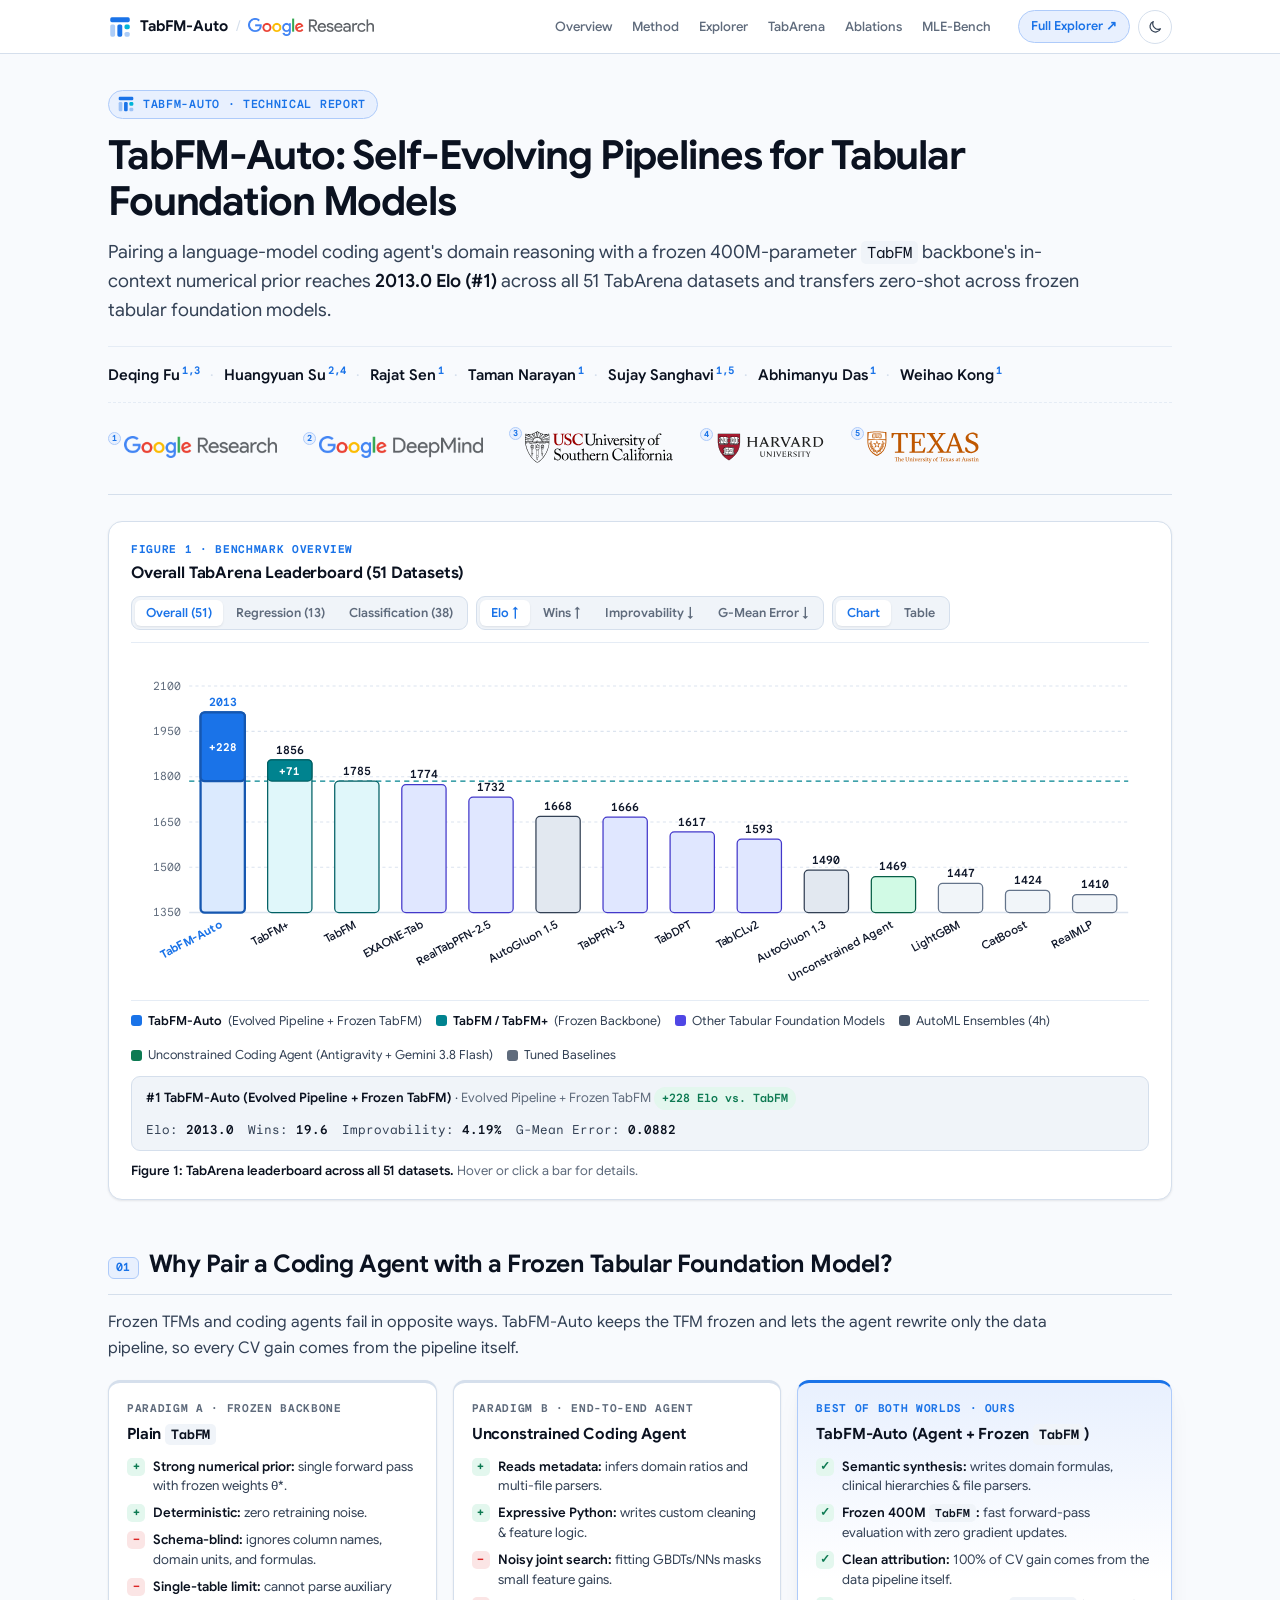
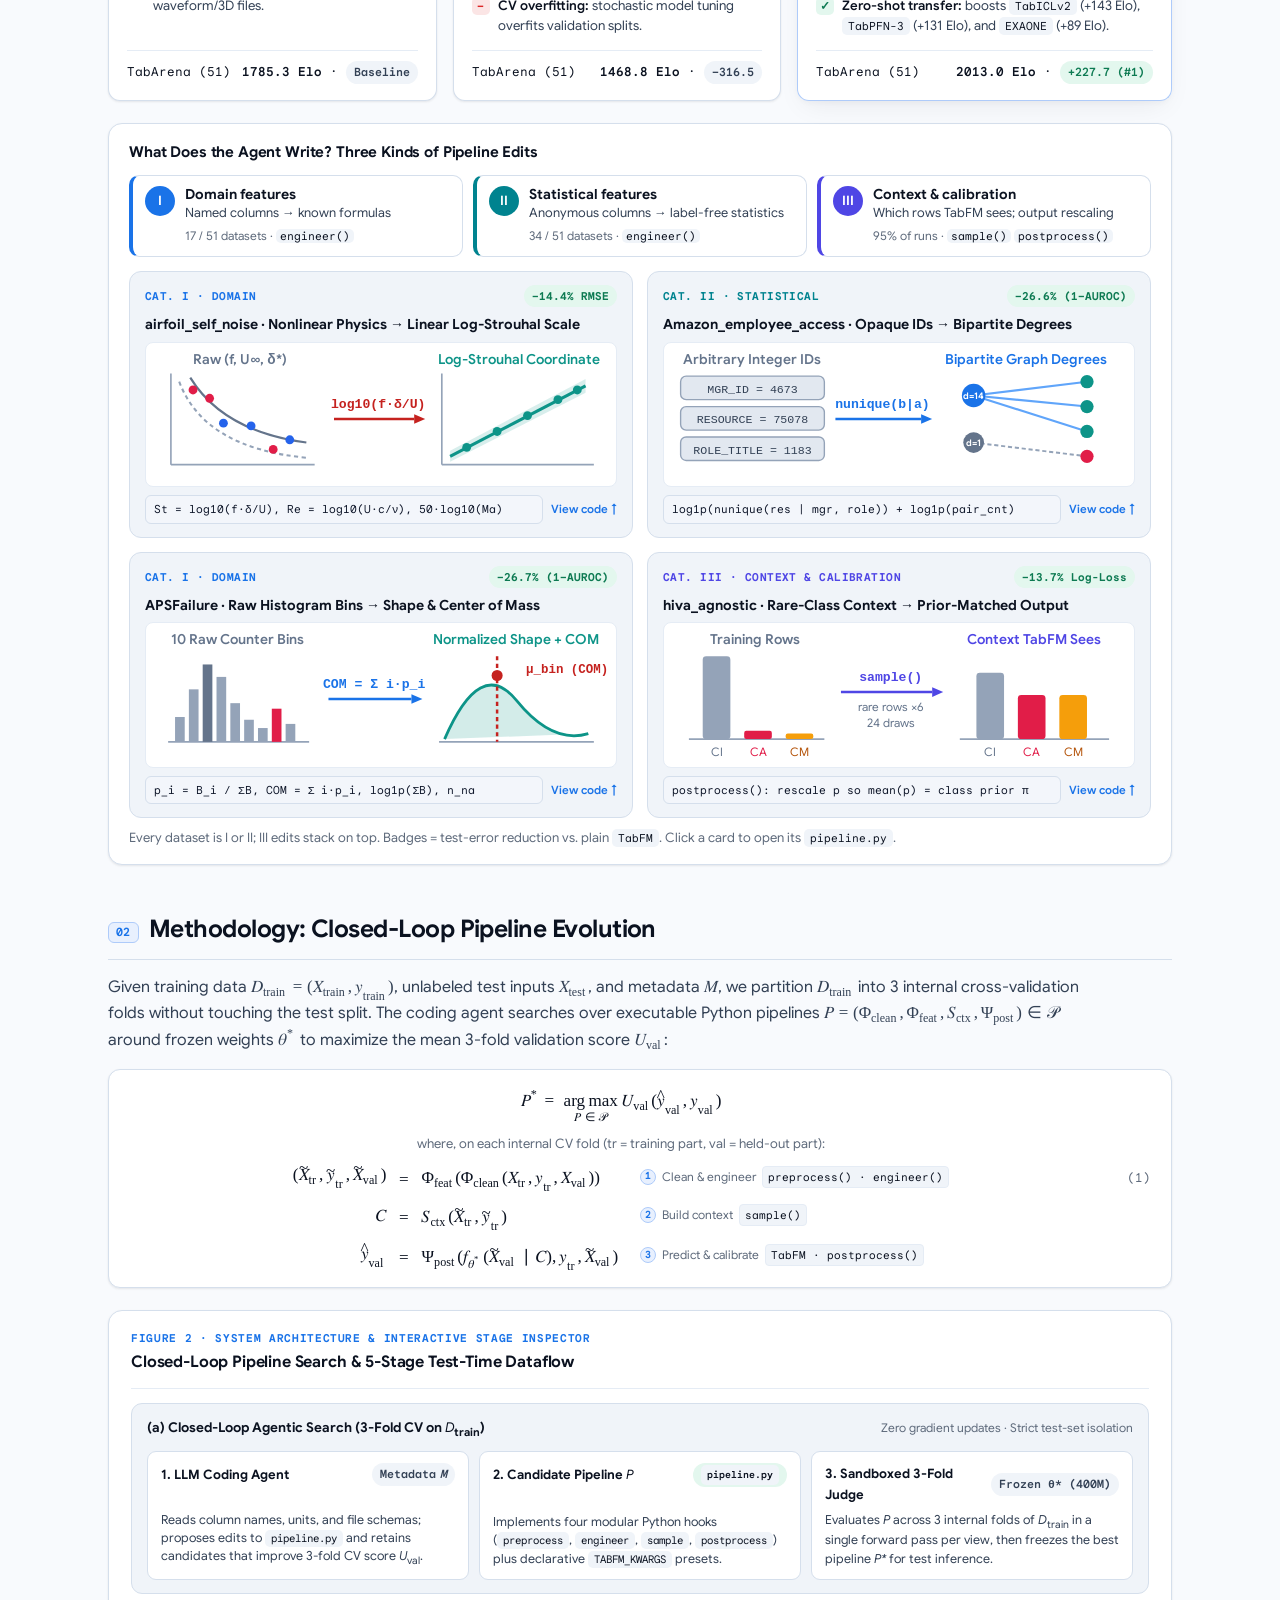
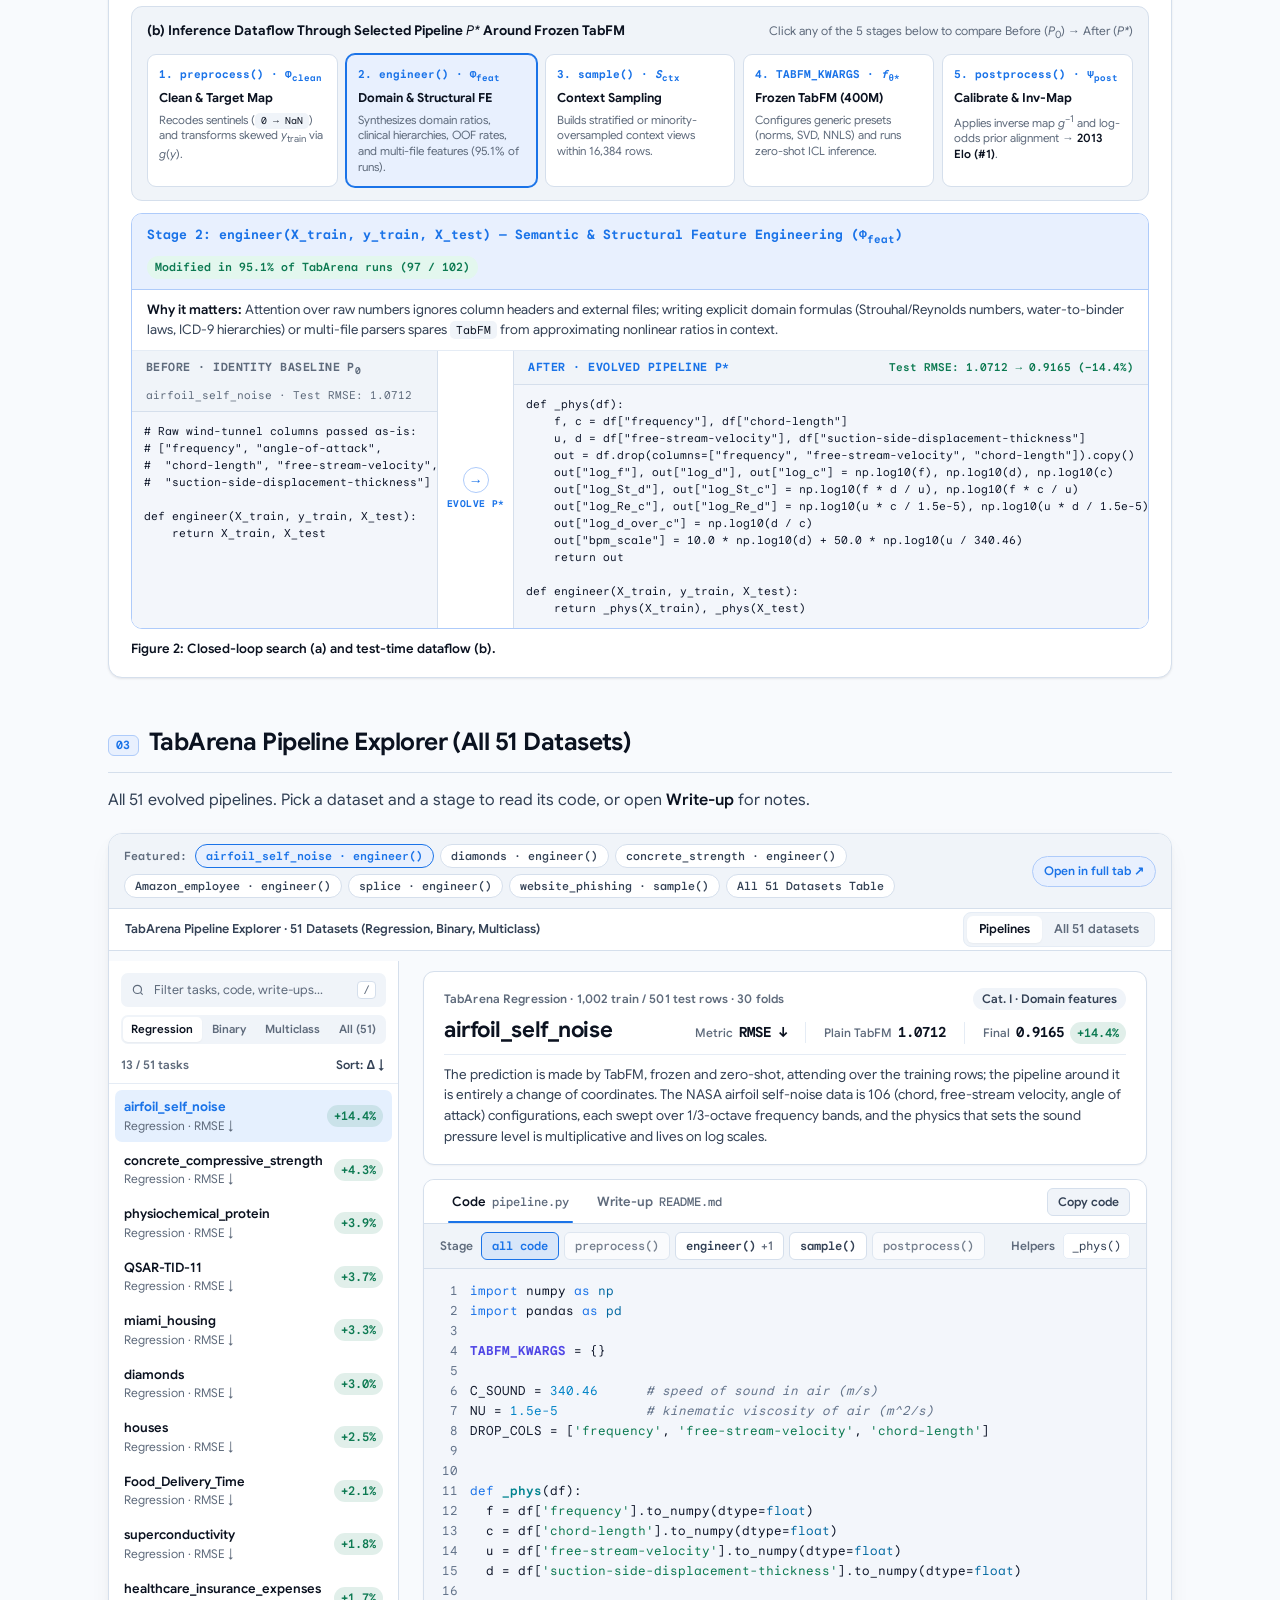
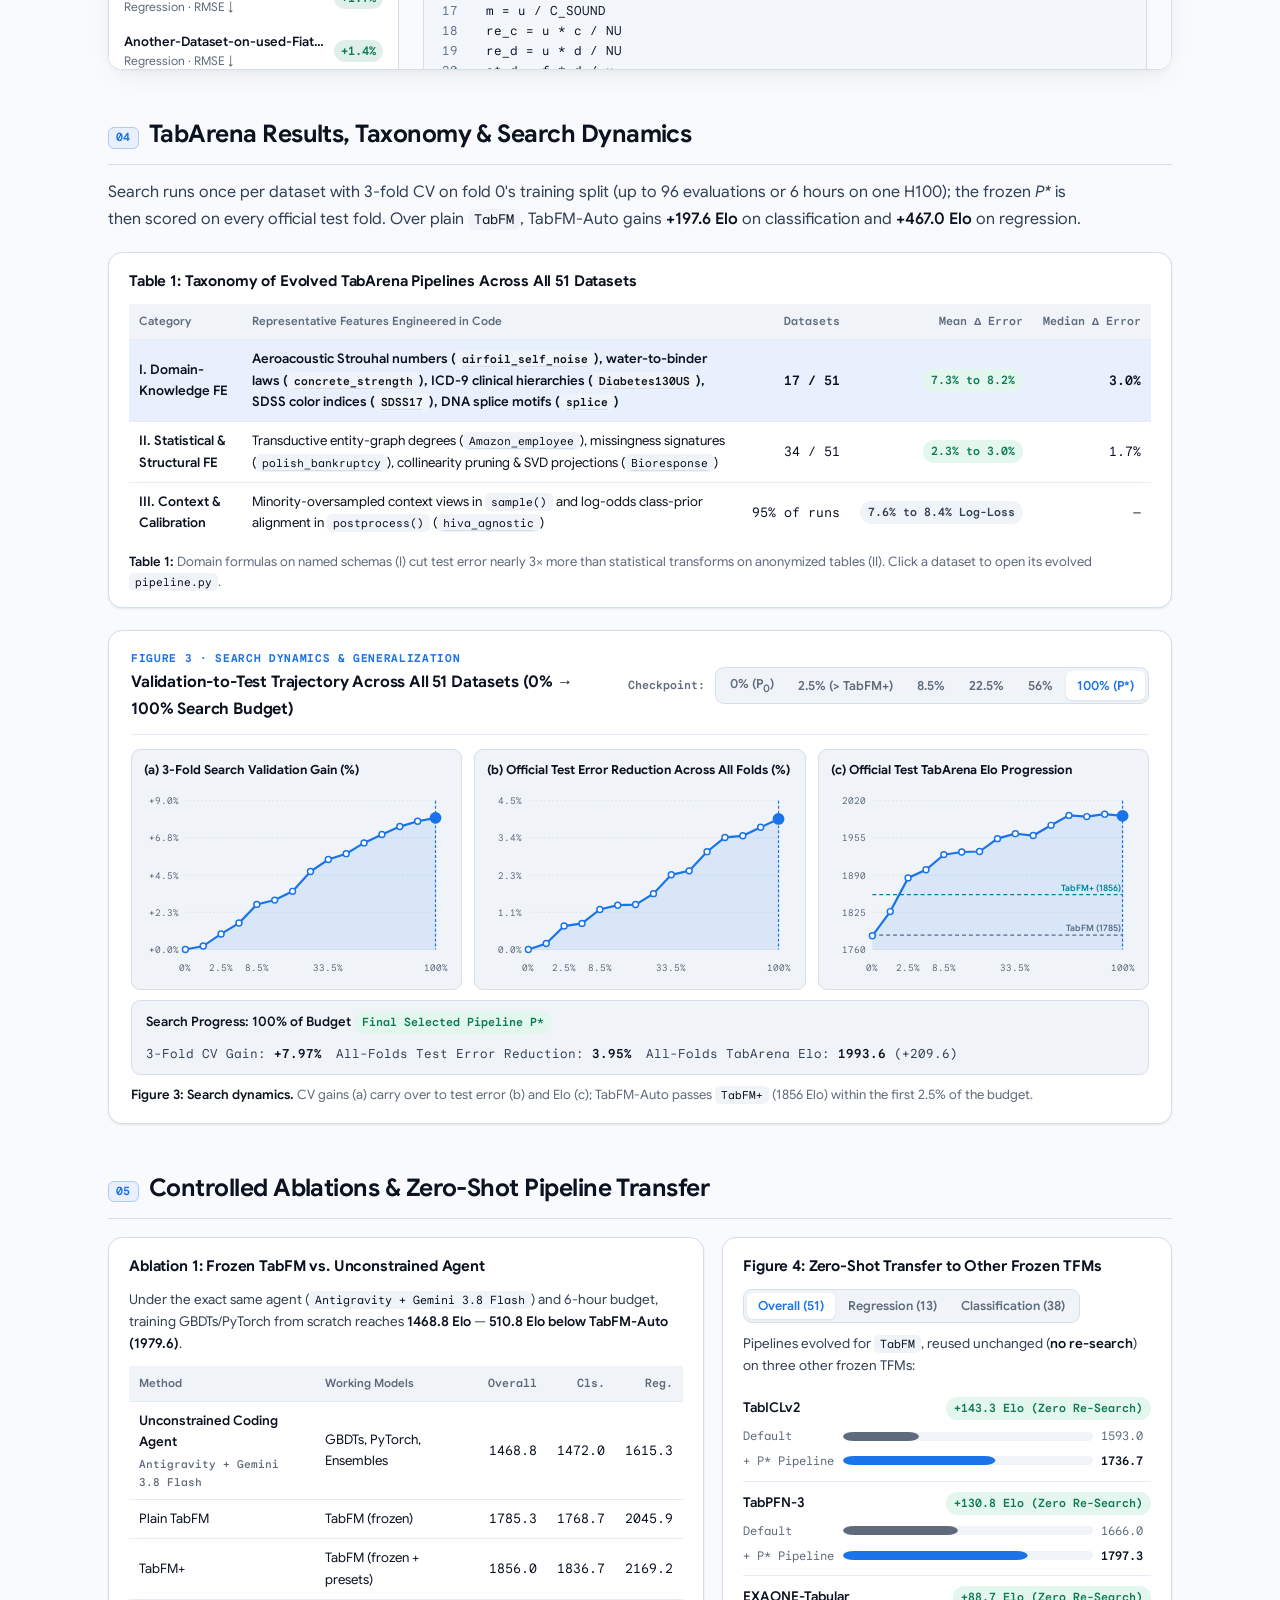
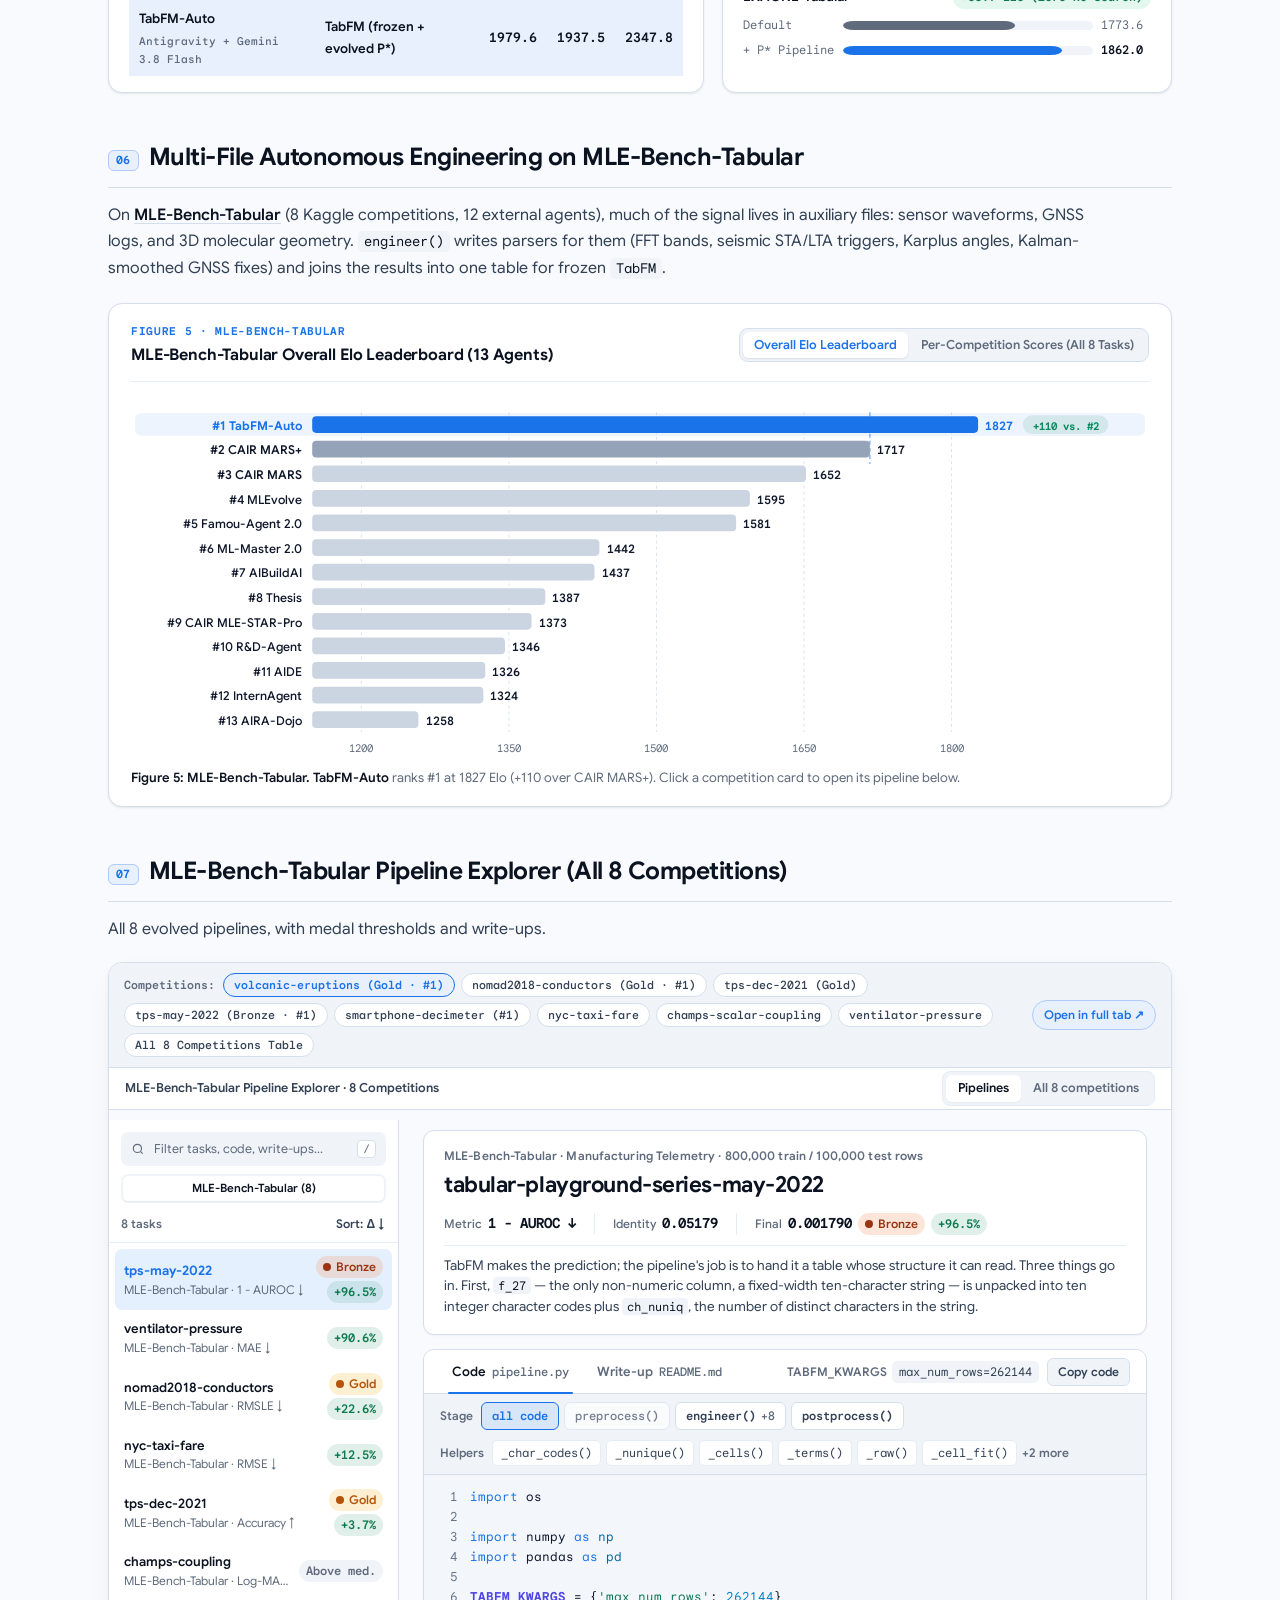
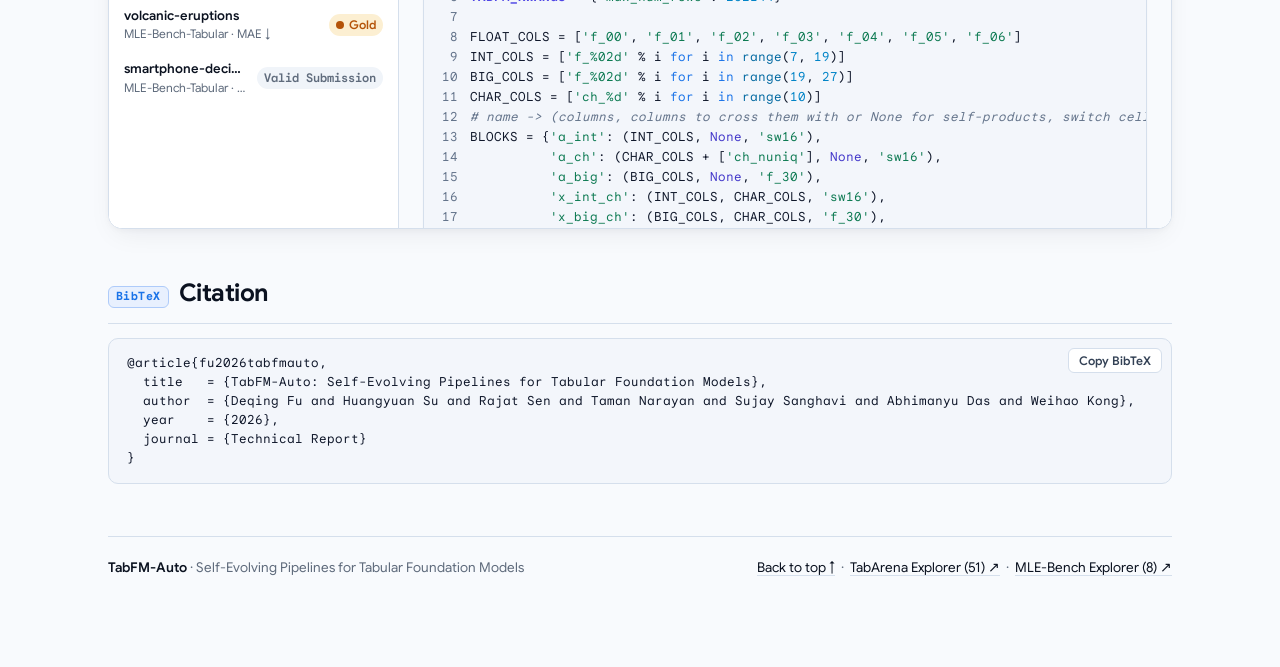
==== index.html @ 120b2979 "Move visual pipeline-edit cards to Section 1 with category legend; fix card/table links to match exp" ====
<!DOCTYPE html>
<html lang="en" data-theme="light">
<head>
<meta charset="utf-8">
<meta name="viewport" content="width=device-width, initial-scale=1">
<title>TabFM-Auto: Self-Evolving Pipelines for Tabular Foundation Models</title>
<meta name="description" content="Pairing a language-model coding agent's domain reasoning with a frozen 400M-parameter TabFM backbone reaches 2013.0 Elo (#1) on TabArena and transfers zero-shot across frozen tabular foundation models.">
<meta name="color-scheme" content="light dark">
<link rel="icon" type="image/svg+xml" href="logo.svg">
<link rel="stylesheet" href="style.css">
</head>
<body id="top">

<svg class="progress-bar" viewBox="0 0 100 3" preserveAspectRatio="none" aria-hidden="true"><rect id="progress-rect" x="0" y="0" width="0" height="3"/></svg>

<header class="site-nav">
  <div class="site-nav-inner">
    <a class="nav-brand" href="#top">
      <svg class="nav-logo" viewBox="0 0 32 32" fill="none" aria-hidden="true">
        <rect class="logo-backbone" x="3" y="3" width="26" height="6.5" rx="2.2"/>
        <rect class="logo-cell-mid" x="3" y="12.5" width="6.5" height="16.5" rx="2.2"/>
        <rect class="logo-backbone" x="12.5" y="12.5" width="6.5" height="16.5" rx="2.2"/>
        <rect class="logo-spark" x="22" y="12.5" width="7" height="6.5" rx="2.2"/>
        <rect class="logo-cell-mid" x="22" y="22.5" width="7" height="6.5" rx="2.2"/>
      </svg>
      <span>TabFM-Auto</span>
      <span class="nav-sep" aria-hidden="true">/</span>
      <img src="assets/logos/google-research.png" alt="Google Research" class="nav-gr-logo">
    </a>
    <nav class="nav-links" aria-label="Section navigation">
      <a class="nav-link" href="#intro">Overview</a>
      <a class="nav-link" href="#method">Method</a>
      <a class="nav-link" href="#explorer">Explorer</a>
      <a class="nav-link" href="#tabarena">TabArena</a>
      <a class="nav-link" href="#ablations">Ablations</a>
      <a class="nav-link" href="#mlebench">MLE-Bench</a>
    </nav>
    <div class="nav-actions">
      <a class="nav-cta" href="explorer.html" target="_blank" rel="noopener">Full Explorer ↗</a>
      <button type="button" class="theme-btn" id="theme-toggle" aria-label="Switch theme"></button>
    </div>
  </div>
</header>

<main class="container">

  <header class="hero">
    <div class="hero-top">
      <div class="venue-kicker">
        <svg class="nav-logo" viewBox="0 0 32 32" fill="none" aria-hidden="true">
          <rect class="logo-backbone" x="3" y="3" width="26" height="6.5" rx="2.2"/>
          <rect class="logo-cell-mid" x="3" y="12.5" width="6.5" height="16.5" rx="2.2"/>
          <rect class="logo-backbone" x="12.5" y="12.5" width="6.5" height="16.5" rx="2.2"/>
          <rect class="logo-spark" x="22" y="12.5" width="7" height="6.5" rx="2.2"/>
          <rect class="logo-cell-mid" x="22" y="22.5" width="7" height="6.5" rx="2.2"/>
        </svg>
        <span>TabFM-Auto &middot; Technical Report</span>
      </div>
    </div>
    <h1 class="paper-title">TabFM-Auto: Self-Evolving Pipelines for Tabular Foundation Models</h1>
    <p class="paper-subtitle">
      Pairing a language-model coding agent's domain reasoning with a frozen 400M-parameter <code>TabFM</code> backbone's in-context numerical prior reaches <strong>2013.0 Elo (#1)</strong> across all 51 TabArena datasets and transfers zero-shot across frozen tabular foundation models.
    </p>

    <div class="meta-grid">
      <div class="author-row" aria-label="Authors">
        <span><a href="https://deqingfu.github.io/" target="_blank" rel="noopener"><strong>Deqing Fu</strong></a><sup>1,3</sup></span>
        <span class="author-sep" aria-hidden="true">&middot;</span>
        <span><a href="https://hither1.github.io/" target="_blank" rel="noopener"><strong>Huangyuan Su</strong></a><sup>2,4</sup></span>
        <span class="author-sep" aria-hidden="true">&middot;</span>
        <span><a href="https://rajatsen91.github.io/" target="_blank" rel="noopener"><strong>Rajat Sen</strong></a><sup>1</sup></span>
        <span class="author-sep" aria-hidden="true">&middot;</span>
        <span><a href="https://openreview.net/profile?id=~Taman_Narayan1" target="_blank" rel="noopener"><strong>Taman Narayan</strong></a><sup>1</sup></span>
        <span class="author-sep" aria-hidden="true">&middot;</span>
        <span><a href="https://sites.utexas.edu/sanghavi/" target="_blank" rel="noopener"><strong>Sujay Sanghavi</strong></a><sup>1,5</sup></span>
        <span class="author-sep" aria-hidden="true">&middot;</span>
        <span><a href="https://sites.google.com/site/abhidas/" target="_blank" rel="noopener"><strong>Abhimanyu Das</strong></a><sup>1</sup></span>
        <span class="author-sep" aria-hidden="true">&middot;</span>
        <span><a href="https://weihaokong.github.io/" target="_blank" rel="noopener"><strong>Weihao Kong</strong></a><sup>1</sup></span>
      </div>
      <div class="affil-block">
        <ul class="affil-logos" aria-label="Affiliations">
          <li><a class="affil-item" href="https://research.google/" target="_blank" rel="noopener" title="Google Research">
            <span class="affil-n">1</span>
            <img src="assets/logos/google-research.png" alt="Google Research" class="logo-gr">
          </a></li>
          <li><a class="affil-item" href="https://deepmind.google/" target="_blank" rel="noopener" title="Google DeepMind">
            <span class="affil-n">2</span>
            <img src="assets/logos/google-deepmind.png" alt="Google DeepMind" class="logo-gdm">
          </a></li>
          <li><a class="affil-item" href="https://www.usc.edu/" target="_blank" rel="noopener" title="University of Southern California">
            <span class="affil-n">3</span>
            <img src="assets/logos/usc.svg" alt="University of Southern California" class="logo-usc only-light">
            <img src="assets/logos/usc-dark.svg" alt="" aria-hidden="true" class="logo-usc only-dark">
          </a></li>
          <li><a class="affil-item" href="https://www.harvard.edu/" target="_blank" rel="noopener" title="Harvard University">
            <span class="affil-n">4</span>
            <img src="assets/logos/harvard.svg" alt="Harvard University" class="logo-harvard only-light">
            <img src="assets/logos/harvard-dark.svg" alt="" aria-hidden="true" class="logo-harvard only-dark">
          </a></li>
          <li><a class="affil-item" href="https://www.utexas.edu/" target="_blank" rel="noopener" title="The University of Texas at Austin">
            <span class="affil-n">5</span>
            <img src="assets/logos/ut-austin.svg" alt="The University of Texas at Austin" class="logo-ut only-light">
            <img src="assets/logos/ut-austin-dark.svg" alt="" aria-hidden="true" class="logo-ut only-dark">
          </a></li>
        </ul>
      </div>
    </div>
  </header>

  <!-- ================= FIGURE 1: HEADLINE TABARENA OVERVIEW ================= -->
  <section class="fig-card wide-card" id="fig-headline" aria-label="Figure 1: TabArena Leaderboard Overview">
    <div class="fig-top">
      <div class="fig-heading">
        <span class="fig-kicker">Figure 1 &middot; Benchmark Overview</span>
        <h3 class="fig-title" id="fig1-title">Overall TabArena Leaderboard (51 Datasets)</h3>
      </div>
      <div class="fig-controls">
        <div class="seg-tabs" role="tablist" aria-label="Task suite">
          <button type="button" class="seg-tab is-active" data-f1-suite="overall">Overall (51)</button>
          <button type="button" class="seg-tab" data-f1-suite="regression">Regression (13)</button>
          <button type="button" class="seg-tab" data-f1-suite="classification">Classification (38)</button>
        </div>
        <div class="seg-tabs" id="f1-metric-tabs" role="tablist" aria-label="Evaluation metric">
          <button type="button" class="seg-tab is-active" data-f1-metric="elo">Elo &uarr;</button>
          <button type="button" class="seg-tab" data-f1-metric="wins">Wins &uarr;</button>
          <button type="button" class="seg-tab" data-f1-metric="improv">Improvability &darr;</button>
          <button type="button" class="seg-tab" data-f1-metric="gmean">G-Mean Error &darr;</button>
        </div>
        <div class="seg-tabs" role="tablist" aria-label="Display mode">
          <button type="button" class="seg-tab is-active" data-f1-mode="chart">Chart</button>
          <button type="button" class="seg-tab" data-f1-mode="table">Table</button>
        </div>
      </div>
    </div>

    <div id="fig1-chart-pane">
      <div class="fig-svg-wrap" id="fig1-svg-wrap"></div>

      <div class="fig-legend">
        <span class="leg-item"><span class="leg-swatch sw-auto"></span><strong>TabFM-Auto</strong> (Evolved Pipeline + Frozen TabFM)</span>
        <span class="leg-item"><span class="leg-swatch sw-tabfm"></span><strong>TabFM / TabFM+</strong> (Frozen Backbone)</span>
        <span class="leg-item"><span class="leg-swatch sw-tfm"></span>Other Tabular Foundation Models</span>
        <span class="leg-item"><span class="leg-swatch sw-automl"></span>AutoML Ensembles (4h)</span>
        <span class="leg-item"><span class="leg-swatch sw-agent"></span>Unconstrained Coding Agent (Antigravity + Gemini 3.8 Flash)</span>
        <span class="leg-item"><span class="leg-swatch sw-base"></span>Tuned Baselines</span>
      </div>

      <div class="fig-readout" id="fig1-readout"></div>
    </div>

    <div id="fig1-table-pane" class="is-hidden">
      <div class="tbl-scroll">
        <table class="bench-tbl" id="lb-table">
          <thead>
            <tr>
              <th>#</th>
              <th>Method</th>
              <th>Category</th>
              <th>Bradley&ndash;Terry Elo &uarr;</th>
              <th class="r">Dataset Wins &uarr;</th>
              <th class="r">Improvability &darr;</th>
              <th class="r">G-Mean Error &darr;</th>
            </tr>
          </thead>
          <tbody id="lb-tbody"></tbody>
        </table>
      </div>
    </div>

    <div class="fig-caption">
      <strong>Figure 1: TabArena leaderboard across all 51 datasets.</strong> Hover or click a bar for details.
    </div>
  </section>

  <!-- ================= SECTION 1: INTRODUCTION ================= -->
  <h2 id="intro"><span class="sec-num">01</span><span>Why Pair a Coding Agent with a Frozen Tabular Foundation Model?</span></h2>

  <p>
    Frozen TFMs and coding agents fail in opposite ways. TabFM-Auto keeps the TFM frozen and lets the agent rewrite only the data pipeline, so every CV gain comes from the pipeline itself.
  </p>

  <div class="worlds-grid wide-card" role="region" aria-label="Comparison of Tabular Paradigms">
    <div class="world-col">
      <div>
        <div class="world-kicker">Paradigm A &middot; Frozen Backbone</div>
        <h3 class="world-name">Plain <code>TabFM</code></h3>
        <ul class="world-list">
          <li><span class="mark-pos">+</span><span><strong>Strong numerical prior:</strong> single forward pass with frozen weights &theta;*.</span></li>
          <li><span class="mark-pos">+</span><span><strong>Deterministic:</strong> zero retraining noise.</span></li>
          <li><span class="mark-neg">&minus;</span><span><strong>Schema-blind:</strong> ignores column names, domain units, and formulas.</span></li>
          <li><span class="mark-neg">&minus;</span><span><strong>Single-table limit:</strong> cannot parse auxiliary waveform/3D files.</span></li>
        </ul>
      </div>
      <div class="world-foot">
        <span>TabArena (51)</span>
        <span><strong>1785.3 Elo</strong> &middot; <span class="badge neutral">Baseline</span></span>
      </div>
    </div>

    <div class="world-col">
      <div>
        <div class="world-kicker">Paradigm B &middot; End-to-End Agent</div>
        <h3 class="world-name">Unconstrained Coding Agent</h3>
        <ul class="world-list">
          <li><span class="mark-pos">+</span><span><strong>Reads metadata:</strong> infers domain ratios and multi-file parsers.</span></li>
          <li><span class="mark-pos">+</span><span><strong>Expressive Python:</strong> writes custom cleaning &amp; feature logic.</span></li>
          <li><span class="mark-neg">&minus;</span><span><strong>Noisy joint search:</strong> fitting GBDTs/NNs masks small feature gains.</span></li>
          <li><span class="mark-neg">&minus;</span><span><strong>CV overfitting:</strong> stochastic model tuning overfits validation splits.</span></li>
        </ul>
      </div>
      <div class="world-foot">
        <span>TabArena (51)</span>
        <span><strong>1468.8 Elo</strong> &middot; <span class="badge neutral">&minus;316.5</span></span>
      </div>
    </div>

    <div class="world-col is-best">
      <div>
        <div class="world-kicker">Best of Both Worlds &middot; Ours</div>
        <h3 class="world-name">TabFM-Auto (Agent + Frozen <code>TabFM</code>)</h3>
        <ul class="world-list">
          <li><span class="mark-pos">&#10003;</span><span><strong>Semantic synthesis:</strong> writes domain formulas, clinical hierarchies &amp; file parsers.</span></li>
          <li><span class="mark-pos">&#10003;</span><span><strong>Frozen 400M <code>TabFM</code>:</strong> fast forward-pass evaluation with zero gradient updates.</span></li>
          <li><span class="mark-pos">&#10003;</span><span><strong>Clean attribution:</strong> 100% of CV gain comes from the data pipeline itself.</span></li>
          <li><span class="mark-pos">&#10003;</span><span><strong>Zero-shot transfer:</strong> boosts <code>TabICLv2</code> (+143 Elo), <code>TabPFN-3</code> (+131 Elo), and <code>EXAONE</code> (+89 Elo).</span></li>
        </ul>
      </div>
      <div class="world-foot">
        <span>TabArena (51)</span>
        <span><strong>2013.0 Elo</strong> &middot; <span class="badge pos">+227.7 (#1)</span></span>
      </div>
    </div>
  </div>

  <div class="data-card wide-card" id="fe-viz">
    <div class="card-head">
      <h3 class="card-title">What Does the Agent Write? Three Kinds of Pipeline Edits</h3>
    </div>
    <div class="cat-legend">
      <div class="cat-item cat-i">
        <span class="cat-badge">I</span>
        <div class="cat-body">
          <div class="cat-name">Domain features</div>
          <div class="cat-def">Named columns &rarr; known formulas</div>
          <div class="cat-meta">17 / 51 datasets &middot; <code>engineer()</code></div>
        </div>
      </div>
      <div class="cat-item cat-ii">
        <span class="cat-badge">II</span>
        <div class="cat-body">
          <div class="cat-name">Statistical features</div>
          <div class="cat-def">Anonymous columns &rarr; label-free statistics</div>
          <div class="cat-meta">34 / 51 datasets &middot; <code>engineer()</code></div>
        </div>
      </div>
      <div class="cat-item cat-iii">
        <span class="cat-badge">III</span>
        <div class="cat-body">
          <div class="cat-name">Context &amp; calibration</div>
          <div class="cat-def">Which rows TabFM sees; output rescaling</div>
          <div class="cat-meta">95% of runs &middot; <code>sample()</code> <code>postprocess()</code></div>
        </div>
      </div>
    </div>
    <div class="fe-schematics-grid" id="fe-schematics-grid">
        <a class="fe-schem-card" href="#explorer" data-jump-ta="#mode=pipelines&suite=tabarena_regression&task=airfoil_self_noise&tab=code&hook=engineer">
          <div class="fe-schem-top">
            <span class="fe-schem-tag">Cat. I &middot; Domain</span>
            <span class="fe-schem-gain">&minus;14.4% RMSE</span>
          </div>
          <div class="fe-schem-title">airfoil_self_noise &middot; Nonlinear Physics &rarr; Linear Log-Strouhal Scale</div>
          <svg class="fe-schem-svg" viewBox="0 0 340 104" aria-label="Nonlinear physics to log-Strouhal linear scale">
            <!-- Left: Raw curved hyperbolas -->
            <text x="68" y="15" text-anchor="middle" font-size="10" font-weight="600" fill="#64748b">Raw (f, U&#8734;, &delta;*)</text>
            <line x1="18" y1="88" x2="122" y2="88" stroke="#94a3b8" stroke-width="1.2"/>
            <line x1="18" y1="22" x2="18" y2="88" stroke="#94a3b8" stroke-width="1.2"/>
            <path d="M24,28 Q42,76 116,83" fill="none" stroke="#94a3b8" stroke-width="1.5" stroke-dasharray="3,2.5"/>
            <path d="M32,25 Q56,64 116,72" fill="none" stroke="#64748b" stroke-width="1.6"/>
            <circle cx="34" cy="34" r="3.2" fill="#e11d48"/><circle cx="56" cy="58" r="3.2" fill="#2563eb"/><circle cx="92" cy="77" r="3.2" fill="#e11d48"/>
            <circle cx="46" cy="40" r="3.2" fill="#e11d48"/><circle cx="76" cy="60" r="3.2" fill="#2563eb"/><circle cx="104" cy="70" r="3.2" fill="#2563eb"/>
            <!-- Arrow -->
            <path d="M136,55 L194,55" stroke="#c5221f" stroke-width="1.8"/>
            <polygon points="194,51.5 202,55 194,58.5" fill="#c5221f"/>
            <text x="168" y="47" text-anchor="middle" font-size="9.5" font-family="monospace" font-weight="700" fill="#c5221f">log10(f&middot;&delta;/U)</text>
            <!-- Right: Linearized Strouhal coordinate -->
            <text x="270" y="15" text-anchor="middle" font-size="10" font-weight="600" fill="#0d9488">Log-Strouhal Coordinate</text>
            <line x1="214" y1="88" x2="324" y2="88" stroke="#94a3b8" stroke-width="1.2"/>
            <line x1="214" y1="22" x2="214" y2="88" stroke="#94a3b8" stroke-width="1.2"/>
            <polygon points="220,78 318,26 318,36 220,86" fill="#0d9488" fill-opacity="0.16"/>
            <line x1="220" y1="82" x2="318" y2="31" stroke="#0d9488" stroke-width="2.2"/>
            <circle cx="232" cy="75.5" r="3.2" fill="#0d9488"/><circle cx="254" cy="64" r="3.2" fill="#0d9488"/>
            <circle cx="276" cy="52.5" r="3.2" fill="#0d9488"/><circle cx="298" cy="41" r="3.2" fill="#0d9488"/><circle cx="312" cy="34" r="3.2" fill="#0d9488"/>
          </svg>
          <div class="fe-schem-foot">
            <span class="fe-schem-formula">St = log10(f&middot;&delta;/U), Re = log10(U&middot;c/&nu;), 50&middot;log10(Ma)</span>
            <span class="fe-schem-cta">View code &uarr;</span>
          </div>
        </a>

        <a class="fe-schem-card" href="#explorer" data-jump-ta="#mode=pipelines&suite=tabarena_binary&task=Amazon_employee_access&tab=code&hook=engineer">
          <div class="fe-schem-top">
            <span class="fe-schem-tag cat-ii">Cat. II &middot; Statistical</span>
            <span class="fe-schem-gain">&minus;26.6% (1&minus;AUROC)</span>
          </div>
          <div class="fe-schem-title">Amazon_employee_access &middot; Opaque IDs &rarr; Bipartite Degrees</div>
          <svg class="fe-schem-svg" viewBox="0 0 340 104" aria-label="Opaque IDs to Bipartite Graph Degrees">
            <!-- Left: Disconnected IDs -->
            <text x="64" y="15" text-anchor="middle" font-size="10" font-weight="600" fill="#64748b">Arbitrary Integer IDs</text>
            <rect x="12" y="24" width="104" height="17" rx="4" fill="#e2e8f0" stroke="#94a3b8" stroke-width="1"/>
            <text x="64" y="36" text-anchor="middle" font-size="8.4" font-family="monospace" fill="#334155">MGR_ID = 4673</text>
            <rect x="12" y="46" width="104" height="17" rx="4" fill="#e2e8f0" stroke="#94a3b8" stroke-width="1"/>
            <text x="64" y="58" text-anchor="middle" font-size="8.4" font-family="monospace" fill="#334155">RESOURCE = 75078</text>
            <rect x="12" y="68" width="104" height="17" rx="4" fill="#e2e8f0" stroke="#94a3b8" stroke-width="1"/>
            <text x="64" y="80" text-anchor="middle" font-size="8.4" font-family="monospace" fill="#334155">ROLE_TITLE = 1183</text>
            <!-- Arrow -->
            <path d="M124,55 L186,55" stroke="#1a73e8" stroke-width="1.8"/>
            <polygon points="186,51.5 194,55 186,58.5" fill="#1a73e8"/>
            <text x="158" y="47" text-anchor="middle" font-size="9.5" font-family="monospace" font-weight="700" fill="#1a73e8">nunique(b|a)</text>
            <!-- Right: Bipartite Graph -->
            <text x="262" y="15" text-anchor="middle" font-size="10" font-weight="600" fill="#1a73e8">Bipartite Graph Degrees</text>
            <line x1="224" y1="38" x2="306" y2="28" stroke="#60a5fa" stroke-width="1.5"/>
            <line x1="224" y1="38" x2="306" y2="46" stroke="#60a5fa" stroke-width="1.5"/>
            <line x1="224" y1="38" x2="306" y2="64" stroke="#60a5fa" stroke-width="1.5"/>
            <line x1="224" y1="72" x2="306" y2="82" stroke="#94a3b8" stroke-width="1.4" stroke-dasharray="3,2"/>
            <circle cx="224" cy="38" r="8.5" fill="#1a73e8"/>
            <text x="224" y="40.8" text-anchor="middle" font-size="6.6" font-weight="700" fill="#fff">d=14</text>
            <circle cx="224" cy="72" r="7.5" fill="#64748b"/>
            <text x="224" y="74.8" text-anchor="middle" font-size="6.6" font-weight="700" fill="#fff">d=1</text>
            <circle cx="306" cy="28" r="4.8" fill="#0d9488"/>
            <circle cx="306" cy="46" r="4.8" fill="#0d9488"/>
            <circle cx="306" cy="64" r="4.8" fill="#0d9488"/>
            <circle cx="306" cy="82" r="4.8" fill="#e11d48"/>
          </svg>
          <div class="fe-schem-foot">
            <span class="fe-schem-formula">log1p(nunique(res | mgr, role)) + log1p(pair_cnt)</span>
            <span class="fe-schem-cta">View code &uarr;</span>
          </div>
        </a>

        <a class="fe-schem-card" href="#explorer" data-jump-ta="#mode=pipelines&suite=tabarena_binary&task=APSFailure&tab=code&hook=engineer">
          <div class="fe-schem-top">
            <span class="fe-schem-tag">Cat. I &middot; Domain</span>
            <span class="fe-schem-gain">&minus;26.7% (1&minus;AUROC)</span>
          </div>
          <div class="fe-schem-title">APSFailure &middot; Raw Histogram Bins &rarr; Shape &amp; Center of Mass</div>
          <svg class="fe-schem-svg" viewBox="0 0 340 104" aria-label="10-bin histograms to normalized shape and center of mass">
            <!-- Left: Raw 10 bins -->
            <text x="66" y="15" text-anchor="middle" font-size="10" font-weight="600" fill="#64748b">10 Raw Counter Bins</text>
            <line x1="16" y1="86" x2="118" y2="86" stroke="#94a3b8" stroke-width="1.2"/>
            <rect x="21" y="68" width="7" height="18" fill="#94a3b8"/><rect x="31" y="48" width="7" height="38" fill="#94a3b8"/>
            <rect x="41" y="30" width="7" height="56" fill="#64748b"/><rect x="51" y="39" width="7" height="47" fill="#94a3b8"/>
            <rect x="61" y="58" width="7" height="28" fill="#94a3b8"/><rect x="71" y="70" width="7" height="16" fill="#94a3b8"/>
            <rect x="81" y="76" width="7" height="10" fill="#94a3b8"/><rect x="91" y="62" width="7" height="24" fill="#e11d48"/>
            <rect x="101" y="73" width="7" height="13" fill="#94a3b8"/>
            <!-- Arrow -->
            <path d="M132,55 L192,55" stroke="#1a73e8" stroke-width="1.8"/>
            <polygon points="192,51.5 200,55 192,58.5" fill="#1a73e8"/>
            <text x="165" y="47" text-anchor="middle" font-size="9.5" font-family="monospace" font-weight="700" fill="#1a73e8">COM = &Sigma; i&middot;p_i</text>
            <!-- Right: Density + Center of Mass -->
            <text x="268" y="15" text-anchor="middle" font-size="10" font-weight="600" fill="#0d9488">Normalized Shape + COM</text>
            <line x1="212" y1="86" x2="324" y2="86" stroke="#94a3b8" stroke-width="1.2"/>
            <path d="M216,84 Q242,24 268,56 T320,80" fill="#0d9488" fill-opacity="0.18" stroke="#0d9488" stroke-width="2"/>
            <line x1="254" y1="24" x2="254" y2="86" stroke="#c5221f" stroke-width="1.8" stroke-dasharray="3,2.5"/>
            <circle cx="254" cy="38" r="4" fill="#c5221f"/>
            <text x="275" y="36" font-size="9" font-family="monospace" font-weight="700" fill="#c5221f">&mu;_bin (COM)</text>
          </svg>
          <div class="fe-schem-foot">
            <span class="fe-schem-formula">p_i = B_i / &Sigma;B, COM = &Sigma; i&middot;p_i, log1p(&Sigma;B), n_na</span>
            <span class="fe-schem-cta">View code &uarr;</span>
          </div>
        </a>

        <!-- Card 4: Context & calibration (sample + postprocess) -->
        <a class="fe-schem-card" href="#explorer" data-jump-ta="#mode=pipelines&suite=tabarena_multiclass&task=hiva_agnostic&tab=code&hook=sample">
          <div class="fe-schem-top">
            <span class="fe-schem-tag cat-iii">Cat. III &middot; Context &amp; Calibration</span>
            <span class="fe-schem-gain">&minus;13.7% Log-Loss</span>
          </div>
          <div class="fe-schem-title">hiva_agnostic &middot; Rare-Class Context &rarr; Prior-Matched Output</div>
          <svg class="fe-schem-svg" viewBox="0 0 340 104" aria-label="Imbalanced training rows to rare-class-enriched context, then prior matching">
            <!-- Left: imbalanced training fold -->
            <text x="66" y="15" text-anchor="middle" font-size="10" font-weight="600" fill="#64748b">Training Rows</text>
            <line x1="18" y1="84" x2="116" y2="84" stroke="#94a3b8" stroke-width="1.2"/>
            <rect x="28" y="24" width="20" height="60" rx="2.5" fill="#94a3b8"/>
            <rect x="58" y="78" width="20" height="6" rx="1.5" fill="#e11d48"/>
            <rect x="88" y="80" width="20" height="4" rx="1.5" fill="#f59e0b"/>
            <text x="38" y="96" text-anchor="middle" font-size="8.5" fill="#64748b">CI</text>
            <text x="68" y="96" text-anchor="middle" font-size="8.5" fill="#e11d48">CA</text>
            <text x="98" y="96" text-anchor="middle" font-size="8.5" fill="#b45309">CM</text>
            <!-- Arrow: sample() -->
            <path d="M128,50 L194,50" stroke="#4f46e5" stroke-width="1.8"/>
            <polygon points="194,46.5 202,50 194,53.5" fill="#4f46e5"/>
            <text x="164" y="42" text-anchor="middle" font-size="9.5" font-family="monospace" font-weight="700" fill="#4f46e5">sample()</text>
            <text x="164" y="64" text-anchor="middle" font-size="8.5" fill="#64748b">rare rows &#215;6</text>
            <text x="164" y="75" text-anchor="middle" font-size="8.5" fill="#64748b">24 draws</text>
            <!-- Right: context TabFM sees, then prior matching -->
            <text x="268" y="15" text-anchor="middle" font-size="10" font-weight="600" fill="#4f46e5">Context TabFM Sees</text>
            <line x1="214" y1="84" x2="322" y2="84" stroke="#94a3b8" stroke-width="1.2"/>
            <rect x="226" y="36" width="20" height="48" rx="2.5" fill="#94a3b8"/>
            <rect x="256" y="52" width="20" height="32" rx="2.5" fill="#e11d48"/>
            <rect x="286" y="52" width="20" height="32" rx="2.5" fill="#f59e0b"/>
            <text x="236" y="96" text-anchor="middle" font-size="8.5" fill="#64748b">CI</text>
            <text x="266" y="96" text-anchor="middle" font-size="8.5" fill="#e11d48">CA</text>
            <text x="296" y="96" text-anchor="middle" font-size="8.5" fill="#b45309">CM</text>
          </svg>
          <div class="fe-schem-foot">
            <span class="fe-schem-formula">postprocess(): rescale p so mean(p) = class prior &pi;</span>
            <span class="fe-schem-cta">View code &uarr;</span>
          </div>
        </a>
    </div>
    <div class="fig-caption">
      Every dataset is I or II; III edits stack on top. Badges = test-error reduction vs. plain <code>TabFM</code>. Click a card to open its <code>pipeline.py</code>.
    </div>
  </div>

  <!-- ================= SECTION 2: METHODOLOGY ================= -->
  <h2 id="method"><span class="sec-num">02</span><span>Methodology: Closed-Loop Pipeline Evolution</span></h2>

  <p>
    Given training data <math><msub><mi>D</mi><mtext>train</mtext></msub><mo>=</mo><mo stretchy="false">(</mo><msub><mi>X</mi><mtext>train</mtext></msub><mo separator="true">,</mo><msub><mi>y</mi><mtext>train</mtext></msub><mo stretchy="false">)</mo></math>, unlabeled test inputs <math><msub><mi>X</mi><mtext>test</mtext></msub></math>, and metadata <math><mi>M</mi></math>, we partition <math><msub><mi>D</mi><mtext>train</mtext></msub></math> into 3 internal cross-validation folds without touching the test split. The coding agent searches over executable Python pipelines <math><mi>P</mi><mo>=</mo><mo stretchy="false">(</mo><msub><mi mathvariant="normal">&#x3A6;</mi><mtext>clean</mtext></msub><mo separator="true">,</mo><msub><mi mathvariant="normal">&#x3A6;</mi><mtext>feat</mtext></msub><mo separator="true">,</mo><msub><mi>S</mi><mtext>ctx</mtext></msub><mo separator="true">,</mo><msub><mi mathvariant="normal">&#x3A8;</mi><mtext>post</mtext></msub><mo stretchy="false">)</mo><mo>&#x2208;</mo><mi>&#x1D4AB;</mi></math> around frozen weights <math><msup><mi>&#x3B8;</mi><mo>*</mo></msup></math> to maximize the mean 3-fold validation score <math><msub><mi>U</mi><mtext>val</mtext></msub></math>:
  </p>

  <div class="eq-box" aria-label="Equation 1: Pipeline Optimization Objective">
    <div class="eq-lines">
      <math display="block"><msup><mi>P</mi><mo>*</mo></msup><mo>=</mo><munder><mo movablelimits="false" lspace="0.28em" rspace="0.2em">arg&#x2009;max</mo><mrow><mi>P</mi><mo>&#x2208;</mo><mi>&#x1D4AB;</mi></mrow></munder><msub><mi>U</mi><mtext>val</mtext></msub><mo stretchy="false">(</mo><msub><mover accent="true"><mi>y</mi><mo stretchy="false">^</mo></mover><mtext>val</mtext></msub><mo separator="true">,</mo><msub><mi>y</mi><mtext>val</mtext></msub><mo stretchy="false">)</mo></math>
      <div class="eq-where">where, on each internal CV fold (tr = training part, val = held-out part):</div>
      <div class="eq-grid"><math class="eq-lhs"><mo stretchy="false">(</mo><msub><mover accent="true"><mi>X</mi><mo stretchy="false">~</mo></mover><mtext>tr</mtext></msub><mo separator="true">,</mo><msub><mover accent="true"><mi>y</mi><mo stretchy="false">~</mo></mover><mtext>tr</mtext></msub><mo separator="true">,</mo><msub><mover accent="true"><mi>X</mi><mo stretchy="false">~</mo></mover><mtext>val</mtext></msub><mo stretchy="false">)</mo></math><math><mo>=</mo></math><math class="eq-rhs"><msub><mi mathvariant="normal">&#x3A6;</mi><mtext>feat</mtext></msub><mo stretchy="false">(</mo><msub><mi mathvariant="normal">&#x3A6;</mi><mtext>clean</mtext></msub><mo stretchy="false">(</mo><msub><mi>X</mi><mtext>tr</mtext></msub><mo separator="true">,</mo><msub><mi>y</mi><mtext>tr</mtext></msub><mo separator="true">,</mo><msub><mi>X</mi><mtext>val</mtext></msub><mo stretchy="false">)</mo><mo stretchy="false">)</mo></math><span class="eq-tag"><b>1</b>Clean &amp; engineer <code>preprocess() &middot; engineer()</code></span><math class="eq-lhs"><mi>C</mi></math><math><mo>=</mo></math><math class="eq-rhs"><msub><mi>S</mi><mtext>ctx</mtext></msub><mo stretchy="false">(</mo><msub><mover accent="true"><mi>X</mi><mo stretchy="false">~</mo></mover><mtext>tr</mtext></msub><mo separator="true">,</mo><msub><mover accent="true"><mi>y</mi><mo stretchy="false">~</mo></mover><mtext>tr</mtext></msub><mo stretchy="false">)</mo></math><span class="eq-tag"><b>2</b>Build context <code>sample()</code></span><math class="eq-lhs"><msub><mover accent="true"><mi>y</mi><mo stretchy="false">^</mo></mover><mtext>val</mtext></msub></math><math><mo>=</mo></math><math class="eq-rhs"><msub><mi mathvariant="normal">&#x3A8;</mi><mtext>post</mtext></msub><mo stretchy="false">(</mo><msub><mi>f</mi><msup><mi>&#x3B8;</mi><mo>*</mo></msup></msub><mo stretchy="false">(</mo><msub><mover accent="true"><mi>X</mi><mo stretchy="false">~</mo></mover><mtext>val</mtext></msub><mo>&#x2223;</mo><mi>C</mi><mo stretchy="false">)</mo><mo separator="true">,</mo><msub><mi>y</mi><mtext>tr</mtext></msub><mo separator="true">,</mo><msub><mover accent="true"><mi>X</mi><mo stretchy="false">~</mo></mover><mtext>val</mtext></msub><mo stretchy="false">)</mo></math><span class="eq-tag"><b>3</b>Predict &amp; calibrate <code>TabFM &middot; postprocess()</code></span></div>
    </div>
    <span class="eq-num">(1)</span>
  </div>

  <!-- ================= FIGURE 2: ARCHITECTURE & DATAFLOW OVERVIEW ================= -->
  <section class="fig-card wide-card" id="fig-overview" aria-label="Figure 2: Overview of TabFM-Auto">
    <div class="fig-top">
      <div class="fig-heading">
        <span class="fig-kicker">Figure 2 &middot; System Architecture &amp; Interactive Stage Inspector</span>
        <h3 class="fig-title">Closed-Loop Pipeline Search &amp; 5-Stage Test-Time Dataflow</h3>
      </div>
    </div>

    <div class="arch-panels">
      <!-- Panel (a) -->
      <div class="arch-panel-box">
        <div class="arch-panel-head">
          <span class="arch-panel-label">(a) Closed-Loop Agentic Search (3-Fold CV on <i>D</i><sub>train</sub>)</span>
          <span class="arch-panel-sub">Zero gradient updates &middot; Strict test-set isolation</span>
        </div>
        <div class="arch-loop-grid">
          <div class="arch-actor">
            <div class="arch-actor-title">
              <span>1. LLM Coding Agent</span>
              <span class="badge neutral">Metadata <i>M</i></span>
            </div>
            <div class="arch-actor-body">
              Reads column names, units, and file schemas; proposes edits to <code>pipeline.py</code> and retains candidates that improve 3-fold CV score <i>U</i><sub>val</sub>.
            </div>
          </div>

          <div class="arch-actor">
            <div class="arch-actor-title">
              <span>2. Candidate Pipeline <i>P</i></span>
              <span class="badge pos"><code>pipeline.py</code></span>
            </div>
            <div class="arch-actor-body">
              Implements four modular Python hooks (<code>preprocess</code>, <code>engineer</code>, <code>sample</code>, <code>postprocess</code>) plus declarative <code>TABFM_KWARGS</code> presets.
            </div>
          </div>

          <div class="arch-actor">
            <div class="arch-actor-title">
              <span>3. Sandboxed 3-Fold Judge</span>
              <span class="badge neutral">Frozen &theta;* (400M)</span>
            </div>
            <div class="arch-actor-body">
              Evaluates <i>P</i> across 3 internal folds of <i>D</i><sub>train</sub> in a single forward pass per view, then freezes the best pipeline <i>P*</i> for test inference.
            </div>
          </div>
        </div>
      </div>

      <!-- Panel (b) -->
      <div class="arch-panel-box">
        <div class="arch-panel-head">
          <span class="arch-panel-label">(b) Inference Dataflow Through Selected Pipeline <i>P*</i> Around Frozen TabFM</span>
          <span class="arch-panel-sub">Click any of the 5 stages below to compare Before (<i>P</i><sub>0</sub>) &rarr; After (<i>P*</i>)</span>
        </div>
        <div class="dataflow-strip">
          <div class="df-step" data-f2-stage="preprocess">
            <div class="df-step-num">1. preprocess() &middot; &Phi;<sub>clean</sub></div>
            <div class="df-step-title">Clean &amp; Target Map</div>
            <div class="df-step-desc">Recodes sentinels (<code>0 &rarr; NaN</code>) and transforms skewed <i>y</i><sub>train</sub> via <i>g</i>(<i>y</i>).</div>
          </div>
          <div class="df-step is-active" data-f2-stage="engineer">
            <div class="df-step-num">2. engineer() &middot; &Phi;<sub>feat</sub></div>
            <div class="df-step-title">Domain &amp; Structural FE</div>
            <div class="df-step-desc">Synthesizes domain ratios, clinical hierarchies, OOF rates, and multi-file features (95.1% of runs).</div>
          </div>
          <div class="df-step" data-f2-stage="sample">
            <div class="df-step-num">3. sample() &middot; <i>S</i><sub>ctx</sub></div>
            <div class="df-step-title">Context Sampling</div>
            <div class="df-step-desc">Builds stratified or minority-oversampled context views within 16,384 rows.</div>
          </div>
          <div class="df-step" data-f2-stage="kwargs">
            <div class="df-step-num">4. TABFM_KWARGS &middot; <i>f</i><sub>&theta;*</sub></div>
            <div class="df-step-title">Frozen TabFM (400M)</div>
            <div class="df-step-desc">Configures generic presets (norms, SVD, NNLS) and runs zero-shot ICL inference.</div>
          </div>
          <div class="df-step" data-f2-stage="postprocess">
            <div class="df-step-num">5. postprocess() &middot; &Psi;<sub>post</sub></div>
            <div class="df-step-title">Calibrate &amp; Inv-Map</div>
            <div class="df-step-desc">Applies inverse map <i>g</i><sup>&minus;1</sup> and log-odds prior alignment &rarr; <strong>2013 Elo (#1)</strong>.</div>
          </div>
        </div>
      </div>

      <!-- Stage Inspector: Side-by-Side Before -> Arrow -> After -->
      <div class="stage-inspector" id="f2-inspector">
        <div class="stage-inspector-head">
          <div class="stage-inspector-title" id="f2-insp-title">Stage 2: engineer(X_train, y_train, X_test) &mdash; Semantic &amp; Structural Feature Engineering (&Phi;<sub>feat</sub>)</div>
          <span class="badge pos" id="f2-insp-stat">Modified in 95.1% of TabArena runs (97 / 102)</span>
        </div>
        <div class="stage-inspector-summary" id="f2-insp-text">
          <p><strong>Why it matters:</strong> Attention over raw numbers ignores column headers and external files; writing explicit domain formulas (Strouhal/Reynolds numbers, water-to-binder laws, ICD-9 hierarchies) or multi-file parsers spares <code>TabFM</code> from approximating nonlinear ratios in context.</p>
        </div>
        <div class="stage-ba-grid">
          <div class="stage-ba-col is-before">
            <div class="stage-ba-head">
              <span class="stage-ba-tag">Before &middot; Identity Baseline P<sub>0</sub></span>
              <span class="stage-ba-meta" id="f2-before-meta">airfoil_self_noise &middot; Test RMSE: 1.0712</span>
            </div>
            <pre class="stage-ba-code" id="f2-insp-before"># Raw wind-tunnel columns passed as-is:
# ["frequency", "angle-of-attack",
#  "chord-length", "free-stream-velocity",
#  "suction-side-displacement-thickness"]

def engineer(X_train, y_train, X_test):
    return X_train, X_test</pre>
          </div>

          <div class="stage-ba-arrow" aria-hidden="true">
            <span class="stage-ba-arrow-icon">&rarr;</span>
            <span class="stage-ba-arrow-lbl">Evolve P*</span>
          </div>

          <div class="stage-ba-col is-after">
            <div class="stage-ba-head">
              <span class="stage-ba-tag is-after">After &middot; Evolved Pipeline P*</span>
              <span class="stage-ba-meta pos" id="f2-after-meta">Test RMSE: 1.0712 &rarr; 0.9165 (&minus;14.4%)</span>
            </div>
            <pre class="stage-ba-code" id="f2-insp-after">def _phys(df):
    f, c = df["frequency"], df["chord-length"]
    u, d = df["free-stream-velocity"], df["suction-side-displacement-thickness"]
    out = df.drop(columns=["frequency", "free-stream-velocity", "chord-length"]).copy()
    out["log_f"], out["log_d"], out["log_c"] = np.log10(f), np.log10(d), np.log10(c)
    out["log_St_d"], out["log_St_c"] = np.log10(f * d / u), np.log10(f * c / u)
    out["log_Re_c"], out["log_Re_d"] = np.log10(u * c / 1.5e-5), np.log10(u * d / 1.5e-5)
    out["log_d_over_c"] = np.log10(d / c)
    out["bpm_scale"] = 10.0 * np.log10(d) + 50.0 * np.log10(u / 340.46)
    return out

def engineer(X_train, y_train, X_test):
    return _phys(X_train), _phys(X_test)</pre>
          </div>
        </div>
      </div>
    </div>

    <div class="fig-caption">
      <strong>Figure 2: Closed-loop search (a) and test-time dataflow (b).</strong>
    </div>
  </section>

  <!-- ================= SECTION 3: TABARENA PIPELINE EXPLORER ================= -->
  <h2 id="explorer"><span class="sec-num">03</span><span>TabArena Pipeline Explorer (All 51 Datasets)</span></h2>

  <p>All 51 evolved pipelines. Pick a dataset and a stage to read its code, or open <strong>Write-up</strong> for notes.</p>

  <div class="wide-bleed">
    <div class="explorer-frame-card">
      <div class="explorer-toolbar">
        <div class="explorer-presets" role="group" aria-label="Featured TabArena pipelines">
          <span class="preset-label">Featured:</span>
          <button type="button" class="preset-btn is-active" data-ta-hash="#mode=pipelines&suite=tabarena_regression&task=airfoil_self_noise&tab=code&hook=engineer">airfoil_self_noise &middot; engineer()</button>
          <button type="button" class="preset-btn" data-ta-hash="#mode=pipelines&suite=tabarena_regression&task=diamonds&tab=code&hook=engineer">diamonds &middot; engineer()</button>
          <button type="button" class="preset-btn" data-ta-hash="#mode=pipelines&suite=tabarena_regression&task=concrete_compressive_strength&tab=code&hook=engineer">concrete_strength &middot; engineer()</button>
          <button type="button" class="preset-btn" data-ta-hash="#mode=pipelines&suite=tabarena_binary&task=Amazon_employee_access&tab=code&hook=engineer">Amazon_employee &middot; engineer()</button>
          <button type="button" class="preset-btn" data-ta-hash="#mode=pipelines&suite=tabarena_multiclass&task=splice&tab=code&hook=engineer">splice &middot; engineer()</button>
          <button type="button" class="preset-btn" data-ta-hash="#mode=pipelines&suite=tabarena_multiclass&task=website_phishing&tab=code&hook=sample">website_phishing &middot; sample()</button>
          <button type="button" class="preset-btn" data-ta-hash="#mode=table&suite=all">All 51 Datasets Table</button>
        </div>
        <a class="explorer-open-link" id="open-current-explorer" href="explorer.html" target="_blank" rel="noopener">Open in full tab ↗</a>
      </div>
      <iframe
        id="explorer-iframe"
        class="explorer-iframe"
        src="explorer.html"
        title="TabFM-Auto TabArena Interactive Pipeline Explorer"
        loading="lazy"
      ></iframe>
    </div>
  </div>

  <!-- ================= SECTION 4: TABARENA EVALUATION & TAXONOMY ================= -->
  <h2 id="tabarena"><span class="sec-num">04</span><span>TabArena Results, Taxonomy &amp; Search Dynamics</span></h2>

  <p>
    Search runs once per dataset with 3-fold CV on fold 0's training split (up to 96 evaluations or 6 hours on one H100); the frozen <i>P*</i> is then scored on every official test fold. Over plain <code>TabFM</code>, TabFM-Auto gains <strong>+197.6 Elo</strong> on classification and <strong>+467.0 Elo</strong> on regression.
  </p>

  <div class="data-card wide-card" id="taxonomy">
    <div class="card-head">
      <h3 class="card-title">Table 1: Taxonomy of Evolved TabArena Pipelines Across All 51 Datasets</h3>
    </div>
    <div class="tbl-scroll">
      <table class="bench-tbl">
        <thead>
          <tr>
            <th>Category</th>
            <th>Representative Features Engineered in Code</th>
            <th class="r">Datasets</th>
            <th class="r">Mean &Delta; Error</th>
            <th class="r">Median &Delta; Error</th>
          </tr>
        </thead>
        <tbody>
          <tr class="highlight-row">
            <td><strong>I. Domain-Knowledge FE</strong></td>
            <td>Aeroacoustic Strouhal numbers (<a href="#explorer" data-jump-ta="#mode=pipelines&suite=tabarena_regression&task=airfoil_self_noise&tab=code&hook=engineer"><code>airfoil_self_noise</code></a>), water-to-binder laws (<a href="#explorer" data-jump-ta="#mode=pipelines&suite=tabarena_regression&task=concrete_compressive_strength&tab=code&hook=engineer"><code>concrete_strength</code></a>), ICD-9 clinical hierarchies (<a href="#explorer" data-jump-ta="#mode=pipelines&suite=tabarena_binary&task=Diabetes130US&tab=code&hook=engineer"><code>Diabetes130US</code></a>), SDSS color indices (<a href="#explorer" data-jump-ta="#mode=pipelines&suite=tabarena_multiclass&task=SDSS17&tab=code&hook=engineer"><code>SDSS17</code></a>), DNA splice motifs (<a href="#explorer" data-jump-ta="#mode=pipelines&suite=tabarena_multiclass&task=splice&tab=code&hook=engineer"><code>splice</code></a>)</td>
            <td class="r">17 / 51</td>
            <td class="r"><span class="badge pos">7.3% to 8.2%</span></td>
            <td class="r">3.0%</td>
          </tr>
          <tr>
            <td><strong>II. Statistical &amp; Structural FE</strong></td>
            <td>Transductive entity-graph degrees (<a href="#explorer" data-jump-ta="#mode=pipelines&suite=tabarena_binary&task=Amazon_employee_access&tab=code&hook=engineer"><code>Amazon_employee</code></a>), missingness signatures (<a href="#explorer" data-jump-ta="#mode=pipelines&suite=tabarena_binary&task=polish_companies_bankruptcy&tab=code&hook=engineer"><code>polish_bankruptcy</code></a>), collinearity pruning &amp; SVD projections (<a href="#explorer" data-jump-ta="#mode=pipelines&suite=tabarena_binary&task=Bioresponse&tab=code&hook=engineer"><code>Bioresponse</code></a>)</td>
            <td class="r">34 / 51</td>
            <td class="r"><span class="badge pos">2.3% to 3.0%</span></td>
            <td class="r">1.7%</td>
          </tr>
          <tr>
            <td><strong>III. Context &amp; Calibration</strong></td>
            <td>Minority-oversampled context views in <code>sample()</code> and log-odds class-prior alignment in <code>postprocess()</code> (<a href="#explorer" data-jump-ta="#mode=pipelines&suite=tabarena_multiclass&task=hiva_agnostic&tab=code&hook=sample"><code>hiva_agnostic</code></a>)</td>
            <td class="r">95% of runs</td>
            <td class="r"><span class="badge neutral">7.6% to 8.4% Log-Loss</span></td>
            <td class="r">&mdash;</td>
          </tr>
        </tbody>
      </table>
    </div>

    <div class="fig-caption">
      <strong>Table 1:</strong> Domain formulas on named schemas (I) cut test error nearly 3&times; more than statistical transforms on anonymized tables (II). Click a dataset to open its evolved <code>pipeline.py</code>.
    </div>
  </div>

  <!-- ================= FIGURE 3: SEARCH DYNAMICS & GENERALIZATION ================= -->
  <section class="fig-card wide-card" id="fig-dynamics" aria-label="Figure 3: Search Dynamics and Test Generalization">
    <div class="fig-top">
      <div class="fig-heading">
        <span class="fig-kicker">Figure 3 &middot; Search Dynamics &amp; Generalization</span>
        <h3 class="fig-title">Validation-to-Test Trajectory Across All 51 Datasets (0% &rarr; 100% Search Budget)</h3>
      </div>
      <div class="fig-controls">
        <span class="preset-label">Checkpoint:</span>
        <div class="seg-tabs" role="tablist" aria-label="Search progress checkpoint">
          <button type="button" class="seg-tab" data-f3-idx="0">0% (P<sub>0</sub>)</button>
          <button type="button" class="seg-tab" data-f3-idx="2">2.5% (&gt; TabFM+)</button>
          <button type="button" class="seg-tab" data-f3-idx="4">8.5%</button>
          <button type="button" class="seg-tab" data-f3-idx="7">22.5%</button>
          <button type="button" class="seg-tab" data-f3-idx="10">56%</button>
          <button type="button" class="seg-tab is-active" data-f3-idx="14">100% (P*)</button>
        </div>
      </div>
    </div>

    <div class="dyn-grid">
      <div class="dyn-panel">
        <div class="dyn-panel-title">(a) 3-Fold Search Validation Gain (%)</div>
        <div class="fig-svg-wrap" id="f3-svg-cv"></div>
      </div>
      <div class="dyn-panel">
        <div class="dyn-panel-title">(b) Official Test Error Reduction Across All Folds (%)</div>
        <div class="fig-svg-wrap" id="f3-svg-test"></div>
      </div>
      <div class="dyn-panel">
        <div class="dyn-panel-title">(c) Official Test TabArena Elo Progression</div>
        <div class="fig-svg-wrap" id="f3-svg-elo"></div>
      </div>
    </div>

    <div class="fig-readout" id="f3-readout"></div>

    <div class="fig-caption">
      <strong>Figure 3: Search dynamics.</strong> CV gains (a) carry over to test error (b) and Elo (c); TabFM-Auto passes <code>TabFM+</code> (1856 Elo) within the first 2.5% of the budget.
    </div>
  </section>

  <!-- ================= SECTION 5: CONTROLLED ABLATIONS & TRANSFER ================= -->
  <h2 id="ablations"><span class="sec-num">05</span><span>Controlled Ablations &amp; Zero-Shot Pipeline Transfer</span></h2>

  <div class="two-col wide-card">
    <div class="data-card">
      <div class="card-head">
        <h3 class="card-title">Ablation 1: Frozen TabFM vs. Unconstrained Agent</h3>
      </div>
      <p class="card-lead">
        Under the exact same agent (<code>Antigravity + Gemini 3.8 Flash</code>) and 6-hour budget, training GBDTs/PyTorch from scratch reaches <strong>1468.8 Elo</strong> &mdash; <strong>510.8 Elo below TabFM-Auto (1979.6)</strong>.
      </p>
      <div class="tbl-scroll">
        <table class="bench-tbl">
          <thead>
            <tr>
              <th>Method</th>
              <th>Working Models</th>
              <th class="r">Overall</th>
              <th class="r">Cls.</th>
              <th class="r">Reg.</th>
            </tr>
          </thead>
          <tbody>
            <tr>
              <td>
                <strong>Unconstrained Coding Agent</strong>
                <span class="cell-sub">Antigravity + Gemini 3.8 Flash</span>
              </td>
              <td>GBDTs, PyTorch, Ensembles</td>
              <td class="r">1468.8</td>
              <td class="r">1472.0</td>
              <td class="r">1615.3</td>
            </tr>
            <tr>
              <td>Plain TabFM</td>
              <td>TabFM (frozen)</td>
              <td class="r">1785.3</td>
              <td class="r">1768.7</td>
              <td class="r">2045.9</td>
            </tr>
            <tr>
              <td>TabFM+</td>
              <td>TabFM (frozen + presets)</td>
              <td class="r">1856.0</td>
              <td class="r">1836.7</td>
              <td class="r">2169.2</td>
            </tr>
            <tr class="highlight-row">
              <td>
                <strong>TabFM-Auto</strong>
                <span class="cell-sub">Antigravity + Gemini 3.8 Flash</span>
              </td>
              <td><strong>TabFM (frozen + evolved P*)</strong></td>
              <td class="r"><strong>1979.6</strong></td>
              <td class="r"><strong>1937.5</strong></td>
              <td class="r"><strong>2347.8</strong></td>
            </tr>
          </tbody>
        </table>
      </div>
    </div>

    <div class="data-card" id="fig-transfer">
      <div class="card-head">
        <h3 class="card-title">Figure 4: Zero-Shot Transfer to Other Frozen TFMs</h3>
        <div class="seg-tabs" role="tablist" aria-label="Transfer task suite">
          <button type="button" class="seg-tab is-active" data-f4-suite="overall">Overall (51)</button>
          <button type="button" class="seg-tab" data-f4-suite="regression">Regression (13)</button>
          <button type="button" class="seg-tab" data-f4-suite="classification">Classification (38)</button>
        </div>
      </div>
      <p class="card-lead">
        Pipelines evolved for <code>TabFM</code>, reused unchanged (<strong>no re-search</strong>) on three other frozen TFMs:
      </p>
      <div id="f4-transfer-container"></div>
    </div>
  </div>

  <!-- ================= SECTION 6: MLE-BENCH-TABULAR ================= -->
  <h2 id="mlebench"><span class="sec-num">06</span><span>Multi-File Autonomous Engineering on MLE-Bench-Tabular</span></h2>

  <p>
    On <a href="https://arxiv.org/abs/2410.07095" target="_blank" rel="noopener"><strong>MLE-Bench-Tabular</strong></a> (8 Kaggle competitions, 12 external agents), much of the signal lives in auxiliary files: sensor waveforms, GNSS logs, and 3D molecular geometry. <code>engineer()</code> writes parsers for them (FFT bands, seismic STA/LTA triggers, Karplus angles, Kalman-smoothed GNSS fixes) and joins the results into one table for frozen <code>TabFM</code>.
  </p>

  <!-- ================= FIGURE 5: MLE-BENCH-TABULAR ELO & 8-COMPETITION BREAKDOWN ================= -->
  <section class="fig-card wide-card" id="fig-mlebench" aria-label="Figure 5: MLE-Bench-Tabular Elo and Per-Competition Comparison">
    <div class="fig-top">
      <div class="fig-heading">
        <span class="fig-kicker">Figure 5 &middot; MLE-Bench-Tabular</span>
        <h3 class="fig-title" id="f5-title">MLE-Bench-Tabular Overall Elo Leaderboard (13 Agents)</h3>
      </div>
      <div class="fig-controls">
        <div class="seg-tabs" role="tablist" aria-label="MLE-Bench-Tabular figure view">
          <button type="button" class="seg-tab is-active" data-f5-view="elo">Overall Elo Leaderboard</button>
          <button type="button" class="seg-tab" data-f5-view="comps">Per-Competition Scores (All 8 Tasks)</button>
        </div>
      </div>
    </div>

    <div id="f5-elo-pane">
      <div class="fig-svg-wrap" id="f5-svg-wrap"></div>
    </div>

    <div id="f5-comps-pane" class="is-hidden">
      <div class="mle-comp-grid" id="f5-comp-grid"></div>
    </div>

    <div class="fig-caption">
      <strong>Figure 5: MLE-Bench-Tabular.</strong> <strong>TabFM-Auto</strong> ranks #1 at 1827 Elo (+110 over CAIR MARS+). Click a competition card to open its pipeline below.
    </div>
  </section>

  <!-- ================= SECTION 7: MLE-BENCH-TABULAR PIPELINE EXPLORER ================= -->
  <h2 id="mlebench-explorer"><span class="sec-num">07</span><span>MLE-Bench-Tabular Pipeline Explorer (All 8 Competitions)</span></h2>

  <p>All 8 evolved pipelines, with medal thresholds and write-ups.</p>

  <div class="wide-bleed">
    <div class="explorer-frame-card">
      <div class="explorer-toolbar">
        <div class="explorer-presets" role="group" aria-label="MLE-Bench-Tabular competitions">
          <span class="preset-label">Competitions:</span>
          <button type="button" class="preset-btn is-active" data-mle-hash="#mode=pipelines&suite=mlebench&task=predict-volcanic-eruptions-ingv-oe&tab=code">volcanic-eruptions (Gold &middot; #1)</button>
          <button type="button" class="preset-btn" data-mle-hash="#mode=pipelines&suite=mlebench&task=nomad2018-predict-transparent-conductors&tab=code">nomad2018-conductors (Gold &middot; #1)</button>
          <button type="button" class="preset-btn" data-mle-hash="#mode=pipelines&suite=mlebench&task=tabular-playground-series-dec-2021&tab=code">tps-dec-2021 (Gold)</button>
          <button type="button" class="preset-btn" data-mle-hash="#mode=pipelines&suite=mlebench&task=tabular-playground-series-may-2022&tab=code">tps-may-2022 (Bronze &middot; #1)</button>
          <button type="button" class="preset-btn" data-mle-hash="#mode=pipelines&suite=mlebench&task=smartphone-decimeter-2022&tab=code">smartphone-decimeter (#1)</button>
          <button type="button" class="preset-btn" data-mle-hash="#mode=pipelines&suite=mlebench&task=new-york-city-taxi-fare-prediction&tab=code">nyc-taxi-fare</button>
          <button type="button" class="preset-btn" data-mle-hash="#mode=pipelines&suite=mlebench&task=champs-scalar-coupling&tab=code">champs-scalar-coupling</button>
          <button type="button" class="preset-btn" data-mle-hash="#mode=pipelines&suite=mlebench&task=ventilator-pressure-prediction&tab=code">ventilator-pressure</button>
          <button type="button" class="preset-btn" data-mle-hash="#mode=table&suite=all">All 8 Competitions Table</button>
        </div>
        <a class="explorer-open-link" id="open-mle-explorer" href="mlebench_explorer.html" target="_blank" rel="noopener">Open in full tab ↗</a>
      </div>
      <iframe
        id="mlebench-iframe"
        class="explorer-iframe"
        src="mlebench_explorer.html"
        title="TabFM-Auto MLE-Bench-Tabular Interactive Pipeline Explorer"
        loading="lazy"
      ></iframe>
    </div>
  </div>

  <!-- ================= CITATION ================= -->
  <h2 id="citation"><span class="sec-num">BibTeX</span><span>Citation</span></h2>

  <div class="bibtex-box">
    <button type="button" class="copy-bib-btn" id="copy-bib-btn">Copy BibTeX</button>
    <pre class="bibtex-pre" id="bibtex-pre"><code>@article{fu2026tabfmauto,
  title   = {TabFM-Auto: Self-Evolving Pipelines for Tabular Foundation Models},
  author  = {Deqing Fu and Huangyuan Su and Rajat Sen and Taman Narayan and Sujay Sanghavi and Abhimanyu Das and Weihao Kong},
  year    = {2026},
  journal = {Technical Report}
}</code></pre>
  </div>

  <footer class="site-footer">
    <div><strong>TabFM-Auto</strong> &middot; Self-Evolving Pipelines for Tabular Foundation Models</div>
    <div>
      <a href="#top">Back to top &uarr;</a> &nbsp;&middot;&nbsp;
      <a href="explorer.html" target="_blank" rel="noopener">TabArena Explorer (51) ↗</a> &nbsp;&middot;&nbsp;
      <a href="mlebench_explorer.html" target="_blank" rel="noopener">MLE-Bench Explorer (8) ↗</a>
    </div>
  </footer>

</main>

<script>
(function () {
  /* ===== 1. Theme Toggle & Iframe Sync ===== */
  const root = document.documentElement;
  const toggleBtn = document.getElementById("theme-toggle");
  const taFrame = document.getElementById("explorer-iframe");
  const mleFrame = document.getElementById("mlebench-iframe");

  const sunSvg = '<svg viewBox="0 0 24 24" aria-hidden="true"><circle cx="12" cy="12" r="4.2"/><path d="M12 2.5v2.3M12 19.2v2.3M4.9 4.9l1.6 1.6M17.5 17.5l1.6 1.6M2.5 12h2.3M19.2 12h2.3M4.9 19.1l1.6-1.6M17.5 6.5l1.6-1.6"/></svg>';
  const moonSvg = '<svg viewBox="0 0 24 24" aria-hidden="true"><path d="M20.2 14.6A8.2 8.2 0 0 1 9.4 3.8a8.2 8.2 0 1 0 10.8 10.8Z"/></svg>';

  function getSavedTheme() {
    try {
      const saved = localStorage.getItem("tabfm_explorer_theme");
      if (saved === "dark" || saved === "light") return saved;
    } catch (e) {}
    return "light";
  }

  function syncFrameTheme(frame, theme) {
    if (!frame) return;
    try {
      if (frame.contentDocument && frame.contentDocument.documentElement) {
        frame.contentDocument.documentElement.setAttribute("data-theme", theme);
      }
    } catch (e) {}
  }

  function applyTheme(theme) {
    root.setAttribute("data-theme", theme);
    if (toggleBtn) {
      toggleBtn.innerHTML = theme === "dark" ? sunSvg : moonSvg;
      toggleBtn.title = theme === "dark" ? "Switch to light mode" : "Switch to dark mode";
    }
    try {
      localStorage.setItem("tabfm_explorer_theme", theme);
    } catch (e) {}
    syncFrameTheme(taFrame, theme);
    syncFrameTheme(mleFrame, theme);
    if (figuresReady) {
      renderFig1();
      renderFig3();
      renderFig5Elo();
      renderFig5Comps();
    }
  }
  let figuresReady = false;

  if (toggleBtn) {
    toggleBtn.addEventListener("click", function () {
      const next = root.getAttribute("data-theme") === "dark" ? "light" : "dark";
      applyTheme(next);
    });
  }

  if (taFrame) {
    taFrame.addEventListener("load", function () {
      syncFrameTheme(taFrame, root.getAttribute("data-theme") || "light");
    });
  }
  if (mleFrame) {
    mleFrame.addEventListener("load", function () {
      syncFrameTheme(mleFrame, root.getAttribute("data-theme") || "light");
    });
  }

  applyTheme(getSavedTheme());

  /* ===== 2. Reading Progress Bar ===== */
  const progressRect = document.getElementById("progress-rect");
  function updateProgress() {
    if (!progressRect) return;
    const doc = document.documentElement;
    const scrollTop = doc.scrollTop || document.body.scrollTop;
    const scrollHeight = doc.scrollHeight - doc.clientHeight;
    const pct = scrollHeight > 0 ? Math.min(100, Math.max(0, (scrollTop / scrollHeight) * 100)) : 0;
    progressRect.setAttribute("width", pct.toFixed(2));
  }
  window.addEventListener("scroll", updateProgress, { passive: true });
  updateProgress();

  /* ===== 3. Explorer Deep-Link Controllers ===== */
  const openTaLink = document.getElementById("open-current-explorer");
  const openMleLink = document.getElementById("open-mle-explorer");

  function jumpToTaTask(hashStr) {
    if (!hashStr) return;
    if (taFrame) {
      try {
        if (taFrame.contentWindow && taFrame.contentWindow.location) {
          taFrame.contentWindow.location.hash = hashStr;
        }
      } catch (e) {}
      taFrame.src = "explorer.html" + hashStr;
    }
    if (openTaLink) openTaLink.href = "explorer.html" + hashStr;
    document.querySelectorAll("[data-ta-hash]").forEach(function (btn) {
      btn.classList.toggle("is-active", btn.getAttribute("data-ta-hash") === hashStr);
    });
  }

  function jumpToMleTask(hashStr) {
    if (!hashStr) return;
    if (mleFrame) {
      try {
        if (mleFrame.contentWindow && mleFrame.contentWindow.location) {
          mleFrame.contentWindow.location.hash = hashStr;
        }
      } catch (e) {}
      mleFrame.src = "mlebench_explorer.html" + hashStr;
    }
    if (openMleLink) openMleLink.href = "mlebench_explorer.html" + hashStr;
    document.querySelectorAll("[data-mle-hash]").forEach(function (btn) {
      btn.classList.toggle("is-active", btn.getAttribute("data-mle-hash") === hashStr);
    });
  }

  document.querySelectorAll("[data-ta-hash]").forEach(function (btn) {
    btn.addEventListener("click", function () {
      jumpToTaTask(btn.getAttribute("data-ta-hash") || "");
    });
  });

  document.querySelectorAll("[data-jump-ta]").forEach(function (link) {
    link.addEventListener("click", function (e) {
      e.preventDefault();
      jumpToTaTask(link.getAttribute("data-jump-ta") || "");
      const el = document.getElementById("explorer");
      if (el) el.scrollIntoView({ behavior: "smooth" });
    });
  });

  document.querySelectorAll("[data-mle-hash]").forEach(function (btn) {
    btn.addEventListener("click", function () {
      jumpToMleTask(btn.getAttribute("data-mle-hash") || "");
    });
  });

  /* ===== 4. Interactive Figure 1: TabArena Leaderboard Chart & Table ===== */
  const TABARENA_DATA = {
    overall: [
      { rank: 1, name: "TabFM-Auto (Evolved Pipeline + Frozen TabFM)", short: "TabFM-Auto", cat: "auto", catLabel: "Evolved Pipeline + Frozen TabFM", elo: 2013.0, wins: 19.6, improv: 4.19, gmean: 0.0882, delta: "+228" },
      { rank: 2, name: "TabFM+ (Frozen + Generic Wrapper Presets)", short: "TabFM+", cat: "tabfm", catLabel: "Frozen TabFM + Generic Presets", elo: 1856.0, wins: 4.3, improv: 6.45, gmean: 0.0913, delta: "+71" },
      { rank: 3, name: "TabFM (Plain Frozen Backbone)", short: "TabFM", cat: "tabfm", catLabel: "Tabular Foundation Model", elo: 1785.3, wins: 1.5, improv: 8.11, gmean: 0.0937, delta: null },
      { rank: 4, name: "EXAONE-Tabular (tuned + ensembled)", short: "EXAONE-Tab", cat: "tfm", catLabel: "Tabular Foundation Model", elo: 1773.6, wins: 4.1, improv: 9.73, gmean: 0.0942, delta: null },
      { rank: 5, name: "RealTabPFN-2.5 (tuned + ensembled)", short: "RealTabPFN-2.5", cat: "tfm", catLabel: "Tabular Foundation Model", elo: 1732.1, wins: 1.8, improv: 8.66, gmean: 0.0956, delta: null },
      { rank: 6, name: "AutoGluon 1.5 (extreme, 4h)", short: "AutoGluon 1.5", cat: "automl", catLabel: "AutoML Stack (4h)", elo: 1668.4, wins: 2.3, improv: 9.57, gmean: 0.0972, delta: null },
      { rank: 7, name: "TabPFN-3 (default)", short: "TabPFN-3", cat: "tfm", catLabel: "Tabular Foundation Model", elo: 1666.0, wins: 1.3, improv: 10.90, gmean: 0.0981, delta: null },
      { rank: 8, name: "TabDPT (tuned + ensembled)", short: "TabDPT", cat: "tfm", catLabel: "Tabular Foundation Model", elo: 1617.0, wins: 2.0, improv: 11.49, gmean: 0.1003, delta: null },
      { rank: 9, name: "TabICLv2 (tuned + ensembled)", short: "TabICLv2", cat: "tfm", catLabel: "Tabular Foundation Model", elo: 1593.0, wins: 1.8, improv: 11.65, gmean: 0.1011, delta: null },
      { rank: 10, name: "AutoGluon 1.3 (best, 4h)", short: "AutoGluon 1.3", cat: "automl", catLabel: "AutoML Stack (4h)", elo: 1490.3, wins: 0.3, improv: 13.73, gmean: 0.1045, delta: null },
      { rank: 11, name: "Unconstrained Coding Agent (Antigravity + Gemini 3.8 Flash)", short: "Unconstrained Agent", cat: "agent", catLabel: "End-to-End Coding Agent (6h)", elo: 1468.8, wins: 2.1, improv: 19.30, gmean: 0.1112, delta: null },
      { rank: 12, name: "LightGBM (tuned + ensembled)", short: "LightGBM", cat: "base", catLabel: "Tuned GBDT Ensemble", elo: 1446.6, wins: 0.7, improv: 16.06, gmean: 0.1078, delta: null },
      { rank: 13, name: "CatBoost (tuned + ensembled)", short: "CatBoost", cat: "base", catLabel: "Tuned GBDT Ensemble", elo: 1423.8, wins: 0.2, improv: 15.65, gmean: 0.1072, delta: null },
      { rank: 14, name: "RealMLP (tuned + ensembled)", short: "RealMLP", cat: "base", catLabel: "Tuned Neural Network", elo: 1409.5, wins: 0.5, improv: 16.41, gmean: 0.1084, delta: null }
    ],
    regression: [
      { rank: 1, name: "TabFM-Auto (Evolved Pipeline + Frozen TabFM)", short: "TabFM-Auto", cat: "auto", catLabel: "Evolved Pipeline + Frozen TabFM", elo: 2512.9, wins: 7.8, improv: 0.00, gmean: 2.084, delta: "+467" },
      { rank: 2, name: "TabFM+ (Frozen + Generic Wrapper Presets)", short: "TabFM+", cat: "tabfm", catLabel: "Frozen TabFM + Generic Presets", elo: 2169.2, wins: 1.5, improv: 3.12, gmean: 2.152, delta: "+123" },
      { rank: 3, name: "TabFM (Plain Frozen Backbone)", short: "TabFM", cat: "tabfm", catLabel: "Tabular Foundation Model", elo: 2045.9, wins: 0.5, improv: 5.48, gmean: 2.212, delta: null },
      { rank: 4, name: "EXAONE-Tabular (tuned + ensembled)", short: "EXAONE-Tab", cat: "tfm", catLabel: "Tabular Foundation Model", elo: 1971.6, wins: 1.0, improv: 6.90, gmean: 2.254, delta: null },
      { rank: 5, name: "RealTabPFN-2.5 (tuned + ensembled)", short: "RealTabPFN-2.5", cat: "tfm", catLabel: "Tabular Foundation Model", elo: 1945.0, wins: 0.6, improv: 7.15, gmean: 2.268, delta: null },
      { rank: 6, name: "TabPFN-3 (default)", short: "TabPFN-3", cat: "tfm", catLabel: "Tabular Foundation Model", elo: 1869.3, wins: 0.4, improv: 8.42, gmean: 2.305, delta: null },
      { rank: 7, name: "AutoGluon 1.5 (extreme, 4h)", short: "AutoGluon 1.5", cat: "automl", catLabel: "AutoML Stack (4h)", elo: 1842.0, wins: 0.6, improv: 8.85, gmean: 2.318, delta: null },
      { rank: 8, name: "TabICLv2 (tuned + ensembled)", short: "TabICLv2", cat: "tfm", catLabel: "Tabular Foundation Model", elo: 1726.6, wins: 0.3, improv: 10.90, gmean: 2.382, delta: null },
      { rank: 9, name: "AutoGluon 1.3 (best, 4h)", short: "AutoGluon 1.3", cat: "automl", catLabel: "AutoML Stack (4h)", elo: 1658.4, wins: 0.1, improv: 12.10, gmean: 2.425, delta: null },
      { rank: 10, name: "Unconstrained Coding Agent (Antigravity + Gemini 3.8 Flash)", short: "Unconstrained Agent", cat: "agent", catLabel: "End-to-End Coding Agent (6h)", elo: 1615.3, wins: 0.2, improv: 15.80, gmean: 2.540, delta: null }
    ],
    classification: [
      { rank: 1, name: "TabFM-Auto (Evolved Pipeline + Frozen TabFM)", short: "TabFM-Auto", cat: "auto", catLabel: "Evolved Pipeline + Frozen TabFM", elo: 1966.3, wins: 11.8, improv: 5.62, gmean: 0.0528, delta: "+198" },
      { rank: 2, name: "TabFM+ (Frozen + Generic Wrapper Presets)", short: "TabFM+", cat: "tabfm", catLabel: "Frozen TabFM + Generic Presets", elo: 1836.7, wins: 2.8, improv: 7.59, gmean: 0.0545, delta: "+68" },
      { rank: 3, name: "EXAONE-Tabular (tuned + ensembled)", short: "EXAONE-Tab", cat: "tfm", catLabel: "Tabular Foundation Model", elo: 1770.0, wins: 3.1, improv: 10.70, gmean: 0.0558, delta: null },
      { rank: 4, name: "TabFM (Plain Frozen Backbone)", short: "TabFM", cat: "tabfm", catLabel: "Tabular Foundation Model", elo: 1768.7, wins: 1.0, improv: 9.01, gmean: 0.0556, delta: null },
      { rank: 5, name: "RealTabPFN-2.5 (tuned + ensembled)", short: "RealTabPFN-2.5", cat: "tfm", catLabel: "Tabular Foundation Model", elo: 1712.4, wins: 1.2, improv: 9.18, gmean: 0.0565, delta: null },
      { rank: 6, name: "AutoGluon 1.5 (extreme, 4h)", short: "AutoGluon 1.5", cat: "automl", catLabel: "AutoML Stack (4h)", elo: 1650.2, wins: 1.7, improv: 9.82, gmean: 0.0574, delta: null },
      { rank: 7, name: "TabPFN-3 (default)", short: "TabPFN-3", cat: "tfm", catLabel: "Tabular Foundation Model", elo: 1643.8, wins: 0.9, improv: 11.75, gmean: 0.0580, delta: null },
      { rank: 8, name: "TabICLv2 (tuned + ensembled)", short: "TabICLv2", cat: "tfm", catLabel: "Tabular Foundation Model", elo: 1587.1, wins: 1.5, improv: 11.91, gmean: 0.0592, delta: null },
      { rank: 9, name: "Unconstrained Coding Agent (Antigravity + Gemini 3.8 Flash)", short: "Unconstrained Agent", cat: "agent", catLabel: "End-to-End Coding Agent (6h)", elo: 1472.0, wins: 1.9, improv: 20.50, gmean: 0.0648, delta: null },
      { rank: 10, name: "AutoGluon 1.3 (best, 4h)", short: "AutoGluon 1.3", cat: "automl", catLabel: "AutoML Stack (4h)", elo: 1471.5, wins: 0.2, improv: 14.29, gmean: 0.0611, delta: null }
    ]
  };

  let f1Suite = "overall";
  let f1Metric = "elo";
  let f1Mode = "chart";
  let f1SelectedIdx = 0;

  function catColors(cat, isDark) {
    if (cat === "auto") return { fill: isDark ? "#589df6" : "#1a73e8", soft: isDark ? "#13284c" : "#dbeafe", stroke: isDark ? "#8ab4f8" : "#1557b0" };
    if (cat === "tabfm") return { fill: isDark ? "#22d3ee" : "#00838f", soft: isDark ? "#0c2d3a" : "#e0f7fa", stroke: isDark ? "#67e8f9" : "#006064" };
    if (cat === "tfm") return { fill: isDark ? "#818cf8" : "#4f46e5", soft: isDark ? "#1e1b4b" : "#e0e7ff", stroke: isDark ? "#a5b4fc" : "#4338ca" };
    if (cat === "automl") return { fill: isDark ? "#94a3b8" : "#475569", soft: isDark ? "#1e293b" : "#e2e8f0", stroke: isDark ? "#cbd5e1" : "#334155" };
    if (cat === "agent") return { fill: isDark ? "#34d399" : "#0d7a52", soft: isDark ? "#0d2e24" : "#d1fae5", stroke: isDark ? "#6ee7b7" : "#065f46" };
    return { fill: isDark ? "#64748b" : "#94a3b8", soft: isDark ? "#1e293b" : "#f1f5f9", stroke: isDark ? "#475569" : "#64748b" };
  }

  function svgEl(tag, attrs, text) {
    const el = document.createElementNS("http://www.w3.org/2000/svg", tag);
    if (attrs) {
      Object.keys(attrs).forEach(function (k) {
        el.setAttribute(k, String(attrs[k]));
      });
    }
    if (text !== undefined && text !== null) el.textContent = String(text);
    return el;
  }

  function updateFig1Readout(r) {
    const ro = document.getElementById("fig1-readout");
    if (!ro || !r) return;
    const badgeHtml = r.delta ? ' <span class="badge pos">' + r.delta + ' Elo vs. TabFM</span>' : '';
    ro.innerHTML =
      '<div><strong>#' + r.rank + ' ' + r.name + '</strong> &middot; <span class="muted">' + r.catLabel + '</span>' + badgeHtml + '</div>' +
      '<div class="fig-readout-metrics">' +
      '<span>Elo: <strong>' + r.elo.toFixed(1) + '</strong></span>' +
      '<span>Wins: <strong>' + r.wins.toFixed(1) + '</strong></span>' +
      '<span>Improvability: <strong>' + r.improv.toFixed(2) + '%</strong></span>' +
      '<span>G-Mean Error: <strong>' + r.gmean + '</strong></span>' +
      '</div>';
  }

  function renderFig1(animate) {
    const wrap = document.getElementById("fig1-svg-wrap");
    const tbody = document.getElementById("lb-tbody");
    const titleEl = document.getElementById("fig1-title");
    if (!wrap || !tbody) return;

    const rows = TABARENA_DATA[f1Suite] || TABARENA_DATA.overall;
    if (f1SelectedIdx >= rows.length) f1SelectedIdx = 0;

    const suiteTitles = {
      overall: "Overall TabArena Leaderboard (51 Datasets)",
      regression: "TabArena Regression Leaderboard (13 Datasets)",
      classification: "TabArena Classification Leaderboard (38 Datasets)"
    };
    if (titleEl) titleEl.textContent = suiteTitles[f1Suite];

    // Render Table
    tbody.innerHTML = rows.map(function (r) {
      const pct = Math.max(8, Math.min(100, ((r.elo - 1350) / (2550 - 1350)) * 100));
      const dBadge = r.delta ? ' <span class="badge pos">' + r.delta + ' vs. TabFM</span>' : '';
      return (
        '<tr class="' + (r.cat === "auto" ? "highlight-row" : "") + '">' +
        '<td>' + r.rank + '</td>' +
        '<td><strong>' + r.name + '</strong>' + dBadge + '</td>' +
        '<td>' + r.catLabel + '</td>' +
        '<td><div class="elo-bar-wrap"><svg class="elo-bar-track" viewBox="0 0 100 7" preserveAspectRatio="none"><rect class="elo-bar-fill" x="0" y="0" width="' + pct.toFixed(1) + '" height="7" rx="3.5"/></svg><span><strong>' + r.elo.toFixed(1) + '</strong></span></div></td>' +
        '<td class="r">' + r.wins.toFixed(1) + '</td>' +
        '<td class="r">' + r.improv.toFixed(2) + '%</td>' +
        '<td class="r">' + r.gmean + '</td>' +
        '</tr>'
      );
    }).join("");

    // Render SVG Chart
    const isDark = root.getAttribute("data-theme") === "dark";
    const isMobile = window.innerWidth <= 640;

    const vals = rows.map(function (r) {
      if (f1Metric === "wins") return r.wins;
      if (f1Metric === "improv") return r.improv;
      if (f1Metric === "gmean") return r.gmean;
      return r.elo;
    });

    let yMin = 0, yMax = 1;
    if (f1Metric === "elo") {
      yMin = f1Suite === "regression" ? 1500 : 1350;
      yMax = f1Suite === "regression" ? 2600 : 2100;
    } else if (f1Metric === "wins" || f1Metric === "improv") {
      yMin = 0;
      yMax = Math.ceil(Math.max.apply(null, vals) * 1.15);
    } else {
      const mn = Math.min.apply(null, vals);
      const mx = Math.max.apply(null, vals);
      yMin = Math.max(0, mn - (mx - mn) * 0.35);
      yMax = mx + (mx - mn) * 0.15;
    }

    const gridCol = isDark ? "#1e2b42" : "#dce4ef";
    const textCol = isDark ? "#e2e8f0" : "#0f172a";
    const mutedCol = isDark ? "#8b9bb4" : "#5f6b7c";
    const tabfmRow = rows.find(function (r) { return r.short === "TabFM"; });

    function fmtVal(x) {
      if (f1Metric === "wins") return x.toFixed(1);
      if (f1Metric === "improv") return x.toFixed(1) + "%";
      if (f1Metric === "gmean") return f1Suite === "regression" ? x.toFixed(2) : x.toFixed(3);
      return x.toFixed(0);
    }

    if (isMobile) {
      const rowH = 25;
      const padT = 8, padB = 24, padL = 114, padR = 42;
      const W = 350;
      const H = padT + rows.length * rowH + padB;
      const plotW = W - padL - padR;
      const plotH = rows.length * rowH;
      const barH = 16;

      const svg = svgEl("svg", { viewBox: "0 0 " + W + " " + H, role: "img", "aria-label": "TabArena Leaderboard Chart" });

      const nTicks = 3;
      for (let i = 0; i <= nTicks; i++) {
        const frac = i / nTicks;
        const val = yMin + frac * (yMax - yMin);
        const x = padL + frac * plotW;
        svg.appendChild(svgEl("line", { x1: x, y1: padT, x2: x, y2: padT + plotH, stroke: gridCol, "stroke-width": i === 0 ? 1.3 : 1, "stroke-dasharray": i === 0 ? "none" : "3,3" }));
        let lbl = val.toFixed(0);
        if (f1Metric === "improv") lbl = val.toFixed(0) + "%";
        else if (f1Metric === "gmean") lbl = f1Suite === "regression" ? val.toFixed(1) : val.toFixed(2);
        svg.appendChild(svgEl("text", { x: x, y: H - 6, "text-anchor": "middle", fill: mutedCol, "font-size": 9.5, "font-family": "Google Sans Mono, monospace" }, lbl));
      }

      if (f1Metric === "elo" && tabfmRow) {
        const xRef = padL + ((tabfmRow.elo - yMin) / (yMax - yMin)) * plotW;
        svg.appendChild(svgEl("line", { x1: xRef, y1: padT, x2: xRef, y2: padT + plotH, stroke: isDark ? "#22d3ee" : "#00838f", "stroke-width": 1.3, "stroke-dasharray": "4,3" }));
      }

      rows.forEach(function (r, idx) {
        const v = vals[idx];
        const frac = Math.max(0.03, Math.min(1, (v - yMin) / (yMax - yMin)));
        const bw = frac * plotW;
        const by = padT + idx * rowH + (rowH - barH) / 2;
        const cols = catColors(r.cat, isDark);
        const shortLbl = r.short === "Unconstrained Agent" ? "Free Agent" : r.short;

        const g = svgEl("g", { cursor: "pointer" });

        if (idx === f1SelectedIdx) {
          g.appendChild(svgEl("rect", {
            x: 2, y: padT + idx * rowH + 1, width: W - 4, height: rowH - 2, rx: 5,
            fill: isDark ? "rgba(88, 157, 246, 0.12)" : "rgba(26, 115, 232, 0.07)"
          }));
        }

        g.appendChild(svgEl("text", {
          x: padL - 7, y: by + barH - 3.5,
          "text-anchor": "end",
          fill: r.cat === "auto" ? cols.fill : textCol,
          "font-size": 10,
          "font-weight": r.cat === "auto" ? 700 : (idx < 3 ? 600 : 500)
        }, "#" + r.rank + " " + shortLbl));

        g.appendChild(svgEl("rect", {
          x: padL, y: by, width: bw, height: barH, rx: 3.5,
          fill: cols.soft,
          stroke: cols.stroke,
          "stroke-width": idx === f1SelectedIdx ? 1.8 : 1.1
        }));

        if (f1Metric === "elo" && r.delta && tabfmRow && r.elo > tabfmRow.elo) {
          const baseX = padL + ((tabfmRow.elo - yMin) / (yMax - yMin)) * plotW;
          const capW = Math.max(12, padL + bw - baseX);
          const capX = padL + bw - capW;
          g.appendChild(svgEl("rect", {
            x: capX, y: by, width: capW, height: barH, rx: 3.5,
            fill: cols.fill,
            stroke: cols.stroke,
            "stroke-width": idx === f1SelectedIdx ? 1.8 : 1.1
          }));
          if (capW >= 28) {
            g.appendChild(svgEl("text", {
              x: capX + capW / 2, y: by + barH - 4,
              "text-anchor": "middle", fill: "#ffffff", "font-size": 9, "font-weight": 700, "font-family": "Google Sans Mono, monospace"
            }, r.delta));
          }
        }

        g.appendChild(svgEl("text", {
          x: padL + bw + 5, y: by + barH - 3.5,
          "text-anchor": "start",
          fill: r.cat === "auto" ? cols.fill : textCol,
          "font-size": 10,
          "font-weight": r.cat === "auto" ? 700 : 600,
          "font-family": "Google Sans Mono, monospace"
        }, fmtVal(v)));

        g.addEventListener("click", function () {
          f1SelectedIdx = idx;
          renderFig1(false);
        });

        svg.appendChild(g);
      });

      wrap.innerHTML = "";
      wrap.appendChild(svg);
      updateFig1Readout(rows[f1SelectedIdx]);
      return;
    }

    const W = 980, H = 320;
    const padL = 56, padR = 20, padT = 28, padB = 74;
    const plotW = W - padL - padR;
    const plotH = H - padT - padB;

    const svg = svgEl("svg", { viewBox: "0 0 " + W + " " + H, role: "img", "aria-label": "TabArena Leaderboard Chart" });

    const nTicks = 5;
    for (let i = 0; i <= nTicks; i++) {
      const frac = i / nTicks;
      const val = yMin + frac * (yMax - yMin);
      const y = padT + plotH - frac * plotH;
      svg.appendChild(svgEl("line", { x1: padL, y1: y, x2: W - padR, y2: y, stroke: gridCol, "stroke-width": i === 0 ? 1.4 : 1, "stroke-dasharray": i === 0 ? "none" : "3,3" }));
      let lbl = val.toFixed(0);
      if (f1Metric === "improv") lbl = val.toFixed(1) + "%";
      else if (f1Metric === "gmean") lbl = f1Suite === "regression" ? val.toFixed(1) : val.toFixed(3);
      svg.appendChild(svgEl("text", { x: padL - 8, y: y + 3.5, "text-anchor": "end", fill: mutedCol, "font-size": 11, "font-family": "Google Sans Mono, monospace" }, lbl));
    }

    if (f1Metric === "elo" && tabfmRow) {
      const yRef = padT + plotH - ((tabfmRow.elo - yMin) / (yMax - yMin)) * plotH;
      svg.appendChild(svgEl("line", { x1: padL, y1: yRef, x2: W - padR, y2: yRef, stroke: isDark ? "#22d3ee" : "#00838f", "stroke-width": 1.3, "stroke-dasharray": "5,4" }));
    }

    const slotW = plotW / rows.length;
    const barW = Math.min(44, slotW * 0.66);
    const bottomY = padT + plotH;
    const anim = [];

    rows.forEach(function (r, idx) {
      const v = vals[idx];
      const frac = Math.max(0.02, Math.min(1, (v - yMin) / (yMax - yMin)));
      const bh = frac * plotH;
      const bx = padL + idx * slotW + (slotW - barW) / 2;
      const by = padT + plotH - bh;
      const cols = catColors(r.cat, isDark);

      const g = svgEl("g", { cursor: "pointer" });

      const a = { by: by, bh: bh, v: v, capBottom: null };
      a.base = g.appendChild(svgEl("rect", {
        x: bx, y: by, width: barW, height: bh, rx: 4,
        fill: cols.soft,
        stroke: cols.stroke,
        "stroke-width": idx === f1SelectedIdx ? 2.2 : 1.2
      }));

      if (f1Metric === "elo" && r.delta && tabfmRow && r.elo > tabfmRow.elo) {
        const baseY = padT + plotH - ((tabfmRow.elo - yMin) / (yMax - yMin)) * plotH;
        const capH = Math.max(16, baseY - by);
        a.capBottom = by + capH;
        a.cap = g.appendChild(svgEl("rect", {
          x: bx, y: by, width: barW, height: capH, rx: 4,
          fill: cols.fill,
          stroke: cols.stroke,
          "stroke-width": idx === f1SelectedIdx ? 2.2 : 1.2
        }));
        if (capH >= 18) {
          a.delta = g.appendChild(svgEl("text", {
            x: bx + barW / 2, y: by + capH / 2 + 4,
            "text-anchor": "middle", fill: "#ffffff", "font-size": 10.5, "font-weight": 700, "font-family": "Google Sans Mono, monospace"
          }, r.delta));
        }
      }

      const valStr = fmtVal(v);

      a.label = g.appendChild(svgEl("text", {
        x: bx + barW / 2, y: by - 6,
        "text-anchor": "middle",
        fill: r.cat === "auto" ? cols.fill : textCol,
        "font-size": 11,
        "font-weight": r.cat === "auto" ? 700 : 600,
        "font-family": "Google Sans Mono, monospace"
      }, valStr));
      anim.push(a);

      const lx = bx + barW / 2;
      const ly = padT + plotH + 14;
      g.appendChild(svgEl("text", {
        x: lx, y: ly,
        transform: "rotate(-28 " + lx + " " + ly + ")",
        "text-anchor": "end",
        fill: r.cat === "auto" ? cols.fill : textCol,
        "font-size": 11,
        "font-weight": r.cat === "auto" ? 700 : 500
      }, r.short));

      g.addEventListener("mouseenter", function () {
        f1SelectedIdx = idx;
        updateFig1Readout(r);
      });
      g.addEventListener("click", function () {
        f1SelectedIdx = idx;
        renderFig1(false);
      });

      svg.appendChild(g);
    });

    wrap.innerHTML = "";
    wrap.appendChild(svg);
    updateFig1Readout(rows[f1SelectedIdx]);
    if (animate) growFig1Bars(anim, bottomY, yMin, fmtVal);
  }

  // Bars rise from the axis one after another; labels ride on top and count up to the final value.
  let f1AnimToken = 0;
  function growFig1Bars(anim, bottomY, yMin, fmtVal) {
    if (window.matchMedia && window.matchMedia("(prefers-reduced-motion: reduce)").matches) return;
    const token = ++f1AnimToken;
    const DUR = 360, STAGGER = 16;
    const ease = function (t) { return 1 - Math.pow(1 - t, 3); };
    function frame(p, a) {
      const top = bottomY - a.bh * p;
      a.base.setAttribute("y", top);
      a.base.setAttribute("height", Math.max(0, a.bh * p));
      if (a.cap) {
        const h = Math.max(0, Math.min(a.capBottom - a.by, a.capBottom - top));
        a.cap.setAttribute("y", top);
        a.cap.setAttribute("height", h);
        a.cap.style.opacity = h > 0 ? 1 : 0;
      }
      if (a.delta) a.delta.style.opacity = Math.max(0, (p - 0.85) / 0.15);
      a.label.setAttribute("y", top - 6);
      a.label.textContent = fmtVal(yMin + (a.v - yMin) * p);
      a.label.style.opacity = Math.min(1, p * 3);
    }
    anim.forEach(function (a) { frame(0, a); });
    let t0 = null;
    function step(ts) {
      if (token !== f1AnimToken) return;
      if (t0 === null) t0 = ts;
      let done = true;
      anim.forEach(function (a, i) {
        const t = Math.max(0, Math.min(1, (ts - t0 - i * STAGGER) / DUR));
        if (t < 1) done = false;
        frame(ease(t), a);
      });
      if (!done) requestAnimationFrame(step);
      else anim.forEach(function (a) { frame(1, a); a.label.textContent = fmtVal(a.v); });
    }
    requestAnimationFrame(step);
  }

  document.querySelectorAll("[data-f1-suite]").forEach(function (btn) {
    btn.addEventListener("click", function () {
      document.querySelectorAll("[data-f1-suite]").forEach(function (b) { b.classList.remove("is-active"); });
      btn.classList.add("is-active");
      f1Suite = btn.getAttribute("data-f1-suite") || "overall";
      f1SelectedIdx = 0;
      renderFig1(true);
    });
  });

  document.querySelectorAll("[data-f1-metric]").forEach(function (btn) {
    btn.addEventListener("click", function () {
      document.querySelectorAll("[data-f1-metric]").forEach(function (b) { b.classList.remove("is-active"); });
      btn.classList.add("is-active");
      f1Metric = btn.getAttribute("data-f1-metric") || "elo";
      renderFig1(true);
    });
  });

  document.querySelectorAll("[data-f1-mode]").forEach(function (btn) {
    btn.addEventListener("click", function () {
      document.querySelectorAll("[data-f1-mode]").forEach(function (b) { b.classList.remove("is-active"); });
      btn.classList.add("is-active");
      f1Mode = btn.getAttribute("data-f1-mode") || "chart";
      const chartPane = document.getElementById("fig1-chart-pane");
      const tablePane = document.getElementById("fig1-table-pane");
      const metricTabs = document.getElementById("f1-metric-tabs");
      if (f1Mode === "table") {
        if (chartPane) chartPane.classList.add("is-hidden");
        if (tablePane) tablePane.classList.remove("is-hidden");
        if (metricTabs) metricTabs.classList.add("is-hidden");
      } else {
        if (chartPane) chartPane.classList.remove("is-hidden");
        if (tablePane) tablePane.classList.add("is-hidden");
        if (metricTabs) metricTabs.classList.remove("is-hidden");
      }
    });
  });

  /* ===== 5. Interactive Figure 2: Side-by-Side Before -> After Stage Inspector ===== */
  const STAGE_INFO = {
    preprocess: {
      title: "Stage 1: preprocess(X_train, y_train, X_test) — Data Cleaning & Target Conditioning (Φ_clean)",
      stat: "Paired with feature engineering across regression (-3.15% G-Mean RMSE)",
      text: "<p><strong>Why it matters:</strong> A frozen TFM cannot tell when a sentinel value (such as <code>width = 0</code> or <code>'?'</code>) encodes a missing measurement rather than zero physical width, or when a heavy-tailed target needs log compression before in-context interpolation.</p>",
      beforeMeta: "diamonds · Identity pass-through",
      beforeCode: "# Raw table & right-skewed price target\n# passed directly to TabFM:\n\ndef preprocess(X_train, y_train, X_test):\n    return X_train, y_train, X_test",
      afterMeta: "diamonds · Log-target compression + inverse expm1",
      afterCode: "# Compress skewed target y_train via log1p\n# (inverted in postprocess via np.expm1):\n\ndef preprocess(X_train, y_train, X_test):\n    y_log = np.log1p(np.asarray(y_train, dtype=float))\n    return X_train, y_log, X_test"
    },
    engineer: {
      title: "Stage 2: engineer(X_train, y_train, X_test) — Semantic & Structural Feature Engineering (Φ_feat)",
      stat: "Modified in 95.1% of TabArena runs (97 / 102)",
      text: "<p><strong>Why it matters:</strong> Attention over raw numbers ignores column headers and external files; writing explicit domain formulas (Strouhal/Reynolds numbers, water-to-binder laws, ICD-9 hierarchies) or multi-file parsers spares <code>TabFM</code> from approximating nonlinear ratios in context.</p>",
      beforeMeta: "airfoil_self_noise · Test RMSE: 1.0712",
      beforeCode: "# Raw wind-tunnel columns passed as-is:\n# [\"frequency\", \"angle-of-attack\",\n#  \"chord-length\", \"free-stream-velocity\",\n#  \"suction-side-displacement-thickness\"]\n\ndef engineer(X_train, y_train, X_test):\n    return X_train, X_test",
      afterMeta: "Test RMSE: 1.0712 → 0.9165 (−14.4%)",
      afterCode: "def _phys(df):\n    f, c = df[\"frequency\"], df[\"chord-length\"]\n    u, d = df[\"free-stream-velocity\"], df[\"suction-side-displacement-thickness\"]\n    out = df.drop(columns=[\"frequency\", \"free-stream-velocity\", \"chord-length\"]).copy()\n    out[\"log_f\"], out[\"log_d\"], out[\"log_c\"] = np.log10(f), np.log10(d), np.log10(c)\n    out[\"log_St_d\"], out[\"log_St_c\"] = np.log10(f * d / u), np.log10(f * c / u)\n    out[\"log_Re_c\"], out[\"log_Re_d\"] = np.log10(u * c / 1.5e-5), np.log10(u * d / 1.5e-5)\n    out[\"log_d_over_c\"] = np.log10(d / c)\n    out[\"bpm_scale\"] = 10.0 * np.log10(d) + 50.0 * np.log10(u / 340.46)\n    return out\n\ndef engineer(X_train, y_train, X_test):\n    return _phys(X_train), _phys(X_test)"
    },
    sample: {
      title: "Stage 3: sample(X_train, y_train, X_test, max_rows) — Multi-View Context Selection (S_ctx)",
      stat: "Up to 8.39% Multiclass G-Mean Log-Loss reduction with postprocess()",
      text: "<p><strong>Why it matters:</strong> Because <code>TabFM</code> operates on bounded context windows, uniform subsampling on large or imbalanced tables drops rare classes; <code>sample()</code> builds stratified or minority-oversampled context views whose predictions are ensembled.</p>",
      beforeMeta: "Single uniform context view",
      beforeCode: "# Single unstratified context view:\n\ndef sample(X_train, y_train, X_test, max_rows):\n    return [np.arange(len(X_train))]",
      afterMeta: "website_phishing · Minority-oversampled multi-view",
      afterCode: "# Oversample rare 'Suspicious' class in view 2\n# to sharpen decision boundaries near rare labels:\n\ndef sample(X_train, y_train, X_test, max_rows):\n    idx = np.arange(len(X_train))\n    rare = np.flatnonzero(y_train == \"Suspicious\")\n    return [idx, np.r_[idx, rare]]"
    },
    kwargs: {
      title: "Stage 4: TABFM_KWARGS — Declarative TabFM+ Presets Around Frozen TabFM (f_θ*)",
      stat: "Decouples generic numerical presets from portable Python hooks",
      text: "<p><strong>Why it matters:</strong> Generic numerical conditioning (power/quantile normalization, SVD projections, pairwise crosses, and NNLS view weighting) is configured declaratively via <code>TABFM_KWARGS</code>, keeping the four Python hooks portable across <code>TabICLv2</code>, <code>TabPFN-3</code>, and <code>EXAONE-Tabular</code>.</p>",
      beforeMeta: "Default constructor settings",
      beforeCode: "# Default zero-shot TabFM configuration:\n\nTABFM_KWARGS = {}",
      afterMeta: "website_phishing · Declarative TabFM+ presets",
      afterCode: "TABFM_KWARGS = {\n    \"n_feature_crosses\": \"sqrt\",\n    \"average_logits\": False,\n    \"multiclass_calibration_method\": \"vector\",\n    \"enable_nnls\": True,\n    \"nnls_beta\": 0.25,\n    \"softmax_temperature\": 0.85,\n}"
    },
    postprocess: {
      title: "Stage 5: postprocess(pred, y_train, X_test) — Inverse Target Map & Prior Calibration (Ψ_post)",
      stat: "Aligns synthetic pretraining posteriors to empirical priors & target bounds",
      text: "<p><strong>Why it matters:</strong> Inverts target maps <i>g</i><sup>&minus;1</sup>(<i>&#375;</i>), respects physical/censored target bounds, and shifts log-odds on classification so predicted probabilities match empirical training priors &pi;.</p>",
      beforeMeta: "Uncalibrated raw predictions",
      beforeCode: "# Raw TFM output returned directly:\n\ndef postprocess(pred, y_train, X_test):\n    return pred",
      afterMeta: "Log-odds prior alignment + censored target clip",
      afterCode: "# Classification log-odds class-prior alignment:\ndef postprocess(pred, y_train, X_test):\n    p, cols = pred.to_numpy(), pred.columns\n    pi = y_train.value_counts(normalize=True).reindex(cols).values\n    z = np.log(np.clip(p, 1e-12, 1.0)) + np.log(pi / p.mean(0))\n    q = np.exp(z - z.max(1, keepdims=True))\n    return pd.DataFrame(q / q.sum(1, keepdims=True), columns=cols)"
    }
  };

  document.querySelectorAll("[data-f2-stage]").forEach(function (el) {
    el.addEventListener("click", function () {
      const st = el.getAttribute("data-f2-stage") || "engineer";
      document.querySelectorAll("[data-f2-stage]").forEach(function (b) {
        b.classList.toggle("is-active", b.getAttribute("data-f2-stage") === st);
      });
      const info = STAGE_INFO[st] || STAGE_INFO.engineer;
      const tEl = document.getElementById("f2-insp-title");
      const sEl = document.getElementById("f2-insp-stat");
      const xEl = document.getElementById("f2-insp-text");
      const bmEl = document.getElementById("f2-before-meta");
      const bcEl = document.getElementById("f2-insp-before");
      const amEl = document.getElementById("f2-after-meta");
      const acEl = document.getElementById("f2-insp-after");
      if (tEl) tEl.textContent = info.title;
      if (sEl) sEl.textContent = info.stat;
      if (xEl) xEl.innerHTML = info.text;
      if (bmEl) bmEl.textContent = info.beforeMeta;
      if (bcEl) bcEl.textContent = info.beforeCode;
      if (amEl) amEl.textContent = info.afterMeta;
      if (acEl) acEl.textContent = info.afterCode;
    });
  });

  /* ===== 6. Interactive Figure 3: 3-Panel Search Dynamics & Generalization ===== */
  const DYN_DATA = {
    pct: [0.0, 1.0, 2.5, 4.5, 8.5, 11.5, 16.5, 22.5, 33.5, 44.5, 56.0, 67.0, 78.0, 89.0, 100.0],
    cv:  [0.00, 0.21, 0.94, 1.60, 2.73, 2.99, 3.52, 4.72, 5.45, 5.80, 6.45, 6.96, 7.44, 7.76, 7.97],
    te:  [0.00, 0.18, 0.71, 0.79, 1.21, 1.34, 1.36, 1.69, 2.26, 2.38, 2.96, 3.39, 3.44, 3.70, 3.95],
    elo: [1784.0, 1826.3, 1885.2, 1899.4, 1925.9, 1930.5, 1931.3, 1953.8, 1962.5, 1959.3, 1977.1, 1994.5, 1992.4, 1996.6, 1993.6]
  };
  let f3Idx = 14;

  function setF3Idx(idx) {
    f3Idx = Math.max(0, Math.min(DYN_DATA.pct.length - 1, idx));
    document.querySelectorAll("[data-f3-idx]").forEach(function (b) {
      b.classList.toggle("is-active", Number(b.getAttribute("data-f3-idx")) === f3Idx);
    });
    renderFig3();
  }

  function drawDynPanel(containerId, series, yMin, yMax, yFmt, refLines, isDark) {
    const wrap = document.getElementById(containerId);
    if (!wrap) return;
    const W = 310, H = 195;
    const padL = 42, padR = 14, padT = 14, padB = 30;
    const plotW = W - padL - padR;
    const plotH = H - padT - padB;
    const gridCol = isDark ? "#1e2b42" : "#dce4ef";
    const mutedCol = isDark ? "#8b9bb4" : "#5f6b7c";
    const accentCol = isDark ? "#589df6" : "#1a73e8";

    const svg = svgEl("svg", { viewBox: "0 0 " + W + " " + H });

    for (let i = 0; i <= 4; i++) {
      const f = i / 4;
      const val = yMin + f * (yMax - yMin);
      const y = padT + plotH - f * plotH;
      svg.appendChild(svgEl("line", { x1: padL, y1: y, x2: W - padR, y2: y, stroke: gridCol, "stroke-width": 1, "stroke-dasharray": i === 0 ? "none" : "2,2" }));
      svg.appendChild(svgEl("text", { x: padL - 6, y: y + 3.5, "text-anchor": "end", fill: mutedCol, "font-size": 9.5, "font-family": "Google Sans Mono, monospace" }, yFmt(val)));
    }

    const xTicks = [0, 2, 4, 8, 14];
    xTicks.forEach(function (ti) {
      const x = padL + (ti / (series.length - 1)) * plotW;
      svg.appendChild(svgEl("text", { x: x, y: H - 8, "text-anchor": "middle", fill: mutedCol, "font-size": 9.5, "font-family": "Google Sans Mono, monospace" }, DYN_DATA.pct[ti] + "%"));
    });

    if (refLines) {
      refLines.forEach(function (rl) {
        const y = padT + plotH - ((rl.val - yMin) / (yMax - yMin)) * plotH;
        svg.appendChild(svgEl("line", { x1: padL, y1: y, x2: W - padR, y2: y, stroke: rl.col, "stroke-width": 1.2, "stroke-dasharray": "4,3" }));
        svg.appendChild(svgEl("text", { x: W - padR - 2, y: y - 4, "text-anchor": "end", fill: rl.col, "font-size": 9, "font-weight": 600 }, rl.label));
      });
    }

    const pts = series.map(function (v, i) {
      const x = padL + (i / (series.length - 1)) * plotW;
      const y = padT + plotH - ((v - yMin) / (yMax - yMin)) * plotH;
      return [x, y];
    });
    const pathD = pts.map(function (p, i) { return (i === 0 ? "M" : "L") + p[0].toFixed(1) + "," + p[1].toFixed(1); }).join(" ");
    const areaD = pathD + " L" + pts[pts.length - 1][0].toFixed(1) + "," + (padT + plotH) + " L" + pts[0][0].toFixed(1) + "," + (padT + plotH) + " Z";

    svg.appendChild(svgEl("path", { d: areaD, fill: accentCol, "fill-opacity": isDark ? 0.18 : 0.11 }));
    svg.appendChild(svgEl("path", { d: pathD, fill: "none", stroke: accentCol, "stroke-width": 2.2 }));

    const selPt = pts[f3Idx];
    svg.appendChild(svgEl("line", { x1: selPt[0], y1: padT, x2: selPt[0], y2: padT + plotH, stroke: accentCol, "stroke-width": 1.2, "stroke-dasharray": "3,2" }));

    pts.forEach(function (p, i) {
      const c = svgEl("circle", {
        cx: p[0], cy: p[1], r: i === f3Idx ? 5 : 3,
        fill: i === f3Idx ? accentCol : (isDark ? "#0f1624" : "#ffffff"),
        stroke: accentCol, "stroke-width": i === f3Idx ? 2 : 1.5,
        cursor: "pointer"
      });
      c.addEventListener("mouseenter", function () { setF3Idx(i); });
      c.addEventListener("click", function () { setF3Idx(i); });
      svg.appendChild(c);
    });

    wrap.innerHTML = "";
    wrap.appendChild(svg);
  }

  function renderFig3() {
    const isDark = root.getAttribute("data-theme") === "dark";
    drawDynPanel("f3-svg-cv", DYN_DATA.cv, 0, 9.0, function (v) { return "+" + v.toFixed(1) + "%"; }, null, isDark);
    drawDynPanel("f3-svg-test", DYN_DATA.te, 0, 4.5, function (v) { return v.toFixed(1) + "%"; }, null, isDark);
    drawDynPanel("f3-svg-elo", DYN_DATA.elo, 1760, 2020, function (v) { return v.toFixed(0); }, [
      { val: 1856.0, label: "TabFM+ (1856)", col: isDark ? "#22d3ee" : "#00838f" },
      { val: 1785.3, label: "TabFM (1785)", col: isDark ? "#8b9bb4" : "#5f6b7c" }
    ], isDark);

    const ro = document.getElementById("f3-readout");
    if (ro) {
      const p = DYN_DATA.pct[f3Idx];
      const cv = DYN_DATA.cv[f3Idx];
      const te = DYN_DATA.te[f3Idx];
      const el = DYN_DATA.elo[f3Idx];
      ro.innerHTML =
        '<div><strong>Search Progress: ' + p + '% of Budget</strong>' +
        (p === 0 ? ' <span class="badge neutral">Identity Baseline P<sub>0</sub></span>' :
         p === 2.5 ? ' <span class="badge pos">Surpasses TabFM+ (1856 Elo)</span>' :
         p === 100 ? ' <span class="badge pos">Final Selected Pipeline P*</span>' : '') +
        '</div>' +
        '<div class="fig-readout-metrics">' +
        '<span>3-Fold CV Gain: <strong>+' + cv.toFixed(2) + '%</strong></span>' +
        '<span>All-Folds Test Error Reduction: <strong>' + te.toFixed(2) + '%</strong></span>' +
        '<span>All-Folds TabArena Elo: <strong>' + el.toFixed(1) + '</strong> (+' + (el - 1784.0).toFixed(1) + ')</span>' +
        '</div>';
    }
  }

  document.querySelectorAll("[data-f3-idx]").forEach(function (btn) {
    btn.addEventListener("click", function () {
      setF3Idx(Number(btn.getAttribute("data-f3-idx")));
    });
  });

  /* ===== 7. Interactive Figure 4: Zero-Shot Pipeline Transfer ===== */
  const TRANSFER_DATA = {
    overall: [
      { model: "TabICLv2", def: 1593.0, pstar: 1736.7, gain: "+143.3 Elo", min: 1450, max: 1920 },
      { model: "TabPFN-3", def: 1666.0, pstar: 1797.3, gain: "+130.8 Elo", min: 1450, max: 1920 },
      { model: "EXAONE-Tabular", def: 1773.6, pstar: 1862.0, gain: "+88.7 Elo", min: 1450, max: 1920 }
    ],
    regression: [
      { model: "TabICLv2", def: 1726.6, pstar: 2088.9, gain: "+361.5 Elo", min: 1550, max: 2300 },
      { model: "TabPFN-3", def: 1869.3, pstar: 2189.5, gain: "+318.5 Elo", min: 1550, max: 2300 },
      { model: "EXAONE-Tabular", def: 1971.6, pstar: 2200.1, gain: "+225.8 Elo", min: 1550, max: 2300 }
    ],
    classification: [
      { model: "TabICLv2", def: 1587.1, pstar: 1704.4, gain: "+116.8 Elo", min: 1450, max: 1900 },
      { model: "TabPFN-3", def: 1643.8, pstar: 1751.1, gain: "+106.5 Elo", min: 1450, max: 1900 },
      { model: "EXAONE-Tabular", def: 1770.0, pstar: 1839.6, gain: "+68.4 Elo", min: 1450, max: 1900 }
    ]
  };
  let f4Suite = "overall";

  function renderFig4() {
    const box = document.getElementById("f4-transfer-container");
    if (!box) return;
    const rows = TRANSFER_DATA[f4Suite] || TRANSFER_DATA.overall;
    box.innerHTML = rows.map(function (r) {
      const wDef = Math.max(12, Math.min(100, ((r.def - r.min) / (r.max - r.min)) * 100));
      const wP = Math.max(12, Math.min(100, ((r.pstar - r.min) / (r.max - r.min)) * 100));
      return (
        '<div class="transfer-row">' +
          '<div class="transfer-head">' +
            '<strong>' + r.model + '</strong>' +
            '<span class="badge pos">' + r.gain + ' (Zero Re-Search)</span>' +
          '</div>' +
          '<div class="transfer-bars">' +
            '<div class="tbar-line">' +
              '<span>Default</span>' +
              '<svg class="tbar-track" viewBox="0 0 100 9" preserveAspectRatio="none"><rect class="tbar-fill" x="0" y="0" width="' + wDef.toFixed(1) + '" height="9" rx="4.5"/></svg>' +
              '<span>' + r.def.toFixed(1) + '</span>' +
            '</div>' +
            '<div class="tbar-line">' +
              '<span>+ P* Pipeline</span>' +
              '<svg class="tbar-track" viewBox="0 0 100 9" preserveAspectRatio="none"><rect class="tbar-fill upgraded" x="0" y="0" width="' + wP.toFixed(1) + '" height="9" rx="4.5"/></svg>' +
              '<span><strong>' + r.pstar.toFixed(1) + '</strong></span>' +
            '</div>' +
          '</div>' +
        '</div>'
      );
    }).join("");
  }

  document.querySelectorAll("[data-f4-suite]").forEach(function (btn) {
    btn.addEventListener("click", function () {
      document.querySelectorAll("[data-f4-suite]").forEach(function (b) { b.classList.remove("is-active"); });
      btn.classList.add("is-active");
      f4Suite = btn.getAttribute("data-f4-suite") || "overall";
      renderFig4();
    });
  });

  /* ===== 8. Figure 5: MLE-Bench-Tabular Elo & Per-Competition Histograms ===== */
  const MLE_ELO = [
    { agent: "TabFM-Auto", elo: 1827, ours: true },
    { agent: "CAIR MARS+", elo: 1717 },
    { agent: "CAIR MARS", elo: 1652 },
    { agent: "MLEvolve", elo: 1595 },
    { agent: "Famou-Agent 2.0", elo: 1581 },
    { agent: "ML-Master 2.0", elo: 1442 },
    { agent: "AIBuildAI", elo: 1437 },
    { agent: "Thesis", elo: 1387 },
    { agent: "CAIR MLE-STAR-Pro", elo: 1373 },
    { agent: "R&D-Agent", elo: 1346 },
    { agent: "AIDE", elo: 1326 },
    { agent: "InternAgent", elo: 1324 },
    { agent: "AIRA-Dojo", elo: 1258 }
  ];

  const MLE_COMPS = [
    {
      id: "nomad2018-predict-transparent-conductors",
      short: "nomad2018",
      metric: "RMSLE ↓ (Lower better)",
      better: "lower",
      gold: "0.0559",
      goldVal: 0.0559,
      standing: "GOLD MEDAL",
      fe: "3D geometry.xyz unit-cell volume, Ewald Madelung potentials, Bond-Valence Sums (BVS), and Octahedral radial distributions.",
      rows: [
        { a: "TabFM-Auto", v: 0.0444, s: "0.0444", ours: true },
        { a: "CAIR MARS+", v: 0.0499, s: "0.0499" },
        { a: "PiEvolve 24h", v: 0.0558, s: "0.0558" },
        { a: "Famou-Agent 2.0", v: 0.0568, s: "0.0568" },
        { a: "MLEvolve", v: 0.0598, s: "0.0598" },
        { a: "AIBuildAI", v: 0.0626, s: "0.0626" }
      ]
    },
    {
      id: "predict-volcanic-eruptions-ingv-oe",
      short: "volcanic-eruptions",
      metric: "MAE ↓ (Lower better)",
      better: "lower",
      gold: "3.97M",
      goldVal: 3971366,
      standing: "GOLD MEDAL",
      fe: "10-sensor seismic FFT band powers (0.5–20 Hz), STA/LTA trigger ratios, Teager–Kaiser energy, and sequence-stitching overlap graph.",
      rows: [
        { a: "TabFM-Auto", v: 97355, s: "97,355", ours: true },
        { a: "PiEvolve 24h", v: 611025, s: "611,025" },
        { a: "CAIR MARS+", v: 1101042, s: "1.10M" },
        { a: "MLEvolve", v: 1333550, s: "1.33M" },
        { a: "AIBuildAI", v: 2469620, s: "2.47M" },
        { a: "Famou-Agent 2.0", v: 2993476, s: "2.99M" }
      ]
    },
    {
      id: "tabular-playground-series-dec-2021",
      short: "tps-dec-2021",
      metric: "Accuracy ↑ (Higher better)",
      better: "higher",
      gold: "0.9566",
      goldVal: 0.9566,
      standing: "GOLD MEDAL",
      fe: "3D Hydrology hypotenuse √(H²+V²), aspect wraparound sin(θ)/cos(θ), Soil_Type row-sum artifact count, and class-prior logit shift.",
      rows: [
        { a: "PiEvolve 24h", v: 0.96344, s: "0.9634" },
        { a: "CAIR MARS+", v: 0.96312, s: "0.9631" },
        { a: "TabFM-Auto", v: 0.96264, s: "0.9626", ours: true },
        { a: "AIBuildAI", v: 0.96250, s: "0.9625" },
        { a: "Famou-Agent 2.0", v: 0.96238, s: "0.9624" },
        { a: "MLEvolve", v: 0.96186, s: "0.9619" }
      ]
    },
    {
      id: "tabular-playground-series-may-2022",
      short: "tps-may-2022",
      metric: "AUROC ↑ (Higher better)",
      better: "higher",
      gold: "0.99823",
      goldVal: 0.99823,
      standing: "BRONZE MEDAL",
      fe: "10-character f_27 string decomposition (pos_0..pos_9 ASCII codes + unique-letter count) and ternary interaction signs (f_00+f_01 vs f_26).",
      rows: [
        { a: "TabFM-Auto", v: 0.99821, s: "0.9982", ours: true },
        { a: "MLEvolve", v: 0.99771, s: "0.9977" },
        { a: "CAIR MARS+", v: 0.99758, s: "0.9976" },
        { a: "Famou-Agent 2.0", v: 0.99711, s: "0.9971" },
        { a: "PiEvolve 24h", v: 0.99665, s: "0.9967" }
      ]
    },
    {
      id: "ventilator-pressure-prediction",
      short: "ventilator-pressure",
      metric: "MAE ↓ (Lower better)",
      better: "lower",
      gold: "0.1119",
      goldVal: 0.1119,
      standing: "90.6% MAE RED.",
      fe: "Lung equation-of-motion features: cumulative volume integral ∫u_in dt, flow acceleration Δu_in/Δt, lag/lead windows, and R×C Regime IDs.",
      rows: [
        { a: "MLEvolve", v: 0.1538, s: "0.1538" },
        { a: "CAIR MARS+", v: 0.2097, s: "0.2097" },
        { a: "Famou-Agent 2.0", v: 0.2470, s: "0.2470" },
        { a: "TabFM-Auto", v: 0.3568, s: "0.3568", ours: true },
        { a: "AIBuildAI", v: 1.6908, s: "1.6908" }
      ]
    },
    {
      id: "smartphone-decimeter-2022",
      short: "smartphone-decimeter",
      metric: "Haversine ↓ (Lower better)",
      better: "lower",
      gold: "1.768 m",
      goldVal: 1.768,
      standing: "RANK #1 AGENT",
      fe: "Doppler-shift velocity, CN0-weighted satellite elevation residuals, RTS Rauch–Tung–Striebel Kalman smoother, and stop-epoch clamping.",
      rows: [
        { a: "TabFM-Auto", v: 4.328, s: "4.328m", ours: true },
        { a: "Famou-Agent 2.0", v: 5.264, s: "5.264m" },
        { a: "AIBuildAI", v: 5.592, s: "5.592m" },
        { a: "CAIR MARS+", v: 6.003, s: "6.003m" },
        { a: "MLEvolve", v: 6.590, s: "6.590m" }
      ]
    },
    {
      id: "new-york-city-taxi-fare-prediction",
      short: "nyc-taxi-fare",
      metric: "RMSE ↓ (Lower better)",
      better: "lower",
      gold: "2.834",
      goldVal: 2.834,
      standing: "12.5% RMSE RED.",
      fe: "29° Manhattan street-grid rotation (L1 + L2 geodesic distance), JFK/LGA/EWR airport geofence radii, and pre/post-2012 fare-hike regime.",
      rows: [
        { a: "Famou-Agent 2.0", v: 3.972, s: "3.972" },
        { a: "TabFM-Auto", v: 3.999, s: "3.999", ours: true },
        { a: "CAIR MARS+", v: 4.029, s: "4.029" },
        { a: "PiEvolve 24h", v: 4.568, s: "4.568" },
        { a: "AIBuildAI", v: 5.074, s: "5.074" },
        { a: "MLEvolve", v: 5.904, s: "5.904" }
      ]
    },
    {
      id: "champs-scalar-coupling",
      short: "champs-coupling",
      metric: "Log-MAE ↓ (Lower better)",
      better: "lower",
      gold: "-2.875",
      goldVal: -2.875,
      standing: "ABOVE MEDIAN",
      fe: "3D structures.xyz molecular graph: inverse-cube distance r_ij^-3, Karplus torsion cos(φ)/cos(2φ), bond angles, and Mulliken charges.",
      rows: [
        { a: "AIBuildAI", v: -1.922, s: "-1.922" },
        { a: "TabFM-Auto", v: -1.549, s: "-1.549", ours: true },
        { a: "MLEvolve", v: 1.298, s: "+1.298" },
        { a: "Famou-Agent 2.0", v: 1.307, s: "+1.307" },
        { a: "CAIR MARS+", v: 1.428, s: "+1.428" }
      ]
    }
  ];

  function renderFig5Elo() {
    const wrap = document.getElementById("f5-svg-wrap");
    if (!wrap) return;
    const isDark = root.getAttribute("data-theme") === "dark";
    const isMobile = window.innerWidth <= 640;
    const W = isMobile ? 350 : 1000;
    const H = isMobile ? 336 : 356;
    const padL = isMobile ? 114 : 178;
    const padR = isMobile ? 38 : 136;
    const padT = isMobile ? 12 : 16;
    const padB = isMobile ? 24 : 26;
    const plotW = W - padL - padR;
    const plotH = H - padT - padB;
    const xMin = 1150, xMax = 1860;

    const svg = svgEl("svg", { viewBox: "0 0 " + W + " " + H, role: "img", "aria-label": "MLE-Bench-Tabular Elo Leaderboard" });
    const gridCol = isDark ? "#1e2b42" : "#dce4ef";
    const textCol = isDark ? "#e2e8f0" : "#0f172a";
    const mutedCol = isDark ? "#8b9bb4" : "#5f6b7c";
    const accentCol = isDark ? "#589df6" : "#1a73e8";
    const accentSoft = isDark ? "rgba(88, 157, 246, 0.14)" : "rgba(26, 115, 232, 0.08)";
    const posCol = isDark ? "#34d399" : "#0d8a5e";
    const posSoft = isDark ? "rgba(52, 211, 153, 0.14)" : "rgba(13, 138, 94, 0.11)";
    const barCol = isDark ? "#334155" : "#cbd5e1";
    const runnerCol = isDark ? "#475569" : "#94a3b8";

    (isMobile ? [1200, 1400, 1600, 1800] : [1200, 1350, 1500, 1650, 1800]).forEach(function (xv) {
      const x = padL + ((xv - xMin) / (xMax - xMin)) * plotW;
      svg.appendChild(svgEl("line", { x1: x, y1: padT, x2: x, y2: padT + plotH, stroke: gridCol, "stroke-width": 1, "stroke-dasharray": "3,3" }));
      svg.appendChild(svgEl("text", { x: x, y: H - 6, "text-anchor": "middle", fill: mutedCol, "font-size": isMobile ? 9.5 : 10.5, "font-family": "Google Sans Mono, monospace" }, String(xv)));
    });

    const rowH = plotH / MLE_ELO.length;
    const barH = Math.min(isMobile ? 15 : 17, rowH * 0.68);

    // Subtle reference line for #2 CAIR MARS+ (1717)
    const xRunner = padL + ((1717 - xMin) / (xMax - xMin)) * plotW;
    svg.appendChild(svgEl("line", {
      x1: xRunner, y1: padT, x2: xRunner, y2: padT + rowH * 2.1,
      stroke: accentCol, "stroke-width": 1.2, "stroke-dasharray": "4,3", opacity: 0.65
    }));

    MLE_ELO.forEach(function (r, idx) {
      const y = padT + idx * rowH + (rowH - barH) / 2;
      const bw = Math.max(8, ((r.elo - xMin) / (xMax - xMin)) * plotW);
      const agentName = isMobile && r.agent === "CAIR MLE-STAR-Pro" ? "MLE-STAR-Pro" : r.agent;

      if (r.ours) {
        svg.appendChild(svgEl("rect", {
          x: 4, y: padT + idx * rowH + 1, width: W - 8, height: rowH - 2, rx: 6,
          fill: accentSoft
        }));
      }

      svg.appendChild(svgEl("text", {
        x: padL - (isMobile ? 6 : 10), y: y + barH - (isMobile ? 2.5 : 3),
        "text-anchor": "end",
        fill: r.ours ? accentCol : textCol,
        "font-size": isMobile ? 10 : 12,
        "font-weight": r.ours ? 700 : (idx < 3 ? 600 : 500)
      }, "#" + (idx + 1) + (isMobile ? " " : "  ") + agentName));

      svg.appendChild(svgEl("rect", {
        x: padL, y: y, width: bw, height: barH, rx: isMobile ? 3 : 4,
        fill: r.ours ? accentCol : (idx === 1 ? runnerCol : barCol)
      }));

      svg.appendChild(svgEl("text", {
        x: padL + bw + (isMobile ? 5 : 7), y: y + barH - (isMobile ? 2.5 : 3),
        fill: r.ours ? accentCol : textCol,
        "font-size": isMobile ? 10 : 11.5,
        "font-weight": r.ours ? 700 : 600,
        "font-family": "Google Sans Mono, monospace"
      }, String(r.elo)));

      if (r.ours && !isMobile) {
        const bx = padL + bw + 44;
        svg.appendChild(svgEl("rect", {
          x: bx, y: y - 1, width: 84, height: barH + 2, rx: 9,
          fill: posSoft
        }));
        svg.appendChild(svgEl("text", {
          x: bx + 42, y: y + barH - 3,
          "text-anchor": "middle",
          fill: posCol,
          "font-size": 10.5,
          "font-weight": 700,
          "font-family": "Google Sans Mono, monospace"
        }, "+110 vs. #2"));
      }
    });

    wrap.innerHTML = "";
    wrap.appendChild(svg);
  }

  function renderFig5Comps() {
    const grid = document.getElementById("f5-comp-grid");
    if (!grid) return;
    const isDark = root.getAttribute("data-theme") === "dark";
    const goldCol = isDark ? "#fbbf24" : "#b45309";
    grid.innerHTML = MLE_COMPS.map(function (c) {
      const vals = c.rows.map(function (r) { return r.v; });
      const allV = vals.concat(c.goldVal != null ? [c.goldVal] : []);
      const loAll = Math.min.apply(null, allV);
      const hiAll = Math.max.apply(null, allV);

      let xLo = 0, xHi = hiAll * 1.08;
      if (loAll < 0) {
        const span = hiAll - loAll;
        xLo = loAll - span * 0.15;
        xHi = hiAll + span * 0.08;
      } else if (loAll > 0 && (hiAll - loAll) / Math.abs(hiAll) < 0.25) {
        const rng = (hiAll - loAll) || Math.abs(hiAll) * 0.02;
        xLo = Math.max(0, loAll - rng * 0.22);
        xHi = hiAll + rng * 0.12;
      } else {
        xLo = 0;
        xHi = hiAll * 1.06;
      }
      const denom = (xHi - xLo) || 1;
      const goldX = c.goldVal != null ? Math.max(2, Math.min(98, ((c.goldVal - xLo) / denom) * 100)) : null;

      const barsHtml = c.rows.map(function (r) {
        const w = Math.max(4, Math.min(98, ((r.v - xLo) / denom) * 100));
        const goldLineSvg = goldX != null
          ? '<line x1="' + goldX.toFixed(1) + '" y1="-1" x2="' + goldX.toFixed(1) + '" y2="10" stroke="' + goldCol + '" stroke-width="1.8" stroke-dasharray="2,1.5"/>'
          : '';
        return (
          '<div class="mle-bar-row' + (r.ours ? ' is-ours' : '') + '">' +
            '<span class="mle-bar-label">' + r.a + '</span>' +
            '<svg class="mle-bar-track" viewBox="0 0 100 9" preserveAspectRatio="none">' +
              '<rect class="mle-bar-fill" x="0" y="1" width="' + w.toFixed(1) + '" height="7" rx="2.5"/>' +
              goldLineSvg +
            '</svg>' +
            '<span class="mle-bar-val">' + r.s + '</span>' +
          '</div>'
        );
      }).join("");
      return (
        '<div class="mle-comp-card">' +
          '<div>' +
            '<div class="mle-comp-head">' +
              '<a class="mle-comp-name" href="#mlebench-explorer" data-jump-mle="#mode=pipelines&suite=mlebench&task=' + c.id + '&tab=code">' + c.short + ' ↓</a>' +
              '<span class="mle-comp-metric">' + c.metric + '</span>' +
            '</div>' +
            '<div class="mle-bars">' + barsHtml + '</div>' +
          '</div>' +
          '<div class="mle-comp-foot">' +
            '<span>Gold Line: ' + c.gold + '</span>' +
            '<strong>' + c.standing + '</strong>' +
          '</div>' +
        '</div>'
      );
    }).join("");

    grid.querySelectorAll("[data-jump-mle]").forEach(function (link) {
      link.addEventListener("click", function (e) {
        e.preventDefault();
        jumpToMleTask(link.getAttribute("data-jump-mle") || "");
        const el = document.getElementById("mlebench-explorer");
        if (el) el.scrollIntoView({ behavior: "smooth" });
      });
    });
  }

  document.querySelectorAll("[data-f5-view]").forEach(function (btn) {
    btn.addEventListener("click", function () {
      document.querySelectorAll("[data-f5-view]").forEach(function (b) { b.classList.remove("is-active"); });
      btn.classList.add("is-active");
      const v = btn.getAttribute("data-f5-view") || "elo";
      const eloPane = document.getElementById("f5-elo-pane");
      const compsPane = document.getElementById("f5-comps-pane");
      const titleEl = document.getElementById("f5-title");
      if (v === "elo") {
        if (eloPane) eloPane.classList.remove("is-hidden");
        if (compsPane) compsPane.classList.add("is-hidden");
        if (titleEl) titleEl.textContent = "MLE-Bench-Tabular Overall Elo Leaderboard (13 Agents)";
      } else {
        if (eloPane) eloPane.classList.add("is-hidden");
        if (compsPane) compsPane.classList.remove("is-hidden");
        if (titleEl) titleEl.textContent = "MLE-Bench-Tabular Per-Competition Scores (All 8 Tasks)";
      }
    });
  });

  /* ===== 9. Copy BibTeX ===== */
  const copyBibBtn = document.getElementById("copy-bib-btn");
  const bibPre = document.getElementById("bibtex-pre");
  if (copyBibBtn && bibPre) {
    copyBibBtn.addEventListener("click", function () {
      const text = bibPre.innerText || bibPre.textContent || "";
      if (navigator.clipboard && navigator.clipboard.writeText) {
        navigator.clipboard.writeText(text).then(function () {
          copyBibBtn.textContent = "Copied!";
          setTimeout(function () { copyBibBtn.textContent = "Copy BibTeX"; }, 1600);
        });
      }
    });
  }

  /* ===== Initial Render & Responsive Resize ===== */
  let lastMobile = window.innerWidth <= 640;
  window.addEventListener("resize", function () {
    const nowMobile = window.innerWidth <= 640;
    if (nowMobile !== lastMobile) {
      lastMobile = nowMobile;
      renderFig1(false);
      renderFig5Elo();
    }
  });

  renderFig1(false);
  renderFig3();
  renderFig4();
  renderFig5Elo();
  renderFig5Comps();
  figuresReady = true;
})();
</script>
</body>
</html>
---- style.css ----
/* TabFM-Auto Technical Report & Interactive Pipeline Explorer
 * Google DeepMind visual theme + Google Sans & Google Sans Mono typography.
 */

@font-face { font-family: "Google Sans"; font-style: normal; font-weight: 400 700; font-display: swap; src: url([data-uri]) format("woff2"); }
@font-face { font-family: "Google Sans"; font-style: italic; font-weight: 400 700; font-display: swap; src: url([data-uri]) format("woff2"); }
@font-face { font-family: "Google Sans Mono"; font-style: normal; font-weight: 400 700; font-display: swap; src: url([data-uri]) format("woff2"); }

:root,
html[data-theme="light"] {
  --bg: #f8fafd;
  --surface: #ffffff;
  --subtle: #f0f4f9;
  --subtle-2: #e2e8f0;
  --fg: #0b1220;
  --fg-2: #334155;
  --muted: #5f6b7c;
  --border: #d5dfec;
  --hairline: #e5ecf5;
  --accent: #1a73e8;
  --accent-strong: #1557b0;
  --accent-soft: #e8f0fe;
  --accent-border: #aecbfa;
  --blue: #00838f;
  --blue-soft: #e0f7fa;
  --cyan: #00b4d8;
  --indigo: #4f46e5;
  --amber: #475569;
  --pos: #0d7a52;
  --pos-soft: #e3f7ee;
  --medal: #b45309;
  --medal-soft: #fef3c7;
  --code-bg: #f3f6fb;
  --code-fg: #0f172a;
  --code-muted: #64748b;
  --code-border: #d5dfec;
  --shadow-sm: 0 1px 2px rgba(11, 18, 32, 0.04), 0 1px 3px rgba(11, 18, 32, 0.05);
  --shadow-md: 0 10px 28px -8px rgba(11, 18, 32, 0.08), 0 2px 6px -1px rgba(11, 18, 32, 0.04);
  --font-sans: "Google Sans", "Google Sans Text", -apple-system, BlinkMacSystemFont, "Segoe UI", Roboto, sans-serif;
  --font-serif: "Google Sans", -apple-system, BlinkMacSystemFont, "Segoe UI", Roboto, sans-serif;
  --font-mono: "Google Sans Mono", "JetBrains Mono", ui-monospace, SFMono-Regular, Menlo, Consolas, monospace;
}

html[data-theme="dark"] {
  --bg: #070b14;
  --surface: #0f1624;
  --subtle: #162033;
  --subtle-2: #1e2b42;
  --fg: #f1f5f9;
  --fg-2: #cbd5e1;
  --muted: #8b9bb4;
  --border: #223049;
  --hairline: #1a253a;
  --accent: #589df6;
  --accent-strong: #8ab4f8;
  --accent-soft: #132542;
  --accent-border: #284b80;
  --blue: #22d3ee;
  --blue-soft: #0c2d3a;
  --cyan: #22d3ee;
  --indigo: #818cf8;
  --amber: #94a3b8;
  --pos: #34d399;
  --pos-soft: #0d2e24;
  --medal: #fbbf24;
  --medal-soft: #2e2410;
  --code-bg: #050811;
  --code-fg: #e2e8f0;
  --code-muted: #7c8da6;
  --code-border: #1e2b42;
  --shadow-sm: 0 1px 2px rgba(0, 0, 0, 0.4);
  --shadow-md: 0 12px 32px -8px rgba(0, 0, 0, 0.55);
}

*,
*::before,
*::after {
  box-sizing: border-box;
}

html {
  -webkit-text-size-adjust: 100%;
  scroll-behavior: smooth;
}

body {
  margin: 0;
  padding: 0;
  background: var(--bg);
  color: var(--fg);
  font-family: var(--font-sans);
  font-size: 16px;
  line-height: 1.65;
  -webkit-font-smoothing: antialiased;
  overflow-x: hidden;
}

a {
  color: var(--fg);
  text-decoration: underline;
  text-decoration-color: var(--border);
  text-underline-offset: 3px;
  transition: color 0.14s, text-decoration-color 0.14s;
}
a:hover {
  color: var(--accent);
  text-decoration-color: var(--accent);
}

p {
  margin: 12px 0;
  color: var(--fg-2);
}

strong {
  color: var(--fg);
  font-weight: 600;
}

code {
  font-family: var(--font-mono);
  font-size: 0.85em;
  padding: 2px 6px;
  border-radius: 5px;
  background: var(--subtle);
  color: var(--fg);
}

pre code {
  font-size: inherit;
  padding: 0;
  border-radius: 0;
  background: transparent;
  color: inherit;
}

/* ===== Reading progress & top navigation ===== */
.progress-bar {
  position: fixed;
  top: 0;
  left: 0;
  height: 2.5px;
  width: 100%;
  display: block;
  z-index: 100;
  pointer-events: none;
}
.progress-bar rect {
  fill: var(--accent);
}

.site-nav {
  position: sticky;
  top: 0;
  z-index: 80;
  height: 54px;
  background: var(--surface);
  background: color-mix(in srgb, var(--surface) 92%, transparent);
  backdrop-filter: blur(10px);
  -webkit-backdrop-filter: blur(10px);
  border-bottom: 1px solid var(--border);
}

.site-nav-inner {
  max-width: 1120px;
  height: 100%;
  margin: 0 auto;
  padding: 0 28px;
  display: flex;
  align-items: center;
  justify-content: space-between;
  gap: 12px;
}

.nav-brand {
  display: inline-flex;
  align-items: center;
  gap: 8px;
  font-weight: 700;
  font-size: 15px;
  letter-spacing: -0.01em;
  text-decoration: none;
  color: var(--fg);
  white-space: nowrap;
  min-width: 0;
}
.nav-brand:hover {
  color: var(--accent);
}

.nav-logo {
  width: 24px;
  height: 24px;
  display: block;
  flex: none;
}
.nav-logo .logo-backbone {
  fill: var(--accent);
}
.nav-logo .logo-cell-mid {
  fill: var(--accent);
  fill-opacity: 0.36;
}
.nav-logo .logo-spark {
  fill: var(--cyan);
}

.nav-sep {
  color: var(--border);
  font-weight: 400;
}

.nav-sub {
  font-weight: 500;
  color: var(--muted);
  font-size: 13px;
}

.nav-links {
  display: flex;
  align-items: center;
  gap: 2px;
  flex-wrap: nowrap;
  margin-left: auto;
}

.nav-actions {
  display: flex;
  align-items: center;
  gap: 4px;
  flex: none;
}

.nav-link {
  padding: 6px 9px;
  border-radius: 6px;
  font-size: 13px;
  font-weight: 500;
  color: var(--muted);
  text-decoration: none;
  white-space: nowrap;
}
.nav-link:hover {
  color: var(--fg);
  background: var(--subtle);
}

.nav-cta {
  padding: 5px 12px;
  border-radius: 999px;
  font-size: 12.5px;
  font-weight: 600;
  background: var(--accent-soft);
  color: var(--accent);
  border: 1px solid var(--accent-border);
  text-decoration: none;
  margin-left: 6px;
  white-space: nowrap;
  transition: background 0.14s, color 0.14s, border-color 0.14s;
}
.nav-cta:hover {
  background: var(--accent);
  border-color: var(--accent);
  color: #ffffff;
}

.theme-btn {
  width: 34px;
  height: 34px;
  border-radius: 999px;
  border: 1px solid var(--border);
  background: var(--surface);
  color: var(--fg-2);
  cursor: pointer;
  display: inline-flex;
  align-items: center;
  justify-content: center;
  padding: 0;
  flex: none;
  margin-left: 4px;
}
.theme-btn:hover {
  background: var(--subtle);
  color: var(--fg);
}
.theme-btn svg {
  width: 16px;
  height: 16px;
  fill: none;
  stroke: currentColor;
  stroke-width: 1.8;
  stroke-linecap: round;
  stroke-linejoin: round;
}

/* ===== Main container (single unified 1064px editorial grid) ===== */
.container {
  max-width: 1120px;
  margin: 0 auto;
  padding: 36px 28px 88px;
}

.wide-bleed {
  margin: 20px 0 26px;
}

.wide-card {
  margin-left: 0;
  margin-right: 0;
}

/* ===== Hero / Paper Header ===== */
.hero {
  padding-bottom: 24px;
  margin-bottom: 26px;
  border-bottom: 1px solid var(--border);
}

.hero-top {
  display: flex;
  align-items: center;
  justify-content: space-between;
  flex-wrap: wrap;
  gap: 10px;
  margin-bottom: 14px;
}

.venue-kicker {
  display: inline-flex;
  align-items: center;
  gap: 8px;
  padding: 4px 11px 4px 8px;
  border-radius: 999px;
  background: var(--accent-soft);
  border: 1px solid var(--accent-border);
  font-family: var(--font-mono);
  font-size: 11.5px;
  font-weight: 600;
  text-transform: uppercase;
  letter-spacing: 0.06em;
  color: var(--accent);
}
.venue-kicker .nav-logo {
  width: 18px;
  height: 18px;
}

.hero-pills {
  display: flex;
  align-items: center;
  flex-wrap: wrap;
  gap: 8px;
}

.hero-pill {
  display: inline-flex;
  align-items: center;
  gap: 6px;
  padding: 4px 11px;
  border-radius: 999px;
  background: var(--surface);
  border: 1px solid var(--border);
  font-family: var(--font-mono);
  font-size: 11.5px;
  font-weight: 500;
  color: var(--fg-2);
  text-decoration: none;
  transition: border-color 0.14s, color 0.14s, transform 0.14s;
}
.hero-pill:hover {
  border-color: var(--accent);
  color: var(--accent);
  text-decoration: none;
  transform: translateY(-1px);
}
.hero-pill strong {
  color: var(--accent);
  font-weight: 700;
}

h1.paper-title {
  font-size: clamp(2.15rem, 3.15vw, 2.68rem);
  line-height: 1.13;
  letter-spacing: -0.028em;
  font-weight: 700;
  margin: 0 0 14px;
  color: var(--fg);
}

.paper-subtitle {
  font-size: 1.14rem;
  line-height: 1.58;
  color: var(--fg-2);
  max-width: 980px;
  margin: 0 0 22px;
}

.meta-grid {
  display: flex;
  flex-direction: column;
  gap: 14px;
  padding: 16px 0 2px;
  border-top: 1px solid var(--hairline);
}

.author-row {
  display: flex;
  flex-wrap: wrap;
  align-items: baseline;
  gap: 4px 10px;
  font-size: 15px;
  line-height: 1.55;
  color: var(--fg);
}
.author-row a {
  color: var(--fg);
  text-decoration: none;
  font-weight: 600;
  transition: color 0.12s;
}
.author-row a:hover,
.author-row a:hover strong {
  color: var(--accent);
  text-decoration: underline;
}
.author-row sup {
  color: var(--accent);
  font-family: var(--font-mono);
  font-size: 10.5px;
  font-weight: 700;
  margin-left: 2px;
}
.author-sep {
  color: var(--border);
  user-select: none;
}

/* Nav Google Research logo + borderless affiliation logo row. */
.nav-gr-logo {
  height: 18px;
  width: auto;
  display: block;
}
html[data-theme="dark"] .nav-gr-logo,
html[data-theme="dark"] .logo-gr,
html[data-theme="dark"] .logo-gdm {
  filter: brightness(1.3);
}
.affil-block {
  padding-top: 12px;
  border-top: 1px dashed var(--hairline);
}
.affil-logos {
  list-style: none;
  margin: 2px 0 0;
  padding: 0;
  display: flex;
  flex-wrap: wrap;
  align-items: center;
  justify-content: flex-start;
  gap: 12px 26px;
}
.affil-break {
  flex-basis: 100%;
  height: 0;
  margin: 0;
}
.affil-item {
  display: inline-flex;
  align-items: center;
  gap: 3px;
  text-decoration: none;
  transition: transform 0.16s ease, opacity 0.16s ease;
}
.affil-item:hover,
.affil-item:focus-visible {
  transform: translateY(-1.5px);
}
.affil-item img {
  display: block;
  width: auto;
  object-fit: contain;
}
.only-dark { display: none !important; }
html[data-theme="dark"] .only-light { display: none !important; }
html[data-theme="dark"] .only-dark { display: block !important; }
.affil-n {
  align-self: flex-start;
  transform: translateY(-4px);
  margin-top: 0;
  min-width: 13px;
  height: 13px;
  padding: 0 3px;
  border-radius: 999px;
  background: var(--accent-soft);
  border: 1px solid var(--accent-border);
  color: var(--accent);
  font-family: var(--font-mono);
  font-size: 8.5px;
  font-weight: 700;
  line-height: 11px;
  text-align: center;
}
.logo-gr { height: 22px; }
.logo-gdm { height: 22px; }
.logo-usc { height: 32px; }
.logo-harvard { height: 30px; }
.logo-ut { height: 32px; }
@media (max-width: 760px) {
  .affil-logos { justify-content: flex-start; gap: 14px 20px; }
  .logo-gr, .logo-gdm { height: 18px; }
  .logo-usc, .logo-harvard, .logo-ut { height: 26px; }
}

/* ===== Abstract Card ===== */
.abstract-card {
  margin: 20px 0;
  padding: 16px 22px;
  border-radius: 12px;
  background: var(--surface);
  border: 1px solid var(--border);
  border-left: 4px solid var(--accent);
  box-shadow: var(--shadow-sm);
}
.abstract-card p {
  margin: 4px 0 0;
  font-size: 15px;
  line-height: 1.62;
  color: var(--fg);
}

/* ===== Interactive Figure Cards ===== */
.fig-card {
  background: var(--surface);
  border: 1px solid var(--border);
  border-radius: 14px;
  padding: 18px 22px;
  box-shadow: var(--shadow-sm);
  margin-top: 22px;
  margin-bottom: 22px;
}

.fig-top {
  display: flex;
  align-items: center;
  justify-content: space-between;
  flex-wrap: nowrap;
  gap: 12px;
  padding-bottom: 12px;
  border-bottom: 1px solid var(--hairline);
  margin-bottom: 14px;
}

#fig-headline .fig-top {
  flex-direction: column;
  align-items: flex-start;
  gap: 10px;
}

.fig-heading {
  display: flex;
  flex-direction: column;
  gap: 2px;
  min-width: 0;
  flex: 1 1 auto;
}

.fig-kicker {
  font-family: var(--font-mono);
  font-size: 11px;
  font-weight: 700;
  text-transform: uppercase;
  letter-spacing: 0.06em;
  color: var(--accent);
}

.fig-title {
  font-size: 16px;
  font-weight: 700;
  color: var(--fg);
  margin: 0;
}

.fig-controls {
  display: flex;
  flex-wrap: wrap;
  align-items: center;
  justify-content: flex-end;
  gap: 8px;
  flex: 0 0 auto;
  max-width: 100%;
}

.seg-tabs {
  display: inline-flex;
  flex-wrap: wrap;
  gap: 2px;
  background: var(--subtle);
  padding: 3px;
  border-radius: 9px;
  border: 1px solid var(--border);
  max-width: 100%;
}

.seg-tab {
  padding: 5px 11px;
  border-radius: 6px;
  border: none;
  outline: none;
  background: transparent;
  font-family: var(--font-sans);
  font-size: 12.5px;
  font-weight: 600;
  color: var(--muted);
  cursor: pointer;
  white-space: nowrap;
  flex: none;
}
.seg-tab:focus-visible {
  outline: 2px solid var(--accent);
  outline-offset: 1px;
}
.seg-tab:hover {
  color: var(--fg);
}
.seg-tab.is-active {
  background: var(--surface);
  color: var(--accent);
  box-shadow: var(--shadow-sm);
}

.fig-svg-wrap {
  width: 100%;
  overflow-x: auto;
  -webkit-overflow-scrolling: touch;
}

.fig-svg-wrap svg {
  display: block;
  width: 100%;
  height: auto;
  font-family: var(--font-sans);
}

.fig-legend {
  display: flex;
  flex-wrap: wrap;
  align-items: center;
  gap: 14px;
  margin-top: 10px;
  padding-top: 10px;
  border-top: 1px solid var(--hairline);
  font-size: 12.5px;
  color: var(--fg-2);
}

.leg-item {
  display: inline-flex;
  align-items: center;
  gap: 6px;
}

.leg-swatch {
  width: 11px;
  height: 11px;
  border-radius: 3px;
  display: inline-block;
  flex: none;
}
.leg-swatch.sw-auto { background: var(--accent); }
.leg-swatch.sw-tabfm { background: var(--blue); }
.leg-swatch.sw-tfm { background: var(--indigo); }
.leg-swatch.sw-automl { background: var(--amber); }
.leg-swatch.sw-agent { background: var(--pos); }
.leg-swatch.sw-base { background: var(--muted); }

.fig-readout {
  margin-top: 10px;
  padding: 10px 14px;
  border-radius: 9px;
  background: var(--subtle);
  border: 1px solid var(--border);
  display: flex;
  align-items: center;
  justify-content: space-between;
  flex-wrap: wrap;
  gap: 10px;
  font-size: 13px;
  color: var(--fg-2);
}

.fig-readout-metrics {
  display: flex;
  flex-wrap: wrap;
  gap: 14px;
  font-family: var(--font-mono);
  font-size: 12.5px;
}

.fig-caption {
  margin-top: 10px;
  font-size: 13px;
  line-height: 1.5;
  color: var(--muted);
}

/* ===== Typography & Sections ===== */
main.container > p {
  max-width: 980px;
}

h2 {
  display: flex;
  align-items: baseline;
  gap: 10px;
  font-size: 1.52rem;
  font-weight: 700;
  letter-spacing: -0.022em;
  color: var(--fg);
  margin: 44px 0 14px;
  padding-bottom: 10px;
  border-bottom: 1px solid var(--border);
  scroll-margin-top: 70px;
}

.sec-num {
  display: inline-flex;
  align-items: center;
  justify-content: center;
  padding: 2px 7px;
  border-radius: 6px;
  background: var(--accent-soft);
  border: 1px solid var(--accent-border);
  color: var(--accent);
  font-family: var(--font-mono);
  font-size: 11.5px;
  font-weight: 700;
  letter-spacing: 0.04em;
  line-height: 1.35;
  flex: none;
  transform: translateY(-1px);
}

h3 {
  font-size: 1.12rem;
  font-weight: 700;
  letter-spacing: -0.01em;
  color: var(--fg);
  margin: 22px 0 8px;
}

ul, ol {
  color: var(--fg-2);
  padding-left: 20px;
}
li {
  margin: 5px 0;
}

/* ===== Best of Both Worlds Comparison Grid ===== */
.worlds-grid {
  display: grid;
  grid-template-columns: 1fr 1fr 1.14fr;
  gap: 16px;
  margin-top: 18px;
  margin-bottom: 22px;
}

.world-col {
  background: var(--surface);
  border: 1px solid var(--border);
  border-top: 3px solid var(--border);
  border-radius: 12px;
  padding: 16px 18px;
  box-shadow: var(--shadow-sm);
  display: flex;
  flex-direction: column;
  justify-content: space-between;
}

.world-col.is-best {
  border-color: var(--accent-border);
  border-top: 3px solid var(--accent);
  background: linear-gradient(180deg, var(--accent-soft) 0%, var(--surface) 62%);
  box-shadow: var(--shadow-md);
}

.world-kicker {
  font-family: var(--font-mono);
  font-size: 11px;
  font-weight: 700;
  text-transform: uppercase;
  letter-spacing: 0.06em;
  color: var(--muted);
  margin-bottom: 4px;
}
.world-col.is-best .world-kicker {
  color: var(--accent);
}

.world-name {
  font-size: 15.5px;
  font-weight: 700;
  color: var(--fg);
  margin: 0 0 10px;
}

.world-list {
  list-style: none;
  padding: 0;
  margin: 0 0 14px;
  font-size: 13.2px;
  line-height: 1.5;
}
.world-list li {
  margin: 7px 0;
  display: flex;
  align-items: flex-start;
  gap: 8px;
}

.mark-pos,
.mark-neg {
  width: 18px;
  height: 18px;
  border-radius: 5px;
  display: inline-flex;
  align-items: center;
  justify-content: center;
  font-weight: 700;
  font-size: 11.5px;
  font-family: var(--font-mono);
  line-height: 1;
  flex: none;
  margin-top: 1px;
}
.mark-pos {
  background: var(--pos-soft);
  color: var(--pos);
}
.mark-neg {
  background: rgba(220, 38, 38, 0.12);
  color: #dc2626;
}
html[data-theme="dark"] .mark-neg {
  background: rgba(248, 113, 113, 0.15);
  color: #f87171;
}

.world-foot {
  padding-top: 10px;
  border-top: 1px solid var(--hairline);
  font-family: var(--font-mono);
  font-size: 12.5px;
  display: flex;
  align-items: center;
  justify-content: space-between;
  gap: 8px;
  color: var(--fg);
}

/* ===== Equation Box ===== */
.eq-box {
  margin: 16px 0 20px;
  padding: 14px 20px;
  border-radius: 12px;
  background: var(--surface);
  border: 1px solid var(--border);
  box-shadow: var(--shadow-sm);
  font-family: var(--font-sans);
  font-size: 15px;
  color: var(--fg);
  overflow-x: auto;
  overflow-y: hidden;
  -webkit-overflow-scrolling: touch;
  display: flex;
  align-items: center;
  justify-content: space-between;
  gap: 14px;
}
.eq-lines {
  flex: 1;
  min-width: 0;
  padding: 3px 0;
  overflow-x: auto;
  overflow-y: hidden;
  -webkit-overflow-scrolling: touch;
}
.eq-box math,
p math {
  font-family: "STIX Two Math", "Latin Modern Math", "Cambria Math", math;
}
.eq-box math {
  font-size: 1.14em;
  margin: 2px 0;
}
.eq-box math + math {
  margin-top: 8px;
}
p math {
  font-size: 1.06em;
}
.eq-num {
  font-family: var(--font-mono);
  font-size: 12.5px;
  color: var(--muted);
  flex: none;
}
.eq-where {
  margin: 10px 0 8px;
  font-size: 13px;
  color: var(--muted);
  text-align: center;
}
.eq-grid {
  display: grid;
  grid-template-columns: max-content max-content max-content max-content;
  justify-content: center;
  align-items: center;
  column-gap: 8px;
  row-gap: 9px;
}
.eq-grid math {
  margin: 0;
}
.eq-grid .eq-lhs { justify-self: end; }
.eq-grid .eq-rhs { justify-self: start; }
.eq-tag {
  display: inline-flex;
  align-items: center;
  gap: 6px;
  margin-left: 14px;
  font-size: 12px;
  color: var(--muted);
  white-space: nowrap;
}
.eq-tag b {
  display: inline-flex;
  align-items: center;
  justify-content: center;
  width: 16px;
  height: 16px;
  border-radius: 50%;
  background: var(--accent-soft);
  border: 1px solid var(--accent-border);
  color: var(--accent);
  font-family: var(--font-mono);
  font-size: 10px;
}
.eq-tag code {
  font-size: 11px;
  padding: 1px 5px;
  border-radius: 4px;
  background: var(--subtle);
  border: 1px solid var(--hairline);
}
.eq-lines { flex: 1 1 auto; min-width: 0; }
@media (max-width: 760px) {
  .eq-box { position: relative; }
  .eq-box .eq-num { position: absolute; top: 8px; right: 10px; }
  .eq-grid {
    grid-template-columns: max-content max-content minmax(0, 1fr);
    justify-content: stretch;
    column-gap: 5px;
    row-gap: 3px;
  }
  .eq-tag {
    grid-column: 1 / -1;
    margin: 0 0 8px;
    justify-self: start;
    white-space: normal;
  }
  .eq-where { text-align: left; }
}

/* ===== Interactive Figure 2: Architecture & Dataflow Overview ===== */
.arch-panels {
  display: flex;
  flex-direction: column;
  gap: 12px;
}

.arch-panel-box {
  background: var(--subtle);
  border: 1px solid var(--border);
  border-radius: 11px;
  padding: 13px 15px;
}

.arch-panel-head {
  display: flex;
  align-items: baseline;
  justify-content: space-between;
  flex-wrap: wrap;
  gap: 6px;
  margin-bottom: 10px;
}

.arch-panel-label {
  font-size: 13.5px;
  font-weight: 700;
  color: var(--fg);
}

.arch-panel-sub {
  font-size: 12px;
  color: var(--muted);
}

.arch-loop-grid {
  display: grid;
  grid-template-columns: repeat(3, minmax(0, 1fr));
  gap: 10px;
  align-items: stretch;
}

.arch-actor {
  background: var(--surface);
  border: 1px solid var(--border);
  border-radius: 9px;
  padding: 11px 13px;
  display: flex;
  flex-direction: column;
  justify-content: space-between;
}

.arch-actor-title {
  font-size: 13px;
  font-weight: 700;
  color: var(--fg);
  margin-bottom: 5px;
  display: flex;
  align-items: center;
  justify-content: space-between;
  gap: 6px;
}

.arch-actor-body {
  font-size: 12.5px;
  color: var(--fg-2);
  line-height: 1.45;
}

.dataflow-strip {
  display: grid;
  grid-template-columns: repeat(5, minmax(0, 1fr));
  gap: 8px;
}

.df-step {
  background: var(--surface);
  border: 1px solid var(--border);
  border-radius: 9px;
  padding: 10px 11px;
  cursor: pointer;
  transition: border-color 0.14s, background 0.14s, transform 0.12s;
}
.df-step:hover {
  border-color: var(--accent);
  transform: translateY(-1px);
}
.df-step.is-active {
  border-color: var(--accent);
  background: var(--accent-soft);
  box-shadow: 0 0 0 1px var(--accent);
}

.df-step-num {
  font-family: var(--font-mono);
  font-size: 11px;
  font-weight: 700;
  color: var(--accent);
}

.df-step-title {
  font-size: 12.5px;
  font-weight: 700;
  color: var(--fg);
  margin: 2px 0 4px;
}

.df-step-desc {
  font-size: 11.5px;
  color: var(--muted);
  line-height: 1.38;
}

/* Stage Inspector with Side-by-Side Before -> After */
.stage-inspector {
  background: var(--surface);
  border: 1px solid var(--accent-border);
  border-radius: 11px;
  overflow: hidden;
}

.stage-inspector-head {
  padding: 10px 15px;
  background: var(--accent-soft);
  border-bottom: 1px solid var(--accent-border);
  display: flex;
  align-items: center;
  justify-content: space-between;
  flex-wrap: wrap;
  gap: 8px;
}

.stage-inspector-title {
  font-family: var(--font-mono);
  font-size: 13px;
  font-weight: 700;
  color: var(--accent);
}

.stage-inspector-summary {
  padding: 10px 15px;
  font-size: 13.2px;
  color: var(--fg-2);
  line-height: 1.5;
  border-bottom: 1px solid var(--hairline);
}
.stage-inspector-summary p {
  margin: 0;
}

.stage-ba-grid {
  display: grid;
  grid-template-columns: minmax(0, 0.65fr) auto minmax(0, 1.35fr);
  align-items: stretch;
  background: var(--surface);
}

.stage-ba-col {
  display: flex;
  flex-direction: column;
  min-width: 0;
}

.stage-ba-head {
  display: flex;
  align-items: center;
  justify-content: space-between;
  flex-wrap: wrap;
  gap: 6px;
  padding: 7px 14px;
  background: var(--subtle);
  border-bottom: 1px solid var(--code-border);
  font-family: var(--font-mono);
  font-size: 11.5px;
}

.stage-ba-tag {
  font-weight: 700;
  text-transform: uppercase;
  letter-spacing: 0.04em;
  color: var(--muted);
}
.stage-ba-tag.is-after {
  color: var(--accent);
}

.stage-ba-meta {
  color: var(--muted);
  font-size: 11px;
}
.stage-ba-meta.pos {
  color: var(--pos);
  font-weight: 600;
}

.stage-ba-code {
  margin: 0;
  padding: 11px 12px;
  background: var(--code-bg);
  color: var(--code-fg);
  font-family: var(--font-mono);
  font-size: 11.2px;
  line-height: 1.52;
  overflow-x: auto;
  -webkit-overflow-scrolling: touch;
  flex: 1;
}

.stage-ba-arrow {
  display: flex;
  flex-direction: column;
  align-items: center;
  justify-content: center;
  padding: 0 9px;
  background: transparent;
  border-left: 1px solid var(--code-border);
  border-right: 1px solid var(--code-border);
  color: var(--accent);
  font-family: var(--font-mono);
  user-select: none;
}

.stage-ba-arrow-icon {
  width: 26px;
  height: 26px;
  border-radius: 999px;
  background: transparent;
  border: 1px solid var(--accent-border);
  color: var(--accent);
  display: inline-flex;
  align-items: center;
  justify-content: center;
  font-size: 14px;
  font-weight: 700;
  line-height: 1;
}

.stage-ba-arrow-lbl {
  font-size: 9.5px;
  font-weight: 700;
  text-transform: uppercase;
  letter-spacing: 0.04em;
  color: var(--accent);
  margin-top: 4px;
  white-space: nowrap;
}

/* ===== Embedded Interactive Explorer Shell ===== */
.explorer-frame-card {
  background: var(--surface);
  border: 1px solid var(--border);
  border-radius: 14px;
  overflow: hidden;
  box-shadow: var(--shadow-md);
}

.explorer-toolbar {
  display: flex;
  align-items: center;
  justify-content: space-between;
  flex-wrap: wrap;
  gap: 8px 12px;
  padding: 10px 15px;
  background: var(--subtle);
  border-bottom: 1px solid var(--border);
}

.explorer-presets {
  display: flex;
  align-items: center;
  flex-wrap: wrap;
  gap: 6px;
  max-width: 100%;
  flex: 1;
}

.preset-label {
  font-family: var(--font-mono);
  font-size: 11.5px;
  font-weight: 600;
  color: var(--muted);
  margin-right: 2px;
  white-space: nowrap;
  flex: none;
}

.preset-btn {
  padding: 4px 10px;
  border-radius: 999px;
  border: 1px solid var(--border);
  background: var(--surface);
  color: var(--fg-2);
  font-family: var(--font-mono);
  font-size: 11.5px;
  font-weight: 500;
  cursor: pointer;
  white-space: nowrap;
  flex: none;
  transition: all 0.12s;
}
.preset-btn:hover {
  border-color: var(--accent);
  color: var(--accent);
}
.preset-btn.is-active {
  background: var(--accent-soft);
  border-color: var(--accent);
  color: var(--accent);
  font-weight: 600;
}

.explorer-open-link {
  display: inline-flex;
  align-items: center;
  gap: 4px;
  padding: 4.5px 11px;
  border-radius: 999px;
  background: var(--accent-soft);
  border: 1px solid var(--accent-border);
  font-size: 12px;
  font-weight: 600;
  color: var(--accent);
  text-decoration: none;
  white-space: nowrap;
  flex: none;
  transition: background 0.14s, color 0.14s;
}
.explorer-open-link:hover {
  background: var(--accent);
  color: #ffffff;
  text-decoration: none;
}

.explorer-iframe {
  display: block;
  width: 100%;
  height: 760px;
  border: none;
  background: var(--surface);
}

/* ===== Tables ===== */
.data-card {
  background: var(--surface);
  border: 1px solid var(--border);
  border-radius: 14px;
  padding: 16px 20px;
  box-shadow: var(--shadow-sm);
  margin-top: 20px;
  margin-bottom: 20px;
}

.card-head {
  display: flex;
  align-items: center;
  justify-content: space-between;
  flex-wrap: wrap;
  gap: 10px;
  margin-bottom: 10px;
}

.card-title {
  font-size: 15px;
  font-weight: 700;
  color: var(--fg);
  margin: 0;
}

.tbl-scroll {
  overflow-x: auto;
  -webkit-overflow-scrolling: touch;
}

table.bench-tbl {
  width: 100%;
  border-collapse: collapse;
  font-size: 13.2px;
}

.bench-tbl th,
.bench-tbl td {
  padding: 8px 10px;
  text-align: left;
  border-bottom: 1px solid var(--hairline);
  vertical-align: middle;
}

.cell-sub {
  display: block;
  font-family: var(--font-mono);
  font-size: 11px;
  font-weight: 500;
  color: var(--muted);
  margin-top: 2px;
}

.bench-tbl th {
  font-size: 11.5px;
  font-weight: 600;
  color: var(--muted);
  background: var(--subtle);
  white-space: nowrap;
}

.bench-tbl th.r,
.bench-tbl td.r {
  text-align: right;
  font-family: var(--font-mono);
  font-variant-numeric: tabular-nums;
  white-space: nowrap;
}

.bench-tbl td a {
  white-space: nowrap;
}

.bench-tbl tr:last-child td {
  border-bottom: none;
}

.bench-tbl tr.highlight-row {
  background: var(--accent-soft);
}
.bench-tbl tr.highlight-row td {
  font-weight: 600;
  color: var(--fg);
}

.elo-bar-wrap {
  display: flex;
  align-items: center;
  gap: 10px;
}

.elo-bar-track {
  width: 120px;
  height: 7px;
  border-radius: 999px;
  background: var(--subtle-2);
  overflow: hidden;
  flex: none;
  display: block;
}

.elo-bar-fill {
  height: 100%;
  border-radius: 999px;
  background: var(--muted);
  fill: var(--muted);
}
.highlight-row .elo-bar-fill {
  background: var(--accent);
  fill: var(--accent);
}

.badge {
  display: inline-flex;
  align-items: center;
  gap: 4px;
  padding: 2px 8px;
  border-radius: 999px;
  font-family: var(--font-mono);
  font-size: 11.5px;
  font-weight: 600;
  white-space: nowrap;
}
.badge.pos {
  background: var(--pos-soft);
  color: var(--pos);
}
.badge.gold {
  background: var(--medal-soft);
  color: var(--medal);
}
.badge.neutral {
  background: var(--subtle);
  color: var(--fg-2);
}

/* ===== Interactive Figure 3: 3-Panel Search Dynamics ===== */
.dyn-grid {
  display: grid;
  grid-template-columns: repeat(3, minmax(0, 1fr));
  gap: 12px;
}

.dyn-panel {
  background: var(--subtle);
  border: 1px solid var(--border);
  border-radius: 9px;
  padding: 10px 12px;
}

.dyn-panel-title {
  font-size: 12.5px;
  font-weight: 700;
  color: var(--fg);
  margin-bottom: 6px;
}

/* ===== Interactive Figure 4: Ablation & Transfer ===== */
.two-col {
  display: grid;
  grid-template-columns: minmax(0, 1.14fr) minmax(0, 0.86fr);
  gap: 18px;
  margin-top: 18px;
  margin-bottom: 20px;
}
.two-col > .data-card {
  margin: 0;
}
.card-lead {
  font-size: 13.5px;
  margin-top: 0;
  margin-bottom: 10px;
}

.transfer-row {
  padding: 10px 0;
  border-bottom: 1px solid var(--hairline);
}
.transfer-row:last-child {
  border-bottom: none;
  padding-bottom: 0;
}

.transfer-head {
  display: flex;
  justify-content: space-between;
  align-items: baseline;
  gap: 8px;
  flex-wrap: wrap;
  margin-bottom: 6px;
  font-size: 13.5px;
}

.transfer-bars {
  display: flex;
  flex-direction: column;
  gap: 5px;
}

.tbar-line {
  display: grid;
  grid-template-columns: 92px 1fr 50px;
  align-items: center;
  gap: 8px;
  font-family: var(--font-mono);
  font-size: 12px;
  color: var(--muted);
  white-space: nowrap;
}

.tbar-track {
  width: 100%;
  height: 9px;
  border-radius: 999px;
  background: var(--subtle);
  overflow: hidden;
  display: block;
}

.tbar-fill {
  height: 100%;
  border-radius: 999px;
  background: var(--muted);
  fill: var(--muted);
}
.tbar-fill.upgraded {
  background: var(--accent);
  fill: var(--accent);
}

/* ===== Interactive Figure 5: MLE-Bench Per-Competition Grid & Elo ===== */
.mle-comp-grid {
  display: grid;
  grid-template-columns: repeat(4, minmax(0, 1fr));
  gap: 12px;
}

.mle-comp-card {
  background: var(--subtle);
  border: 1px solid var(--border);
  border-radius: 9px;
  padding: 11px 12px;
  display: flex;
  flex-direction: column;
  justify-content: space-between;
}

.mle-comp-head {
  display: flex;
  align-items: baseline;
  justify-content: space-between;
  gap: 6px;
  margin-bottom: 8px;
}

.mle-comp-name {
  font-family: var(--font-mono);
  font-size: 12px;
  font-weight: 700;
  color: var(--fg);
  text-decoration: none;
}
.mle-comp-name:hover {
  color: var(--accent);
}

.mle-comp-metric {
  font-family: var(--font-mono);
  font-size: 10.5px;
  color: var(--muted);
}

.mle-bars {
  display: flex;
  flex-direction: column;
  gap: 5px;
}

.mle-bar-row {
  display: grid;
  grid-template-columns: 78px 1fr 56px;
  align-items: center;
  gap: 6px;
  font-size: 11px;
  color: var(--fg-2);
}
.mle-bar-row.is-ours {
  font-weight: 700;
  color: var(--fg);
}

.mle-bar-label {
  white-space: nowrap;
  overflow: hidden;
  text-overflow: ellipsis;
}

.mle-bar-track {
  width: 100%;
  height: 9px;
  border-radius: 3px;
  background: var(--subtle-2);
  overflow: visible;
  display: block;
}

.mle-bar-fill {
  height: 100%;
  border-radius: 3px;
  background: var(--muted);
  fill: var(--muted);
}
.mle-bar-row.is-ours .mle-bar-fill {
  background: var(--accent);
  fill: var(--accent);
}

.mle-bar-val {
  font-family: var(--font-mono);
  font-size: 10.5px;
  text-align: right;
  white-space: nowrap;
}

.mle-comp-foot {
  margin-top: 8px;
  padding-top: 6px;
  border-top: 1px dashed var(--border);
  display: flex;
  align-items: center;
  justify-content: space-between;
  font-family: var(--font-mono);
  font-size: 10.5px;
  color: var(--medal);
}

/* ===== Visual Feature Transformation Schematics & Impact Chart ===== */
.fe-viz-wrap {
  margin-top: 18px;
  padding-top: 16px;
  border-top: 1px solid var(--border);
}

.fe-viz-head {
  display: flex;
  align-items: center;
  justify-content: space-between;
  flex-wrap: nowrap;
  gap: 12px;
  margin-bottom: 12px;
}

.fe-viz-title {
  font-size: 14.5px;
  font-weight: 700;
  color: var(--fg);
  margin: 0;
}

.fe-viz-sub {
  font-size: 12.2px;
  color: var(--muted);
  margin-top: 2px;
}

.cat-legend {
  display: grid;
  grid-template-columns: repeat(3, minmax(0, 1fr));
  gap: 10px;
  margin: 2px 0 14px;
}
.cat-item {
  --cat: var(--accent);
  display: flex;
  align-items: flex-start;
  gap: 10px;
  padding: 10px 12px;
  border: 1px solid var(--border);
  border-left: 4px solid var(--cat);
  border-radius: 10px;
  background: var(--surface);
}
.cat-item.cat-ii { --cat: var(--blue); }
.cat-item.cat-iii { --cat: var(--indigo); }
.cat-badge {
  flex: 0 0 auto;
  min-width: 30px;
  height: 30px;
  padding: 0 6px;
  border-radius: 999px;
  display: inline-flex;
  align-items: center;
  justify-content: center;
  background: var(--cat);
  color: #fff;
  font-family: var(--font-serif);
  font-weight: 700;
  font-size: 13px;
}
.cat-body { min-width: 0; }
.cat-name { font-weight: 700; font-size: 14px; color: var(--fg); line-height: 1.25; }
.cat-def { font-size: 12.8px; color: var(--fg-2); line-height: 1.35; margin-top: 2px; }
.cat-meta { font-size: 12px; color: var(--muted); margin-top: 4px; }
.cat-meta code { font-size: 11.2px; padding: 0 4px; }
@media (max-width: 760px) {
  .cat-legend { grid-template-columns: minmax(0, 1fr); gap: 8px; }
}

.fe-schematics-grid {
  display: grid;
  grid-template-columns: repeat(2, minmax(0, 1fr));
  gap: 14px;
}

.fe-schem-card {
  display: flex;
  flex-direction: column;
  justify-content: space-between;
  gap: 8px;
  background: var(--subtle);
  border: 1px solid var(--border);
  border-radius: 12px;
  padding: 13px 15px;
  text-decoration: none;
  color: inherit;
  cursor: pointer;
  transition: border-color 0.15s, transform 0.15s, box-shadow 0.15s;
}
.fe-schem-card:hover {
  border-color: var(--accent);
  transform: translateY(-1.5px);
  box-shadow: var(--shadow-md);
  text-decoration: none;
}

.fe-schem-top {
  display: flex;
  align-items: center;
  justify-content: space-between;
  gap: 8px;
}

.fe-schem-tag {
  font-family: var(--font-mono);
  font-size: 11px;
  font-weight: 700;
  text-transform: uppercase;
  letter-spacing: 0.04em;
  color: var(--accent);
}
.fe-schem-tag.cat-ii { color: var(--blue); }
.fe-schem-tag.cat-iii { color: var(--indigo); }

.fe-schem-gain {
  font-family: var(--font-mono);
  font-size: 11px;
  font-weight: 700;
  color: var(--pos);
  background: var(--pos-soft);
  padding: 2px 8px;
  border-radius: 999px;
  white-space: nowrap;
}

.fe-schem-title {
  font-size: 14px;
  font-weight: 700;
  color: var(--fg);
  line-height: 1.3;
}

.fe-schem-svg {
  display: block;
  width: 100%;
  height: auto;
  border-radius: 8px;
  background: var(--surface);
  border: 1px solid var(--hairline);
}

.fe-schem-foot {
  display: flex;
  align-items: center;
  justify-content: space-between;
  gap: 8px;
}

.fe-schem-formula {
  font-family: var(--font-mono);
  font-size: 11.2px;
  color: var(--code-fg);
  background: var(--code-bg);
  border: 1px solid var(--code-border);
  border-radius: 6px;
  padding: 4px 8px;
  white-space: nowrap;
  overflow: hidden;
  text-overflow: ellipsis;
  flex: 1 1 auto;
}

.fe-schem-cta {
  font-family: var(--font-sans);
  font-size: 11.5px;
  font-weight: 600;
  color: var(--accent);
  white-space: nowrap;
  flex: 0 0 auto;
}

.muted {
  color: var(--muted);
}

.is-hidden {
  display: none !important;
}

/* ===== Citation ===== */
.bibtex-box {
  position: relative;
  margin: 14px 0 0;
}
.bibtex-pre {
  margin: 0;
  padding: 15px 18px;
  border-radius: 10px;
  background: var(--code-bg);
  color: var(--code-fg);
  border: 1px solid var(--code-border);
  font-family: var(--font-mono);
  font-size: 12.5px;
  line-height: 1.52;
  overflow-x: auto;
  -webkit-overflow-scrolling: touch;
}
.copy-bib-btn {
  position: absolute;
  top: 10px;
  right: 10px;
  padding: 4px 10px;
  border-radius: 6px;
  border: 1px solid var(--border);
  background: var(--surface);
  color: var(--fg-2);
  font-family: var(--font-sans);
  font-size: 12px;
  font-weight: 600;
  cursor: pointer;
}
.copy-bib-btn:hover {
  background: var(--subtle);
  color: var(--fg);
}

.site-footer {
  margin-top: 52px;
  padding-top: 20px;
  border-top: 1px solid var(--border);
  display: flex;
  justify-content: space-between;
  flex-wrap: wrap;
  gap: 12px;
  font-size: 13.5px;
  color: var(--muted);
}

/* ===== Mobile & Tablet Responsive Optimization ===== */
@media (max-width: 1180px) {
  .wide-bleed,
  .wide-card {
    margin-left: 0;
    margin-right: 0;
  }
  .mle-comp-grid,
  .fe-schematics-grid {
    grid-template-columns: repeat(2, minmax(0, 1fr));
  }
}

@media (max-width: 860px) {
  body {
    font-size: 15px;
  }
  .fig-top,
  .fe-viz-head {
    flex-wrap: wrap;
  }
  .fig-controls {
    justify-content: flex-start;
  }
  .site-nav {
    height: auto;
  }
  .site-nav-inner {
    padding: 8px 14px 0;
    display: grid;
    grid-template-columns: minmax(0, 1fr) auto;
    row-gap: 6px;
    height: auto;
  }
  .nav-brand {
    font-size: 13px;
    gap: 5px;
  }
  .nav-logo {
    width: 19px;
    height: 19px;
  }
  .nav-gr-logo {
    height: 12.5px;
  }
  .nav-cta {
    padding: 3.5px 8px;
    font-size: 11px;
    margin-left: 0;
  }
  section[id],
  h2[id] {
    scroll-margin-top: 88px;
  }
  .theme-btn {
    width: 30px;
    height: 30px;
  }
  .nav-actions {
    grid-column: 2;
    grid-row: 1;
  }
  .nav-links {
    grid-column: 1 / -1;
    grid-row: 2;
    margin: 0 -14px;
    padding: 4px 10px 5px;
    border-top: 1px solid var(--hairline);
    overflow-x: auto;
    scrollbar-width: none;
    justify-content: space-between;
    gap: 0;
  }
  .nav-links::-webkit-scrollbar {
    display: none;
  }
  .nav-link {
    font-size: 11.5px;
    padding: 4px 5px;
  }
  .container {
    padding: 24px 14px 64px;
  }
  h1.paper-title {
    font-size: 1.72rem;
    line-height: 1.2;
  }
  .paper-subtitle {
    font-size: 1rem;
  }
  h2 {
    font-size: 1.3rem;
    margin: 32px 0 10px;
  }
  .fig-card,
  .data-card {
    padding: 14px 14px;
    border-radius: 12px;
  }
  .meta-grid,
  .worlds-grid,
  .arch-loop-grid,
  .dyn-grid,
  .two-col,
  .mle-comp-grid,
  .fe-schematics-grid {
    grid-template-columns: minmax(0, 1fr);
  }
  .dataflow-strip {
    grid-template-columns: repeat(2, minmax(0, 1fr));
  }
  .dataflow-strip .df-step:last-child {
    grid-column: 1 / -1;
  }
  /* Side-by-side Before -> After stacks cleanly on mobile with downward arrow */
  .stage-ba-grid {
    grid-template-columns: minmax(0, 1fr);
  }
  .stage-ba-arrow {
    flex-direction: row;
    gap: 8px;
    padding: 6px 12px;
    border-left: none;
    border-right: none;
    border-top: 1px solid var(--code-border);
    border-bottom: 1px solid var(--code-border);
  }
  .stage-ba-arrow-icon {
    transform: rotate(90deg);
    width: 24px;
    height: 24px;
    font-size: 13px;
  }
  .stage-ba-arrow-lbl {
    margin-top: 0;
  }
  .explorer-iframe {
    height: 640px;
  }
}

@media (max-width: 640px) {
  .container,
  .site-nav-inner {
    padding-left: 16px;
    padding-right: 16px;
  }
  .fig-card,
  .data-card {
    padding: 12px 12px;
  }
  .eq-box {
    font-size: 12px;
    padding: 10px 10px;
    gap: 6px;
    overflow-x: auto;
  }
  .stage-ba-code {
    white-space: pre-wrap;
    word-break: break-word;
    overflow-x: hidden;
    font-size: 10.5px;
    padding: 9px 10px;
  }
  table.bench-tbl {
    font-size: 11.5px;
  }
  .bench-tbl th,
  .bench-tbl td {
    padding: 6px 5px;
  }
  .bench-tbl th {
    font-size: 10.5px;
    white-space: normal;
  }
  .bench-tbl th.r,
  .bench-tbl td.r {
    white-space: normal;
  }
  .bench-tbl td a {
    white-space: normal;
    word-break: break-word;
  }
  .bench-tbl .badge,
  .stage-inspector-head .badge {
    white-space: normal;
    line-height: 1.35;
  }
  #taxonomy .bench-tbl th:nth-child(5),
  #taxonomy .bench-tbl td:nth-child(5) {
    display: none;
  }
  .cell-sub {
    font-size: 10px;
  }
  .mle-bar-row {
    grid-template-columns: 92px 1fr 48px;
    font-size: 11px;
  }
}

@media (max-width: 520px) {
  h1.paper-title {
    font-size: 1.48rem;
  }
  .dataflow-strip {
    grid-template-columns: minmax(0, 1fr);
  }
  .tbar-line {
    grid-template-columns: 78px 1fr 44px;
    font-size: 11px;
  }
  .fig-readout {
    flex-direction: column;
    align-items: flex-start;
  }
  .fig-readout-metrics {
    flex-direction: column;
    gap: 4px;
  }
  .explorer-iframe {
    height: 580px;
  }
}
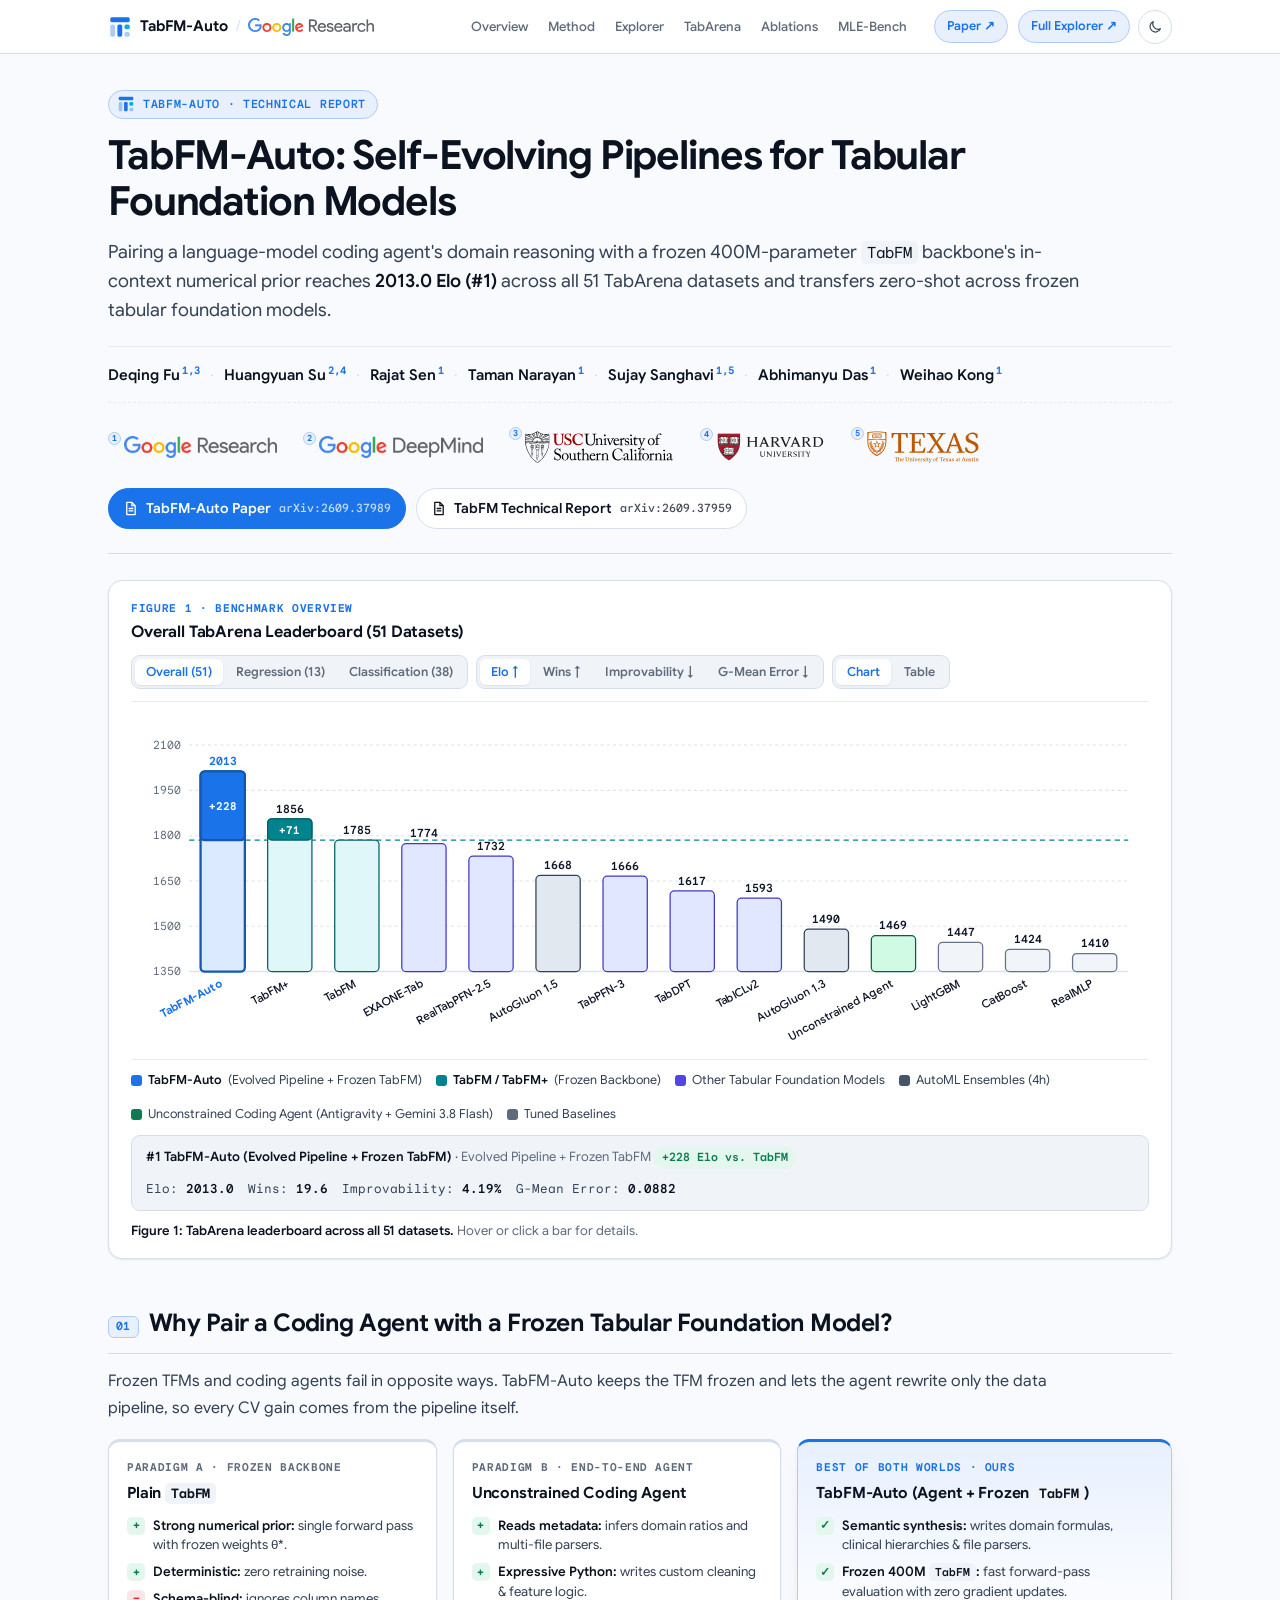
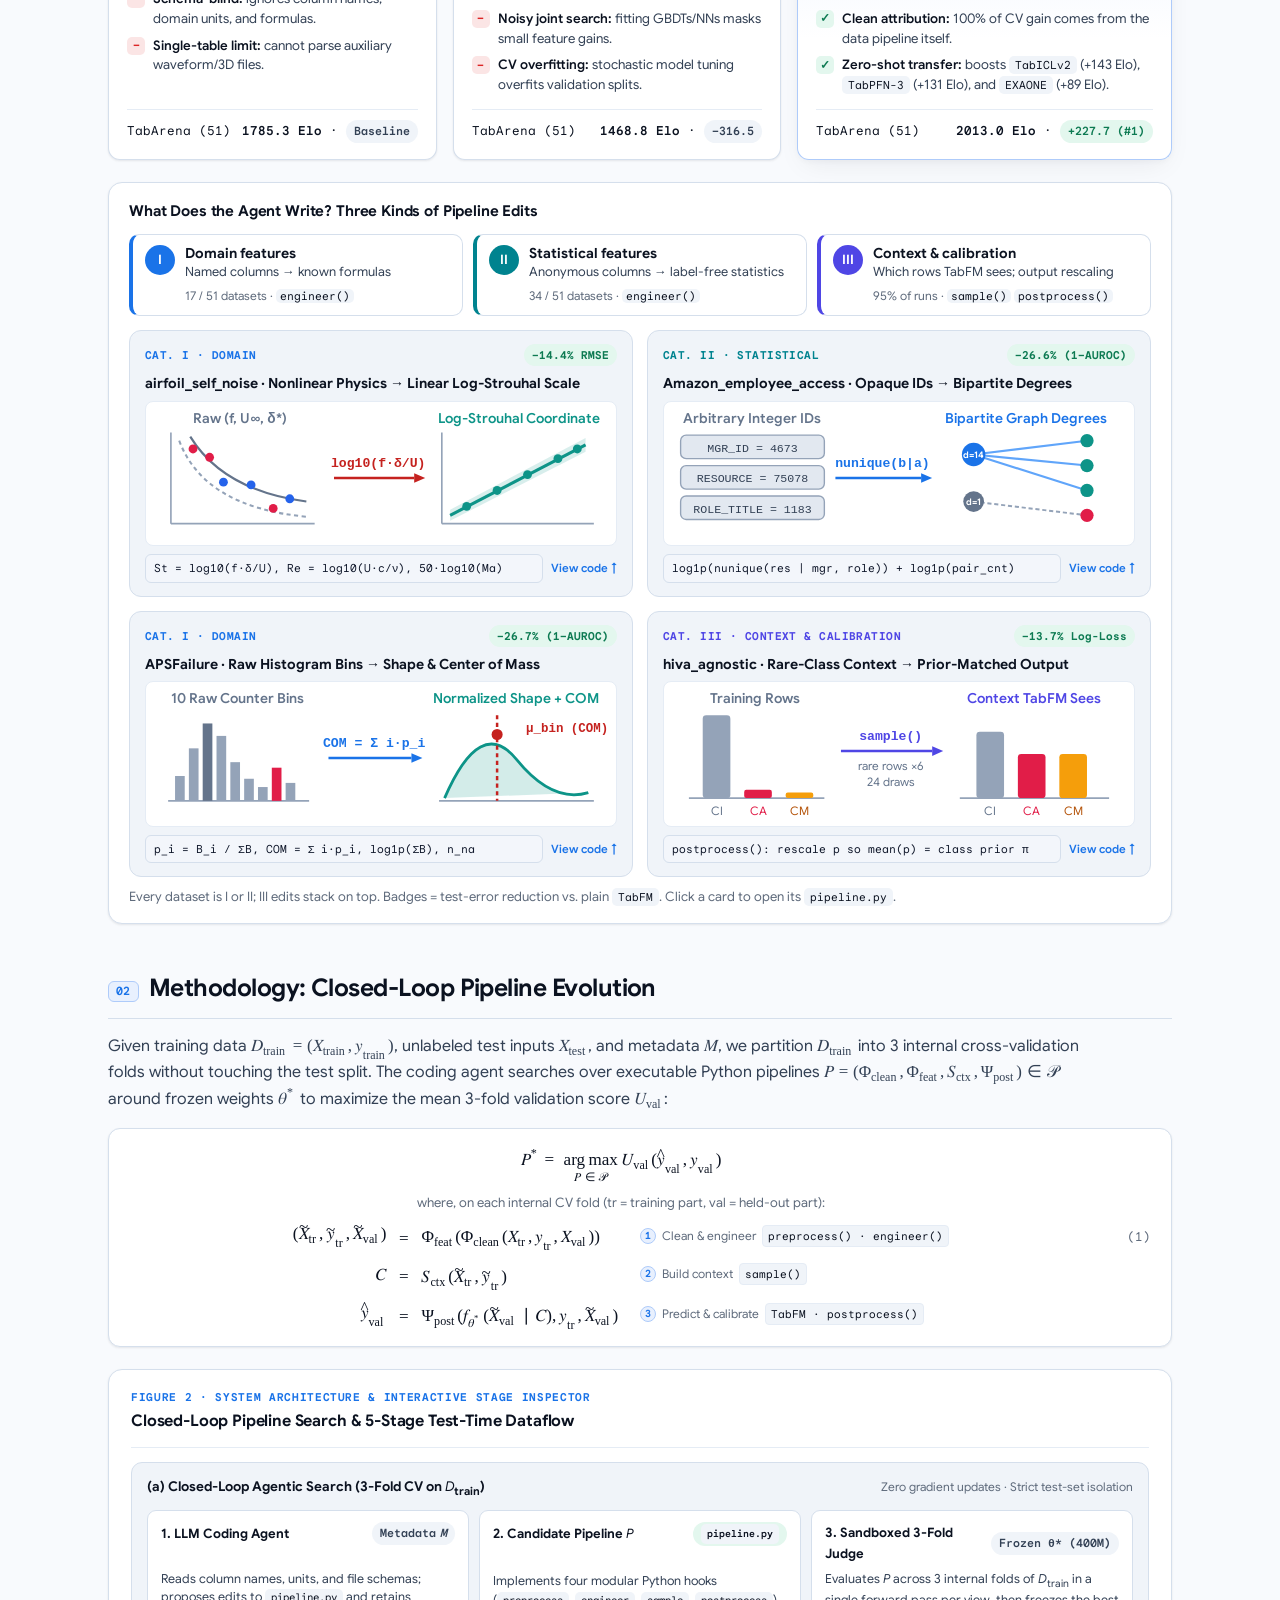
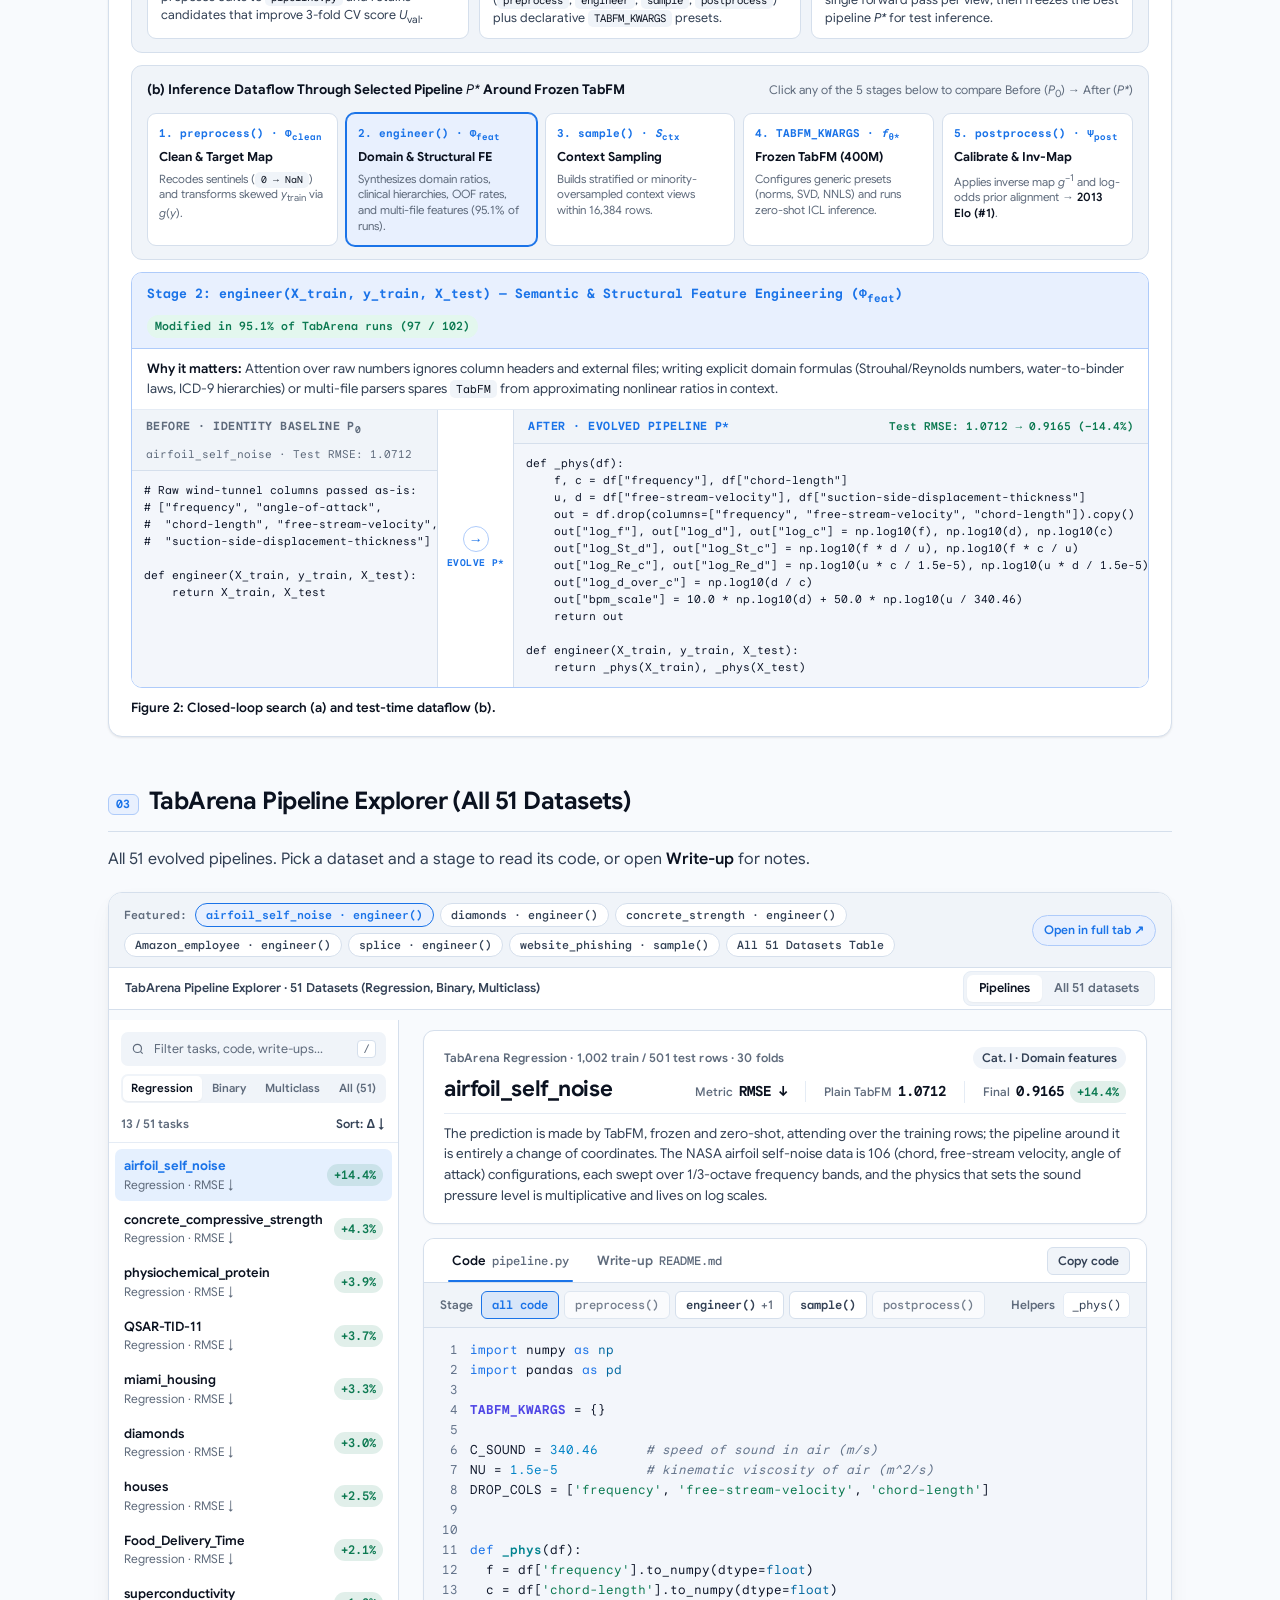
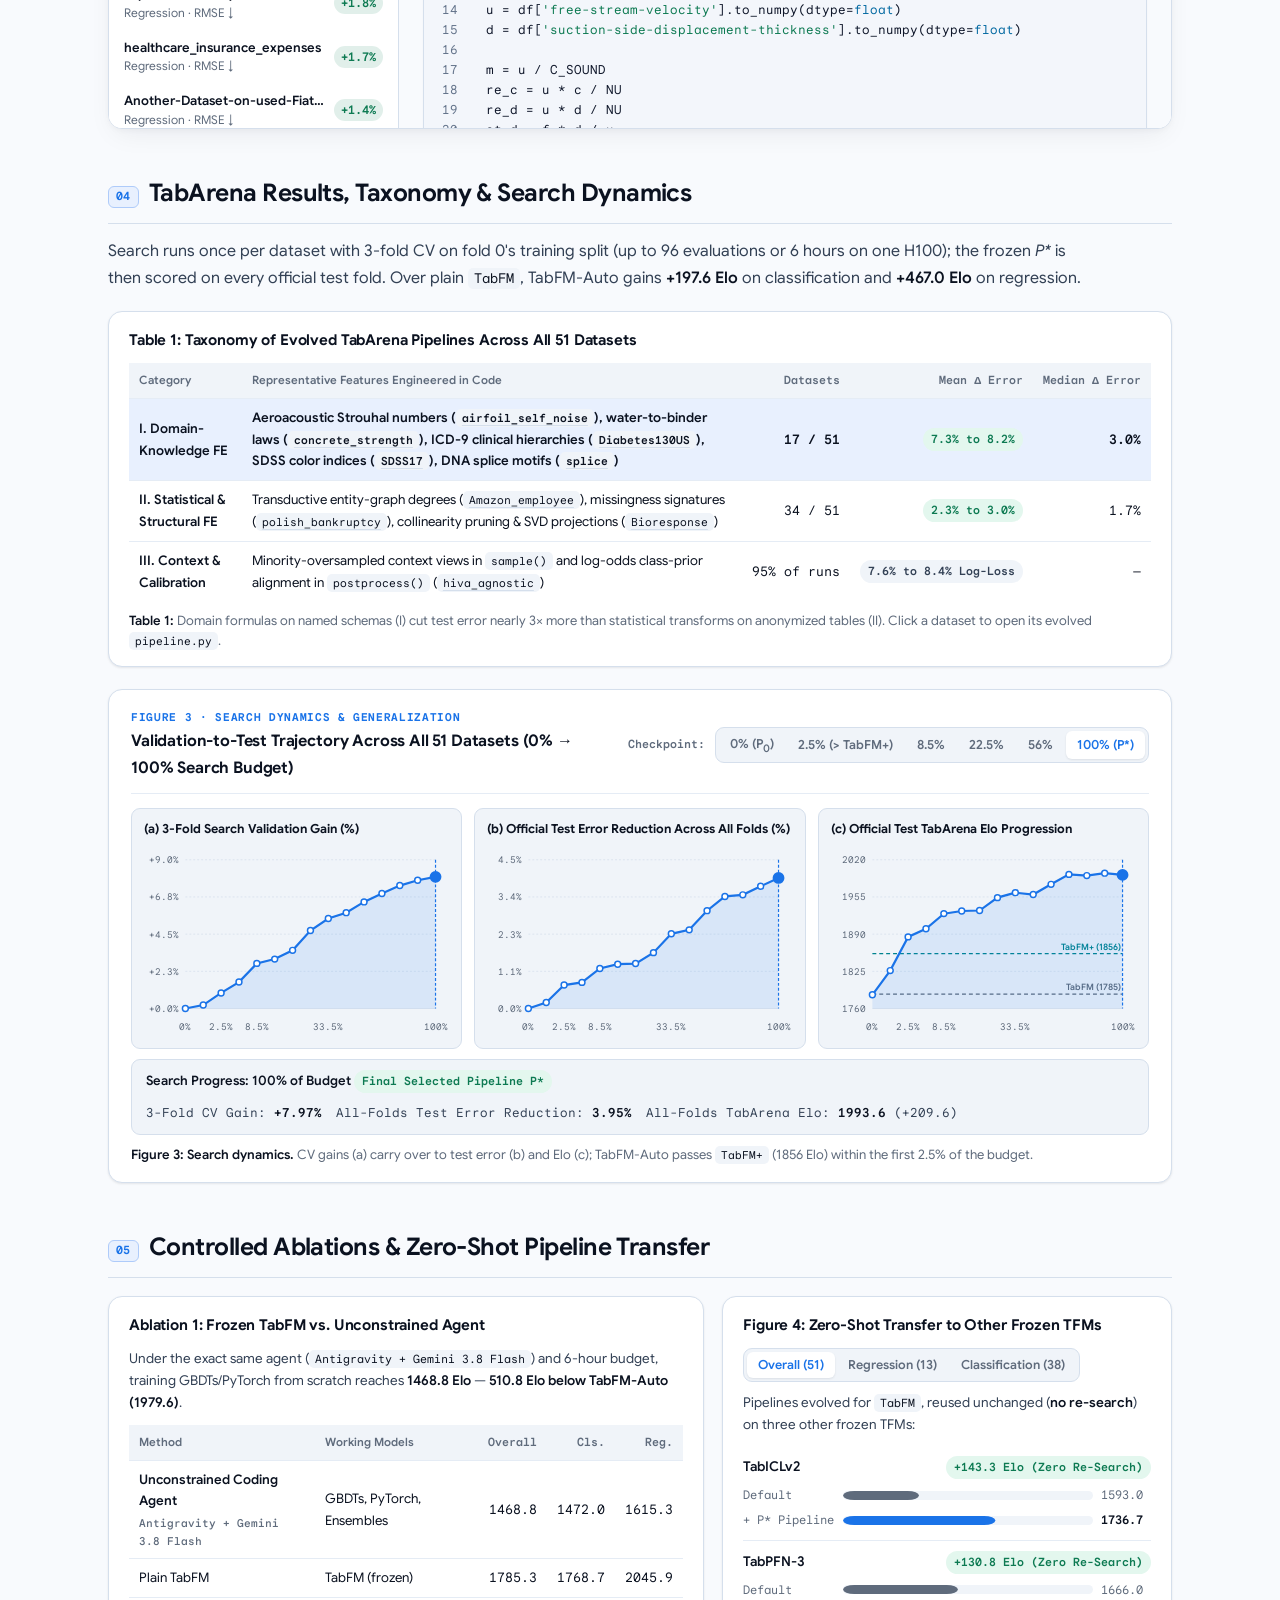
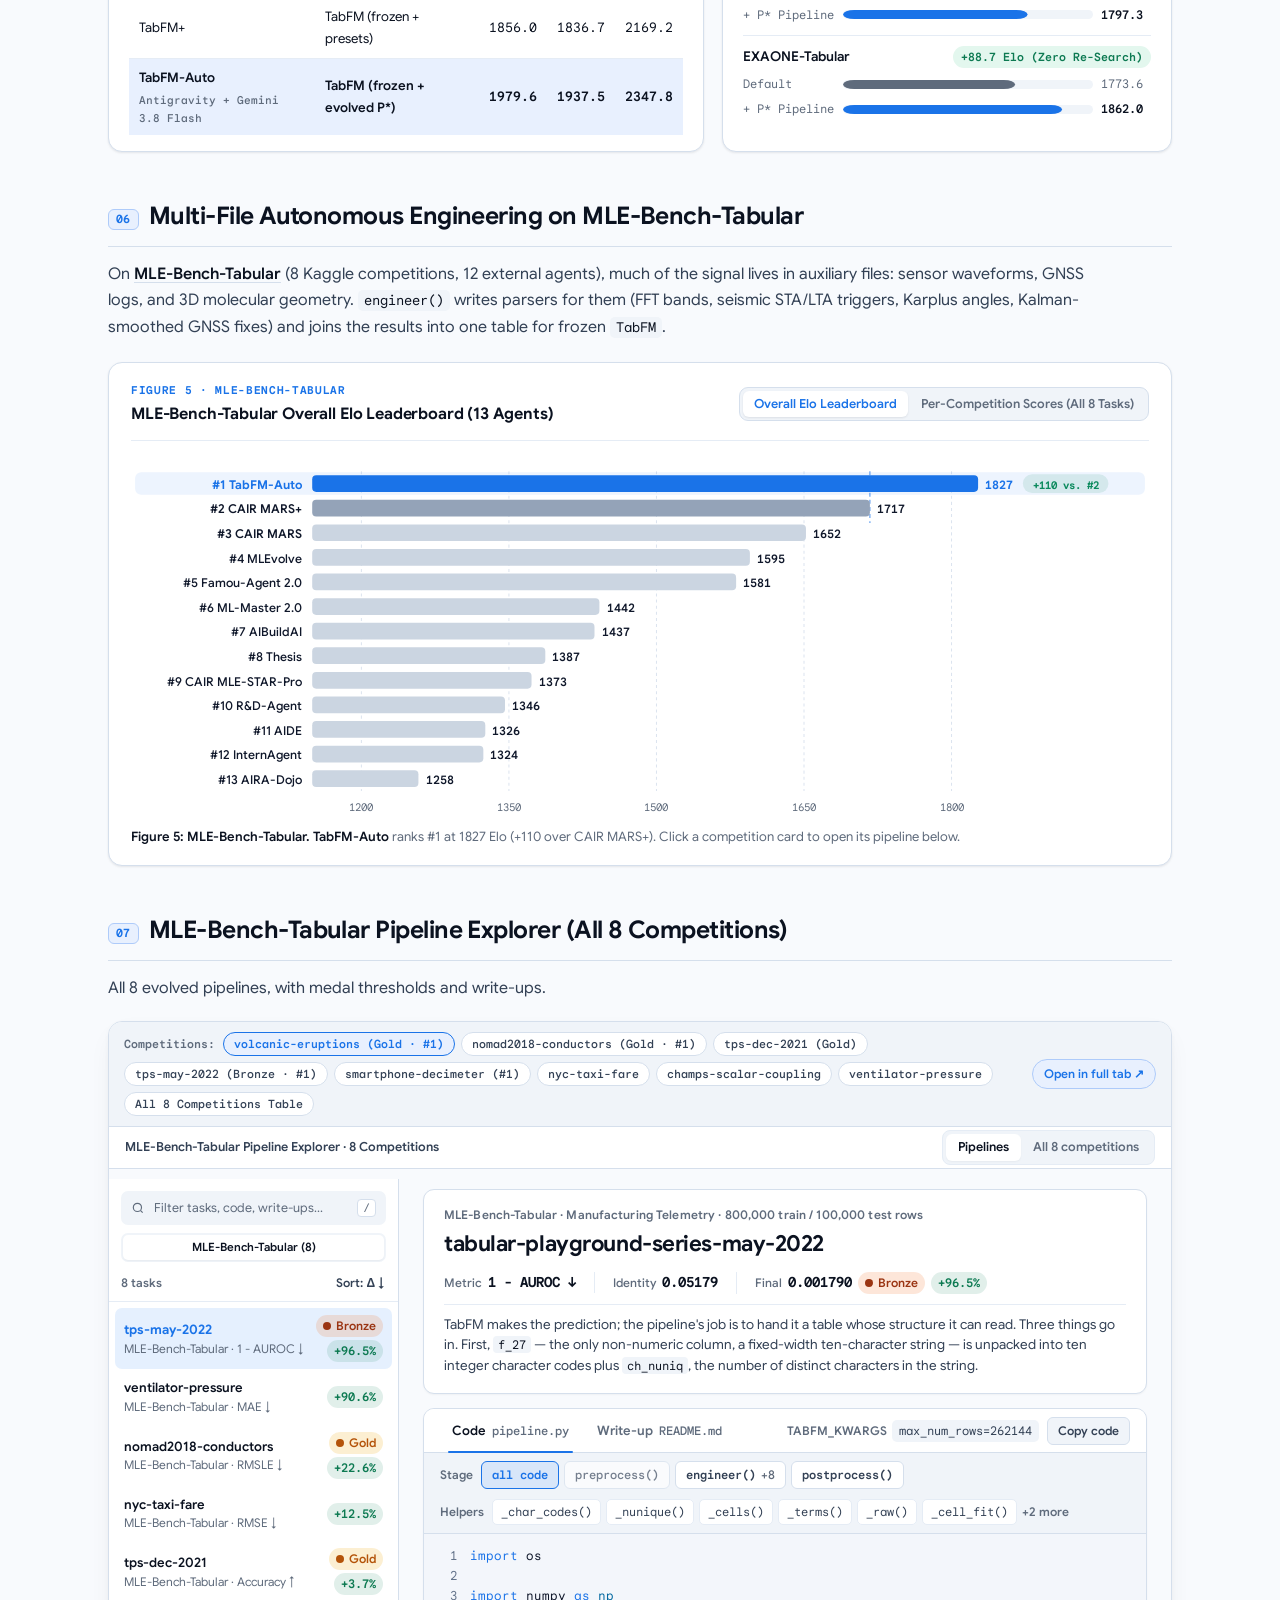
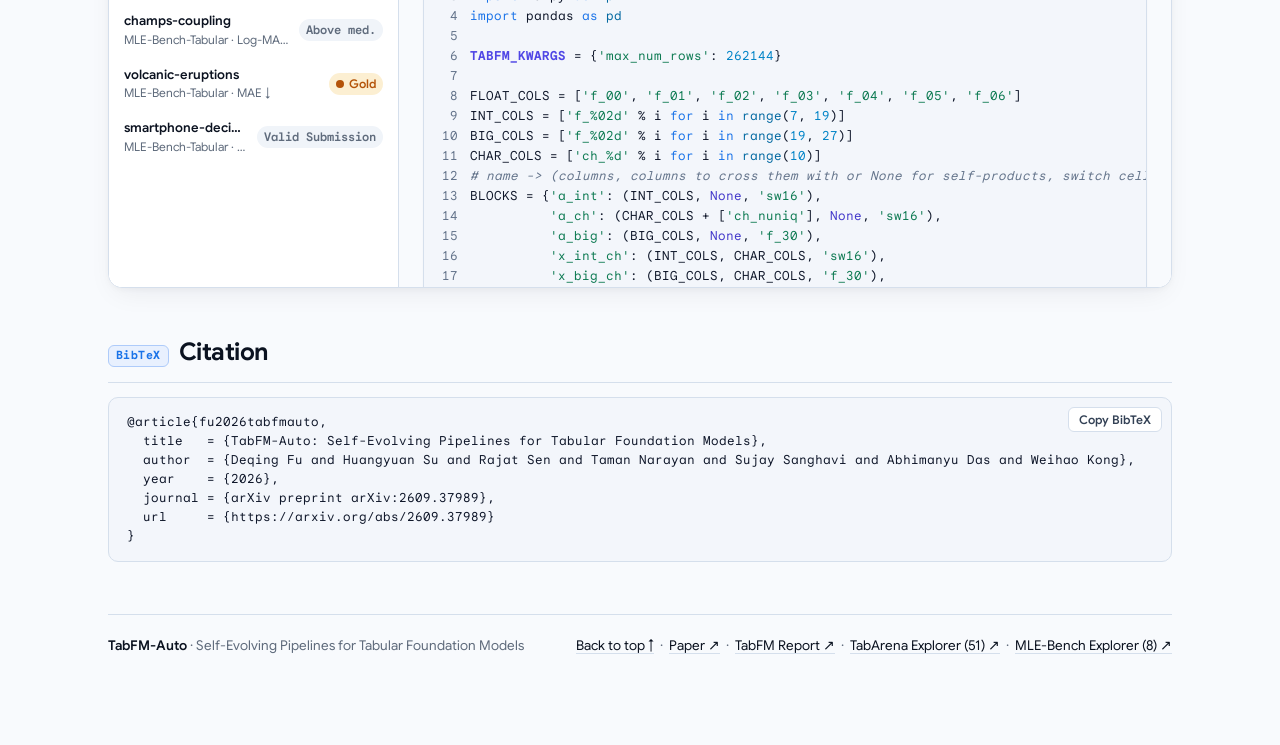
==== commit 1ea27475: "Add arXiv links: TabFM-Auto paper (2609.37989) and TabFM technical report (2609.37959)" ====
--- a/index.html
+++ b/index.html
@@ -36,6 +36,7 @@
       <a class="nav-link" href="#mlebench">MLE-Bench</a>
     </nav>
     <div class="nav-actions">
+      <a class="nav-cta nav-paper" href="https://arxiv.org/abs/2609.37989" target="_blank" rel="noopener">Paper ↗</a>
       <a class="nav-cta" href="explorer.html" target="_blank" rel="noopener">Full Explorer ↗</a>
       <button type="button" class="theme-btn" id="theme-toggle" aria-label="Switch theme"></button>
     </div>
@@ -105,6 +106,10 @@
           </a></li>
         </ul>
       </div>
+    </div>
+    <div class="hero-links" aria-label="Papers">
+      <a class="hero-link is-primary" href="https://arxiv.org/abs/2609.37989" target="_blank" rel="noopener"><svg viewBox="0 0 16 16" aria-hidden="true"><path d="M4 1.5h5.5L13 5v9.5H4z" fill="none" stroke="currentColor" stroke-width="1.4" stroke-linejoin="round"/><path d="M9.5 1.5V5H13M6 8h5M6 10.5h5" fill="none" stroke="currentColor" stroke-width="1.4"/></svg><span>TabFM-Auto Paper</span><span class="hero-link-sub">arXiv:2609.37989</span></a>
+      <a class="hero-link" href="https://arxiv.org/abs/2609.37959" target="_blank" rel="noopener"><svg viewBox="0 0 16 16" aria-hidden="true"><path d="M4 1.5h5.5L13 5v9.5H4z" fill="none" stroke="currentColor" stroke-width="1.4" stroke-linejoin="round"/><path d="M9.5 1.5V5H13M6 8h5M6 10.5h5" fill="none" stroke="currentColor" stroke-width="1.4"/></svg><span>TabFM Technical Report</span><span class="hero-link-sub">arXiv:2609.37959</span></a>
     </div>
   </header>
 
@@ -851,7 +856,8 @@
   title   = {TabFM-Auto: Self-Evolving Pipelines for Tabular Foundation Models},
   author  = {Deqing Fu and Huangyuan Su and Rajat Sen and Taman Narayan and Sujay Sanghavi and Abhimanyu Das and Weihao Kong},
   year    = {2026},
-  journal = {Technical Report}
+  journal = {arXiv preprint arXiv:2609.37989},
+  url     = {https://arxiv.org/abs/2609.37989}
 }</code></pre>
   </div>
 
@@ -859,6 +865,8 @@
     <div><strong>TabFM-Auto</strong> &middot; Self-Evolving Pipelines for Tabular Foundation Models</div>
     <div>
       <a href="#top">Back to top &uarr;</a> &nbsp;&middot;&nbsp;
+      <a href="https://arxiv.org/abs/2609.37989" target="_blank" rel="noopener">Paper ↗</a> &nbsp;&middot;&nbsp;
+      <a href="https://arxiv.org/abs/2609.37959" target="_blank" rel="noopener">TabFM Report ↗</a> &nbsp;&middot;&nbsp;
       <a href="explorer.html" target="_blank" rel="noopener">TabArena Explorer (51) ↗</a> &nbsp;&middot;&nbsp;
       <a href="mlebench_explorer.html" target="_blank" rel="noopener">MLE-Bench Explorer (8) ↗</a>
     </div>
@@ -1185,6 +1193,7 @@
         svg.appendChild(svgEl("line", { x1: xRef, y1: padT, x2: xRef, y2: padT + plotH, stroke: isDark ? "#22d3ee" : "#00838f", "stroke-width": 1.3, "stroke-dasharray": "4,3" }));
       }
 
+      const animH = [];
       rows.forEach(function (r, idx) {
         const v = vals[idx];
         const frac = Math.max(0.03, Math.min(1, (v - yMin) / (yMax - yMin)));
@@ -1210,7 +1219,8 @@
           "font-weight": r.cat === "auto" ? 700 : (idx < 3 ? 600 : 500)
         }, "#" + r.rank + " " + shortLbl));
 
-        g.appendChild(svgEl("rect", {
+        const a = { horiz: true, x0: padL, len: bw, v: v, capStart: null };
+        a.base = g.appendChild(svgEl("rect", {
           x: padL, y: by, width: bw, height: barH, rx: 3.5,
           fill: cols.soft,
           stroke: cols.stroke,
@@ -1221,21 +1231,22 @@
           const baseX = padL + ((tabfmRow.elo - yMin) / (yMax - yMin)) * plotW;
           const capW = Math.max(12, padL + bw - baseX);
           const capX = padL + bw - capW;
-          g.appendChild(svgEl("rect", {
+          a.capStart = capX;
+          a.cap = g.appendChild(svgEl("rect", {
             x: capX, y: by, width: capW, height: barH, rx: 3.5,
             fill: cols.fill,
             stroke: cols.stroke,
             "stroke-width": idx === f1SelectedIdx ? 1.8 : 1.1
           }));
           if (capW >= 28) {
-            g.appendChild(svgEl("text", {
+            a.delta = g.appendChild(svgEl("text", {
               x: capX + capW / 2, y: by + barH - 4,
               "text-anchor": "middle", fill: "#ffffff", "font-size": 9, "font-weight": 700, "font-family": "Google Sans Mono, monospace"
             }, r.delta));
           }
         }
 
-        g.appendChild(svgEl("text", {
+        a.label = g.appendChild(svgEl("text", {
           x: padL + bw + 5, y: by + barH - 3.5,
           "text-anchor": "start",
           fill: r.cat === "auto" ? cols.fill : textCol,
@@ -1243,6 +1254,7 @@
           "font-weight": r.cat === "auto" ? 700 : 600,
           "font-family": "Google Sans Mono, monospace"
         }, fmtVal(v)));
+        animH.push(a);
 
         g.addEventListener("click", function () {
           f1SelectedIdx = idx;
@@ -1255,6 +1267,7 @@
       wrap.innerHTML = "";
       wrap.appendChild(svg);
       updateFig1Readout(rows[f1SelectedIdx]);
+      if (animate) growFig1Bars(animH, 0, yMin, fmtVal);
       return;
     }
 
@@ -1369,9 +1382,24 @@
   function growFig1Bars(anim, bottomY, yMin, fmtVal) {
     if (window.matchMedia && window.matchMedia("(prefers-reduced-motion: reduce)").matches) return;
     const token = ++f1AnimToken;
-    const DUR = 360, STAGGER = 16;
+    const DUR = 900, STAGGER = 70;
     const ease = function (t) { return 1 - Math.pow(1 - t, 3); };
     function frame(p, a) {
+      if (a.horiz) {
+        const right = a.x0 + a.len * p;
+        a.base.setAttribute("width", Math.max(0, a.len * p));
+        if (a.cap) {
+          const w = Math.max(0, right - a.capStart);
+          a.cap.setAttribute("x", a.capStart);
+          a.cap.setAttribute("width", w);
+          a.cap.style.opacity = w > 0 ? 1 : 0;
+        }
+        if (a.delta) a.delta.style.opacity = Math.max(0, (p - 0.85) / 0.15);
+        a.label.setAttribute("x", right + 5);
+        a.label.textContent = fmtVal(yMin + (a.v - yMin) * p);
+        a.label.style.opacity = Math.min(1, p * 3);
+        return;
+      }
       const top = bottomY - a.bh * p;
       a.base.setAttribute("y", top);
       a.base.setAttribute("height", Math.max(0, a.bh * p));
@@ -2063,7 +2091,18 @@
     }
   });
 
-  renderFig1(false);
+  (function () {
+    const fig1 = document.getElementById("fig1-svg-wrap");
+    if (!fig1 || !("IntersectionObserver" in window)) { renderFig1(true); return; }
+    renderFig1(false);
+    const io = new IntersectionObserver(function (entries) {
+      if (entries.some(function (e) { return e.isIntersecting; })) {
+        io.disconnect();
+        renderFig1(true);
+      }
+    }, { threshold: 0.25 });
+    io.observe(fig1);
+  })();
   renderFig3();
   renderFig4();
   renderFig5Elo();
--- a/style.css
+++ b/style.css
@@ -1833,6 +1833,39 @@
   display: none !important;
 }
 
+/* ===== Hero paper links ===== */
+.hero-links {
+  display: flex;
+  flex-wrap: wrap;
+  gap: 10px;
+  margin-top: 18px;
+}
+.hero-link {
+  display: inline-flex;
+  align-items: center;
+  gap: 8px;
+  padding: 8px 14px;
+  border-radius: 999px;
+  border: 1px solid var(--border);
+  background: var(--surface);
+  color: var(--fg);
+  font-size: 14px;
+  font-weight: 600;
+  text-decoration: none;
+  transition: border-color 0.15s, background 0.15s, transform 0.15s;
+}
+.hero-link svg { width: 15px; height: 15px; flex: none; }
+.hero-link:hover { border-color: var(--accent); background: var(--accent-soft); text-decoration: none; transform: translateY(-1px); }
+.hero-link.is-primary { background: var(--accent); border-color: var(--accent); color: #fff; }
+.hero-link.is-primary:hover { background: var(--accent-strong); border-color: var(--accent-strong); }
+.hero-link-sub { font-family: var(--font-mono); font-size: 11.5px; font-weight: 500; opacity: 0.75; }
+@media (max-width: 640px) {
+  .hero-links { flex-direction: column; align-items: stretch; }
+  .hero-link { justify-content: flex-start; }
+  .hero-link-sub { margin-left: auto; }
+  .nav-paper { display: none; }
+}
+
 /* ===== Citation ===== */
 .bibtex-box {
   position: relative;
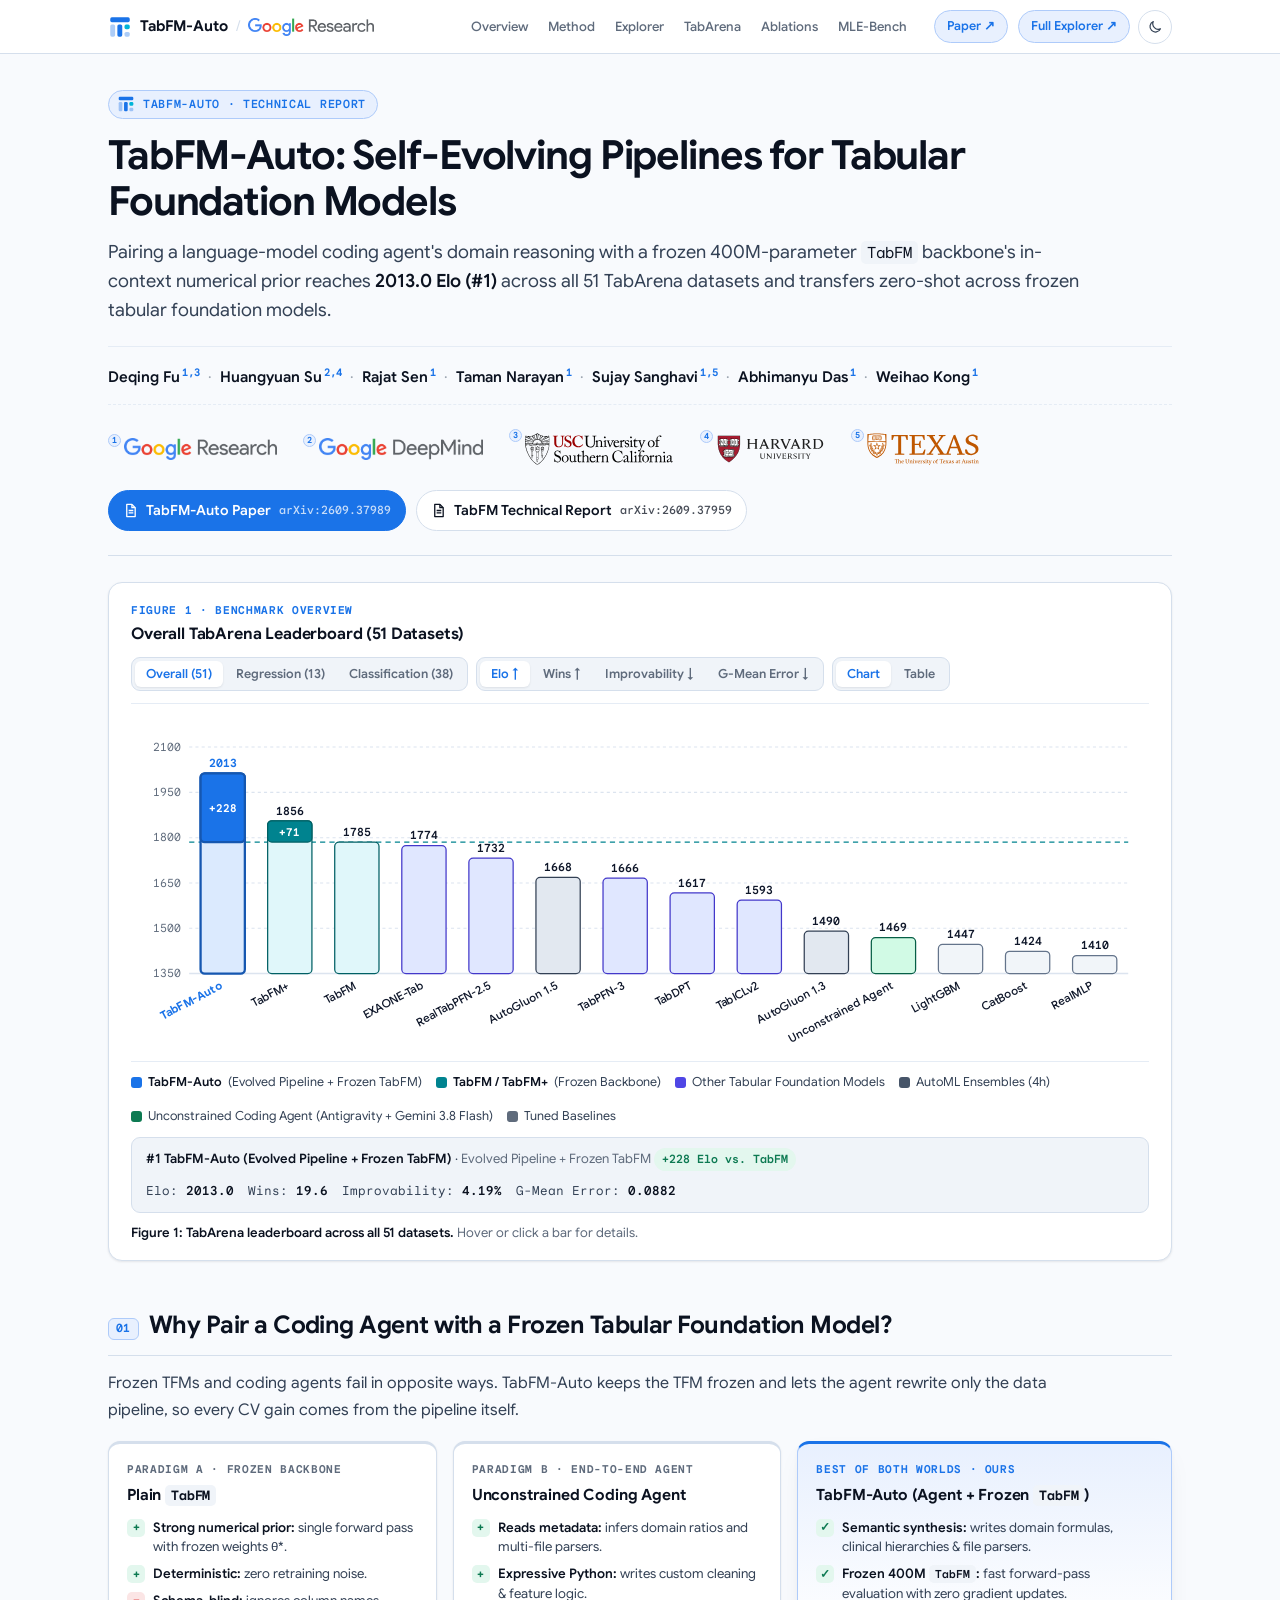
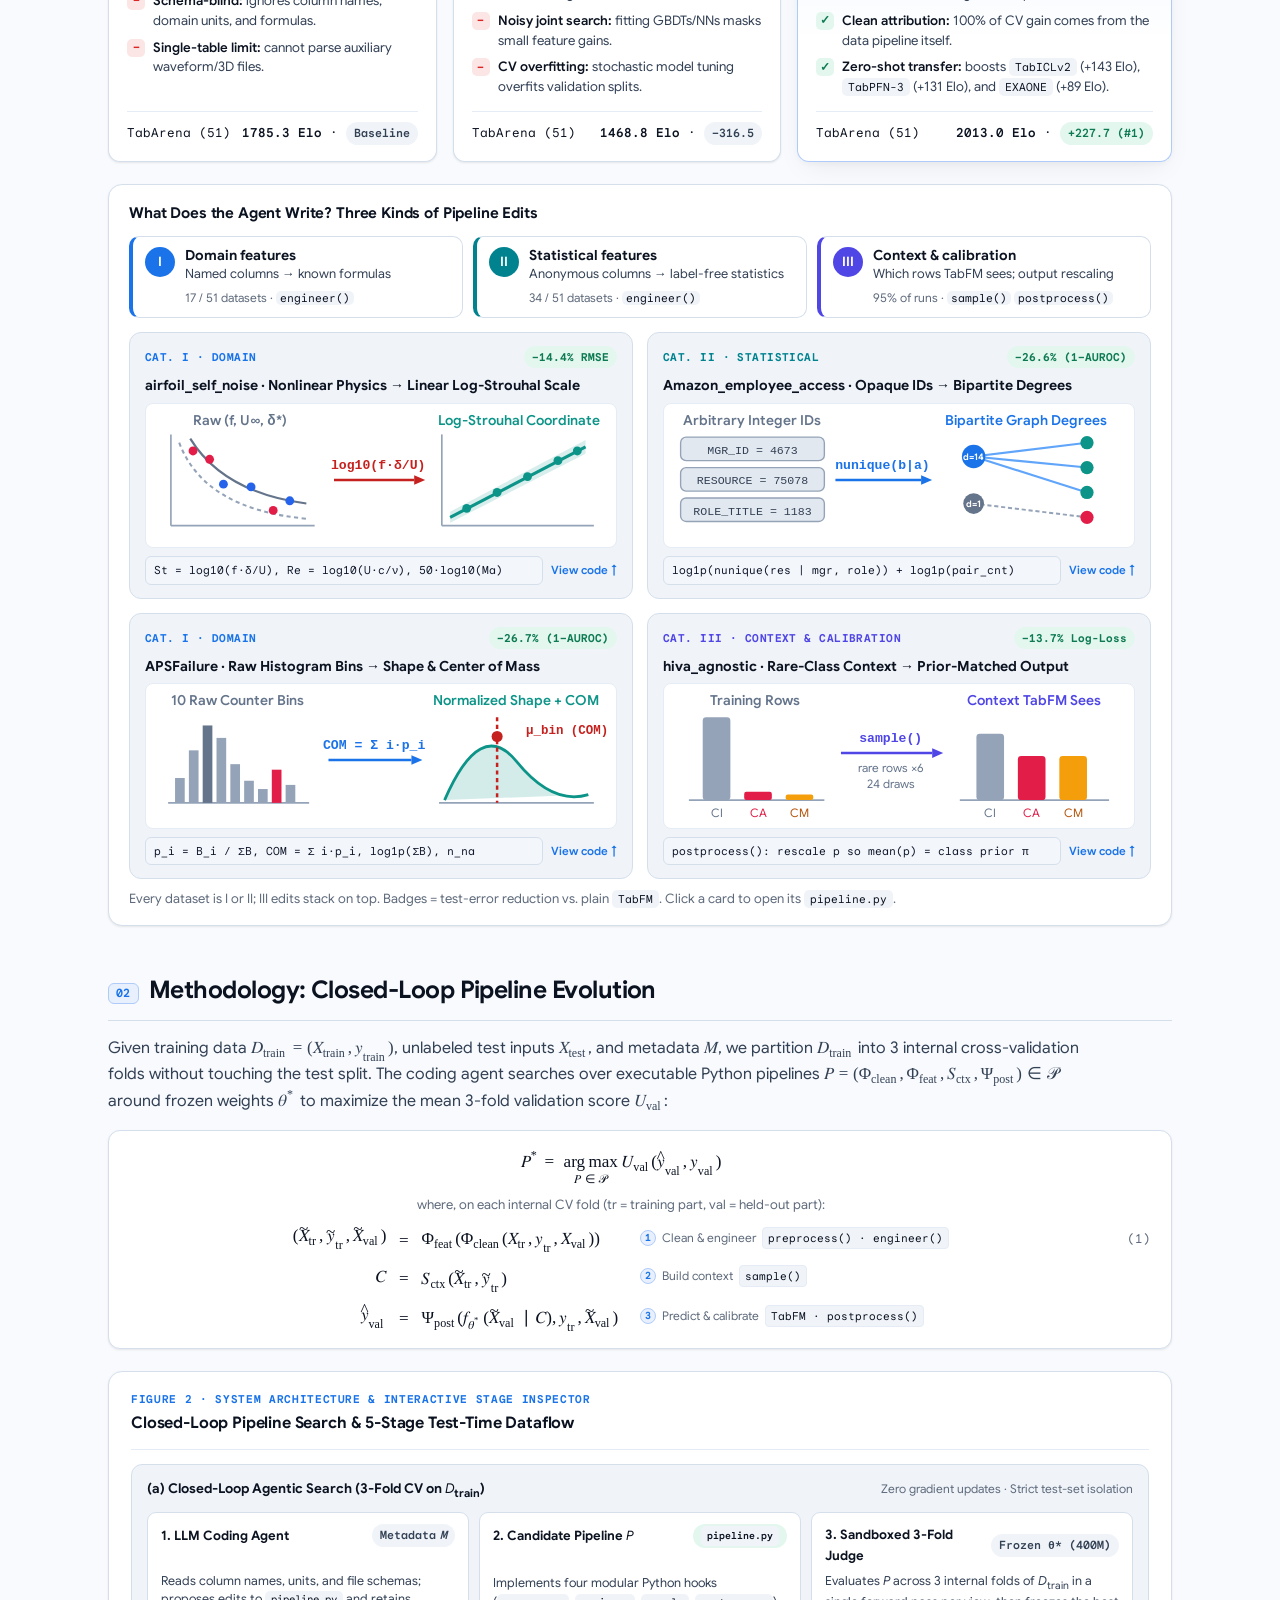
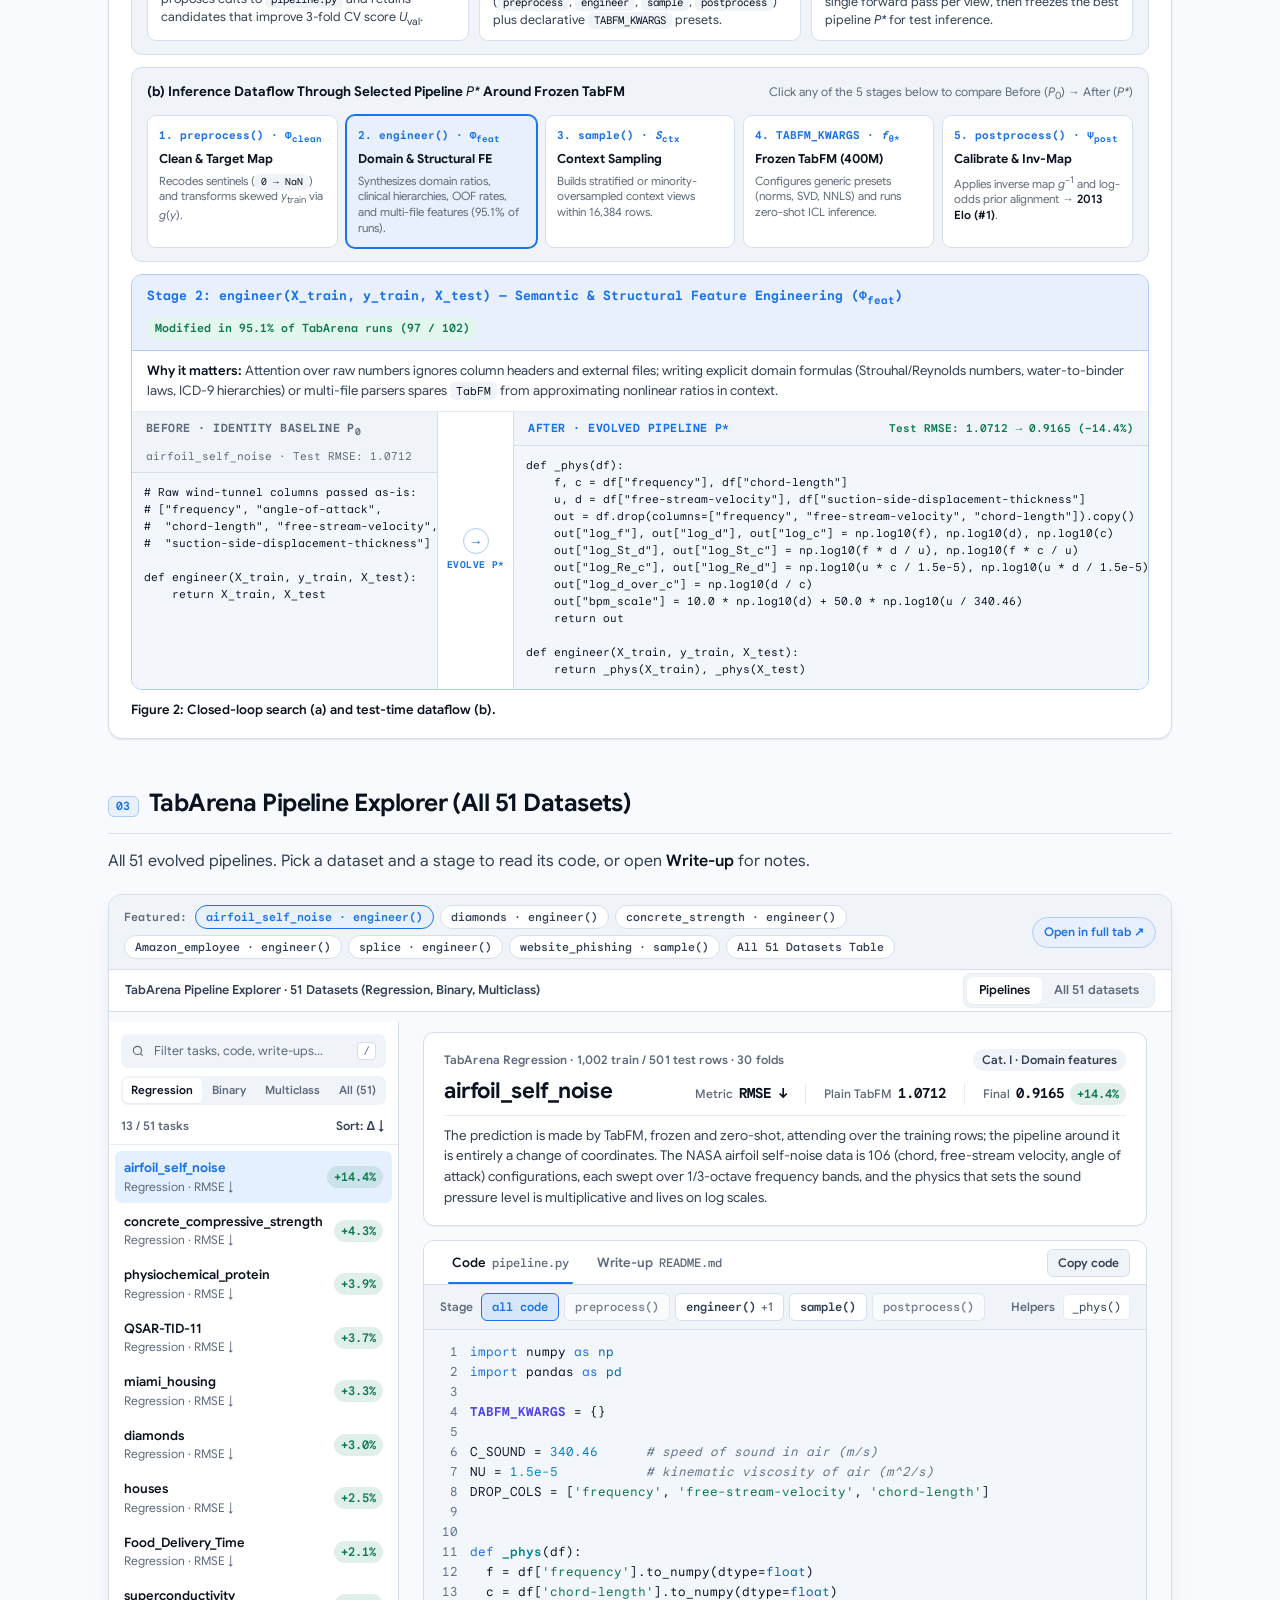
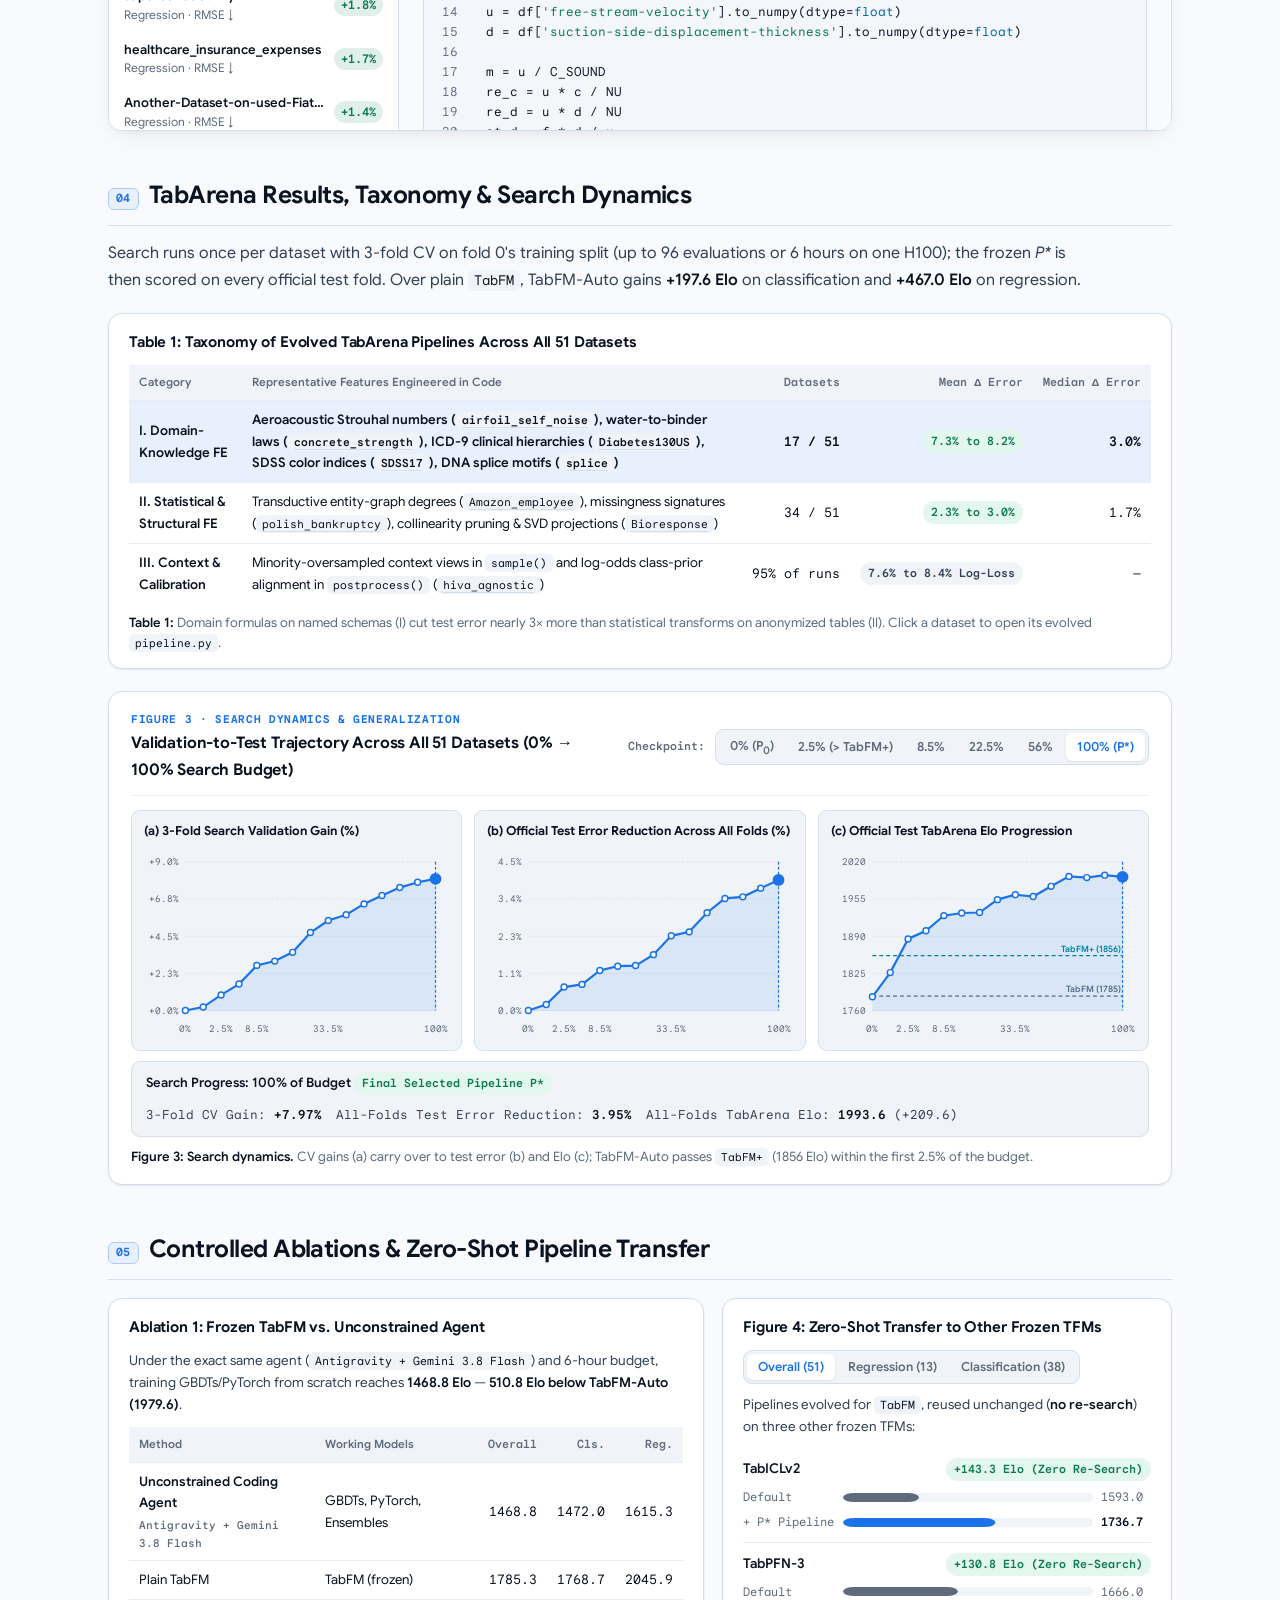
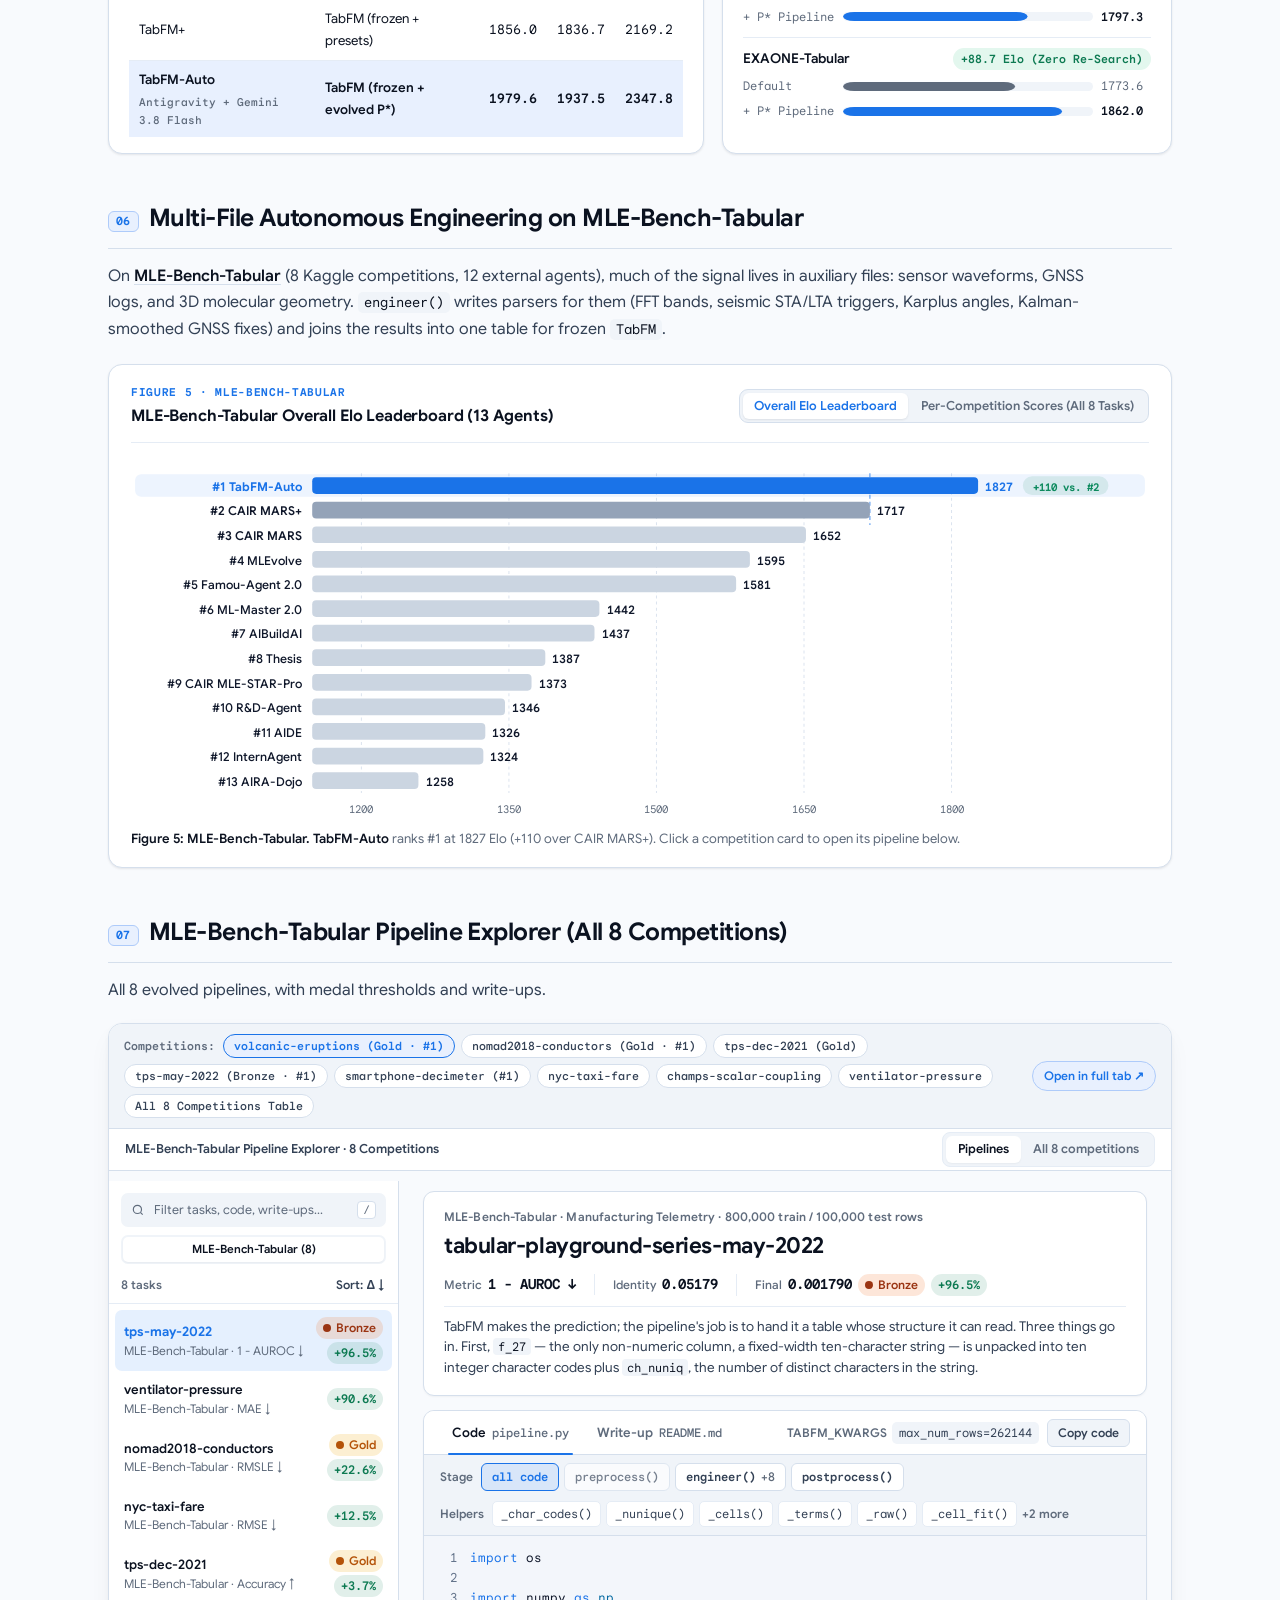
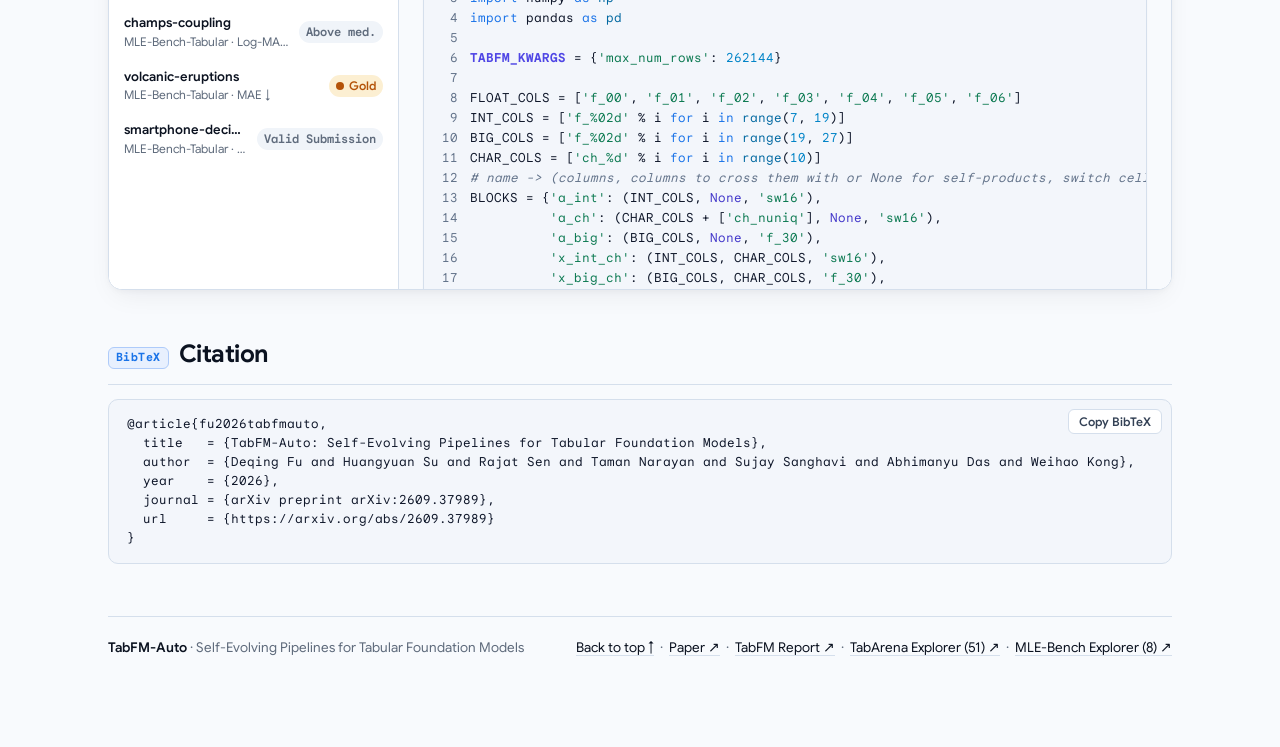
==== commit c1f77020: "Author row: never start or end a wrapped line with a separator dot" ====
--- a/index.html
+++ b/index.html
@@ -65,19 +65,15 @@
 
     <div class="meta-grid">
       <div class="author-row" aria-label="Authors">
-        <span><a href="https://deqingfu.github.io/" target="_blank" rel="noopener"><strong>Deqing Fu</strong></a><sup>1,3</sup></span>
-        <span class="author-sep" aria-hidden="true">&middot;</span>
-        <span><a href="https://hither1.github.io/" target="_blank" rel="noopener"><strong>Huangyuan Su</strong></a><sup>2,4</sup></span>
-        <span class="author-sep" aria-hidden="true">&middot;</span>
-        <span><a href="https://rajatsen91.github.io/" target="_blank" rel="noopener"><strong>Rajat Sen</strong></a><sup>1</sup></span>
-        <span class="author-sep" aria-hidden="true">&middot;</span>
-        <span><a href="https://openreview.net/profile?id=~Taman_Narayan1" target="_blank" rel="noopener"><strong>Taman Narayan</strong></a><sup>1</sup></span>
-        <span class="author-sep" aria-hidden="true">&middot;</span>
-        <span><a href="https://sites.utexas.edu/sanghavi/" target="_blank" rel="noopener"><strong>Sujay Sanghavi</strong></a><sup>1,5</sup></span>
-        <span class="author-sep" aria-hidden="true">&middot;</span>
-        <span><a href="https://sites.google.com/site/abhidas/" target="_blank" rel="noopener"><strong>Abhimanyu Das</strong></a><sup>1</sup></span>
-        <span class="author-sep" aria-hidden="true">&middot;</span>
-        <span><a href="https://weihaokong.github.io/" target="_blank" rel="noopener"><strong>Weihao Kong</strong></a><sup>1</sup></span>
+        <div class="author-list">
+          <span class="author"><a href="https://deqingfu.github.io/" target="_blank" rel="noopener"><strong>Deqing Fu</strong></a><sup>1,3</sup></span>
+          <span class="author"><a href="https://hither1.github.io/" target="_blank" rel="noopener"><strong>Huangyuan Su</strong></a><sup>2,4</sup></span>
+          <span class="author"><a href="https://rajatsen91.github.io/" target="_blank" rel="noopener"><strong>Rajat Sen</strong></a><sup>1</sup></span>
+          <span class="author"><a href="https://openreview.net/profile?id=~Taman_Narayan1" target="_blank" rel="noopener"><strong>Taman Narayan</strong></a><sup>1</sup></span>
+          <span class="author"><a href="https://sites.utexas.edu/sanghavi/" target="_blank" rel="noopener"><strong>Sujay Sanghavi</strong></a><sup>1,5</sup></span>
+          <span class="author"><a href="https://sites.google.com/site/abhidas/" target="_blank" rel="noopener"><strong>Abhimanyu Das</strong></a><sup>1</sup></span>
+          <span class="author"><a href="https://weihaokong.github.io/" target="_blank" rel="noopener"><strong>Weihao Kong</strong></a><sup>1</sup></span>
+        </div>
       </div>
       <div class="affil-block">
         <ul class="affil-logos" aria-label="Affiliations">
--- a/style.css
+++ b/style.css
@@ -404,13 +404,32 @@
 }
 
 .author-row {
+  overflow: hidden;
+  padding-top: 2px;
+  font-size: 15px;
+  line-height: 1.55;
+  color: var(--fg);
+}
+/* Each author carries its own leading dot; the list is shifted left by one dot width and clipped,
+   so the dot of whichever author starts a line is hidden and wrapped lines never start with a dot. */
+.author-list {
   display: flex;
   flex-wrap: wrap;
   align-items: baseline;
-  gap: 4px 10px;
-  font-size: 15px;
-  line-height: 1.55;
-  color: var(--fg);
+  row-gap: 4px;
+  margin-left: -20px;
+}
+.author-list > .author {
+  white-space: nowrap;
+}
+.author-list > .author::before {
+  content: "\00B7";
+  display: inline-block;
+  width: 20px;
+  text-align: center;
+  color: var(--muted);
+  opacity: 0.6;
+  user-select: none;
 }
 .author-row a {
   color: var(--fg);
@@ -429,10 +448,6 @@
   font-size: 10.5px;
   font-weight: 700;
   margin-left: 2px;
-}
-.author-sep {
-  color: var(--border);
-  user-select: none;
 }
 
 /* Nav Google Research logo + borderless affiliation logo row. */
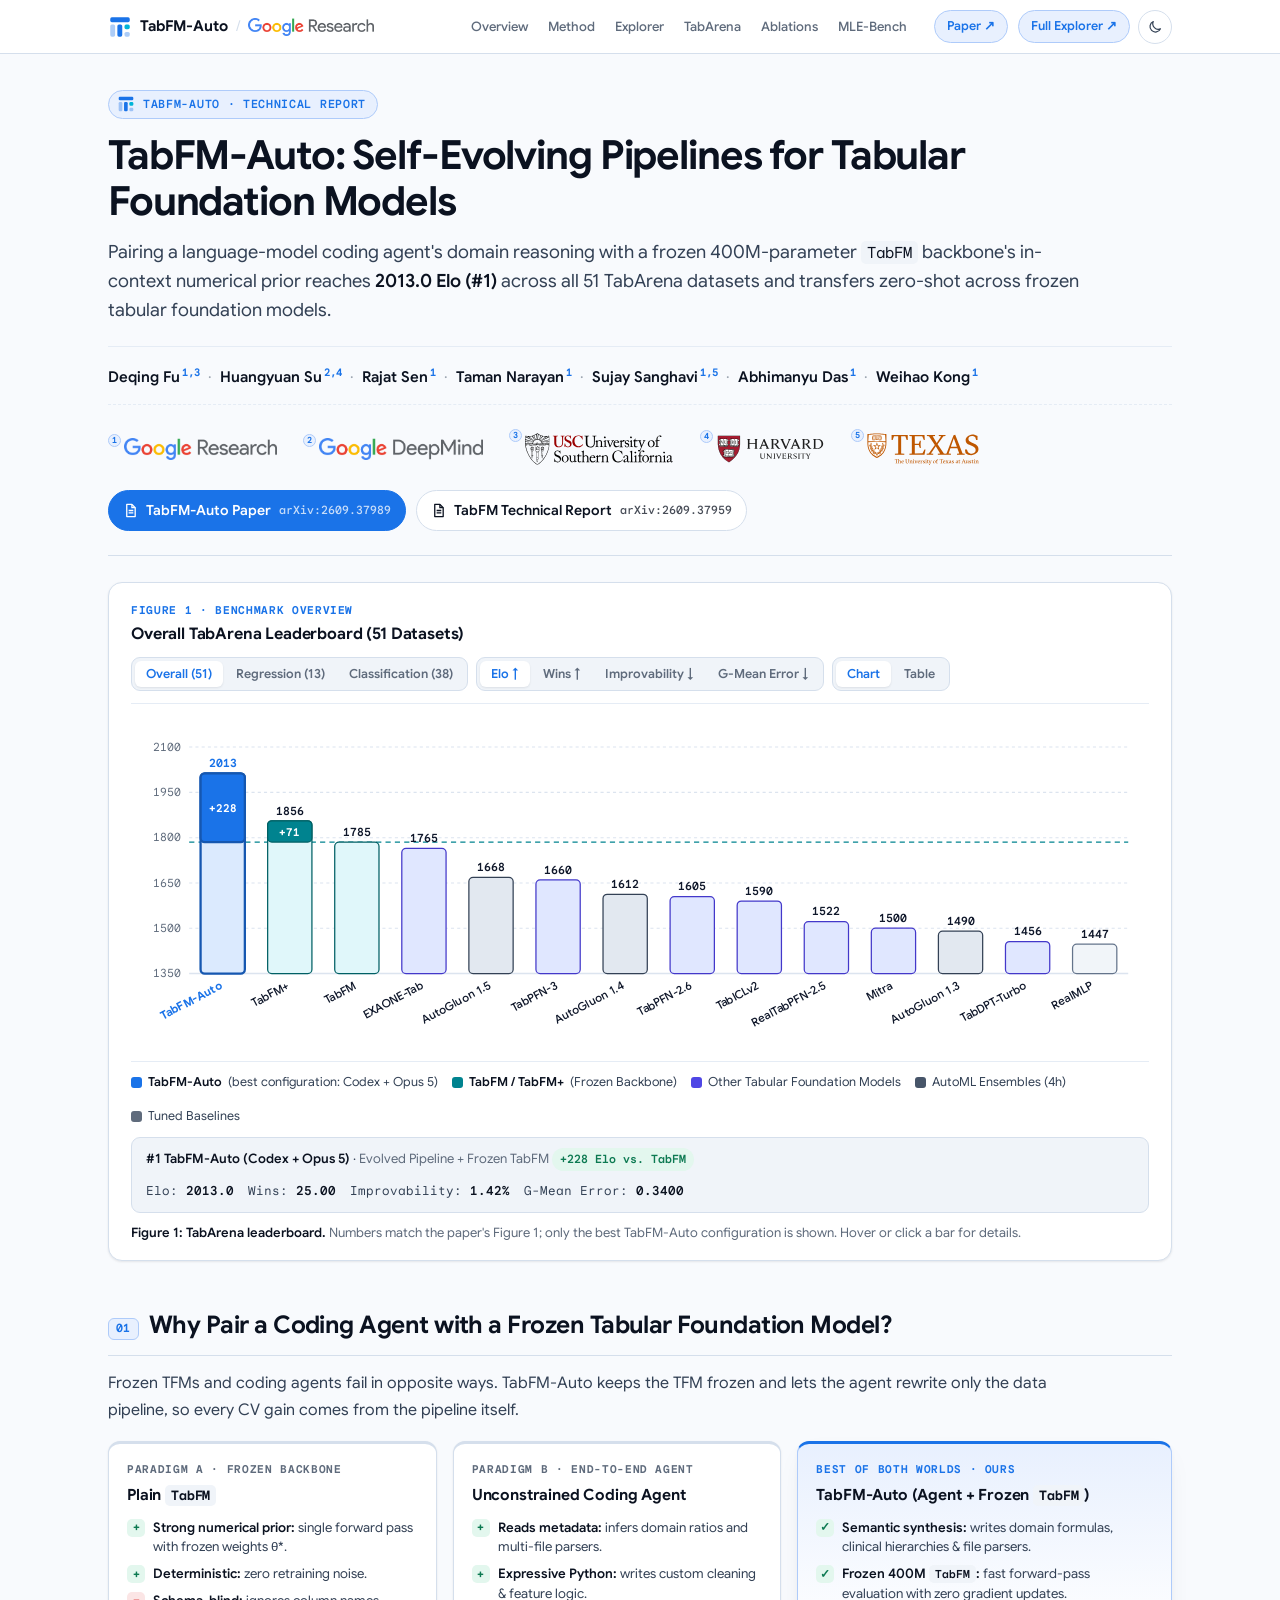
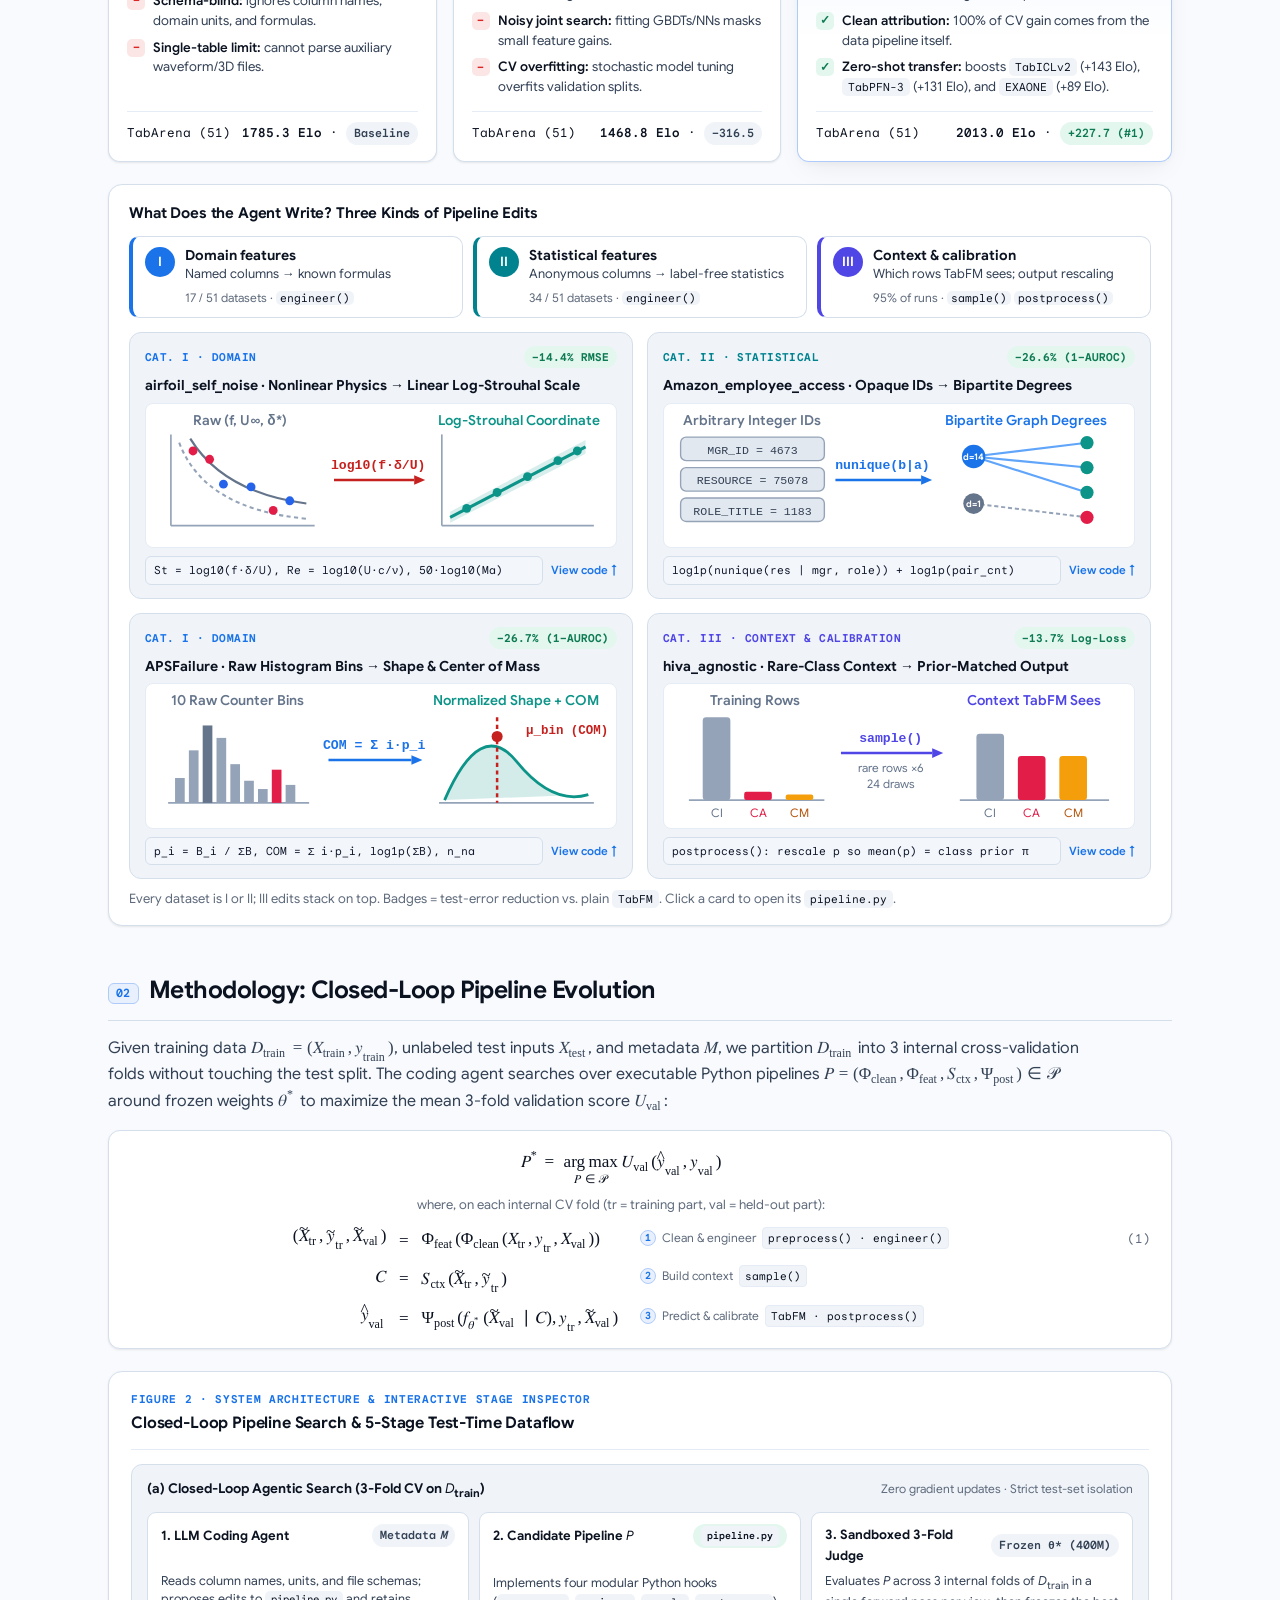
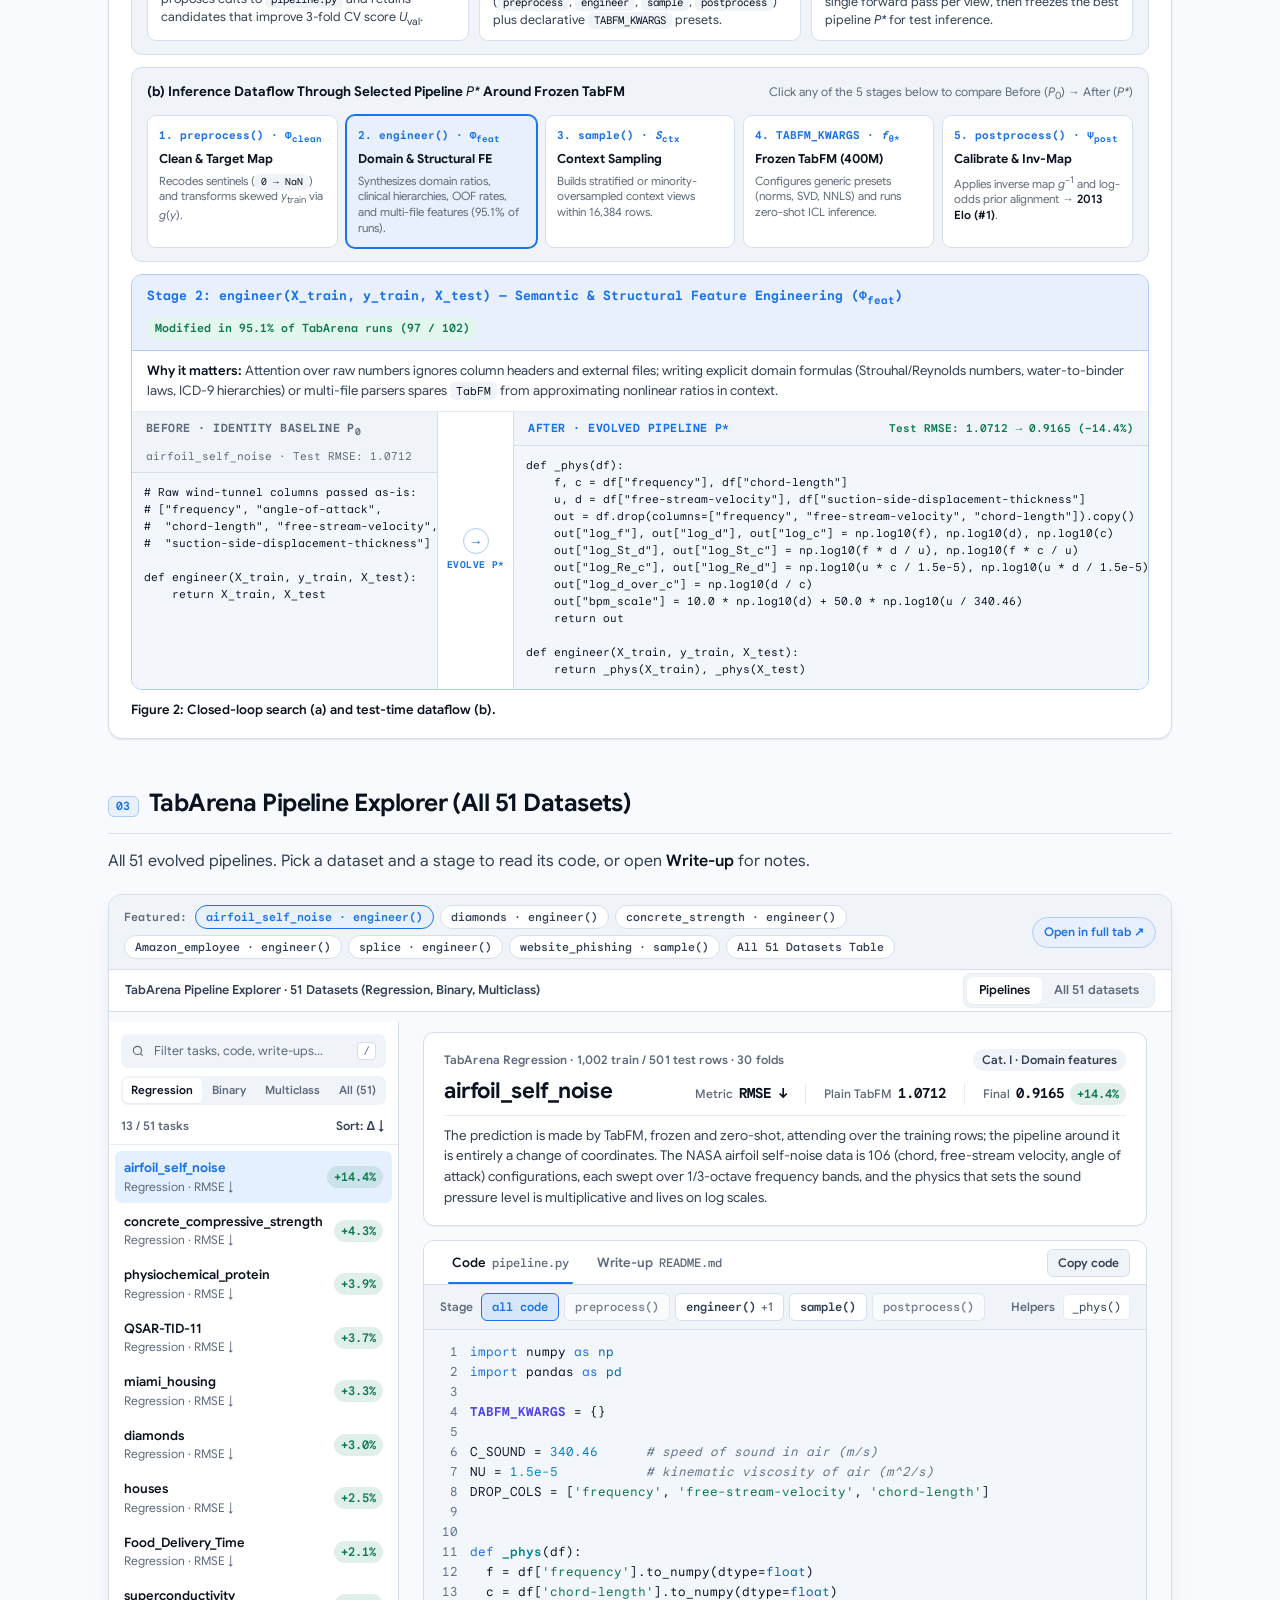
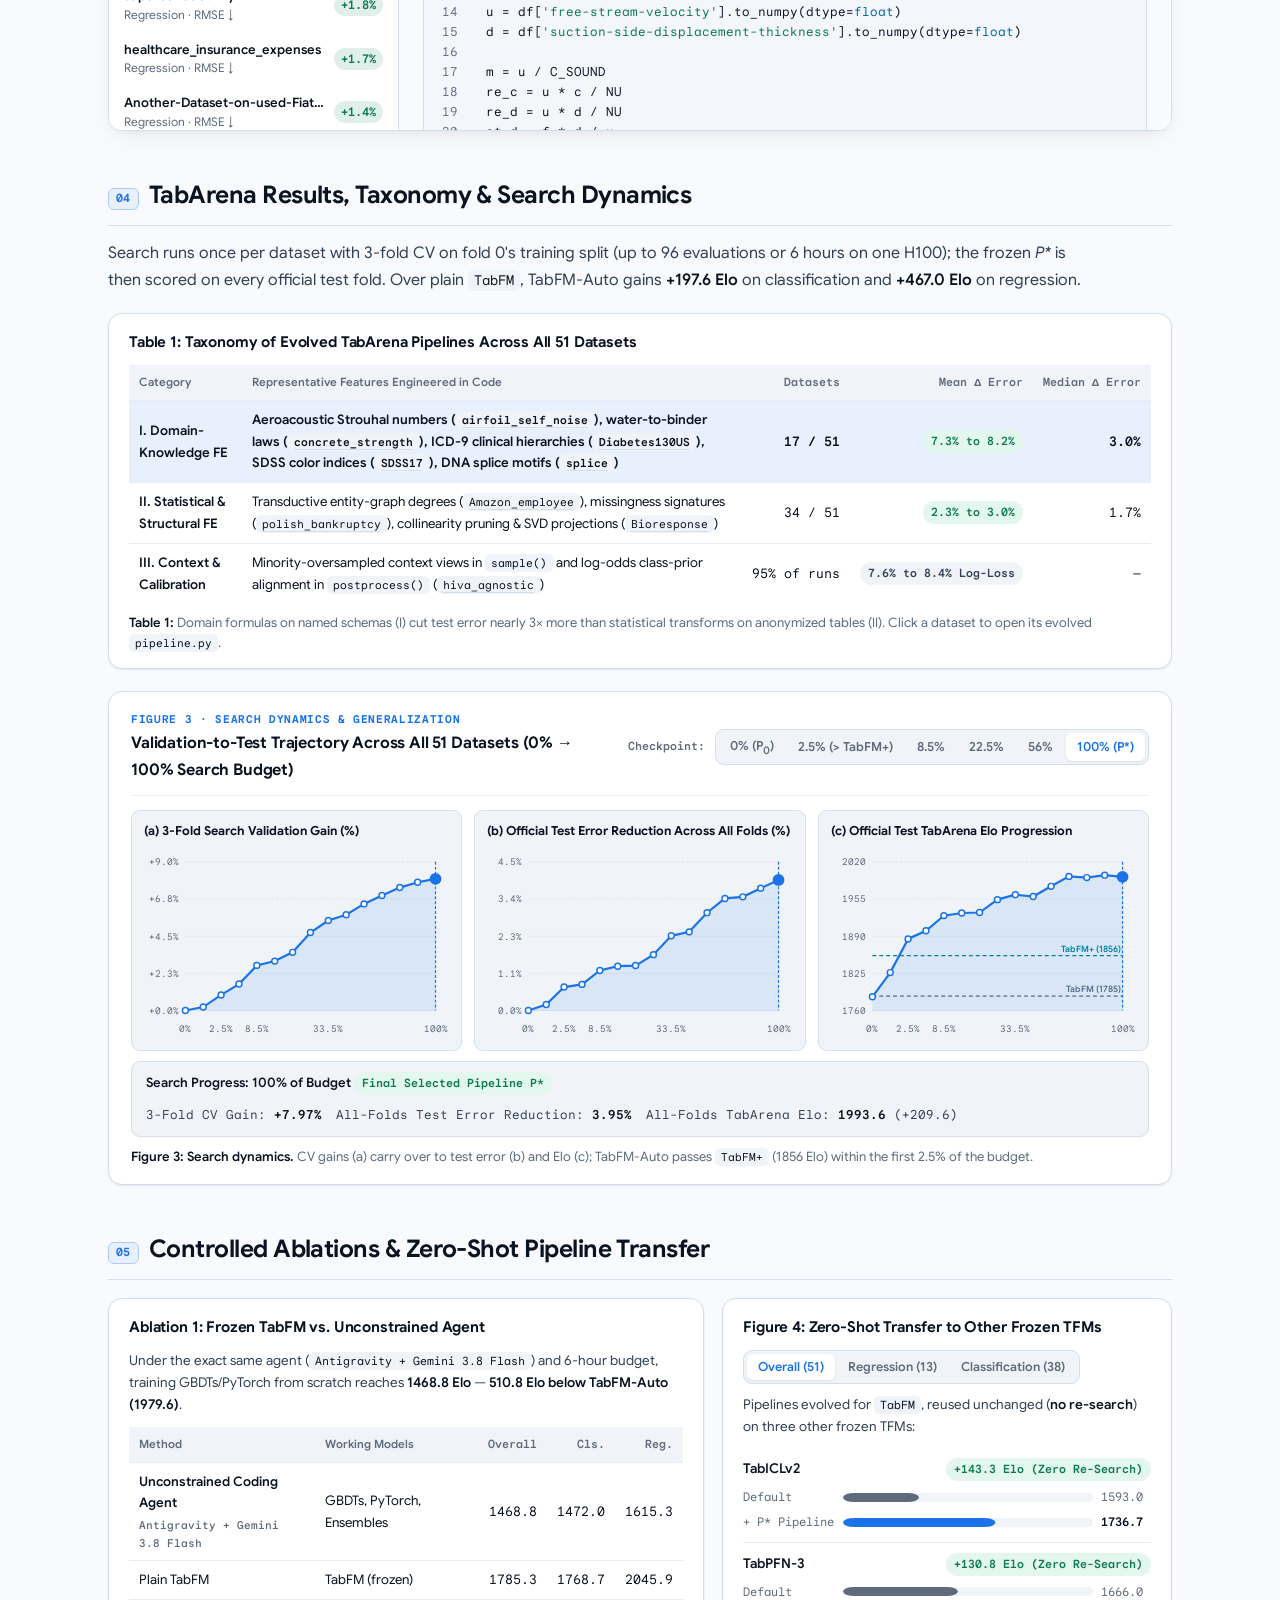
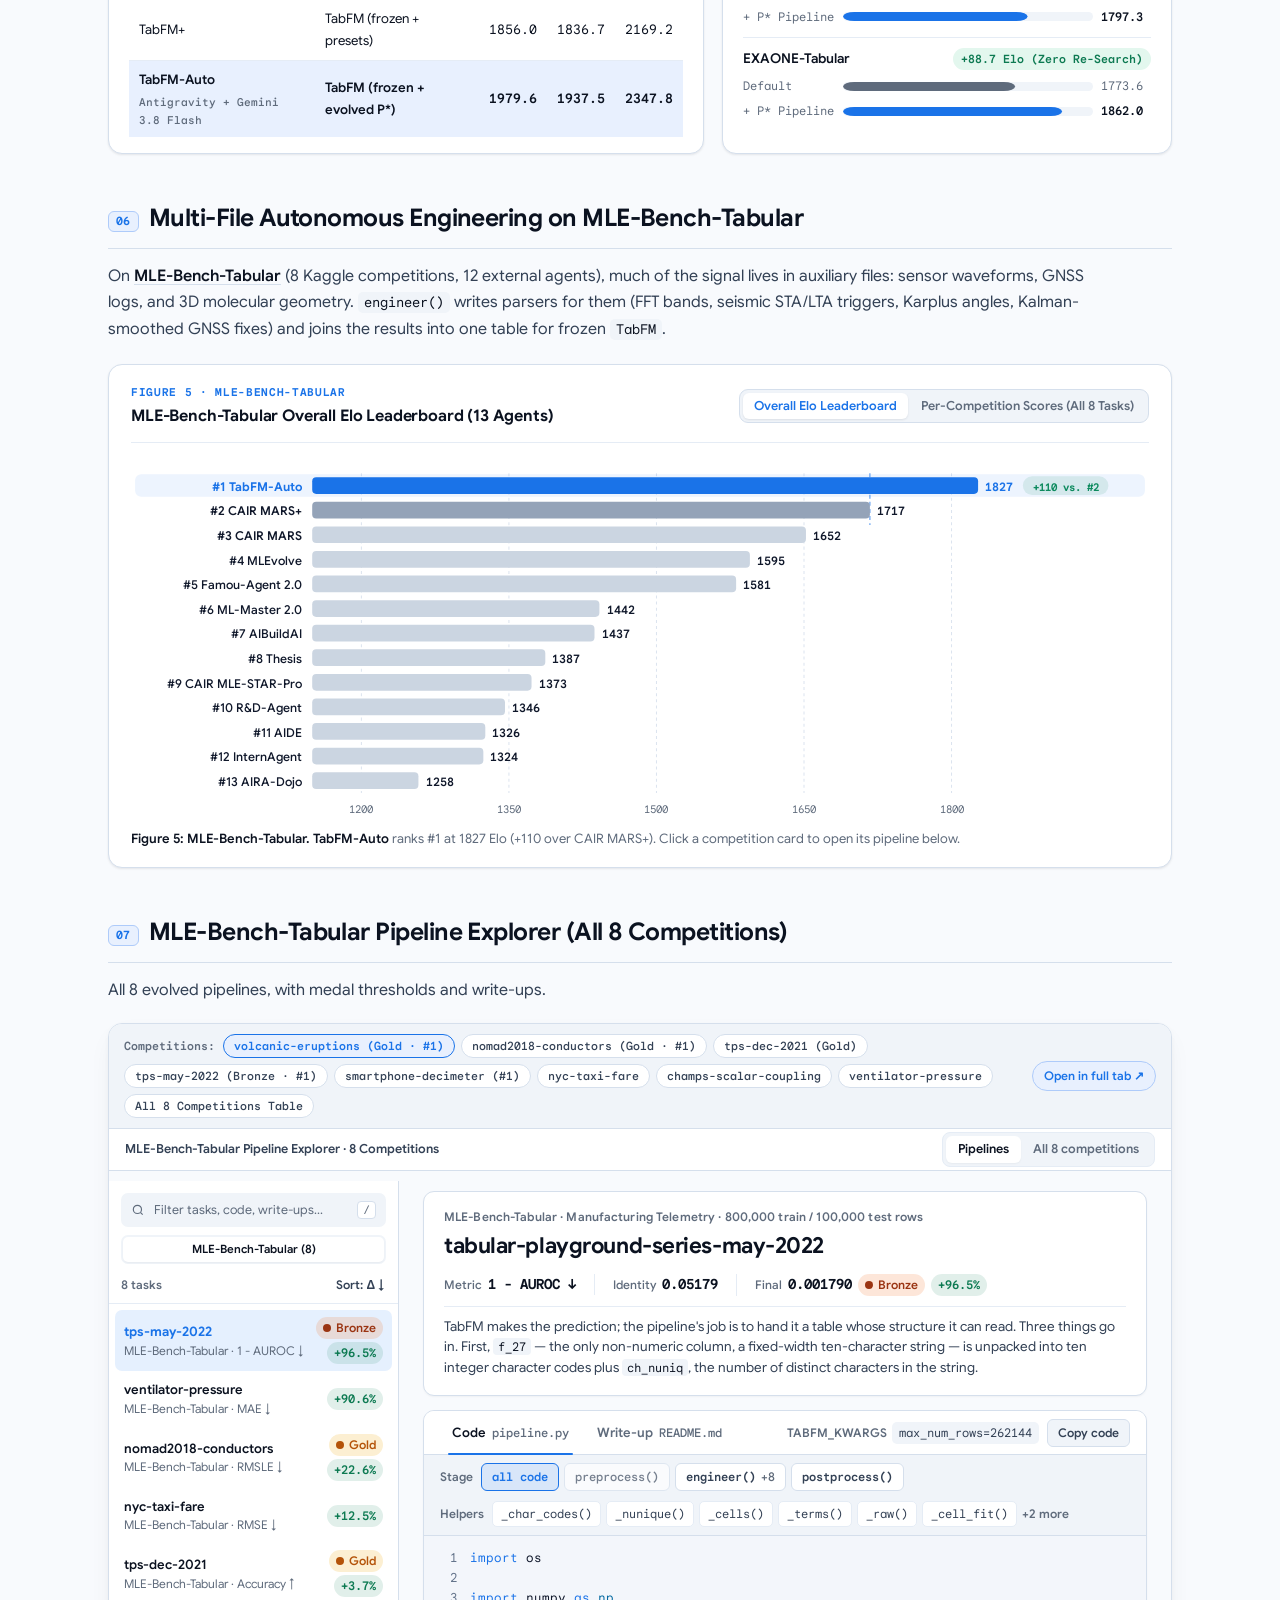
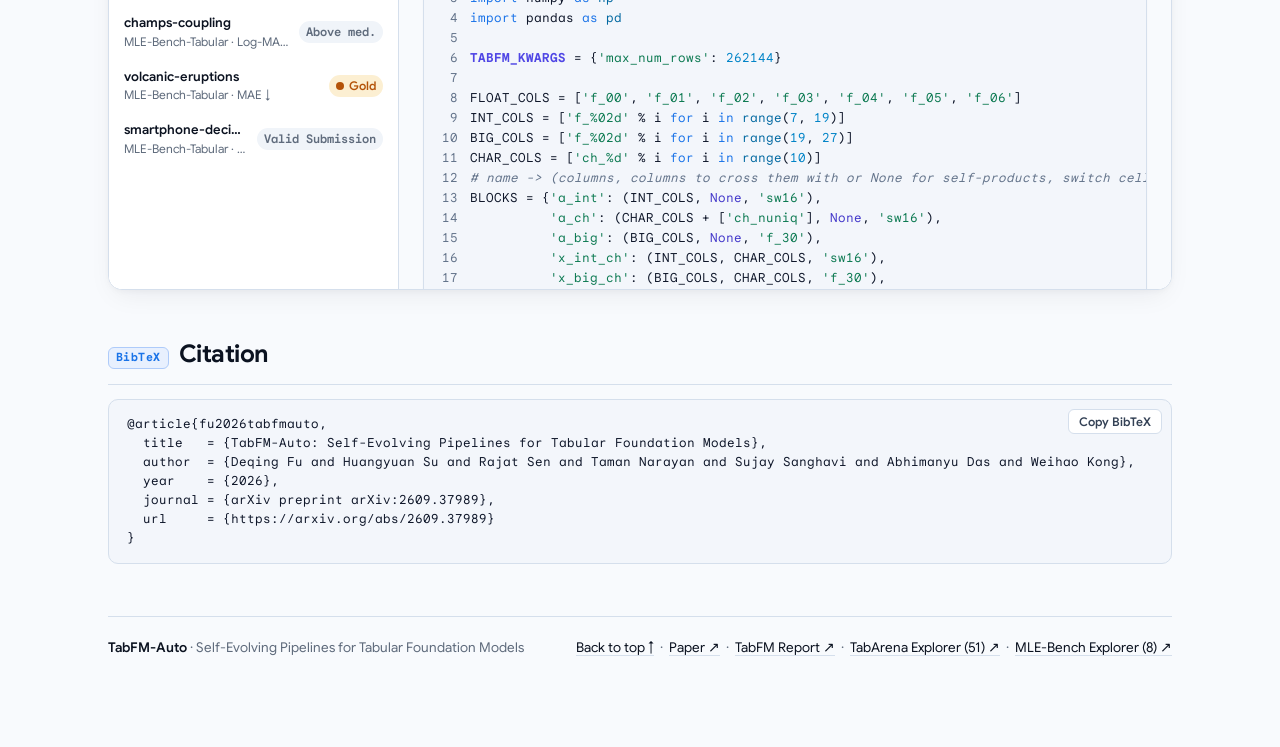
==== commit b1d6fb09: "Figure 1: use paper's Figure 1 numbers (static-field Elo + leaderboard metrics); show only best TabF" ====
--- a/index.html
+++ b/index.html
@@ -139,11 +139,10 @@
       <div class="fig-svg-wrap" id="fig1-svg-wrap"></div>
 
       <div class="fig-legend">
-        <span class="leg-item"><span class="leg-swatch sw-auto"></span><strong>TabFM-Auto</strong> (Evolved Pipeline + Frozen TabFM)</span>
+        <span class="leg-item"><span class="leg-swatch sw-auto"></span><strong>TabFM-Auto</strong> (best configuration: Codex + Opus 5)</span>
         <span class="leg-item"><span class="leg-swatch sw-tabfm"></span><strong>TabFM / TabFM+</strong> (Frozen Backbone)</span>
         <span class="leg-item"><span class="leg-swatch sw-tfm"></span>Other Tabular Foundation Models</span>
         <span class="leg-item"><span class="leg-swatch sw-automl"></span>AutoML Ensembles (4h)</span>
-        <span class="leg-item"><span class="leg-swatch sw-agent"></span>Unconstrained Coding Agent (Antigravity + Gemini 3.8 Flash)</span>
         <span class="leg-item"><span class="leg-swatch sw-base"></span>Tuned Baselines</span>
       </div>
 
@@ -170,7 +169,7 @@
     </div>
 
     <div class="fig-caption">
-      <strong>Figure 1: TabArena leaderboard across all 51 datasets.</strong> Hover or click a bar for details.
+      <strong>Figure 1: TabArena leaderboard.</strong> Numbers match the paper's Figure 1; only the best TabFM-Auto configuration is shown. Hover or click a bar for details.
     </div>
   </section>
 
@@ -1011,44 +1010,50 @@
   /* ===== 4. Interactive Figure 1: TabArena Leaderboard Chart & Table ===== */
   const TABARENA_DATA = {
     overall: [
-      { rank: 1, name: "TabFM-Auto (Evolved Pipeline + Frozen TabFM)", short: "TabFM-Auto", cat: "auto", catLabel: "Evolved Pipeline + Frozen TabFM", elo: 2013.0, wins: 19.6, improv: 4.19, gmean: 0.0882, delta: "+228" },
-      { rank: 2, name: "TabFM+ (Frozen + Generic Wrapper Presets)", short: "TabFM+", cat: "tabfm", catLabel: "Frozen TabFM + Generic Presets", elo: 1856.0, wins: 4.3, improv: 6.45, gmean: 0.0913, delta: "+71" },
-      { rank: 3, name: "TabFM (Plain Frozen Backbone)", short: "TabFM", cat: "tabfm", catLabel: "Tabular Foundation Model", elo: 1785.3, wins: 1.5, improv: 8.11, gmean: 0.0937, delta: null },
-      { rank: 4, name: "EXAONE-Tabular (tuned + ensembled)", short: "EXAONE-Tab", cat: "tfm", catLabel: "Tabular Foundation Model", elo: 1773.6, wins: 4.1, improv: 9.73, gmean: 0.0942, delta: null },
-      { rank: 5, name: "RealTabPFN-2.5 (tuned + ensembled)", short: "RealTabPFN-2.5", cat: "tfm", catLabel: "Tabular Foundation Model", elo: 1732.1, wins: 1.8, improv: 8.66, gmean: 0.0956, delta: null },
-      { rank: 6, name: "AutoGluon 1.5 (extreme, 4h)", short: "AutoGluon 1.5", cat: "automl", catLabel: "AutoML Stack (4h)", elo: 1668.4, wins: 2.3, improv: 9.57, gmean: 0.0972, delta: null },
-      { rank: 7, name: "TabPFN-3 (default)", short: "TabPFN-3", cat: "tfm", catLabel: "Tabular Foundation Model", elo: 1666.0, wins: 1.3, improv: 10.90, gmean: 0.0981, delta: null },
-      { rank: 8, name: "TabDPT (tuned + ensembled)", short: "TabDPT", cat: "tfm", catLabel: "Tabular Foundation Model", elo: 1617.0, wins: 2.0, improv: 11.49, gmean: 0.1003, delta: null },
-      { rank: 9, name: "TabICLv2 (tuned + ensembled)", short: "TabICLv2", cat: "tfm", catLabel: "Tabular Foundation Model", elo: 1593.0, wins: 1.8, improv: 11.65, gmean: 0.1011, delta: null },
-      { rank: 10, name: "AutoGluon 1.3 (best, 4h)", short: "AutoGluon 1.3", cat: "automl", catLabel: "AutoML Stack (4h)", elo: 1490.3, wins: 0.3, improv: 13.73, gmean: 0.1045, delta: null },
-      { rank: 11, name: "Unconstrained Coding Agent (Antigravity + Gemini 3.8 Flash)", short: "Unconstrained Agent", cat: "agent", catLabel: "End-to-End Coding Agent (6h)", elo: 1468.8, wins: 2.1, improv: 19.30, gmean: 0.1112, delta: null },
-      { rank: 12, name: "LightGBM (tuned + ensembled)", short: "LightGBM", cat: "base", catLabel: "Tuned GBDT Ensemble", elo: 1446.6, wins: 0.7, improv: 16.06, gmean: 0.1078, delta: null },
-      { rank: 13, name: "CatBoost (tuned + ensembled)", short: "CatBoost", cat: "base", catLabel: "Tuned GBDT Ensemble", elo: 1423.8, wins: 0.2, improv: 15.65, gmean: 0.1072, delta: null },
-      { rank: 14, name: "RealMLP (tuned + ensembled)", short: "RealMLP", cat: "base", catLabel: "Tuned Neural Network", elo: 1409.5, wins: 0.5, improv: 16.41, gmean: 0.1084, delta: null }
+      { rank: 1, name: "TabFM-Auto (Codex + Opus 5)", short: "TabFM-Auto", cat: "auto", catLabel: "Evolved Pipeline + Frozen TabFM", elo: 2013.0, wins: 25.00, improv: 1.42, gmean: 0.3400, delta: "+228" },
+      { rank: 2, name: "TabFM+ (Frozen + Generic Presets)", short: "TabFM+", cat: "tabfm", catLabel: "Frozen TabFM + Generic Presets", elo: 1856.0, wins: 17.58, improv: 2.20, gmean: 0.3513, delta: "+71" },
+      { rank: 3, name: "TabFM (Plain Frozen Backbone)", short: "TabFM", cat: "tabfm", catLabel: "Tabular Foundation Model", elo: 1785.3, wins: 9.74, improv: 3.20, gmean: 0.3550, delta: null },
+      { rank: 4, name: "EXAONE-Tabular (default)", short: "EXAONE-Tab", cat: "tfm", catLabel: "Tabular Foundation Model", elo: 1764.6, wins: 5.56, improv: 6.05, gmean: 0.3703, delta: null },
+      { rank: 5, name: "AutoGluon 1.5 (extreme, 4h)", short: "AutoGluon 1.5", cat: "automl", catLabel: "AutoML Stack (4h)", elo: 1668.4, wins: 2.11, improv: 6.79, gmean: 0.3718, delta: null },
+      { rank: 6, name: "TabPFN-3 (default)", short: "TabPFN-3", cat: "tfm", catLabel: "Tabular Foundation Model", elo: 1660.1, wins: 1.61, improv: 8.14, gmean: 0.3811, delta: null },
+      { rank: 7, name: "AutoGluon 1.4 (4h)", short: "AutoGluon 1.4", cat: "automl", catLabel: "AutoML Stack (4h)", elo: 1612.3, wins: 0.58, improv: 9.50, gmean: 0.3913, delta: null },
+      { rank: 8, name: "TabPFN-2.6 (default)", short: "TabPFN-2.6", cat: "tfm", catLabel: "Tabular Foundation Model", elo: 1604.8, wins: 0.28, improv: 9.69, gmean: 0.3896, delta: null },
+      { rank: 9, name: "TabICLv2 (default)", short: "TabICLv2", cat: "tfm", catLabel: "Tabular Foundation Model", elo: 1590.1, wins: 1.92, improv: 9.04, gmean: 0.3856, delta: null },
+      { rank: 10, name: "RealTabPFN-2.5 (default)", short: "RealTabPFN-2.5", cat: "tfm", catLabel: "Tabular Foundation Model", elo: 1521.9, wins: 0.10, improv: 10.38, gmean: 0.3918, delta: null },
+      { rank: 11, name: "Mitra (default)", short: "Mitra", cat: "tfm", catLabel: "Tabular Foundation Model", elo: 1500.0, wins: null, improv: null, gmean: null, delta: null },
+      { rank: 12, name: "AutoGluon 1.3 (4h)", short: "AutoGluon 1.3", cat: "automl", catLabel: "AutoML Stack (4h)", elo: 1490.3, wins: 0.18, improv: 12.15, gmean: 0.4115, delta: null },
+      { rank: 13, name: "TabDPT-Turbo (default)", short: "TabDPT-Turbo", cat: "tfm", catLabel: "Tabular Foundation Model", elo: 1455.8, wins: 0.67, improv: 13.11, gmean: 0.4127, delta: null },
+      { rank: 14, name: "RealMLP (tuned + ensembled)", short: "RealMLP", cat: "base", catLabel: "Tuned Neural Network", elo: 1447.4, wins: 0.26, improv: 12.83, gmean: 0.4144, delta: null }
     ],
     regression: [
-      { rank: 1, name: "TabFM-Auto (Evolved Pipeline + Frozen TabFM)", short: "TabFM-Auto", cat: "auto", catLabel: "Evolved Pipeline + Frozen TabFM", elo: 2512.9, wins: 7.8, improv: 0.00, gmean: 2.084, delta: "+467" },
-      { rank: 2, name: "TabFM+ (Frozen + Generic Wrapper Presets)", short: "TabFM+", cat: "tabfm", catLabel: "Frozen TabFM + Generic Presets", elo: 2169.2, wins: 1.5, improv: 3.12, gmean: 2.152, delta: "+123" },
-      { rank: 3, name: "TabFM (Plain Frozen Backbone)", short: "TabFM", cat: "tabfm", catLabel: "Tabular Foundation Model", elo: 2045.9, wins: 0.5, improv: 5.48, gmean: 2.212, delta: null },
-      { rank: 4, name: "EXAONE-Tabular (tuned + ensembled)", short: "EXAONE-Tab", cat: "tfm", catLabel: "Tabular Foundation Model", elo: 1971.6, wins: 1.0, improv: 6.90, gmean: 2.254, delta: null },
-      { rank: 5, name: "RealTabPFN-2.5 (tuned + ensembled)", short: "RealTabPFN-2.5", cat: "tfm", catLabel: "Tabular Foundation Model", elo: 1945.0, wins: 0.6, improv: 7.15, gmean: 2.268, delta: null },
-      { rank: 6, name: "TabPFN-3 (default)", short: "TabPFN-3", cat: "tfm", catLabel: "Tabular Foundation Model", elo: 1869.3, wins: 0.4, improv: 8.42, gmean: 2.305, delta: null },
-      { rank: 7, name: "AutoGluon 1.5 (extreme, 4h)", short: "AutoGluon 1.5", cat: "automl", catLabel: "AutoML Stack (4h)", elo: 1842.0, wins: 0.6, improv: 8.85, gmean: 2.318, delta: null },
-      { rank: 8, name: "TabICLv2 (tuned + ensembled)", short: "TabICLv2", cat: "tfm", catLabel: "Tabular Foundation Model", elo: 1726.6, wins: 0.3, improv: 10.90, gmean: 2.382, delta: null },
-      { rank: 9, name: "AutoGluon 1.3 (best, 4h)", short: "AutoGluon 1.3", cat: "automl", catLabel: "AutoML Stack (4h)", elo: 1658.4, wins: 0.1, improv: 12.10, gmean: 2.425, delta: null },
-      { rank: 10, name: "Unconstrained Coding Agent (Antigravity + Gemini 3.8 Flash)", short: "Unconstrained Agent", cat: "agent", catLabel: "End-to-End Coding Agent (6h)", elo: 1615.3, wins: 0.2, improv: 15.80, gmean: 2.540, delta: null }
+      { rank: 1, name: "TabFM-Auto (Codex + Opus 5)", short: "TabFM-Auto", cat: "auto", catLabel: "Evolved Pipeline + Frozen TabFM", elo: 2512.9, wins: 11.12, improv: 0.00, gmean: 15.8568, delta: "+467" },
+      { rank: 2, name: "TabFM+ (Frozen + Generic Presets)", short: "TabFM+", cat: "tabfm", catLabel: "Frozen TabFM + Generic Presets", elo: 2169.2, wins: 5.33, improv: 0.14, gmean: 16.1739, delta: "+123" },
+      { rank: 3, name: "TabFM (Plain Frozen Backbone)", short: "TabFM", cat: "tabfm", catLabel: "Tabular Foundation Model", elo: 2045.9, wins: 1.80, improv: 1.43, gmean: 16.3960, delta: null },
+      { rank: 4, name: "EXAONE-Tabular (default)", short: "EXAONE-Tab", cat: "tfm", catLabel: "Tabular Foundation Model", elo: 1967.8, wins: 1.17, improv: 2.46, gmean: 16.5787, delta: null },
+      { rank: 5, name: "TabPFN-3 (default)", short: "TabPFN-3", cat: "tfm", catLabel: "Tabular Foundation Model", elo: 1863.1, wins: 0.71, improv: 2.15, gmean: 16.5095, delta: null },
+      { rank: 6, name: "AutoGluon 1.5 (extreme, 4h)", short: "AutoGluon 1.5", cat: "automl", catLabel: "AutoML Stack (4h)", elo: 1851.2, wins: 0.39, improv: 3.67, gmean: 16.7797, delta: null },
+      { rank: 7, name: "TabPFN-2.6 (default)", short: "TabPFN-2.6", cat: "tfm", catLabel: "Tabular Foundation Model", elo: 1790.1, wins: 0.13, improv: 3.74, gmean: 16.7921, delta: null },
+      { rank: 8, name: "AutoGluon 1.4 (4h)", short: "AutoGluon 1.4", cat: "automl", catLabel: "AutoML Stack (4h)", elo: 1731.0, wins: 0.07, improv: 4.42, gmean: 16.9089, delta: null },
+      { rank: 9, name: "TabICLv2 (default)", short: "TabICLv2", cat: "tfm", catLabel: "Tabular Foundation Model", elo: 1726.2, wins: 0.81, improv: 3.68, gmean: 16.7832, delta: null },
+      { rank: 10, name: "TabDPT-Turbo (default)", short: "TabDPT-Turbo", cat: "tfm", catLabel: "Tabular Foundation Model", elo: 1661.9, wins: 0.26, improv: 4.93, gmean: 17.0161, delta: null },
+      { rank: 11, name: "AutoGluon 1.3 (4h)", short: "AutoGluon 1.3", cat: "automl", catLabel: "AutoML Stack (4h)", elo: 1646.1, wins: 0.03, improv: 6.01, gmean: 17.2294, delta: null },
+      { rank: 12, name: "RealMLP (tuned + ensembled)", short: "RealMLP", cat: "base", catLabel: "Tuned Neural Network", elo: 1622.8, wins: 0.07, improv: 5.41, gmean: 17.0900, delta: null },
+      { rank: 13, name: "RealTabPFN-2.5 (default)", short: "RealTabPFN-2.5", cat: "tfm", catLabel: "Tabular Foundation Model", elo: 1579.4, wins: 0.00, improv: 5.32, gmean: 17.0780, delta: null }
     ],
     classification: [
-      { rank: 1, name: "TabFM-Auto (Evolved Pipeline + Frozen TabFM)", short: "TabFM-Auto", cat: "auto", catLabel: "Evolved Pipeline + Frozen TabFM", elo: 1966.3, wins: 11.8, improv: 5.62, gmean: 0.0528, delta: "+198" },
-      { rank: 2, name: "TabFM+ (Frozen + Generic Wrapper Presets)", short: "TabFM+", cat: "tabfm", catLabel: "Frozen TabFM + Generic Presets", elo: 1836.7, wins: 2.8, improv: 7.59, gmean: 0.0545, delta: "+68" },
-      { rank: 3, name: "EXAONE-Tabular (tuned + ensembled)", short: "EXAONE-Tab", cat: "tfm", catLabel: "Tabular Foundation Model", elo: 1770.0, wins: 3.1, improv: 10.70, gmean: 0.0558, delta: null },
-      { rank: 4, name: "TabFM (Plain Frozen Backbone)", short: "TabFM", cat: "tabfm", catLabel: "Tabular Foundation Model", elo: 1768.7, wins: 1.0, improv: 9.01, gmean: 0.0556, delta: null },
-      { rank: 5, name: "RealTabPFN-2.5 (tuned + ensembled)", short: "RealTabPFN-2.5", cat: "tfm", catLabel: "Tabular Foundation Model", elo: 1712.4, wins: 1.2, improv: 9.18, gmean: 0.0565, delta: null },
-      { rank: 6, name: "AutoGluon 1.5 (extreme, 4h)", short: "AutoGluon 1.5", cat: "automl", catLabel: "AutoML Stack (4h)", elo: 1650.2, wins: 1.7, improv: 9.82, gmean: 0.0574, delta: null },
-      { rank: 7, name: "TabPFN-3 (default)", short: "TabPFN-3", cat: "tfm", catLabel: "Tabular Foundation Model", elo: 1643.8, wins: 0.9, improv: 11.75, gmean: 0.0580, delta: null },
-      { rank: 8, name: "TabICLv2 (tuned + ensembled)", short: "TabICLv2", cat: "tfm", catLabel: "Tabular Foundation Model", elo: 1587.1, wins: 1.5, improv: 11.91, gmean: 0.0592, delta: null },
-      { rank: 9, name: "Unconstrained Coding Agent (Antigravity + Gemini 3.8 Flash)", short: "Unconstrained Agent", cat: "agent", catLabel: "End-to-End Coding Agent (6h)", elo: 1472.0, wins: 1.9, improv: 20.50, gmean: 0.0648, delta: null },
-      { rank: 10, name: "AutoGluon 1.3 (best, 4h)", short: "AutoGluon 1.3", cat: "automl", catLabel: "AutoML Stack (4h)", elo: 1471.5, wins: 0.2, improv: 14.29, gmean: 0.0611, delta: null }
+      { rank: 1, name: "TabFM-Auto (Codex + Opus 5)", short: "TabFM-Auto", cat: "auto", catLabel: "Evolved Pipeline + Frozen TabFM", elo: 1966.3, wins: 13.84, improv: 1.91, gmean: 0.0913, delta: "+198" },
+      { rank: 2, name: "TabFM+ (Frozen + Generic Presets)", short: "TabFM+", cat: "tabfm", catLabel: "Frozen TabFM + Generic Presets", elo: 1836.7, wins: 12.22, improv: 2.91, gmean: 0.0948, delta: "+68" },
+      { rank: 3, name: "TabFM (Plain Frozen Backbone)", short: "TabFM", cat: "tabfm", catLabel: "Tabular Foundation Model", elo: 1768.7, wins: 7.91, improv: 3.80, gmean: 0.0957, delta: null },
+      { rank: 4, name: "EXAONE-Tabular (default)", short: "EXAONE-Tab", cat: "tfm", catLabel: "Tabular Foundation Model", elo: 1759.5, wins: 4.39, improv: 7.28, gmean: 0.1009, delta: null },
+      { rank: 5, name: "AutoGluon 1.5 (extreme, 4h)", short: "AutoGluon 1.5", cat: "automl", catLabel: "AutoML Stack (4h)", elo: 1664.6, wins: 1.72, improv: 7.86, gmean: 0.1010, delta: null },
+      { rank: 6, name: "TabPFN-3 (default)", short: "TabPFN-3", cat: "tfm", catLabel: "Tabular Foundation Model", elo: 1637.7, wins: 0.87, improv: 10.18, gmean: 0.1050, delta: null },
+      { rank: 7, name: "AutoGluon 1.4 (4h)", short: "AutoGluon 1.4", cat: "automl", catLabel: "AutoML Stack (4h)", elo: 1617.1, wins: 0.51, improv: 11.24, gmean: 0.1079, delta: null },
+      { rank: 8, name: "TabPFN-2.6 (default)", short: "TabPFN-2.6", cat: "tfm", catLabel: "Tabular Foundation Model", elo: 1586.9, wins: 0.14, improv: 11.72, gmean: 0.1075, delta: null },
+      { rank: 9, name: "TabICLv2 (default)", short: "TabICLv2", cat: "tfm", catLabel: "Tabular Foundation Model", elo: 1583.6, wins: 1.08, improv: 10.88, gmean: 0.1060, delta: null },
+      { rank: 10, name: "RealTabPFN-2.5 (default)", short: "RealTabPFN-2.5", cat: "tfm", catLabel: "Tabular Foundation Model", elo: 1533.5, wins: 0.07, improv: 12.11, gmean: 0.1077, delta: null },
+      { rank: 11, name: "Mitra (default)", short: "Mitra", cat: "tfm", catLabel: "Tabular Foundation Model", elo: 1515.0, wins: null, improv: null, gmean: null, delta: null },
+      { rank: 12, name: "AutoGluon 1.3 (4h)", short: "AutoGluon 1.3", cat: "automl", catLabel: "AutoML Stack (4h)", elo: 1473.4, wins: 0.14, improv: 14.24, gmean: 0.1147, delta: null },
+      { rank: 13, name: "RealMLP (tuned + ensembled)", short: "RealMLP", cat: "base", catLabel: "Tuned Neural Network", elo: 1435.2, wins: 0.19, improv: 15.37, gmean: 0.1161, delta: null }
     ]
   };
 
@@ -1085,9 +1090,9 @@
       '<div><strong>#' + r.rank + ' ' + r.name + '</strong> &middot; <span class="muted">' + r.catLabel + '</span>' + badgeHtml + '</div>' +
       '<div class="fig-readout-metrics">' +
       '<span>Elo: <strong>' + r.elo.toFixed(1) + '</strong></span>' +
-      '<span>Wins: <strong>' + r.wins.toFixed(1) + '</strong></span>' +
-      '<span>Improvability: <strong>' + r.improv.toFixed(2) + '%</strong></span>' +
-      '<span>G-Mean Error: <strong>' + r.gmean + '</strong></span>' +
+      '<span>Wins: <strong>' + (r.wins === null ? "&mdash;" : r.wins.toFixed(2)) + '</strong></span>' +
+      '<span>Improvability: <strong>' + (r.improv === null ? "&mdash;" : r.improv.toFixed(2) + "%") + '</strong></span>' +
+      '<span>G-Mean Error: <strong>' + (r.gmean === null ? "&mdash;" : r.gmean.toFixed(4)) + '</strong></span>' +
       '</div>';
   }
 
@@ -1097,7 +1102,9 @@
     const titleEl = document.getElementById("fig1-title");
     if (!wrap || !tbody) return;
 
-    const rows = TABARENA_DATA[f1Suite] || TABARENA_DATA.overall;
+    const allRows = TABARENA_DATA[f1Suite] || TABARENA_DATA.overall;
+    // Mitra has an Elo rating but no Wins / Improvability / G-Mean in the paper's tables.
+    const rows = allRows.filter(function (r) { return r[f1Metric] !== null && r[f1Metric] !== undefined; });
     if (f1SelectedIdx >= rows.length) f1SelectedIdx = 0;
 
     const suiteTitles = {
@@ -1108,7 +1115,8 @@
     if (titleEl) titleEl.textContent = suiteTitles[f1Suite];
 
     // Render Table
-    tbody.innerHTML = rows.map(function (r) {
+    function fmtCell(x, nd, suffix) { return (x === null || x === undefined) ? "&mdash;" : x.toFixed(nd) + (suffix || ""); }
+    tbody.innerHTML = allRows.map(function (r) {
       const pct = Math.max(8, Math.min(100, ((r.elo - 1350) / (2550 - 1350)) * 100));
       const dBadge = r.delta ? ' <span class="badge pos">' + r.delta + ' vs. TabFM</span>' : '';
       return (
@@ -1117,9 +1125,9 @@
         '<td><strong>' + r.name + '</strong>' + dBadge + '</td>' +
         '<td>' + r.catLabel + '</td>' +
         '<td><div class="elo-bar-wrap"><svg class="elo-bar-track" viewBox="0 0 100 7" preserveAspectRatio="none"><rect class="elo-bar-fill" x="0" y="0" width="' + pct.toFixed(1) + '" height="7" rx="3.5"/></svg><span><strong>' + r.elo.toFixed(1) + '</strong></span></div></td>' +
-        '<td class="r">' + r.wins.toFixed(1) + '</td>' +
-        '<td class="r">' + r.improv.toFixed(2) + '%</td>' +
-        '<td class="r">' + r.gmean + '</td>' +
+        '<td class="r">' + fmtCell(r.wins, 2) + '</td>' +
+        '<td class="r">' + fmtCell(r.improv, 2, "%") + '</td>' +
+        '<td class="r">' + fmtCell(r.gmean, 4) + '</td>' +
         '</tr>'
       );
     }).join("");
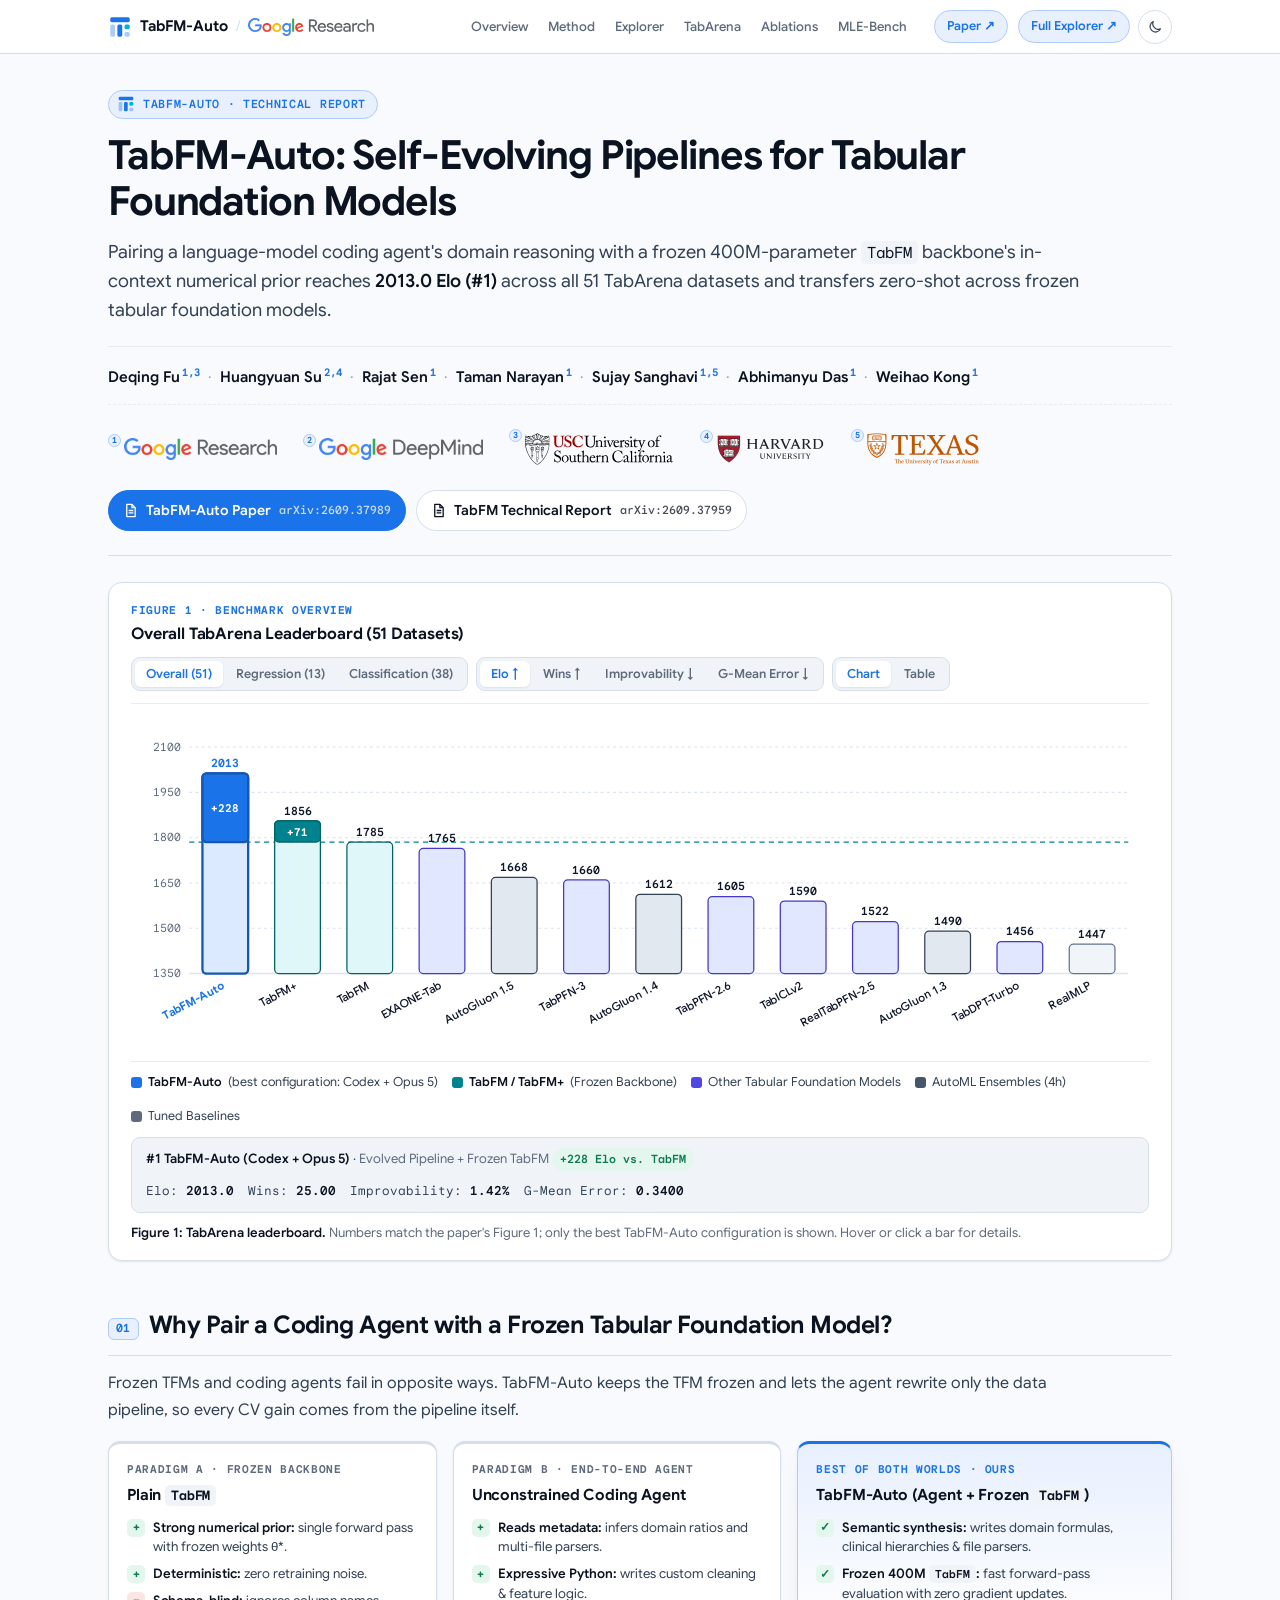
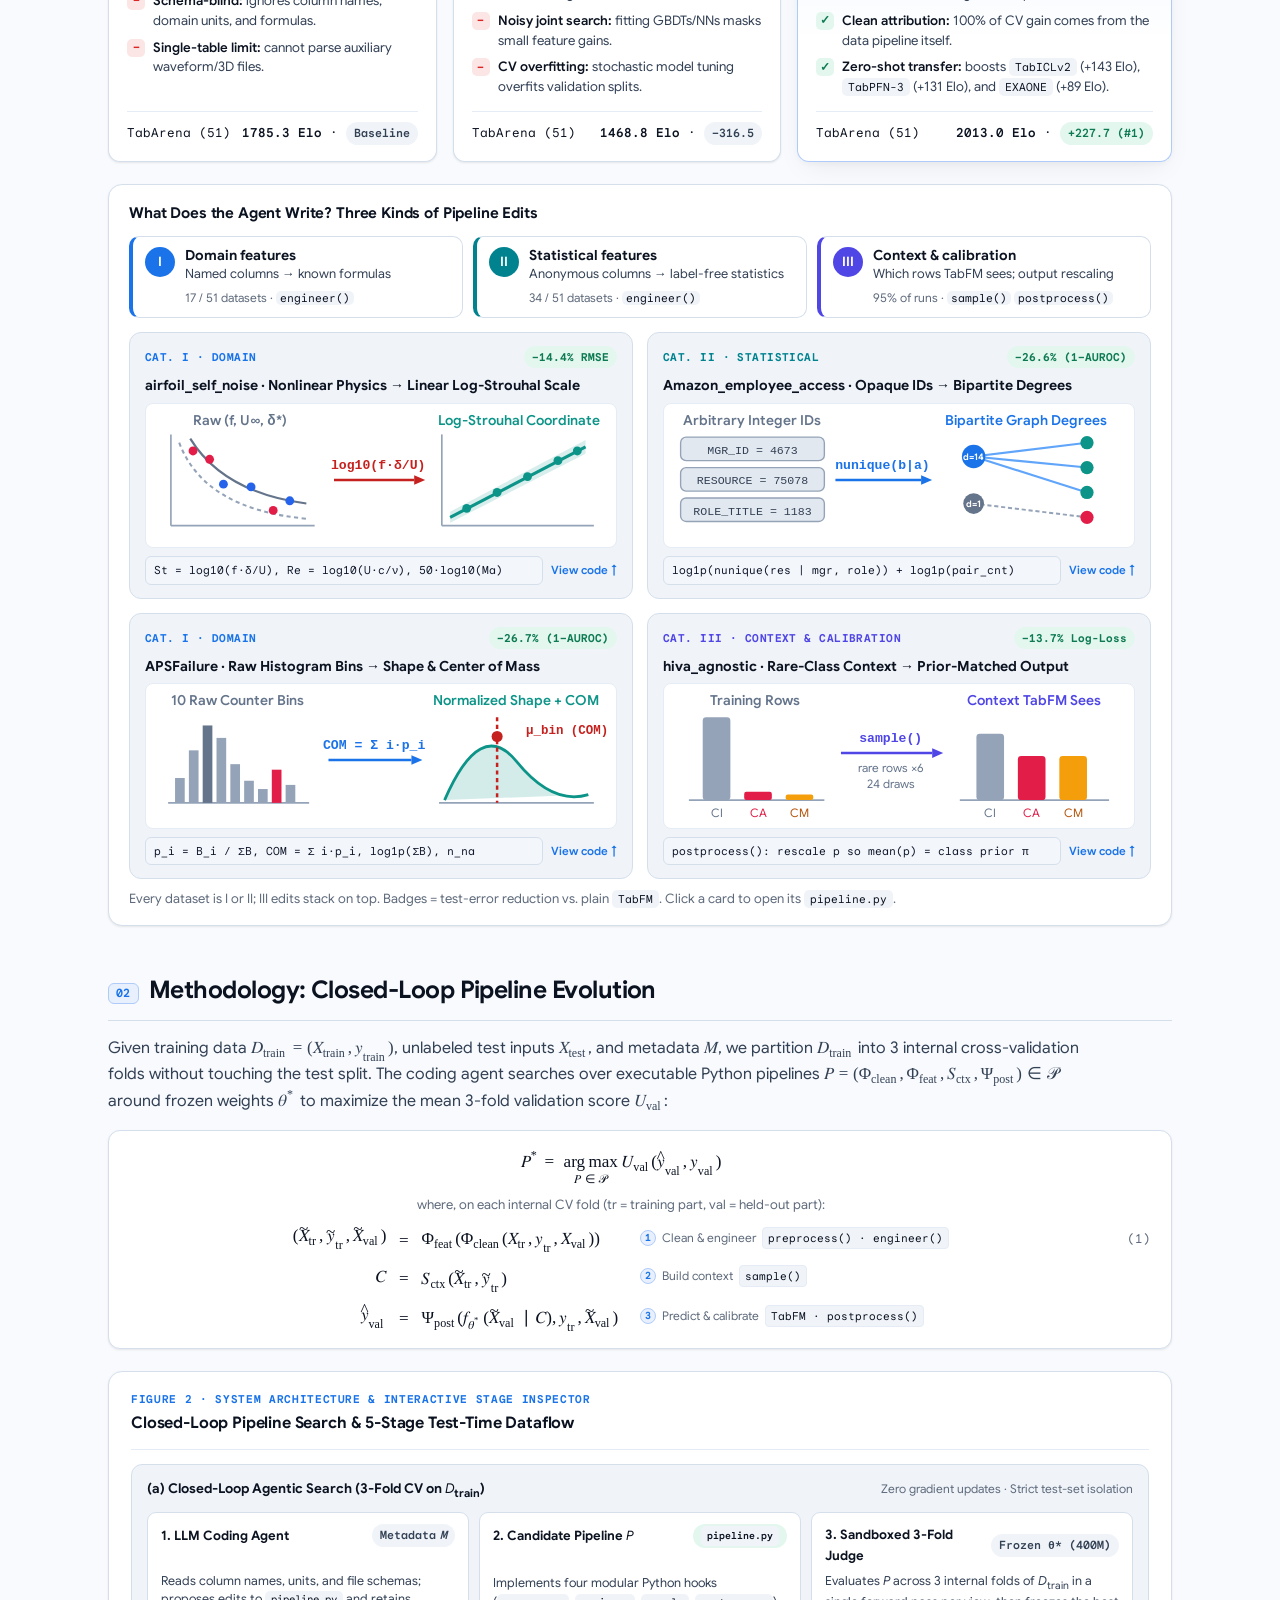
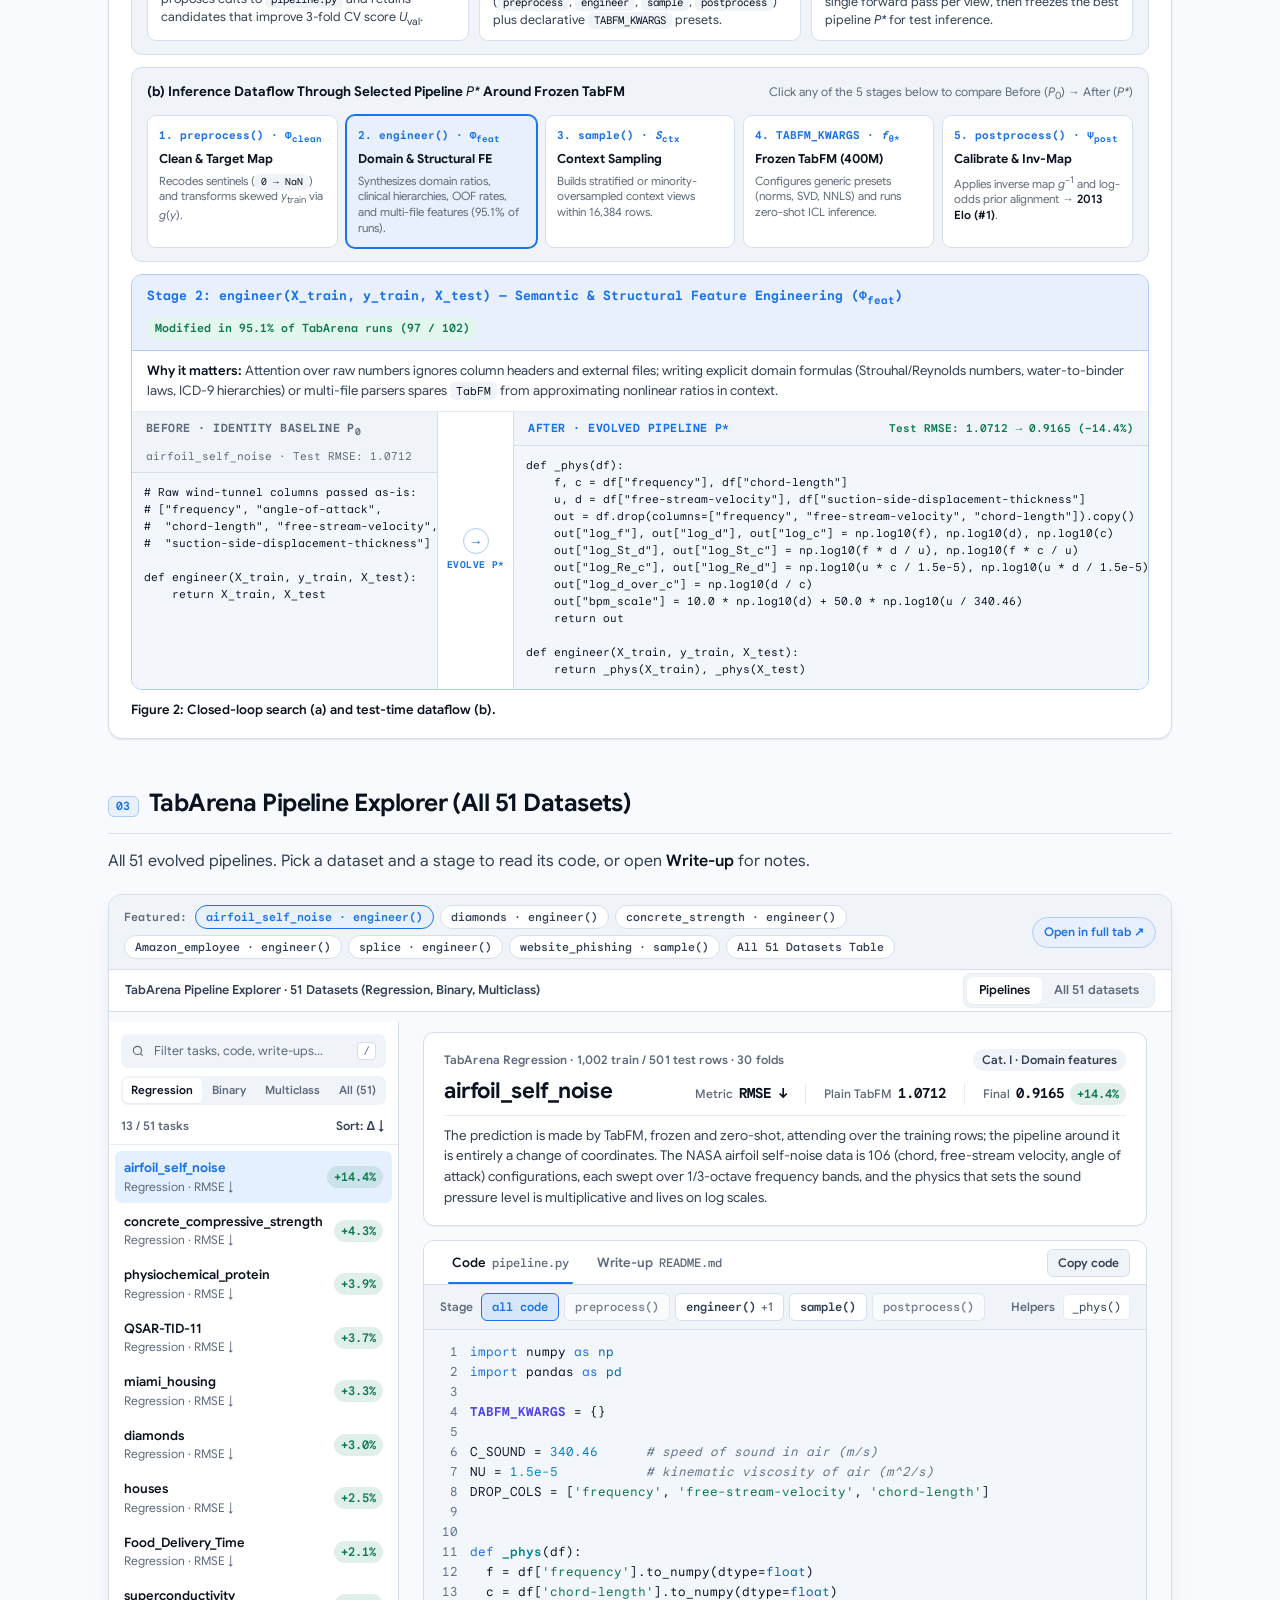
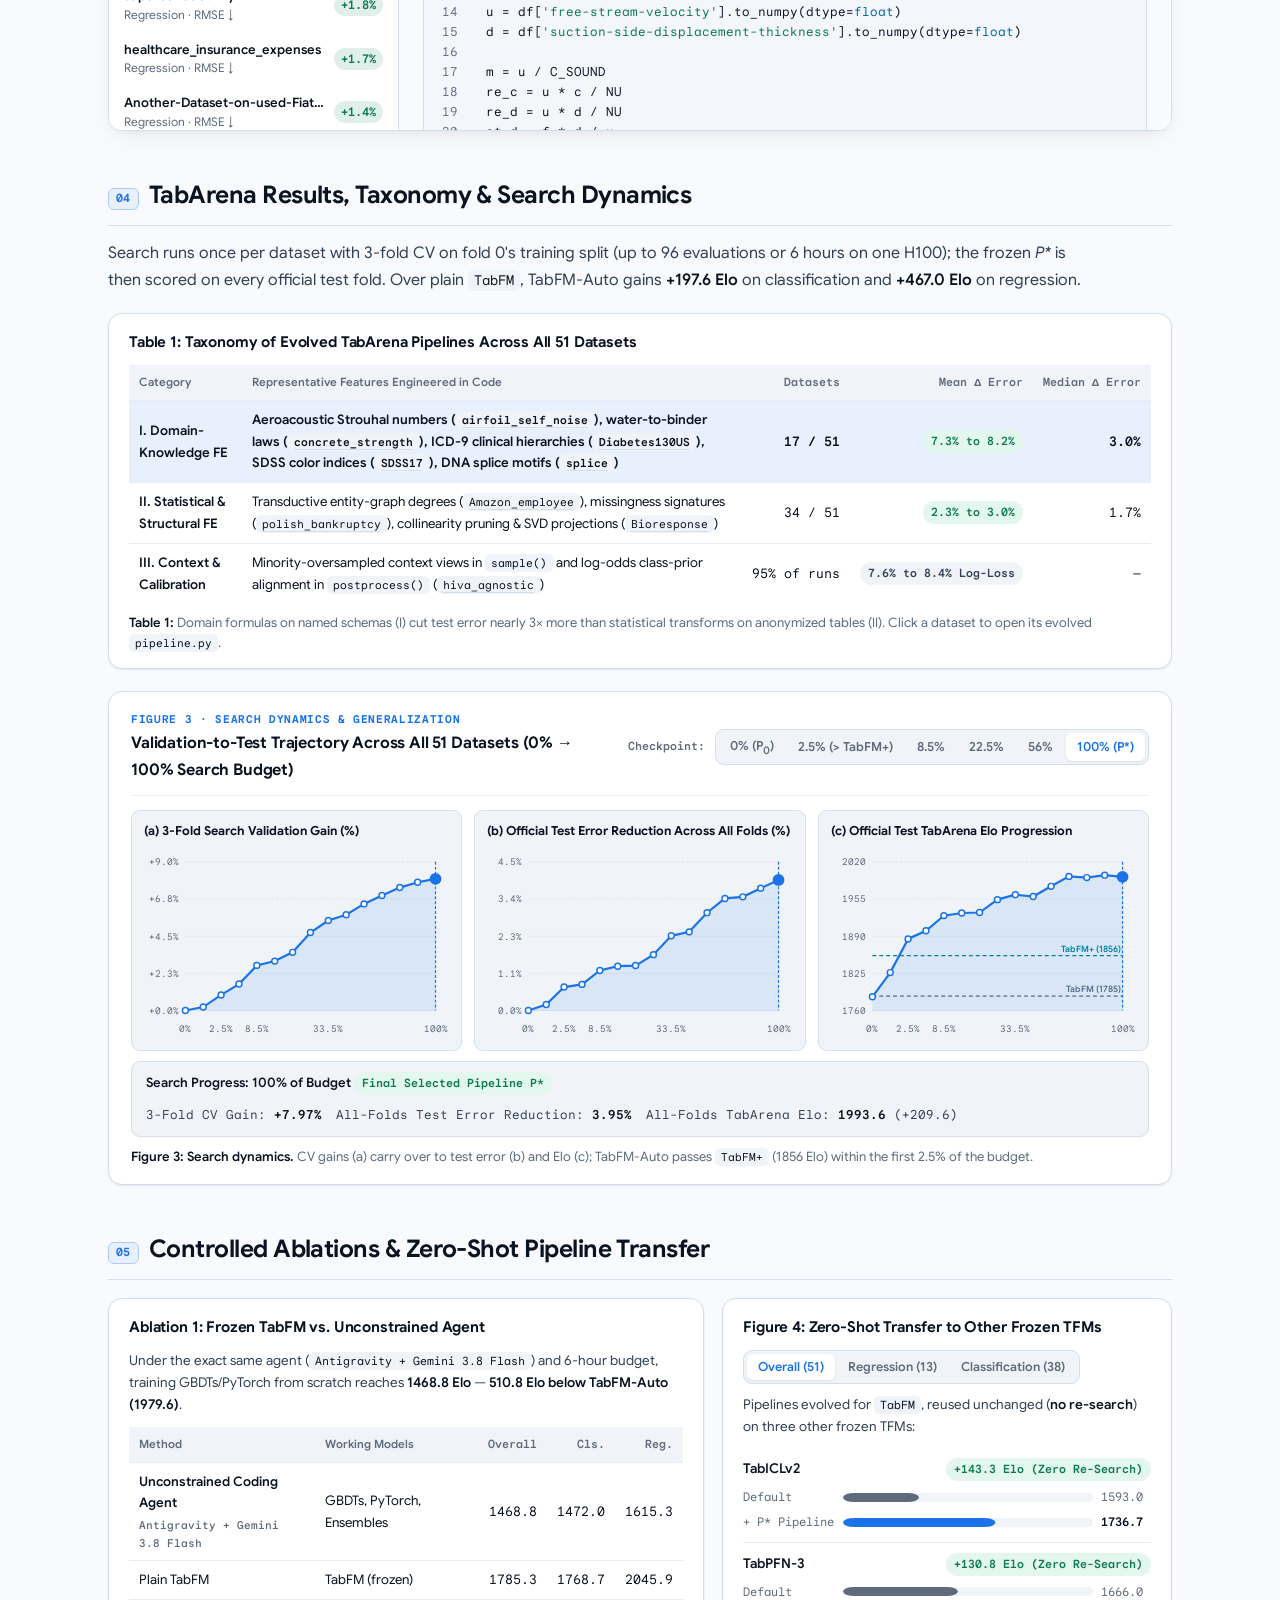
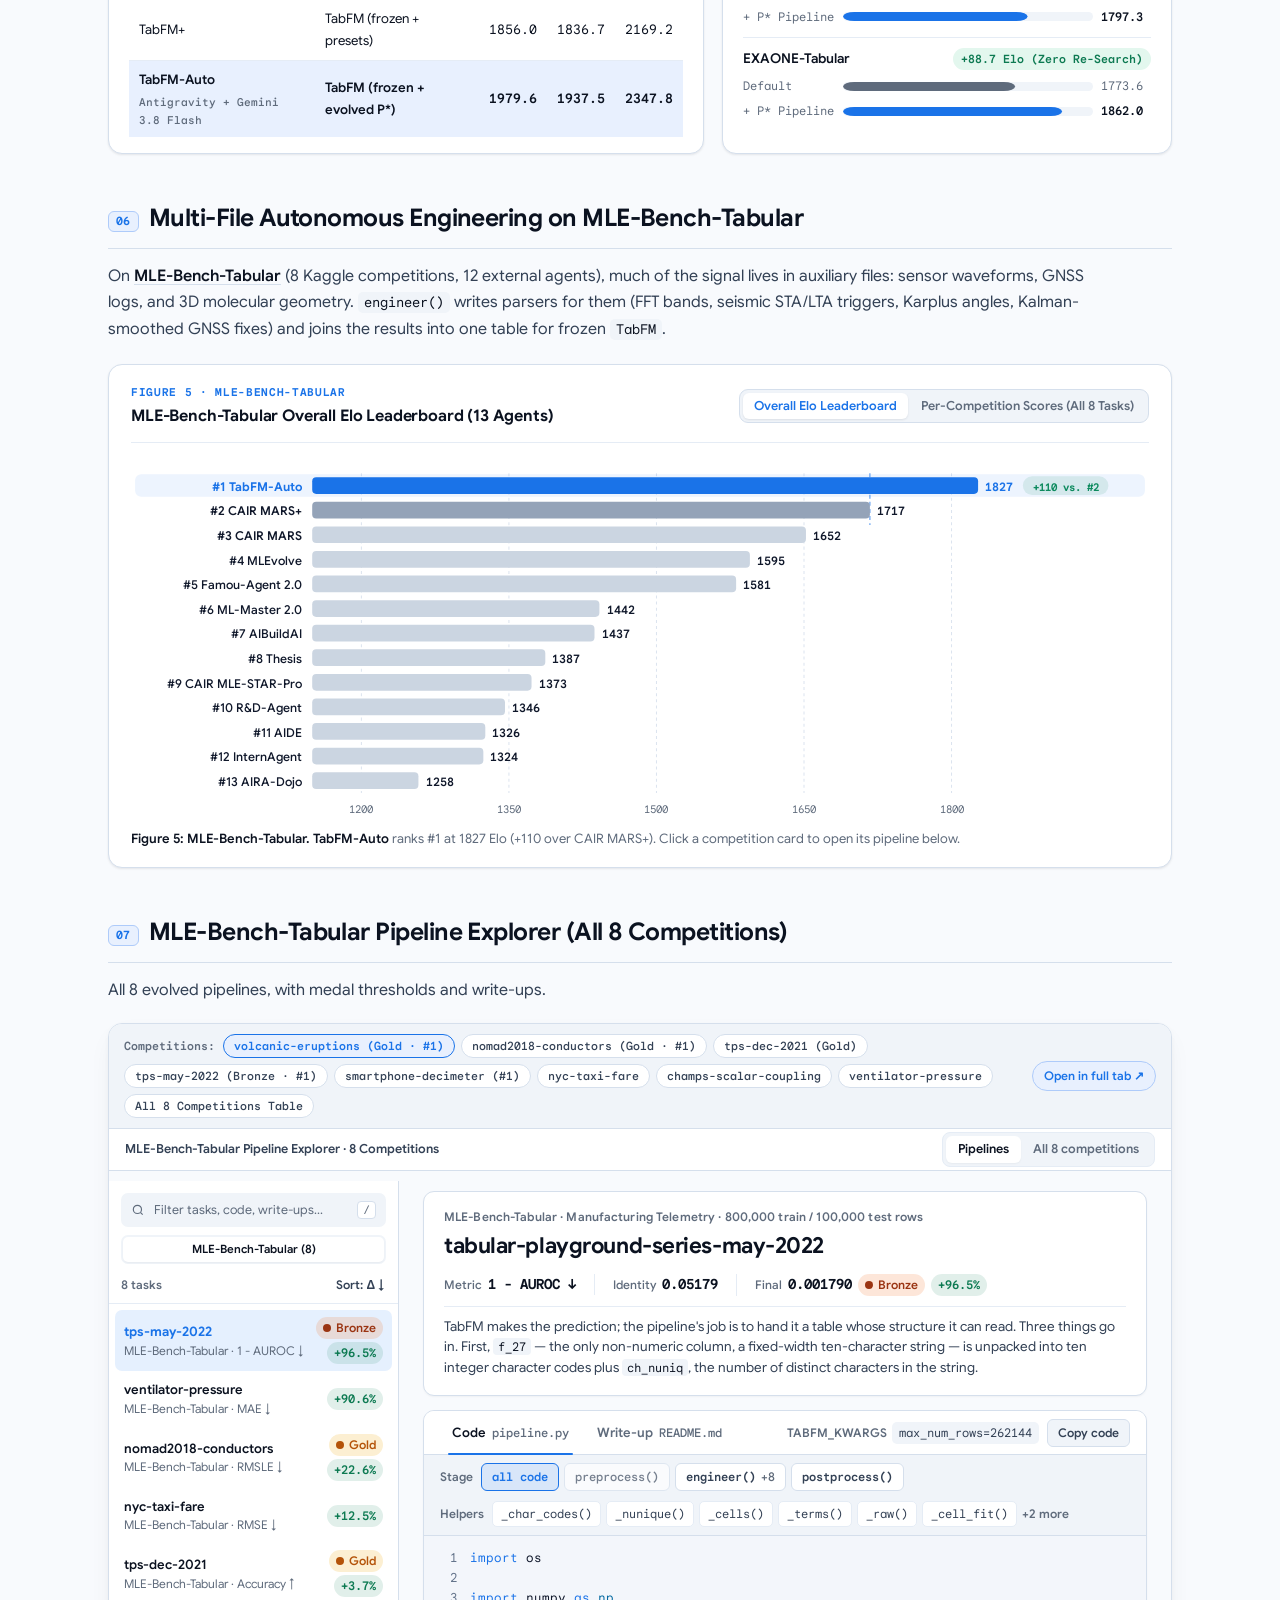
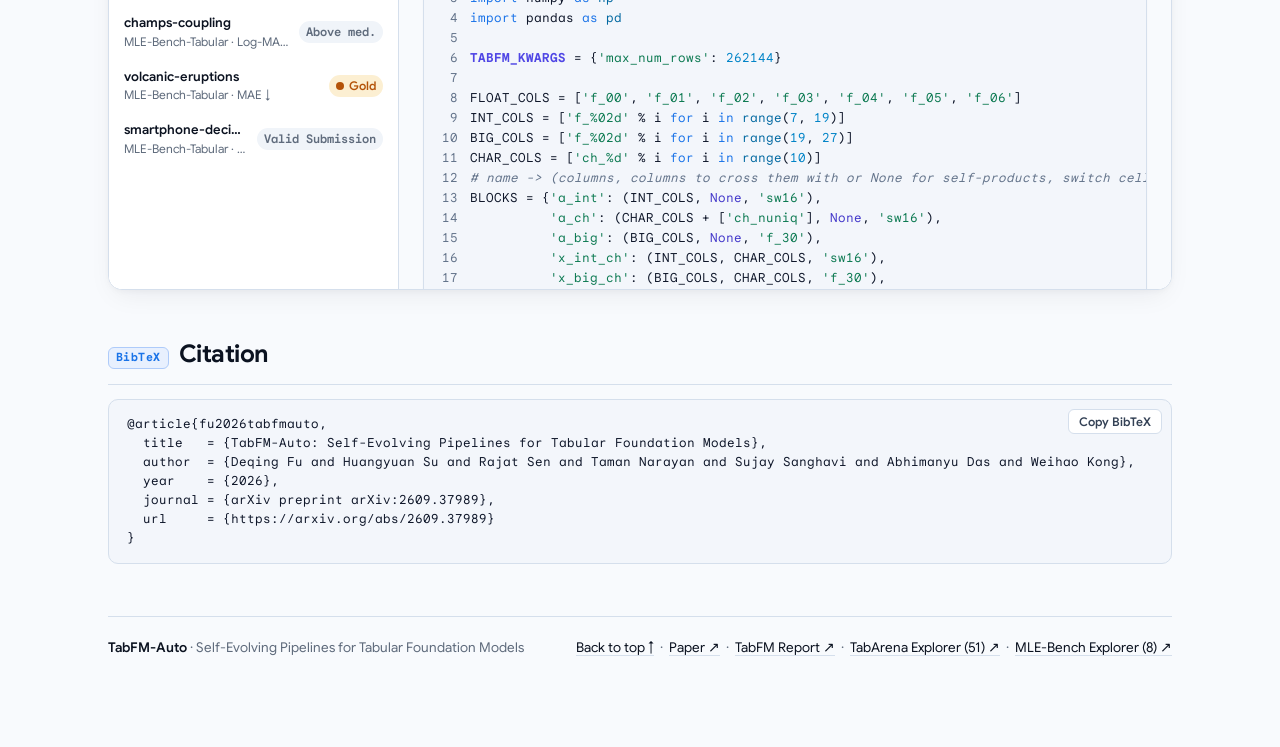
==== commit 22766441: "Figure 1: skip Mitra; ranks as if a single TabFM-Auto configuration" ====
--- a/index.html
+++ b/index.html
@@ -1020,10 +1020,9 @@
       { rank: 8, name: "TabPFN-2.6 (default)", short: "TabPFN-2.6", cat: "tfm", catLabel: "Tabular Foundation Model", elo: 1604.8, wins: 0.28, improv: 9.69, gmean: 0.3896, delta: null },
       { rank: 9, name: "TabICLv2 (default)", short: "TabICLv2", cat: "tfm", catLabel: "Tabular Foundation Model", elo: 1590.1, wins: 1.92, improv: 9.04, gmean: 0.3856, delta: null },
       { rank: 10, name: "RealTabPFN-2.5 (default)", short: "RealTabPFN-2.5", cat: "tfm", catLabel: "Tabular Foundation Model", elo: 1521.9, wins: 0.10, improv: 10.38, gmean: 0.3918, delta: null },
-      { rank: 11, name: "Mitra (default)", short: "Mitra", cat: "tfm", catLabel: "Tabular Foundation Model", elo: 1500.0, wins: null, improv: null, gmean: null, delta: null },
-      { rank: 12, name: "AutoGluon 1.3 (4h)", short: "AutoGluon 1.3", cat: "automl", catLabel: "AutoML Stack (4h)", elo: 1490.3, wins: 0.18, improv: 12.15, gmean: 0.4115, delta: null },
-      { rank: 13, name: "TabDPT-Turbo (default)", short: "TabDPT-Turbo", cat: "tfm", catLabel: "Tabular Foundation Model", elo: 1455.8, wins: 0.67, improv: 13.11, gmean: 0.4127, delta: null },
-      { rank: 14, name: "RealMLP (tuned + ensembled)", short: "RealMLP", cat: "base", catLabel: "Tuned Neural Network", elo: 1447.4, wins: 0.26, improv: 12.83, gmean: 0.4144, delta: null }
+      { rank: 11, name: "AutoGluon 1.3 (4h)", short: "AutoGluon 1.3", cat: "automl", catLabel: "AutoML Stack (4h)", elo: 1490.3, wins: 0.18, improv: 12.15, gmean: 0.4115, delta: null },
+      { rank: 12, name: "TabDPT-Turbo (default)", short: "TabDPT-Turbo", cat: "tfm", catLabel: "Tabular Foundation Model", elo: 1455.8, wins: 0.67, improv: 13.11, gmean: 0.4127, delta: null },
+      { rank: 13, name: "RealMLP (tuned + ensembled)", short: "RealMLP", cat: "base", catLabel: "Tuned Neural Network", elo: 1447.4, wins: 0.26, improv: 12.83, gmean: 0.4144, delta: null }
     ],
     regression: [
       { rank: 1, name: "TabFM-Auto (Codex + Opus 5)", short: "TabFM-Auto", cat: "auto", catLabel: "Evolved Pipeline + Frozen TabFM", elo: 2512.9, wins: 11.12, improv: 0.00, gmean: 15.8568, delta: "+467" },
@@ -1051,9 +1050,8 @@
       { rank: 8, name: "TabPFN-2.6 (default)", short: "TabPFN-2.6", cat: "tfm", catLabel: "Tabular Foundation Model", elo: 1586.9, wins: 0.14, improv: 11.72, gmean: 0.1075, delta: null },
       { rank: 9, name: "TabICLv2 (default)", short: "TabICLv2", cat: "tfm", catLabel: "Tabular Foundation Model", elo: 1583.6, wins: 1.08, improv: 10.88, gmean: 0.1060, delta: null },
       { rank: 10, name: "RealTabPFN-2.5 (default)", short: "RealTabPFN-2.5", cat: "tfm", catLabel: "Tabular Foundation Model", elo: 1533.5, wins: 0.07, improv: 12.11, gmean: 0.1077, delta: null },
-      { rank: 11, name: "Mitra (default)", short: "Mitra", cat: "tfm", catLabel: "Tabular Foundation Model", elo: 1515.0, wins: null, improv: null, gmean: null, delta: null },
-      { rank: 12, name: "AutoGluon 1.3 (4h)", short: "AutoGluon 1.3", cat: "automl", catLabel: "AutoML Stack (4h)", elo: 1473.4, wins: 0.14, improv: 14.24, gmean: 0.1147, delta: null },
-      { rank: 13, name: "RealMLP (tuned + ensembled)", short: "RealMLP", cat: "base", catLabel: "Tuned Neural Network", elo: 1435.2, wins: 0.19, improv: 15.37, gmean: 0.1161, delta: null }
+      { rank: 11, name: "AutoGluon 1.3 (4h)", short: "AutoGluon 1.3", cat: "automl", catLabel: "AutoML Stack (4h)", elo: 1473.4, wins: 0.14, improv: 14.24, gmean: 0.1147, delta: null },
+      { rank: 12, name: "RealMLP (tuned + ensembled)", short: "RealMLP", cat: "base", catLabel: "Tuned Neural Network", elo: 1435.2, wins: 0.19, improv: 15.37, gmean: 0.1161, delta: null }
     ]
   };
 
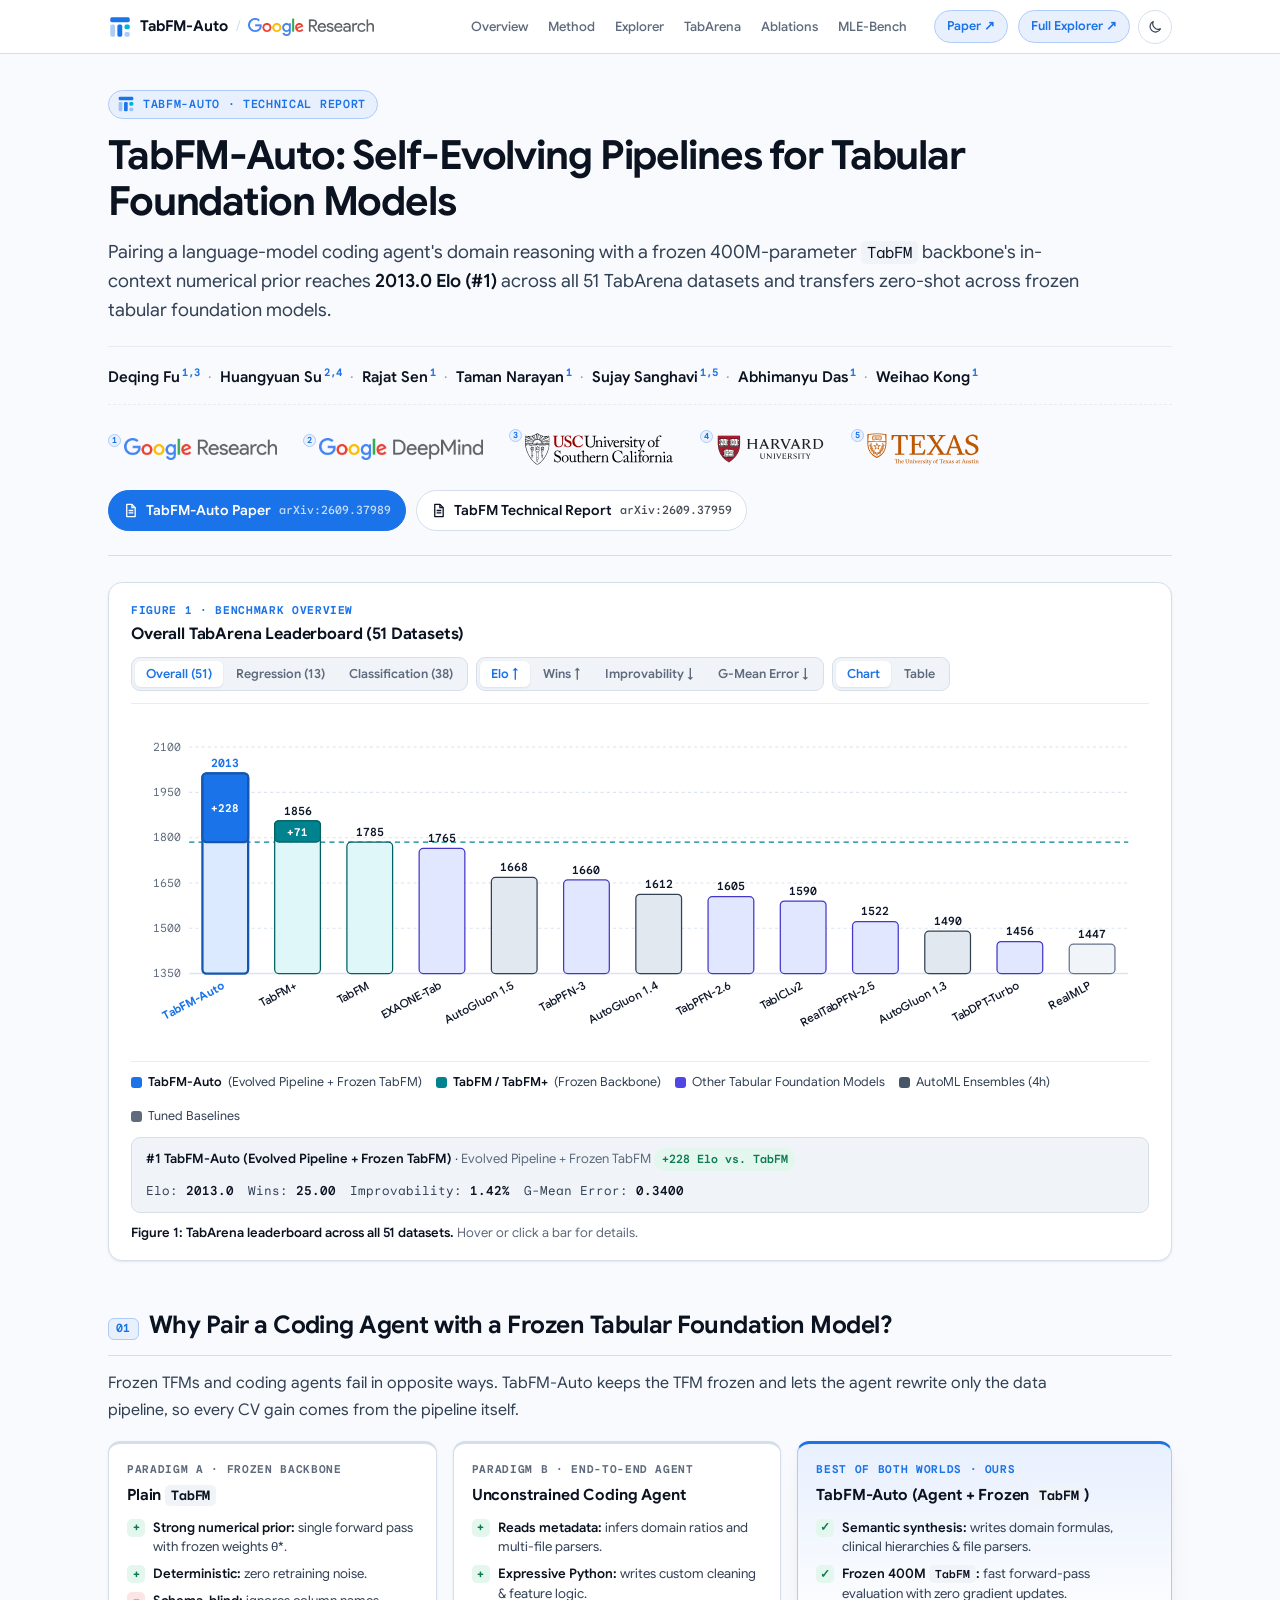
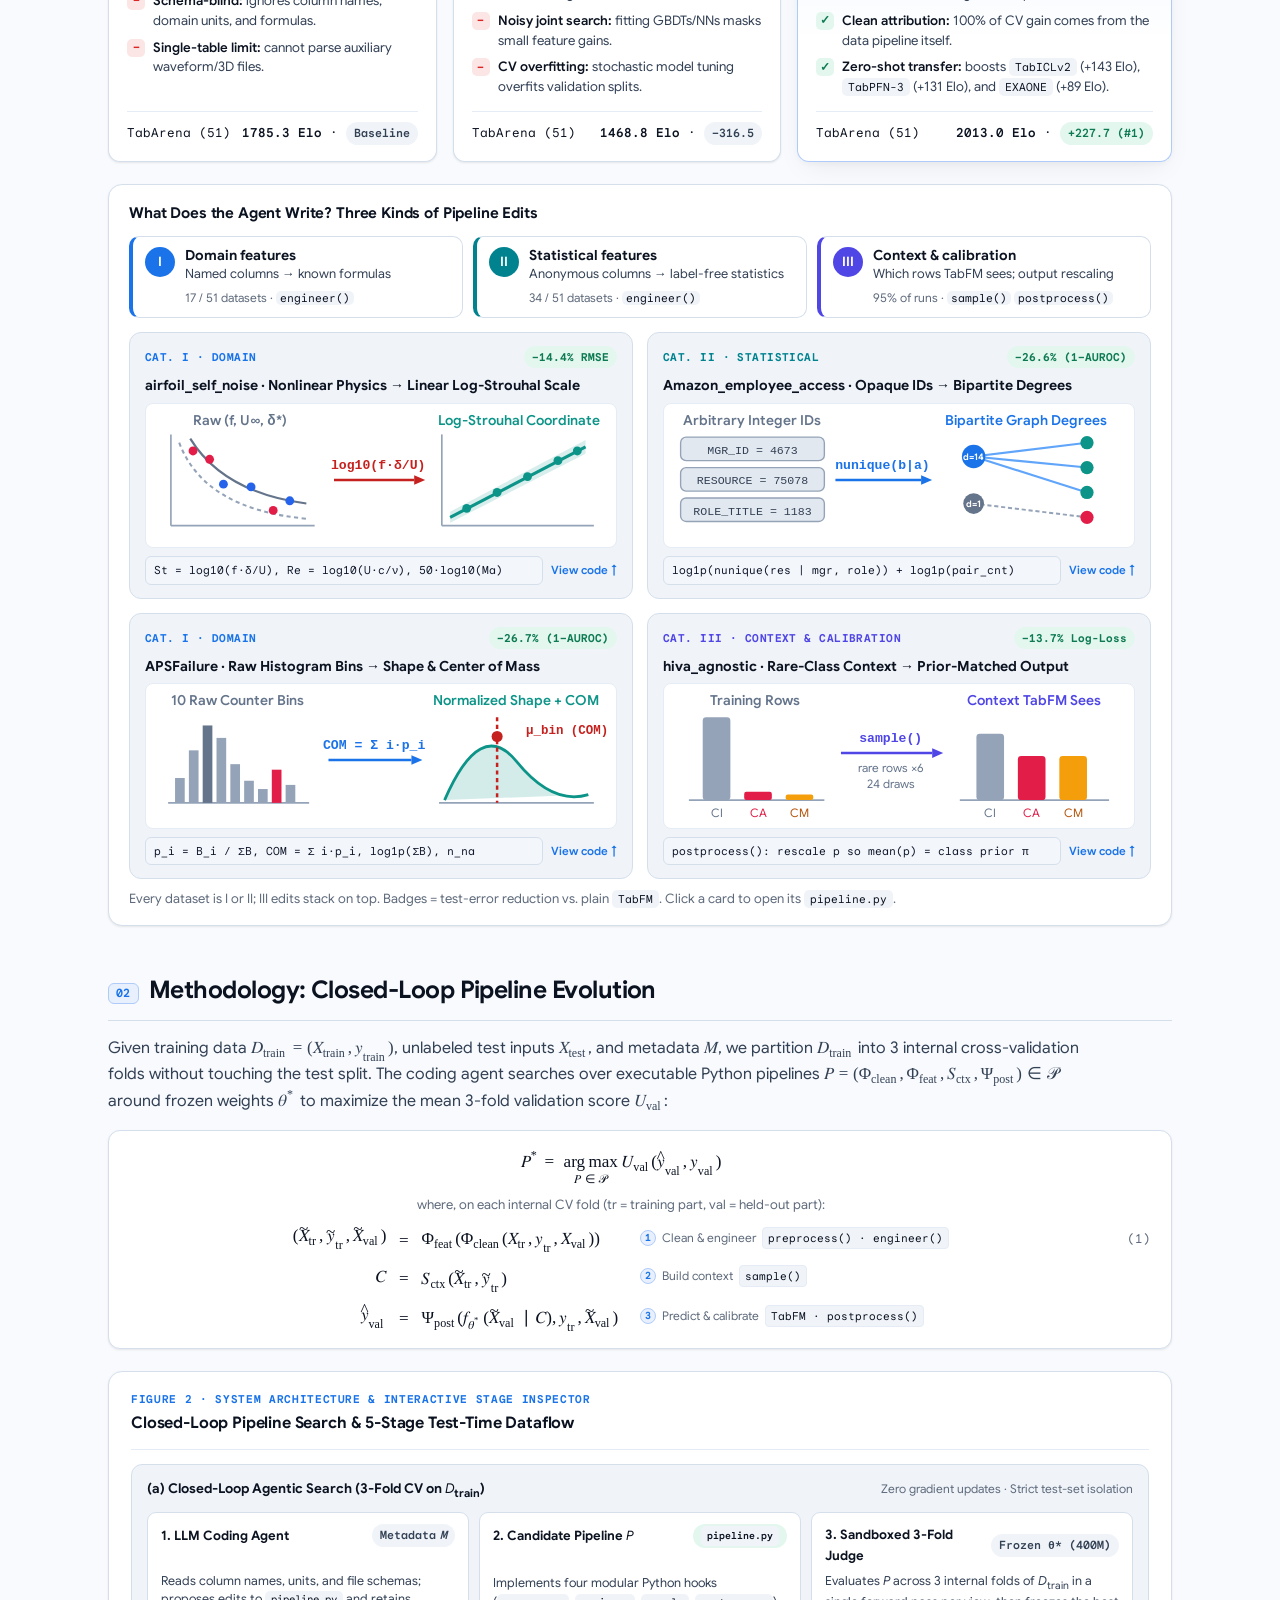
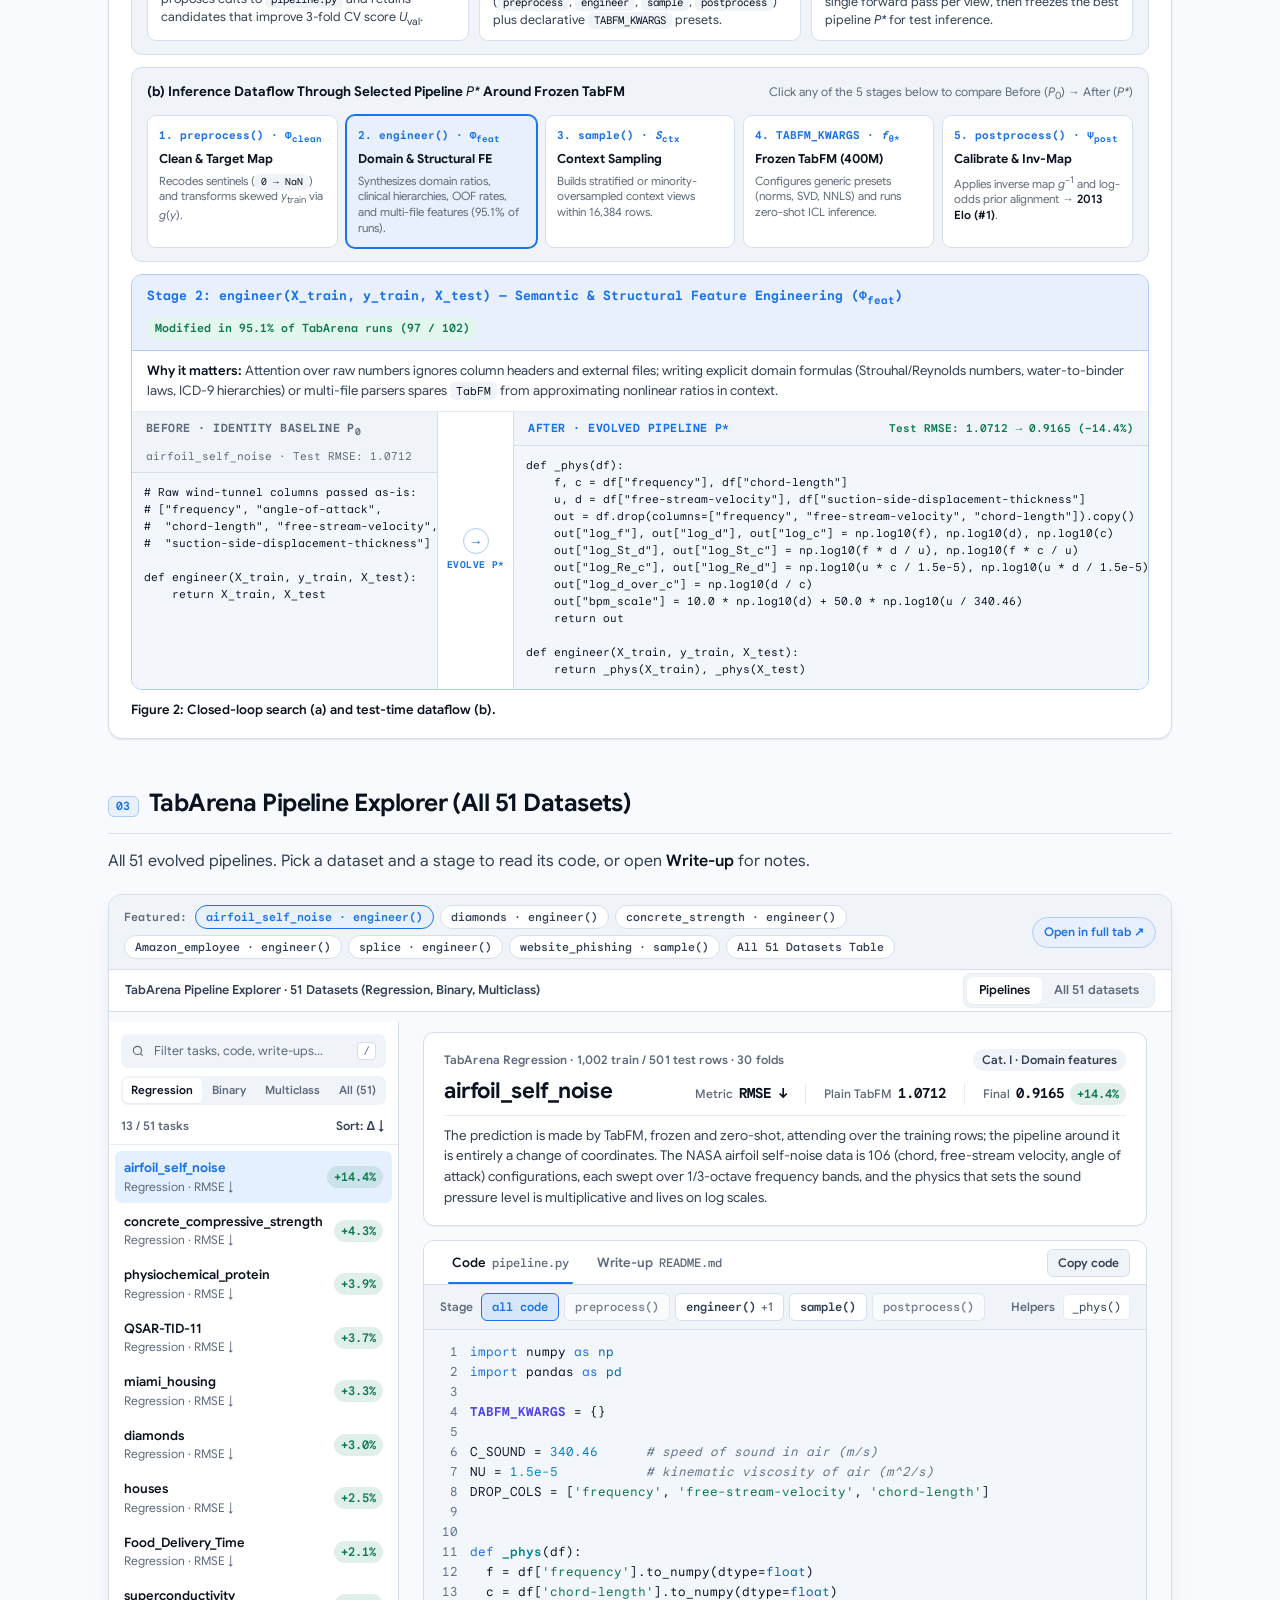
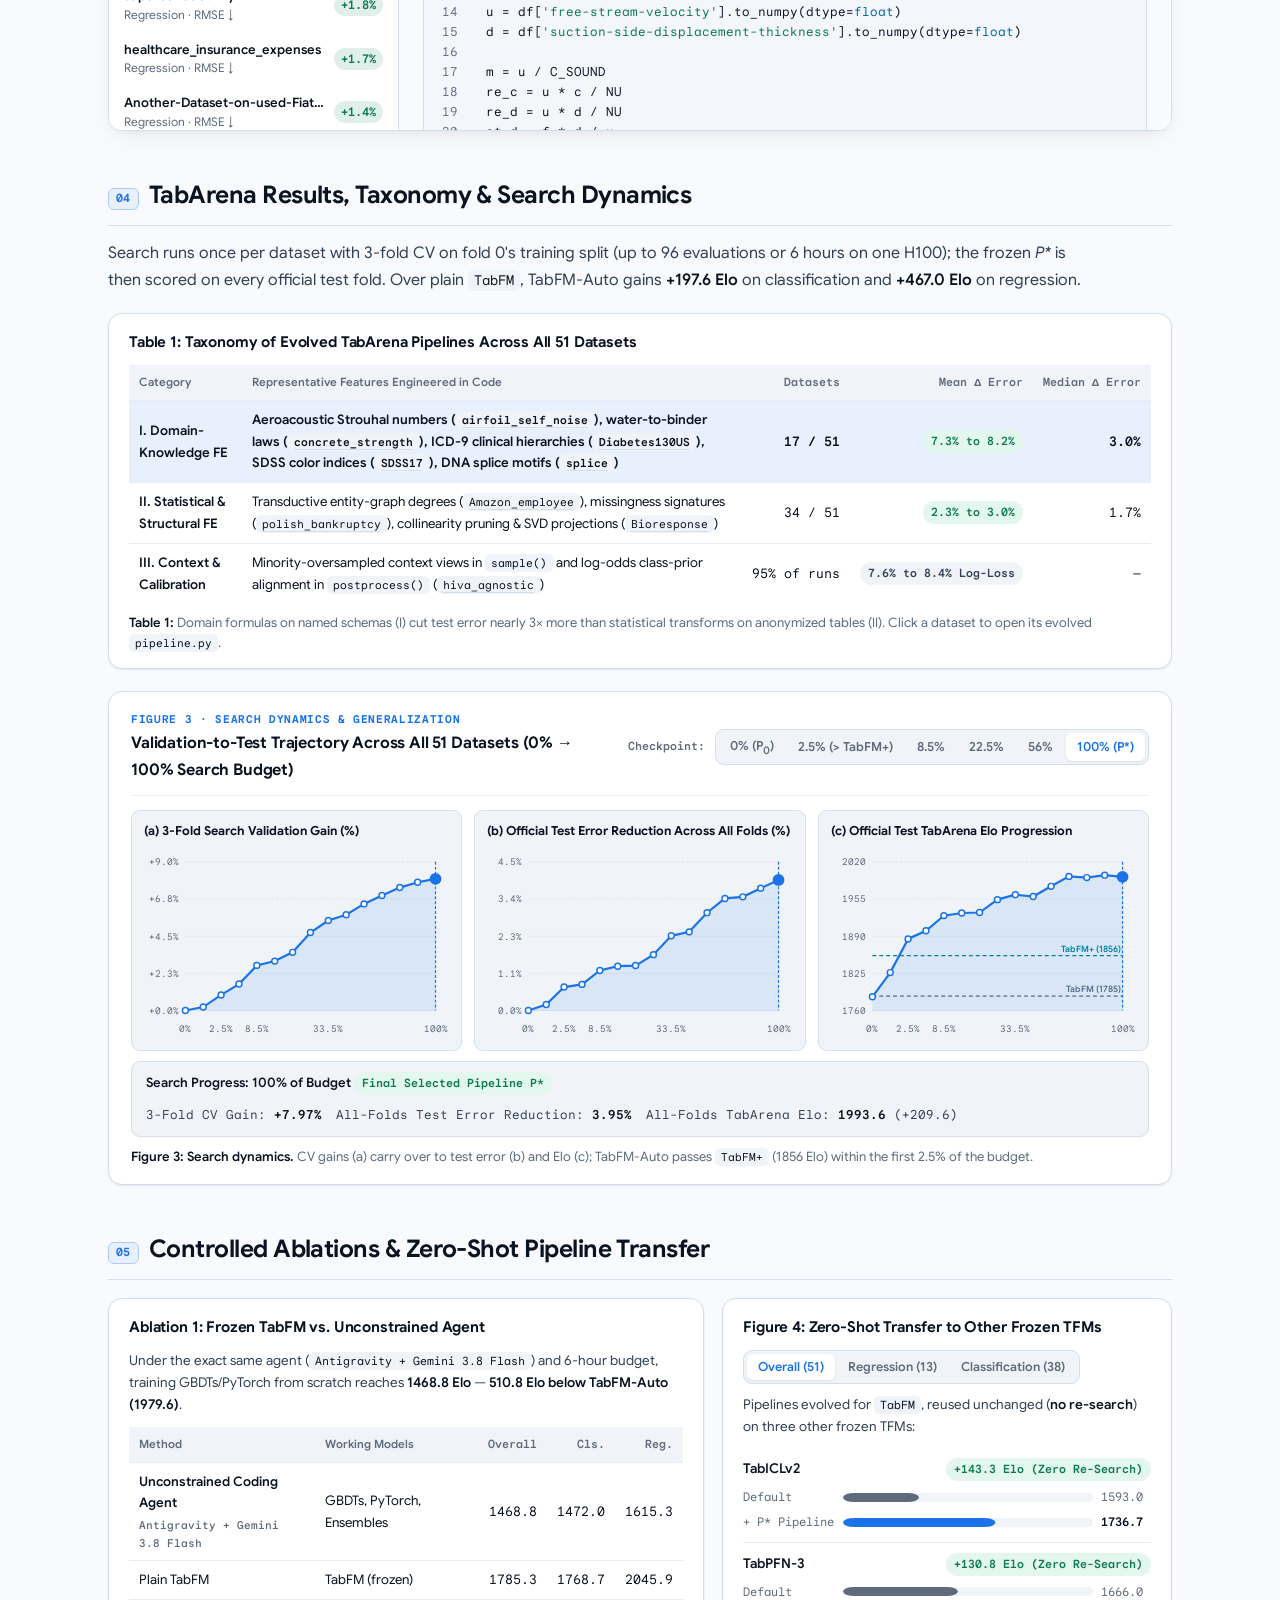
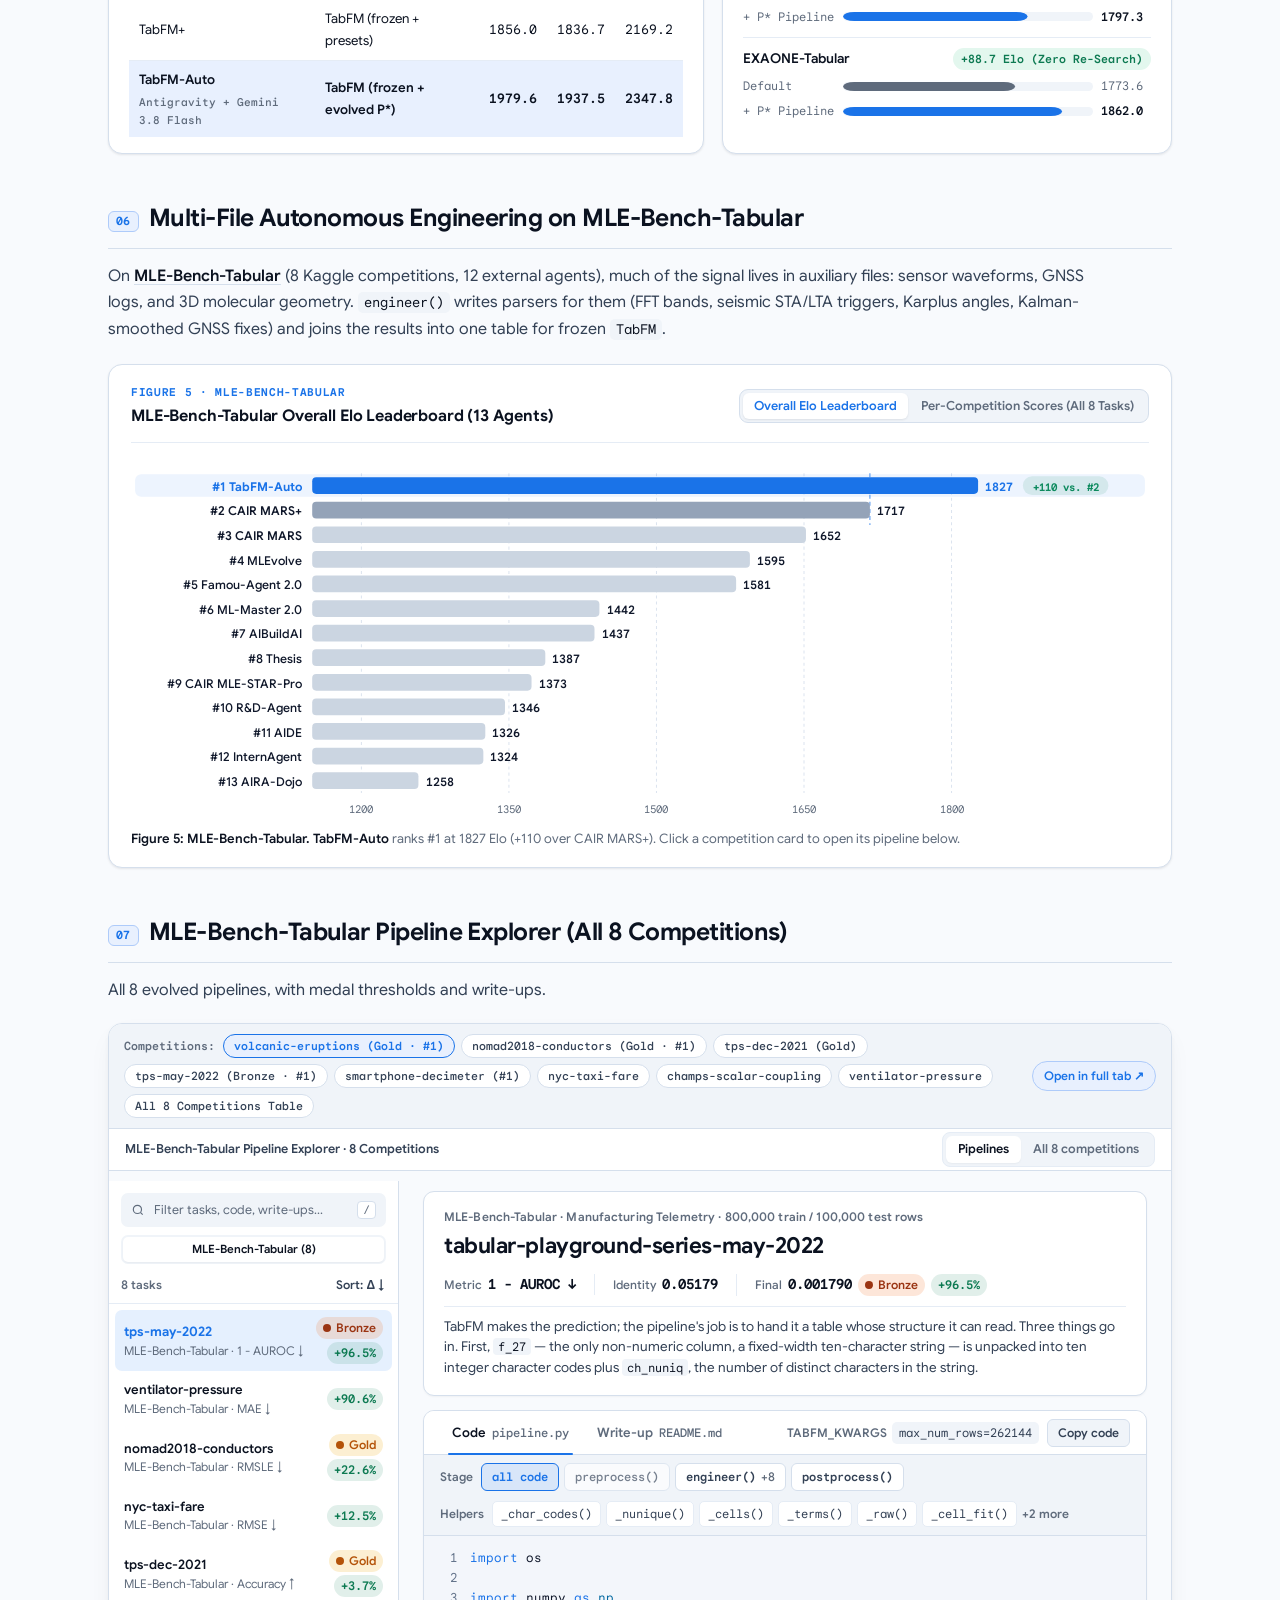
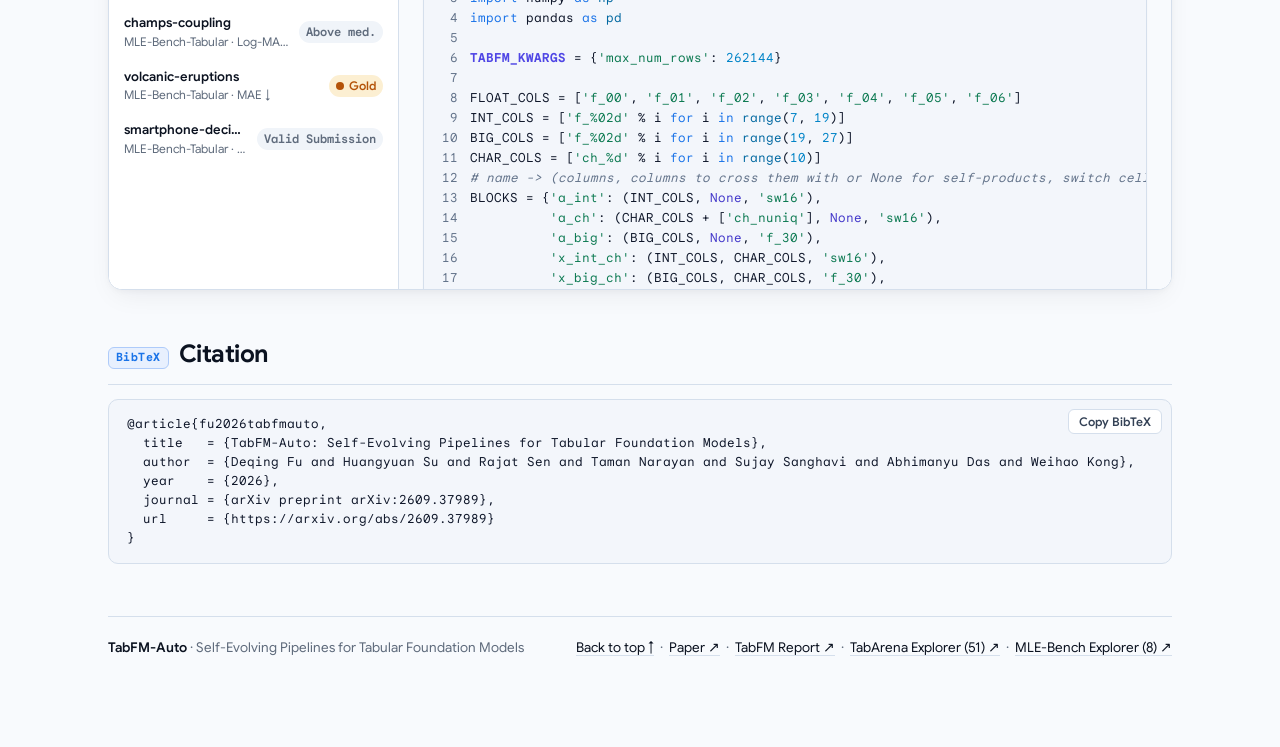
==== commit a7ce100b: "Figure 1: drop configuration name from labels, legend, and caption" ====
--- a/index.html
+++ b/index.html
@@ -139,7 +139,7 @@
       <div class="fig-svg-wrap" id="fig1-svg-wrap"></div>
 
       <div class="fig-legend">
-        <span class="leg-item"><span class="leg-swatch sw-auto"></span><strong>TabFM-Auto</strong> (best configuration: Codex + Opus 5)</span>
+        <span class="leg-item"><span class="leg-swatch sw-auto"></span><strong>TabFM-Auto</strong> (Evolved Pipeline + Frozen TabFM)</span>
         <span class="leg-item"><span class="leg-swatch sw-tabfm"></span><strong>TabFM / TabFM+</strong> (Frozen Backbone)</span>
         <span class="leg-item"><span class="leg-swatch sw-tfm"></span>Other Tabular Foundation Models</span>
         <span class="leg-item"><span class="leg-swatch sw-automl"></span>AutoML Ensembles (4h)</span>
@@ -169,7 +169,7 @@
     </div>
 
     <div class="fig-caption">
-      <strong>Figure 1: TabArena leaderboard.</strong> Numbers match the paper's Figure 1; only the best TabFM-Auto configuration is shown. Hover or click a bar for details.
+      <strong>Figure 1: TabArena leaderboard across all 51 datasets.</strong> Hover or click a bar for details.
     </div>
   </section>
 
@@ -1010,8 +1010,8 @@
   /* ===== 4. Interactive Figure 1: TabArena Leaderboard Chart & Table ===== */
   const TABARENA_DATA = {
     overall: [
-      { rank: 1, name: "TabFM-Auto (Codex + Opus 5)", short: "TabFM-Auto", cat: "auto", catLabel: "Evolved Pipeline + Frozen TabFM", elo: 2013.0, wins: 25.00, improv: 1.42, gmean: 0.3400, delta: "+228" },
-      { rank: 2, name: "TabFM+ (Frozen + Generic Presets)", short: "TabFM+", cat: "tabfm", catLabel: "Frozen TabFM + Generic Presets", elo: 1856.0, wins: 17.58, improv: 2.20, gmean: 0.3513, delta: "+71" },
+      { rank: 1, name: "TabFM-Auto (Evolved Pipeline + Frozen TabFM)", short: "TabFM-Auto", cat: "auto", catLabel: "Evolved Pipeline + Frozen TabFM", elo: 2013.0, wins: 25.00, improv: 1.42, gmean: 0.3400, delta: "+228" },
+      { rank: 2, name: "TabFM+ (Frozen + Generic Wrapper Presets)", short: "TabFM+", cat: "tabfm", catLabel: "Frozen TabFM + Generic Presets", elo: 1856.0, wins: 17.58, improv: 2.20, gmean: 0.3513, delta: "+71" },
       { rank: 3, name: "TabFM (Plain Frozen Backbone)", short: "TabFM", cat: "tabfm", catLabel: "Tabular Foundation Model", elo: 1785.3, wins: 9.74, improv: 3.20, gmean: 0.3550, delta: null },
       { rank: 4, name: "EXAONE-Tabular (default)", short: "EXAONE-Tab", cat: "tfm", catLabel: "Tabular Foundation Model", elo: 1764.6, wins: 5.56, improv: 6.05, gmean: 0.3703, delta: null },
       { rank: 5, name: "AutoGluon 1.5 (extreme, 4h)", short: "AutoGluon 1.5", cat: "automl", catLabel: "AutoML Stack (4h)", elo: 1668.4, wins: 2.11, improv: 6.79, gmean: 0.3718, delta: null },
@@ -1025,8 +1025,8 @@
       { rank: 13, name: "RealMLP (tuned + ensembled)", short: "RealMLP", cat: "base", catLabel: "Tuned Neural Network", elo: 1447.4, wins: 0.26, improv: 12.83, gmean: 0.4144, delta: null }
     ],
     regression: [
-      { rank: 1, name: "TabFM-Auto (Codex + Opus 5)", short: "TabFM-Auto", cat: "auto", catLabel: "Evolved Pipeline + Frozen TabFM", elo: 2512.9, wins: 11.12, improv: 0.00, gmean: 15.8568, delta: "+467" },
-      { rank: 2, name: "TabFM+ (Frozen + Generic Presets)", short: "TabFM+", cat: "tabfm", catLabel: "Frozen TabFM + Generic Presets", elo: 2169.2, wins: 5.33, improv: 0.14, gmean: 16.1739, delta: "+123" },
+      { rank: 1, name: "TabFM-Auto (Evolved Pipeline + Frozen TabFM)", short: "TabFM-Auto", cat: "auto", catLabel: "Evolved Pipeline + Frozen TabFM", elo: 2512.9, wins: 11.12, improv: 0.00, gmean: 15.8568, delta: "+467" },
+      { rank: 2, name: "TabFM+ (Frozen + Generic Wrapper Presets)", short: "TabFM+", cat: "tabfm", catLabel: "Frozen TabFM + Generic Presets", elo: 2169.2, wins: 5.33, improv: 0.14, gmean: 16.1739, delta: "+123" },
       { rank: 3, name: "TabFM (Plain Frozen Backbone)", short: "TabFM", cat: "tabfm", catLabel: "Tabular Foundation Model", elo: 2045.9, wins: 1.80, improv: 1.43, gmean: 16.3960, delta: null },
       { rank: 4, name: "EXAONE-Tabular (default)", short: "EXAONE-Tab", cat: "tfm", catLabel: "Tabular Foundation Model", elo: 1967.8, wins: 1.17, improv: 2.46, gmean: 16.5787, delta: null },
       { rank: 5, name: "TabPFN-3 (default)", short: "TabPFN-3", cat: "tfm", catLabel: "Tabular Foundation Model", elo: 1863.1, wins: 0.71, improv: 2.15, gmean: 16.5095, delta: null },
@@ -1040,8 +1040,8 @@
       { rank: 13, name: "RealTabPFN-2.5 (default)", short: "RealTabPFN-2.5", cat: "tfm", catLabel: "Tabular Foundation Model", elo: 1579.4, wins: 0.00, improv: 5.32, gmean: 17.0780, delta: null }
     ],
     classification: [
-      { rank: 1, name: "TabFM-Auto (Codex + Opus 5)", short: "TabFM-Auto", cat: "auto", catLabel: "Evolved Pipeline + Frozen TabFM", elo: 1966.3, wins: 13.84, improv: 1.91, gmean: 0.0913, delta: "+198" },
-      { rank: 2, name: "TabFM+ (Frozen + Generic Presets)", short: "TabFM+", cat: "tabfm", catLabel: "Frozen TabFM + Generic Presets", elo: 1836.7, wins: 12.22, improv: 2.91, gmean: 0.0948, delta: "+68" },
+      { rank: 1, name: "TabFM-Auto (Evolved Pipeline + Frozen TabFM)", short: "TabFM-Auto", cat: "auto", catLabel: "Evolved Pipeline + Frozen TabFM", elo: 1966.3, wins: 13.84, improv: 1.91, gmean: 0.0913, delta: "+198" },
+      { rank: 2, name: "TabFM+ (Frozen + Generic Wrapper Presets)", short: "TabFM+", cat: "tabfm", catLabel: "Frozen TabFM + Generic Presets", elo: 1836.7, wins: 12.22, improv: 2.91, gmean: 0.0948, delta: "+68" },
       { rank: 3, name: "TabFM (Plain Frozen Backbone)", short: "TabFM", cat: "tabfm", catLabel: "Tabular Foundation Model", elo: 1768.7, wins: 7.91, improv: 3.80, gmean: 0.0957, delta: null },
       { rank: 4, name: "EXAONE-Tabular (default)", short: "EXAONE-Tab", cat: "tfm", catLabel: "Tabular Foundation Model", elo: 1759.5, wins: 4.39, improv: 7.28, gmean: 0.1009, delta: null },
       { rank: 5, name: "AutoGluon 1.5 (extreme, 4h)", short: "AutoGluon 1.5", cat: "automl", catLabel: "AutoML Stack (4h)", elo: 1664.6, wins: 1.72, improv: 7.86, gmean: 0.1010, delta: null },
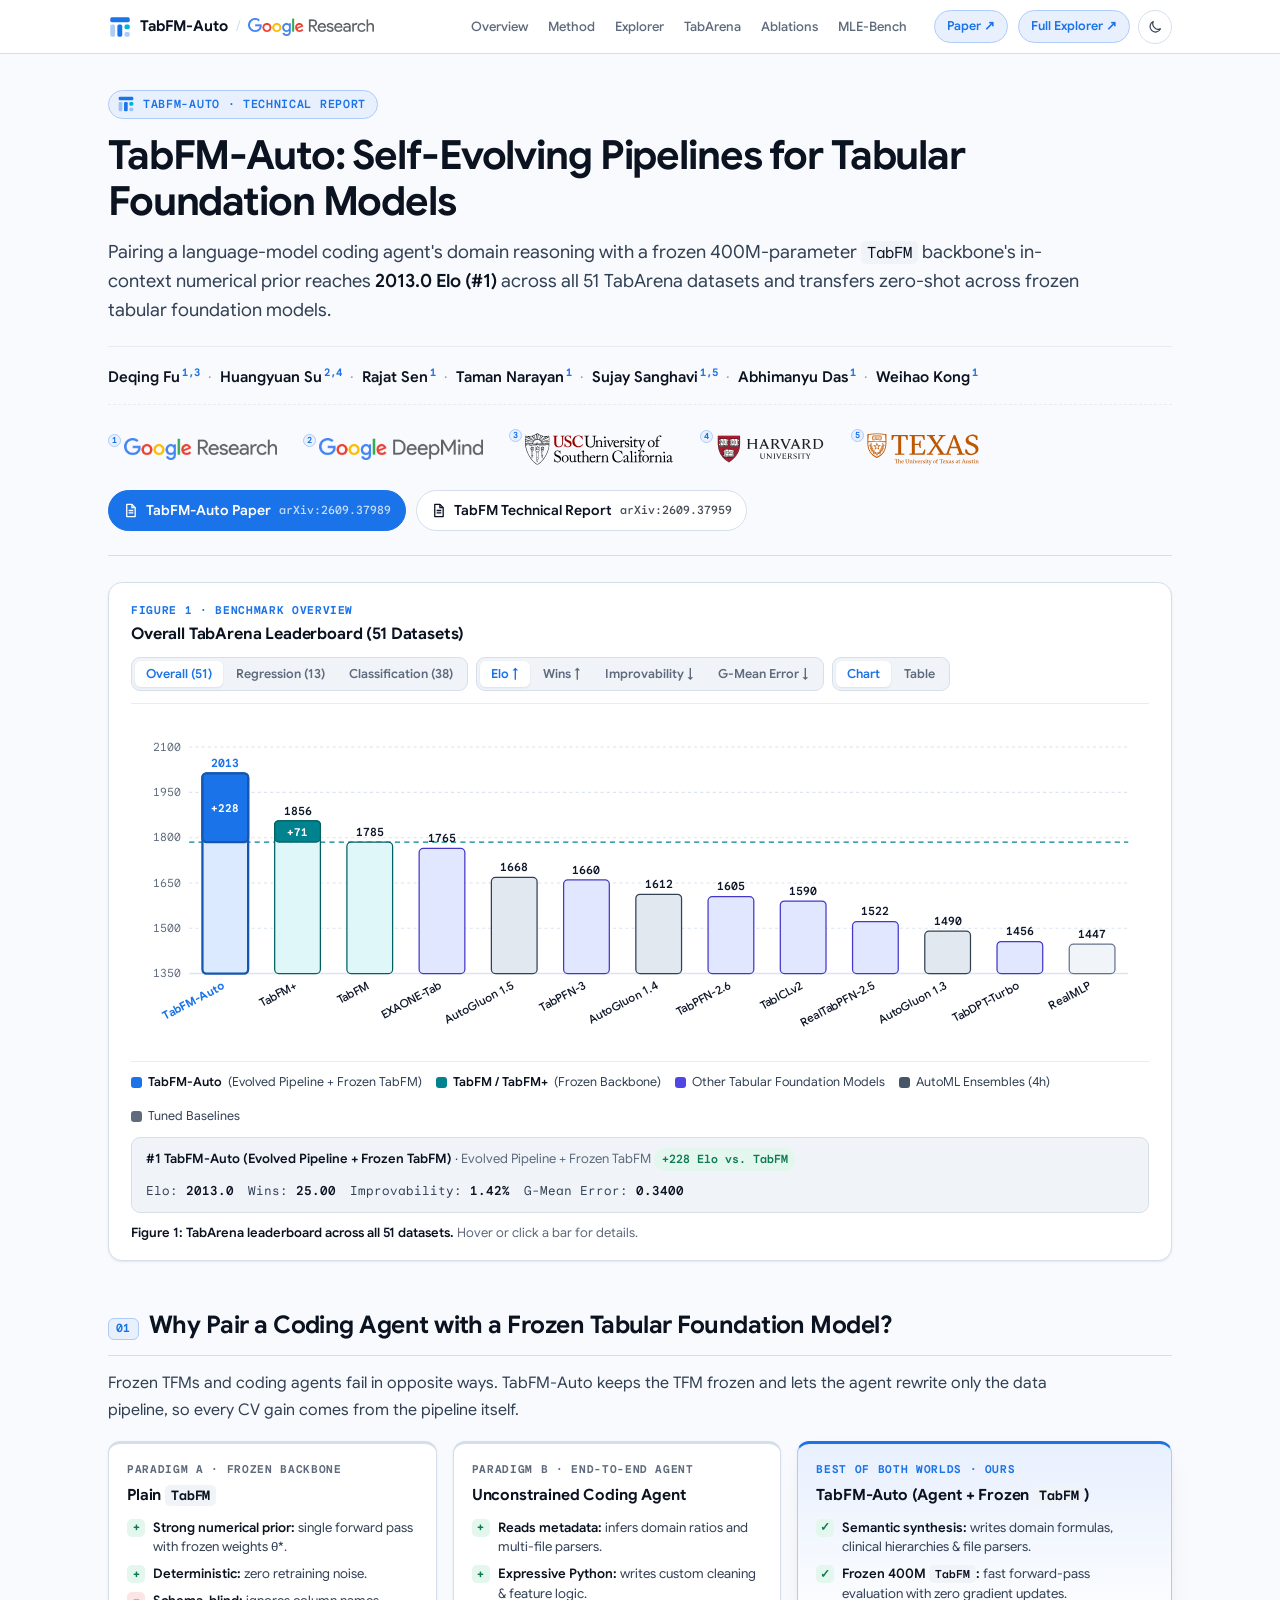
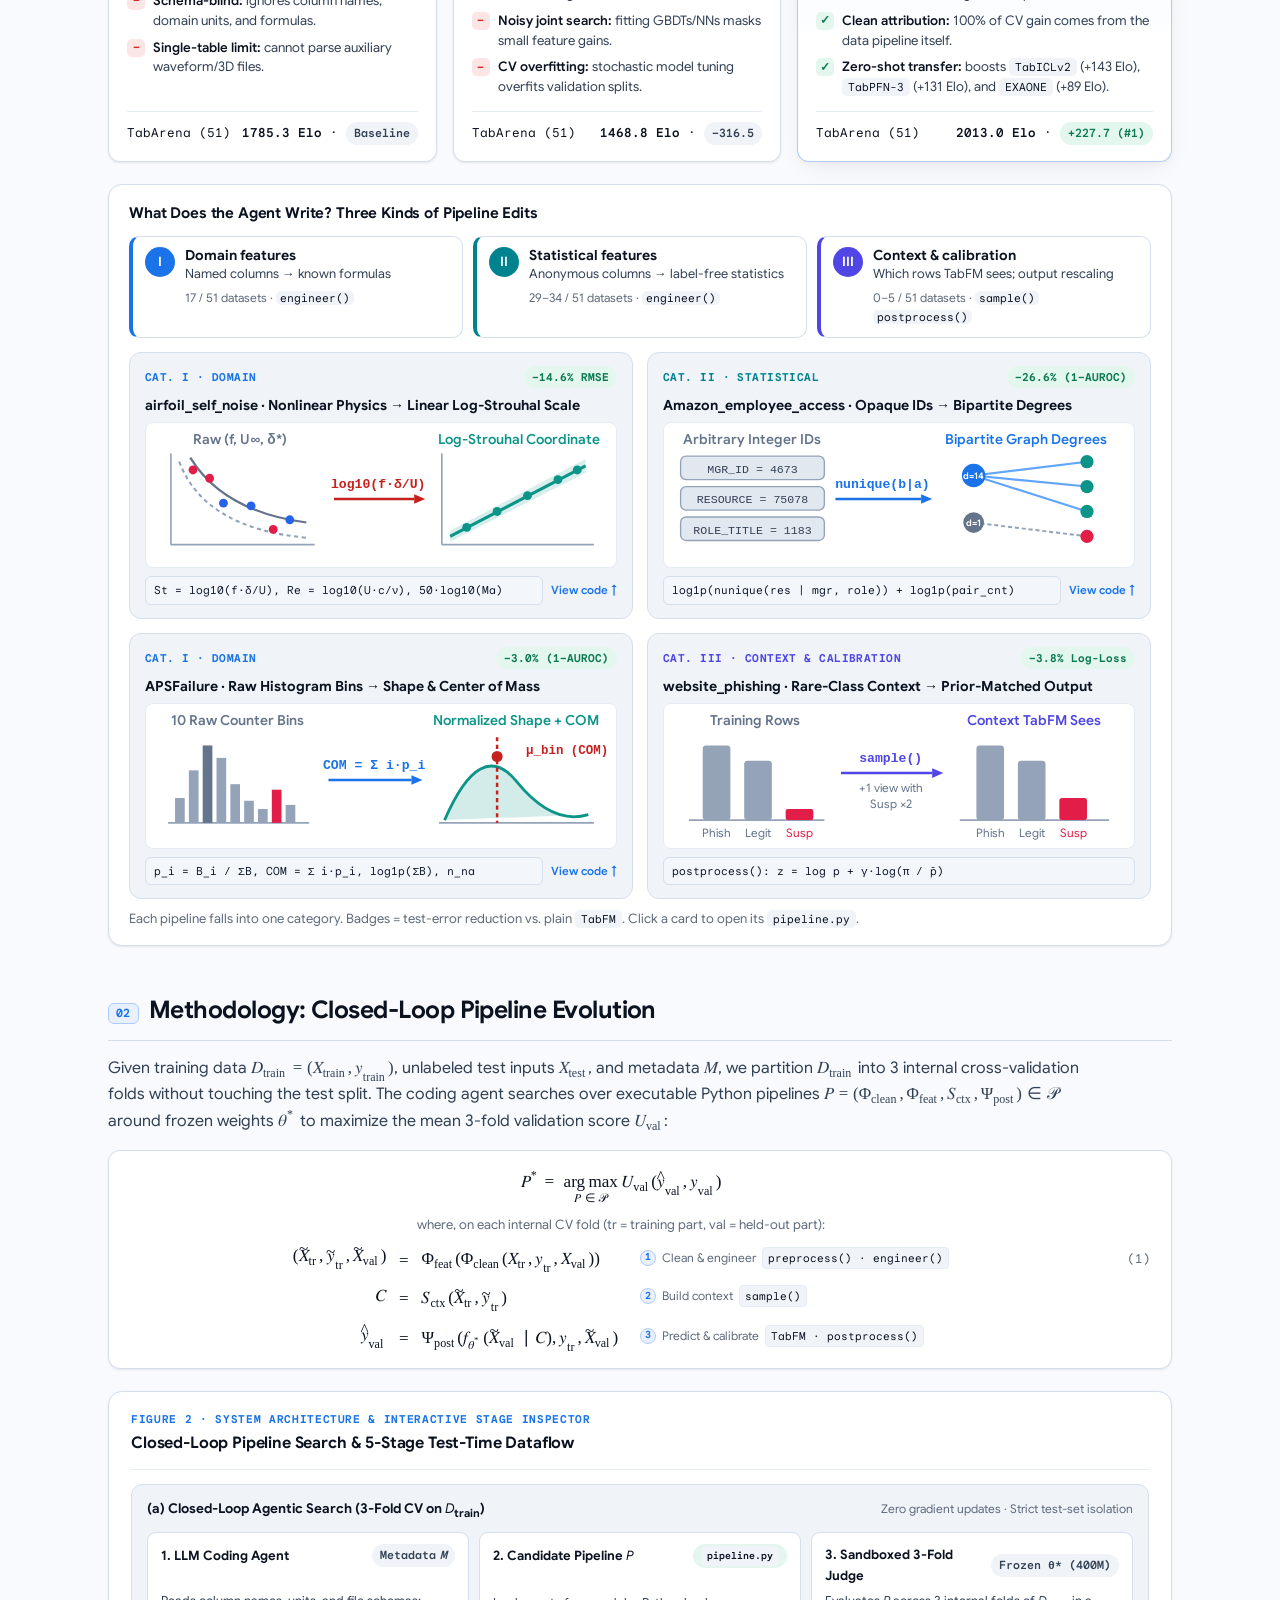
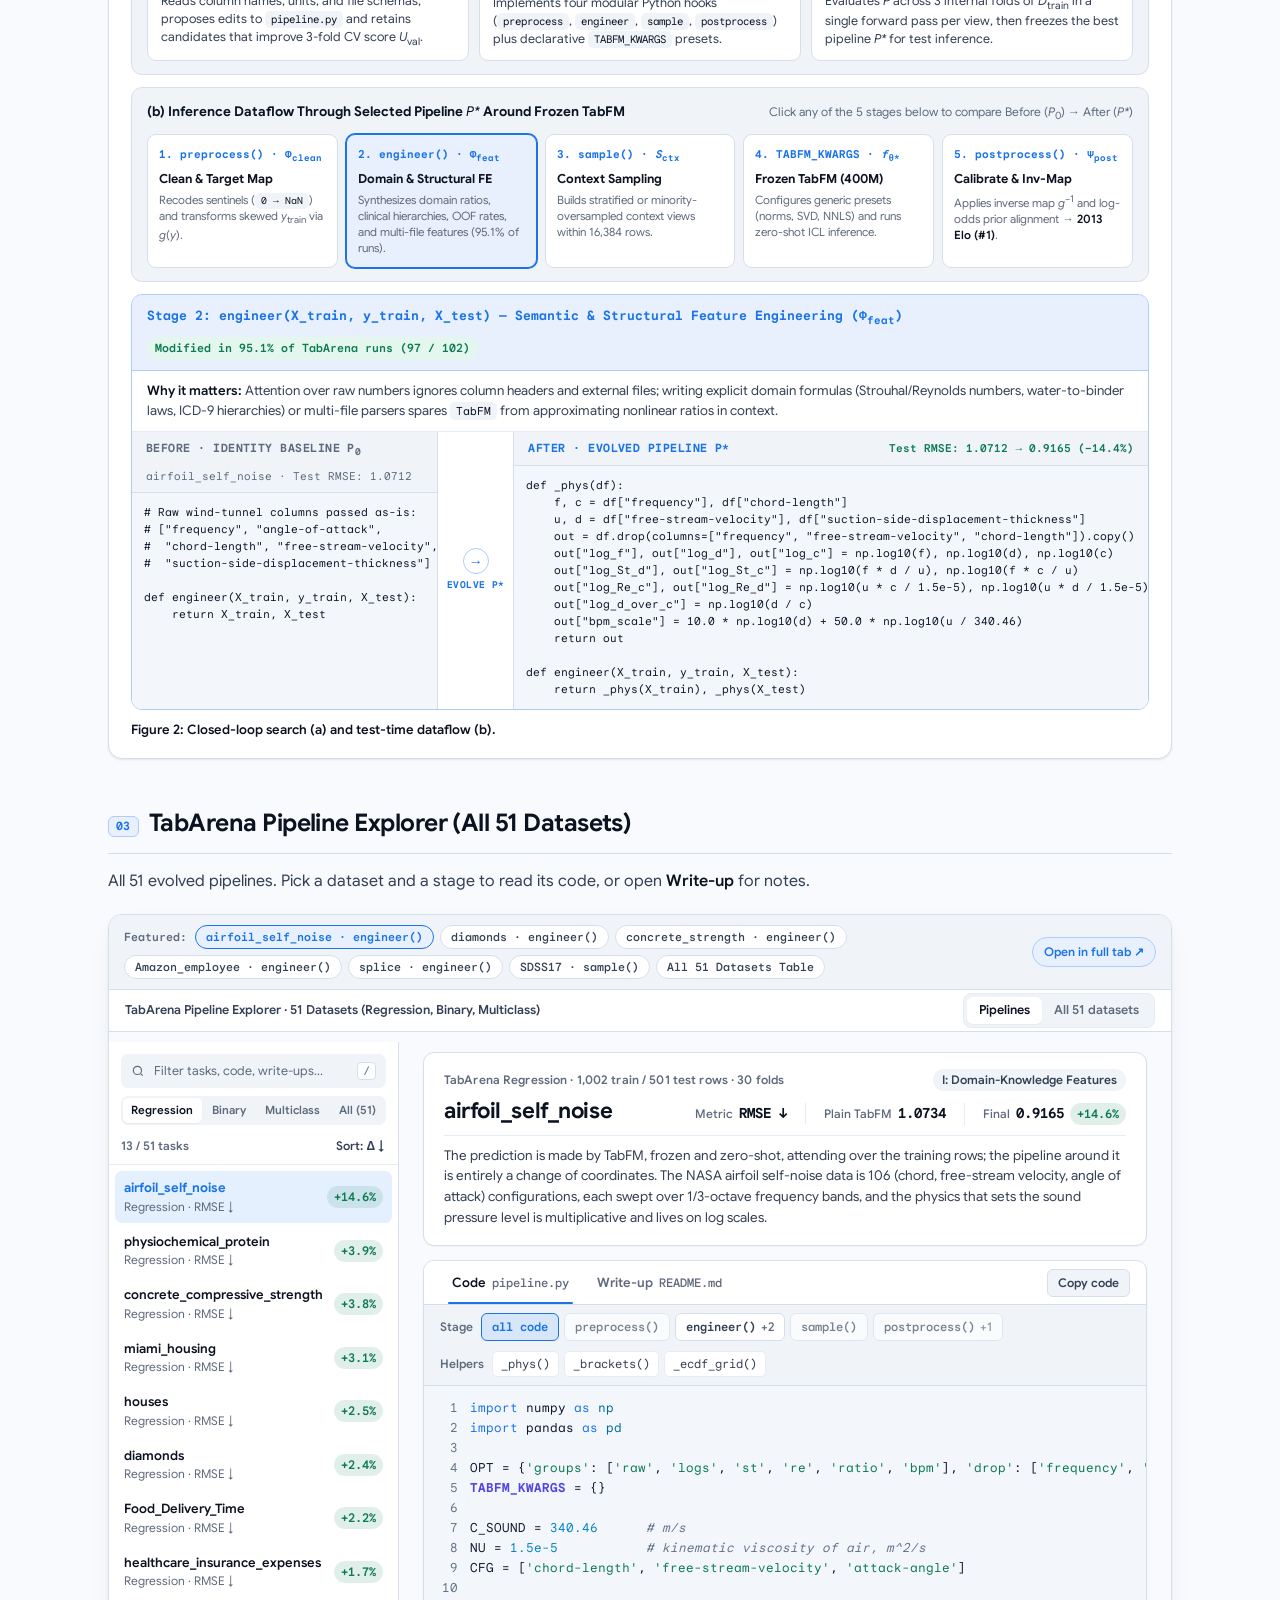
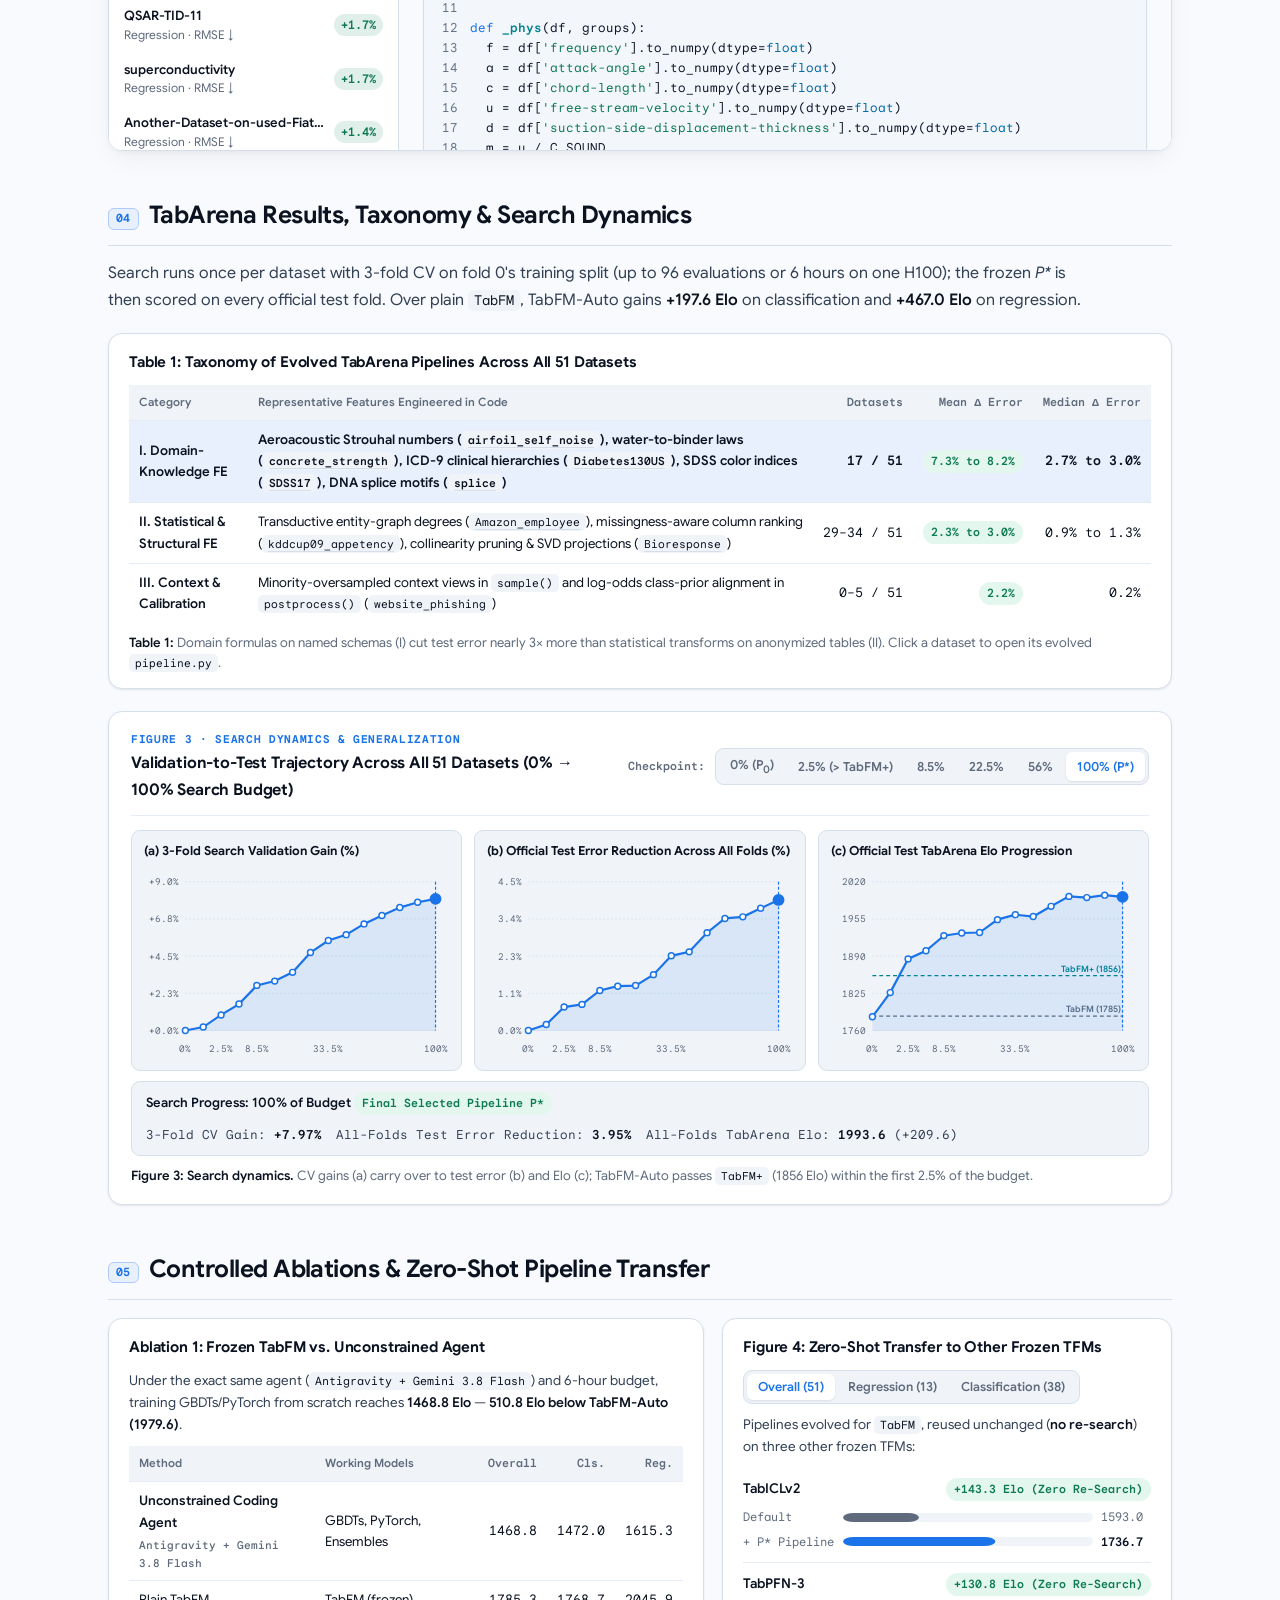
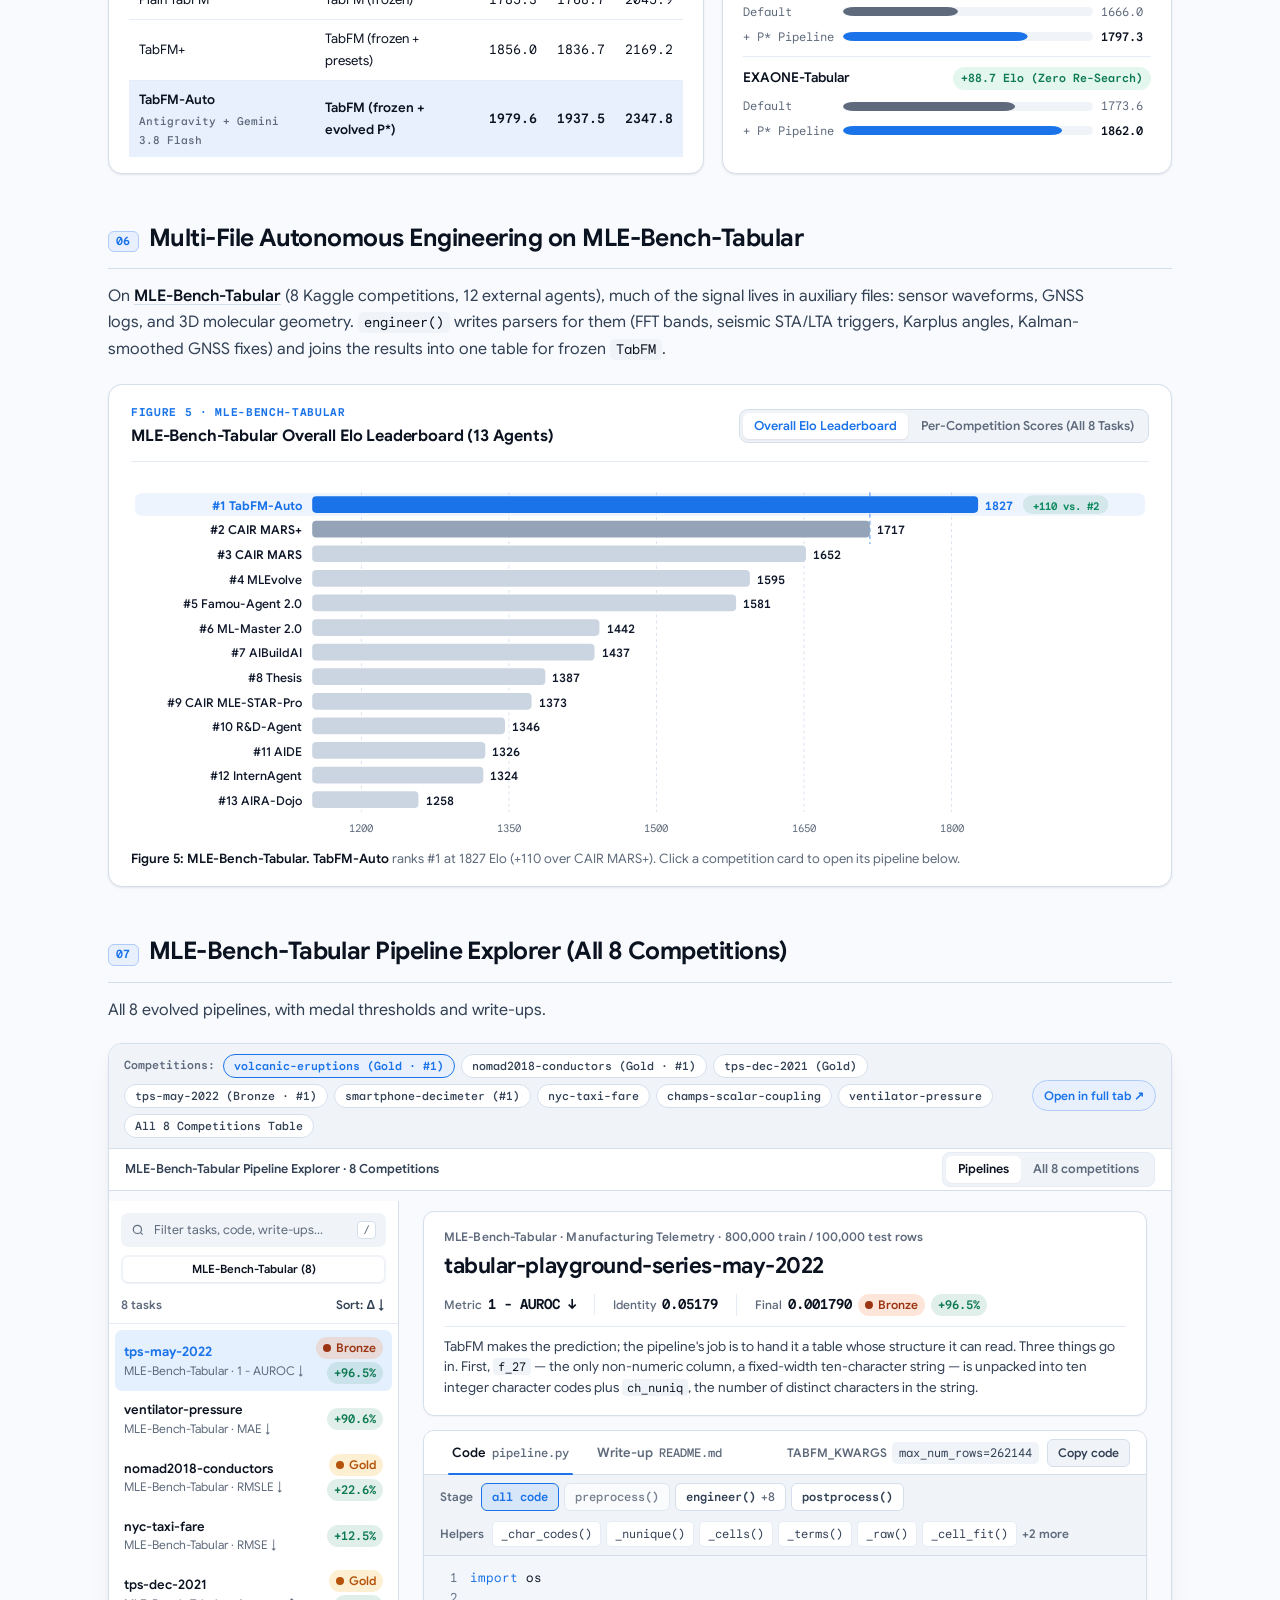
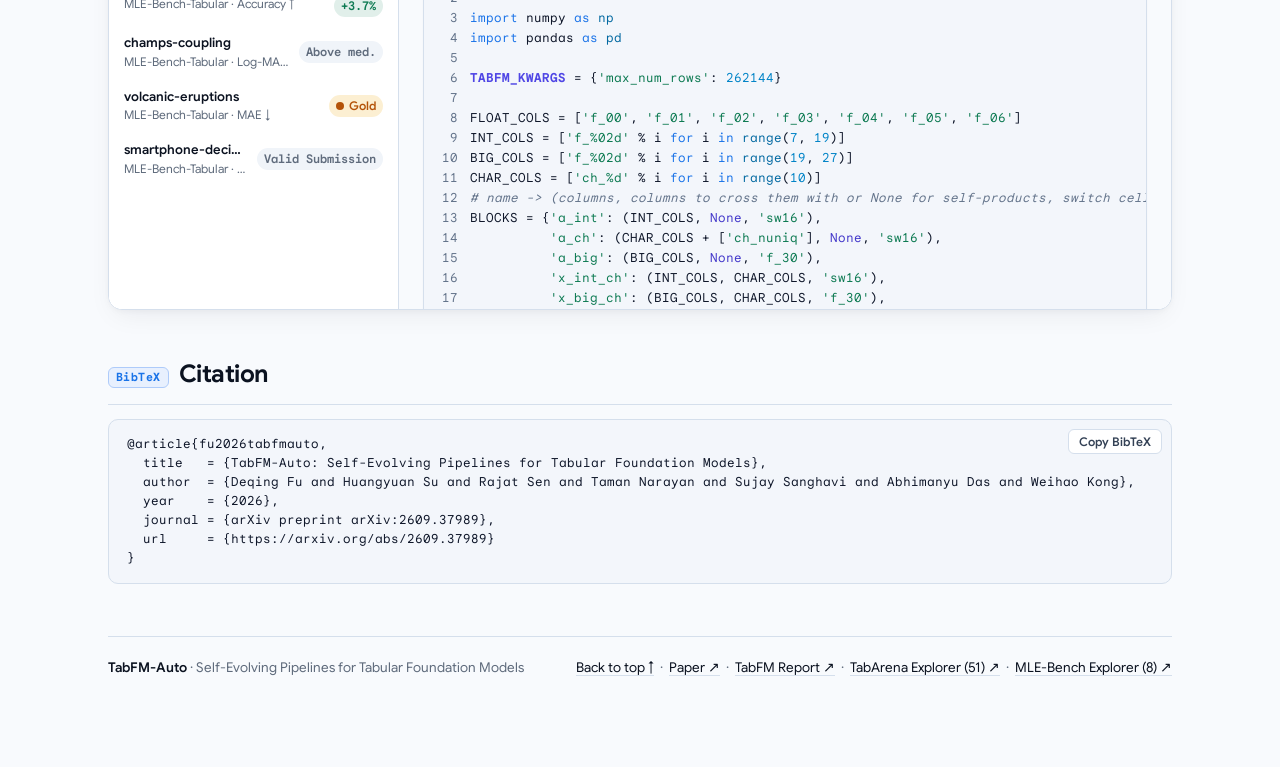
==== commit 10bc5ce4: "Fix numbers to match paper and run traces: explorer baselines/gains, fe-viz cards, Table 1, MLE-Benc" ====
--- a/index.html
+++ b/index.html
@@ -251,7 +251,7 @@
         <div class="cat-body">
           <div class="cat-name">Statistical features</div>
           <div class="cat-def">Anonymous columns &rarr; label-free statistics</div>
-          <div class="cat-meta">34 / 51 datasets &middot; <code>engineer()</code></div>
+          <div class="cat-meta">29&ndash;34 / 51 datasets &middot; <code>engineer()</code></div>
         </div>
       </div>
       <div class="cat-item cat-iii">
@@ -259,7 +259,7 @@
         <div class="cat-body">
           <div class="cat-name">Context &amp; calibration</div>
           <div class="cat-def">Which rows TabFM sees; output rescaling</div>
-          <div class="cat-meta">95% of runs &middot; <code>sample()</code> <code>postprocess()</code></div>
+          <div class="cat-meta">0&ndash;5 / 51 datasets &middot; <code>sample()</code> <code>postprocess()</code></div>
         </div>
       </div>
     </div>
@@ -267,7 +267,7 @@
         <a class="fe-schem-card" href="#explorer" data-jump-ta="#mode=pipelines&suite=tabarena_regression&task=airfoil_self_noise&tab=code&hook=engineer">
           <div class="fe-schem-top">
             <span class="fe-schem-tag">Cat. I &middot; Domain</span>
-            <span class="fe-schem-gain">&minus;14.4% RMSE</span>
+            <span class="fe-schem-gain">&minus;14.6% RMSE</span>
           </div>
           <div class="fe-schem-title">airfoil_self_noise &middot; Nonlinear Physics &rarr; Linear Log-Strouhal Scale</div>
           <svg class="fe-schem-svg" viewBox="0 0 340 104" aria-label="Nonlinear physics to log-Strouhal linear scale">
@@ -341,7 +341,7 @@
         <a class="fe-schem-card" href="#explorer" data-jump-ta="#mode=pipelines&suite=tabarena_binary&task=APSFailure&tab=code&hook=engineer">
           <div class="fe-schem-top">
             <span class="fe-schem-tag">Cat. I &middot; Domain</span>
-            <span class="fe-schem-gain">&minus;26.7% (1&minus;AUROC)</span>
+            <span class="fe-schem-gain">&minus;3.0% (1&minus;AUROC)</span>
           </div>
           <div class="fe-schem-title">APSFailure &middot; Raw Histogram Bins &rarr; Shape &amp; Center of Mass</div>
           <svg class="fe-schem-svg" viewBox="0 0 340 104" aria-label="10-bin histograms to normalized shape and center of mass">
@@ -372,46 +372,45 @@
         </a>
 
         <!-- Card 4: Context & calibration (sample + postprocess) -->
-        <a class="fe-schem-card" href="#explorer" data-jump-ta="#mode=pipelines&suite=tabarena_multiclass&task=hiva_agnostic&tab=code&hook=sample">
+        <div class="fe-schem-card is-static">
           <div class="fe-schem-top">
             <span class="fe-schem-tag cat-iii">Cat. III &middot; Context &amp; Calibration</span>
-            <span class="fe-schem-gain">&minus;13.7% Log-Loss</span>
+            <span class="fe-schem-gain">&minus;3.8% Log-Loss</span>
           </div>
-          <div class="fe-schem-title">hiva_agnostic &middot; Rare-Class Context &rarr; Prior-Matched Output</div>
-          <svg class="fe-schem-svg" viewBox="0 0 340 104" aria-label="Imbalanced training rows to rare-class-enriched context, then prior matching">
-            <!-- Left: imbalanced training fold -->
+          <div class="fe-schem-title">website_phishing &middot; Rare-Class Context &rarr; Prior-Matched Output</div>
+          <svg class="fe-schem-svg" viewBox="0 0 340 104" aria-label="Training rows to a second context view with Suspicious rows doubled, then prior matching">
+            <!-- Left: training rows (Suspicious is rare) -->
             <text x="66" y="15" text-anchor="middle" font-size="10" font-weight="600" fill="#64748b">Training Rows</text>
             <line x1="18" y1="84" x2="116" y2="84" stroke="#94a3b8" stroke-width="1.2"/>
-            <rect x="28" y="24" width="20" height="60" rx="2.5" fill="#94a3b8"/>
-            <rect x="58" y="78" width="20" height="6" rx="1.5" fill="#e11d48"/>
-            <rect x="88" y="80" width="20" height="4" rx="1.5" fill="#f59e0b"/>
-            <text x="38" y="96" text-anchor="middle" font-size="8.5" fill="#64748b">CI</text>
-            <text x="68" y="96" text-anchor="middle" font-size="8.5" fill="#e11d48">CA</text>
-            <text x="98" y="96" text-anchor="middle" font-size="8.5" fill="#b45309">CM</text>
+            <rect x="28" y="30" width="20" height="54" rx="2.5" fill="#94a3b8"/>
+            <rect x="58" y="41" width="20" height="43" rx="2.5" fill="#94a3b8"/>
+            <rect x="88" y="76" width="20" height="8" rx="1.5" fill="#e11d48"/>
+            <text x="38" y="96" text-anchor="middle" font-size="8.5" fill="#64748b">Phish</text>
+            <text x="68" y="96" text-anchor="middle" font-size="8.5" fill="#64748b">Legit</text>
+            <text x="98" y="96" text-anchor="middle" font-size="8.5" fill="#e11d48">Susp</text>
             <!-- Arrow: sample() -->
             <path d="M128,50 L194,50" stroke="#4f46e5" stroke-width="1.8"/>
             <polygon points="194,46.5 202,50 194,53.5" fill="#4f46e5"/>
             <text x="164" y="42" text-anchor="middle" font-size="9.5" font-family="monospace" font-weight="700" fill="#4f46e5">sample()</text>
-            <text x="164" y="64" text-anchor="middle" font-size="8.5" fill="#64748b">rare rows &#215;6</text>
-            <text x="164" y="75" text-anchor="middle" font-size="8.5" fill="#64748b">24 draws</text>
-            <!-- Right: context TabFM sees, then prior matching -->
+            <text x="164" y="64" text-anchor="middle" font-size="8.5" fill="#64748b">+1 view with</text>
+            <text x="164" y="75" text-anchor="middle" font-size="8.5" fill="#64748b">Susp &#215;2</text>
+            <!-- Right: second context view -->
             <text x="268" y="15" text-anchor="middle" font-size="10" font-weight="600" fill="#4f46e5">Context TabFM Sees</text>
             <line x1="214" y1="84" x2="322" y2="84" stroke="#94a3b8" stroke-width="1.2"/>
-            <rect x="226" y="36" width="20" height="48" rx="2.5" fill="#94a3b8"/>
-            <rect x="256" y="52" width="20" height="32" rx="2.5" fill="#e11d48"/>
-            <rect x="286" y="52" width="20" height="32" rx="2.5" fill="#f59e0b"/>
-            <text x="236" y="96" text-anchor="middle" font-size="8.5" fill="#64748b">CI</text>
-            <text x="266" y="96" text-anchor="middle" font-size="8.5" fill="#e11d48">CA</text>
-            <text x="296" y="96" text-anchor="middle" font-size="8.5" fill="#b45309">CM</text>
+            <rect x="226" y="30" width="20" height="54" rx="2.5" fill="#94a3b8"/>
+            <rect x="256" y="41" width="20" height="43" rx="2.5" fill="#94a3b8"/>
+            <rect x="286" y="68" width="20" height="16" rx="2" fill="#e11d48"/>
+            <text x="236" y="96" text-anchor="middle" font-size="8.5" fill="#64748b">Phish</text>
+            <text x="266" y="96" text-anchor="middle" font-size="8.5" fill="#64748b">Legit</text>
+            <text x="296" y="96" text-anchor="middle" font-size="8.5" fill="#e11d48">Susp</text>
           </svg>
           <div class="fe-schem-foot">
-            <span class="fe-schem-formula">postprocess(): rescale p so mean(p) = class prior &pi;</span>
-            <span class="fe-schem-cta">View code &uarr;</span>
+            <span class="fe-schem-formula">postprocess(): z = log p + &gamma;&middot;log(&pi; / p&#772;)</span>
           </div>
-        </a>
+        </div>
     </div>
     <div class="fig-caption">
-      Every dataset is I or II; III edits stack on top. Badges = test-error reduction vs. plain <code>TabFM</code>. Click a card to open its <code>pipeline.py</code>.
+      Each pipeline falls into one category. Badges = test-error reduction vs. plain <code>TabFM</code>. Click a card to open its <code>pipeline.py</code>.
     </div>
   </div>
 
@@ -587,7 +586,7 @@
           <button type="button" class="preset-btn" data-ta-hash="#mode=pipelines&suite=tabarena_regression&task=concrete_compressive_strength&tab=code&hook=engineer">concrete_strength &middot; engineer()</button>
           <button type="button" class="preset-btn" data-ta-hash="#mode=pipelines&suite=tabarena_binary&task=Amazon_employee_access&tab=code&hook=engineer">Amazon_employee &middot; engineer()</button>
           <button type="button" class="preset-btn" data-ta-hash="#mode=pipelines&suite=tabarena_multiclass&task=splice&tab=code&hook=engineer">splice &middot; engineer()</button>
-          <button type="button" class="preset-btn" data-ta-hash="#mode=pipelines&suite=tabarena_multiclass&task=website_phishing&tab=code&hook=sample">website_phishing &middot; sample()</button>
+          <button type="button" class="preset-btn" data-ta-hash="#mode=pipelines&suite=tabarena_multiclass&task=SDSS17&tab=code&hook=sample">SDSS17 &middot; sample()</button>
           <button type="button" class="preset-btn" data-ta-hash="#mode=table&suite=all">All 51 Datasets Table</button>
         </div>
         <a class="explorer-open-link" id="open-current-explorer" href="explorer.html" target="_blank" rel="noopener">Open in full tab ↗</a>
@@ -630,21 +629,21 @@
             <td>Aeroacoustic Strouhal numbers (<a href="#explorer" data-jump-ta="#mode=pipelines&suite=tabarena_regression&task=airfoil_self_noise&tab=code&hook=engineer"><code>airfoil_self_noise</code></a>), water-to-binder laws (<a href="#explorer" data-jump-ta="#mode=pipelines&suite=tabarena_regression&task=concrete_compressive_strength&tab=code&hook=engineer"><code>concrete_strength</code></a>), ICD-9 clinical hierarchies (<a href="#explorer" data-jump-ta="#mode=pipelines&suite=tabarena_binary&task=Diabetes130US&tab=code&hook=engineer"><code>Diabetes130US</code></a>), SDSS color indices (<a href="#explorer" data-jump-ta="#mode=pipelines&suite=tabarena_multiclass&task=SDSS17&tab=code&hook=engineer"><code>SDSS17</code></a>), DNA splice motifs (<a href="#explorer" data-jump-ta="#mode=pipelines&suite=tabarena_multiclass&task=splice&tab=code&hook=engineer"><code>splice</code></a>)</td>
             <td class="r">17 / 51</td>
             <td class="r"><span class="badge pos">7.3% to 8.2%</span></td>
-            <td class="r">3.0%</td>
+            <td class="r">2.7% to 3.0%</td>
           </tr>
           <tr>
             <td><strong>II. Statistical &amp; Structural FE</strong></td>
-            <td>Transductive entity-graph degrees (<a href="#explorer" data-jump-ta="#mode=pipelines&suite=tabarena_binary&task=Amazon_employee_access&tab=code&hook=engineer"><code>Amazon_employee</code></a>), missingness signatures (<a href="#explorer" data-jump-ta="#mode=pipelines&suite=tabarena_binary&task=polish_companies_bankruptcy&tab=code&hook=engineer"><code>polish_bankruptcy</code></a>), collinearity pruning &amp; SVD projections (<a href="#explorer" data-jump-ta="#mode=pipelines&suite=tabarena_binary&task=Bioresponse&tab=code&hook=engineer"><code>Bioresponse</code></a>)</td>
-            <td class="r">34 / 51</td>
+            <td>Transductive entity-graph degrees (<a href="#explorer" data-jump-ta="#mode=pipelines&suite=tabarena_binary&task=Amazon_employee_access&tab=code&hook=engineer"><code>Amazon_employee</code></a>), missingness-aware column ranking (<a href="#explorer" data-jump-ta="#mode=pipelines&suite=tabarena_binary&task=kddcup09_appetency&tab=code&hook=engineer"><code>kddcup09_appetency</code></a>), collinearity pruning &amp; SVD projections (<a href="#explorer" data-jump-ta="#mode=pipelines&suite=tabarena_binary&task=Bioresponse&tab=code&hook=engineer"><code>Bioresponse</code></a>)</td>
+            <td class="r">29&ndash;34 / 51</td>
             <td class="r"><span class="badge pos">2.3% to 3.0%</span></td>
-            <td class="r">1.7%</td>
+            <td class="r">0.9% to 1.3%</td>
           </tr>
           <tr>
             <td><strong>III. Context &amp; Calibration</strong></td>
-            <td>Minority-oversampled context views in <code>sample()</code> and log-odds class-prior alignment in <code>postprocess()</code> (<a href="#explorer" data-jump-ta="#mode=pipelines&suite=tabarena_multiclass&task=hiva_agnostic&tab=code&hook=sample"><code>hiva_agnostic</code></a>)</td>
-            <td class="r">95% of runs</td>
-            <td class="r"><span class="badge neutral">7.6% to 8.4% Log-Loss</span></td>
-            <td class="r">&mdash;</td>
+            <td>Minority-oversampled context views in <code>sample()</code> and log-odds class-prior alignment in <code>postprocess()</code> (<code>website_phishing</code>)</td>
+            <td class="r">0&ndash;5 / 51</td>
+            <td class="r"><span class="badge pos">2.2%</span></td>
+            <td class="r">0.2%</td>
           </tr>
         </tbody>
       </table>
@@ -1747,14 +1746,14 @@
       gold: "0.0559",
       goldVal: 0.0559,
       standing: "GOLD MEDAL",
-      fe: "3D geometry.xyz unit-cell volume, Ewald Madelung potentials, Bond-Valence Sums (BVS), and Octahedral radial distributions.",
+      fe: "Parsed geometry.xyz: parallelepiped unit-cell volume, atomic packing density, reciprocal lattice constants, and composition-weighted Pauling electronegativity and ionic-radius variance across Al/Ga/In cations.",
       rows: [
         { a: "TabFM-Auto", v: 0.0444, s: "0.0444", ours: true },
-        { a: "CAIR MARS+", v: 0.0499, s: "0.0499" },
-        { a: "PiEvolve 24h", v: 0.0558, s: "0.0558" },
-        { a: "Famou-Agent 2.0", v: 0.0568, s: "0.0568" },
-        { a: "MLEvolve", v: 0.0598, s: "0.0598" },
-        { a: "AIBuildAI", v: 0.0626, s: "0.0626" }
+        { a: "CAIR MARS+", v: 0.05016, s: "0.0502" },
+        { a: "PiEvolve 24h", v: 0.05586, s: "0.0559" },
+        { a: "Famou-Agent 2.0", v: 0.05864, s: "0.0586" },
+        { a: "MLEvolve", v: 0.05867, s: "0.0587" },
+        { a: "AIBuildAI", v: 0.05968, s: "0.0597" }
       ]
     },
     {
@@ -1765,14 +1764,14 @@
       gold: "3.97M",
       goldVal: 3971366,
       standing: "GOLD MEDAL",
-      fe: "10-sensor seismic FFT band powers (0.5–20 Hz), STA/LTA trigger ratios, Teager–Kaiser energy, and sequence-stitching overlap graph.",
+      fe: "10-sensor seismic FFT band energy (0.5–20 Hz), STA/LTA trigger ratios across sub-windows, rolling peak-to-peak envelopes, and inter-sensor cross-correlations.",
       rows: [
         { a: "TabFM-Auto", v: 97355, s: "97,355", ours: true },
-        { a: "PiEvolve 24h", v: 611025, s: "611,025" },
-        { a: "CAIR MARS+", v: 1101042, s: "1.10M" },
-        { a: "MLEvolve", v: 1333550, s: "1.33M" },
-        { a: "AIBuildAI", v: 2469620, s: "2.47M" },
-        { a: "Famou-Agent 2.0", v: 2993476, s: "2.99M" }
+        { a: "PiEvolve 24h", v: 919758, s: "919,758" },
+        { a: "MLEvolve", v: 1241580, s: "1.24M" },
+        { a: "CAIR MARS+", v: 1311841, s: "1.31M" },
+        { a: "AIBuildAI", v: 2415937, s: "2.42M" },
+        { a: "Famou-Agent 2.0", v: 3045206, s: "3.05M" }
       ]
     },
     {
@@ -1783,14 +1782,14 @@
       gold: "0.9566",
       goldVal: 0.9566,
       standing: "GOLD MEDAL",
-      fe: "3D Hydrology hypotenuse √(H²+V²), aspect wraparound sin(θ)/cos(θ), Soil_Type row-sum artifact count, and class-prior logit shift.",
+      fe: "Euclidean hydrology distance √(H²+V²), relative elevation above hydrology, and compass aspect decomposition sin(θ)/cos(θ).",
       rows: [
-        { a: "PiEvolve 24h", v: 0.96344, s: "0.9634" },
-        { a: "CAIR MARS+", v: 0.96312, s: "0.9631" },
+        { a: "PiEvolve 24h", v: 0.96341, s: "0.9634" },
+        { a: "CAIR MARS+", v: 0.96301, s: "0.9630" },
         { a: "TabFM-Auto", v: 0.96264, s: "0.9626", ours: true },
-        { a: "AIBuildAI", v: 0.96250, s: "0.9625" },
-        { a: "Famou-Agent 2.0", v: 0.96238, s: "0.9624" },
-        { a: "MLEvolve", v: 0.96186, s: "0.9619" }
+        { a: "AIBuildAI", v: 0.96234, s: "0.9623" },
+        { a: "Famou-Agent 2.0", v: 0.96221, s: "0.9622" },
+        { a: "MLEvolve", v: 0.96205, s: "0.9620" }
       ]
     },
     {
@@ -1801,13 +1800,14 @@
       gold: "0.99823",
       goldVal: 0.99823,
       standing: "BRONZE MEDAL",
-      fe: "10-character f_27 string decomposition (pos_0..pos_9 ASCII codes + unique-letter count) and ternary interaction signs (f_00+f_01 vs f_26).",
+      fe: "10-character f_27 string decomposition (10 positional ASCII ordinals + unique-character counts) and continuous interaction terms.",
       rows: [
         { a: "TabFM-Auto", v: 0.99821, s: "0.9982", ours: true },
-        { a: "MLEvolve", v: 0.99771, s: "0.9977" },
+        { a: "MLEvolve", v: 0.99760, s: "0.9976" },
         { a: "CAIR MARS+", v: 0.99758, s: "0.9976" },
-        { a: "Famou-Agent 2.0", v: 0.99711, s: "0.9971" },
-        { a: "PiEvolve 24h", v: 0.99665, s: "0.9967" }
+        { a: "Famou-Agent 2.0", v: 0.99707, s: "0.9971" },
+        { a: "PiEvolve 24h", v: 0.99665, s: "0.9967" },
+        { a: "AIBuildAI", v: 0.86099, s: "0.8610" }
       ]
     },
     {
@@ -1817,14 +1817,14 @@
       better: "lower",
       gold: "0.1119",
       goldVal: 0.1119,
-      standing: "90.6% MAE RED.",
-      fe: "Lung equation-of-motion features: cumulative volume integral ∫u_in dt, flow acceleration Δu_in/Δt, lag/lead windows, and R×C Regime IDs.",
+      standing: "−90.6% VS. TABFM",
+      fe: "Respiratory-mechanics proxies: within-breath cumulative integral ∫u_in dt, finite differences Δu_in and Δ²u_in, decayed flow histories, and R×u_in / (1/C)∫u_in dt interaction terms.",
       rows: [
-        { a: "MLEvolve", v: 0.1538, s: "0.1538" },
-        { a: "CAIR MARS+", v: 0.2097, s: "0.2097" },
-        { a: "Famou-Agent 2.0", v: 0.2470, s: "0.2470" },
+        { a: "MLEvolve", v: 0.15446, s: "0.1545" },
+        { a: "Famou-Agent 2.0", v: 0.23304, s: "0.2330" },
+        { a: "CAIR MARS+", v: 0.29775, s: "0.2978" },
         { a: "TabFM-Auto", v: 0.3568, s: "0.3568", ours: true },
-        { a: "AIBuildAI", v: 1.6908, s: "1.6908" }
+        { a: "AIBuildAI", v: 1.38334, s: "1.3833" }
       ]
     },
     {
@@ -1835,13 +1835,13 @@
       gold: "1.768 m",
       goldVal: 1.768,
       standing: "RANK #1 AGENT",
-      fe: "Doppler-shift velocity, CN0-weighted satellite elevation residuals, RTS Rauch–Tung–Striebel Kalman smoother, and stop-epoch clamping.",
+      fe: "Multi-table GNSS: weighted-least-squares (WLS) baseline, elevation-weighted C/N0 averages, pseudorange residual dispersion, and forward-backward Kalman velocity smoothing.",
       rows: [
         { a: "TabFM-Auto", v: 4.328, s: "4.328m", ours: true },
-        { a: "Famou-Agent 2.0", v: 5.264, s: "5.264m" },
-        { a: "AIBuildAI", v: 5.592, s: "5.592m" },
-        { a: "CAIR MARS+", v: 6.003, s: "6.003m" },
-        { a: "MLEvolve", v: 6.590, s: "6.590m" }
+        { a: "Famou-Agent 2.0", v: 5.334, s: "5.334m" },
+        { a: "AIBuildAI", v: 5.643, s: "5.643m" },
+        { a: "CAIR MARS+", v: 5.973, s: "5.973m" },
+        { a: "MLEvolve", v: 6.386, s: "6.386m" }
       ]
     },
     {
@@ -1851,15 +1851,15 @@
       better: "lower",
       gold: "2.834",
       goldVal: 2.834,
-      standing: "12.5% RMSE RED.",
-      fe: "29° Manhattan street-grid rotation (L1 + L2 geodesic distance), JFK/LGA/EWR airport geofence radii, and pre/post-2012 fare-hike regime.",
+      standing: "−12.5% VS. TABFM",
+      fe: "Haversine and 29°-rotated Manhattan street-grid distances, plus bounding-box flags for JFK/LaGuardia/Newark airport flat-rate zones.",
       rows: [
-        { a: "Famou-Agent 2.0", v: 3.972, s: "3.972" },
+        { a: "Famou-Agent 2.0", v: 3.995, s: "3.995" },
         { a: "TabFM-Auto", v: 3.999, s: "3.999", ours: true },
-        { a: "CAIR MARS+", v: 4.029, s: "4.029" },
+        { a: "CAIR MARS+", v: 4.153, s: "4.153" },
         { a: "PiEvolve 24h", v: 4.568, s: "4.568" },
-        { a: "AIBuildAI", v: 5.074, s: "5.074" },
-        { a: "MLEvolve", v: 5.904, s: "5.904" }
+        { a: "AIBuildAI", v: 4.976, s: "4.976" },
+        { a: "MLEvolve", v: 5.497, s: "5.497" }
       ]
     },
     {
@@ -1870,13 +1870,13 @@
       gold: "-2.875",
       goldVal: -2.875,
       standing: "ABOVE MEDIAN",
-      fe: "3D structures.xyz molecular graph: inverse-cube distance r_ij^-3, Karplus torsion cos(φ)/cos(2φ), bond angles, and Mulliken charges.",
+      fe: "structures.csv 3D geometry: inter-atomic distances r_ij with inverse powers r_ij^-1, r_ij^-2, r_ij^-3, covalent bond-path angles, and Karplus dihedral cos φ / cos²φ.",
       rows: [
-        { a: "AIBuildAI", v: -1.922, s: "-1.922" },
+        { a: "AIBuildAI", v: -1.923, s: "-1.923" },
         { a: "TabFM-Auto", v: -1.549, s: "-1.549", ours: true },
-        { a: "MLEvolve", v: 1.298, s: "+1.298" },
-        { a: "Famou-Agent 2.0", v: 1.307, s: "+1.307" },
-        { a: "CAIR MARS+", v: 1.428, s: "+1.428" }
+        { a: "Famou-Agent 2.0", v: 1.306, s: "+1.306" },
+        { a: "MLEvolve", v: 1.325, s: "+1.325" },
+        { a: "CAIR MARS+", v: 1.374, s: "+1.374" }
       ]
     }
   ];
--- a/style.css
+++ b/style.css
@@ -1758,7 +1758,7 @@
   cursor: pointer;
   transition: border-color 0.15s, transform 0.15s, box-shadow 0.15s;
 }
-.fe-schem-card:hover {
+a.fe-schem-card:hover {
   border-color: var(--accent);
   transform: translateY(-1.5px);
   box-shadow: var(--shadow-md);
@@ -2154,3 +2154,5 @@
     height: 580px;
   }
 }
+
+.fe-schem-card.is-static { cursor: default; }
